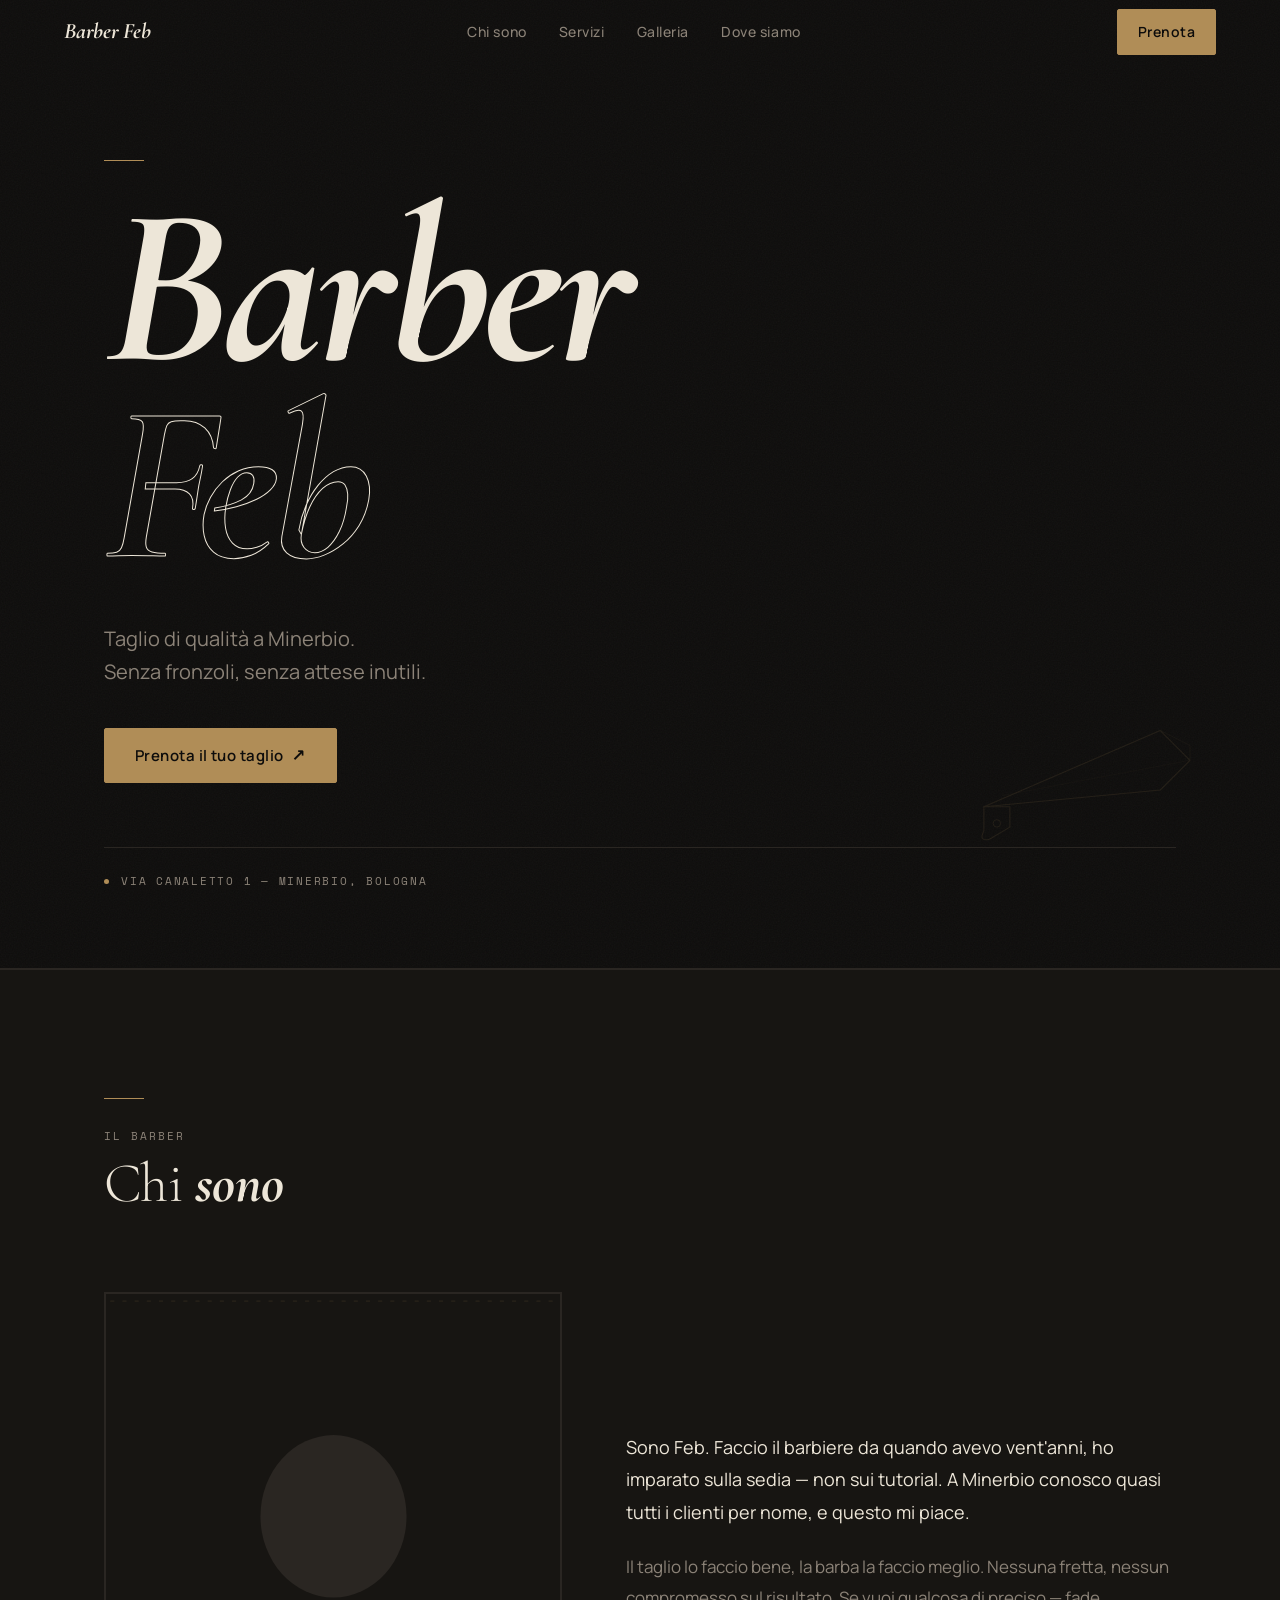
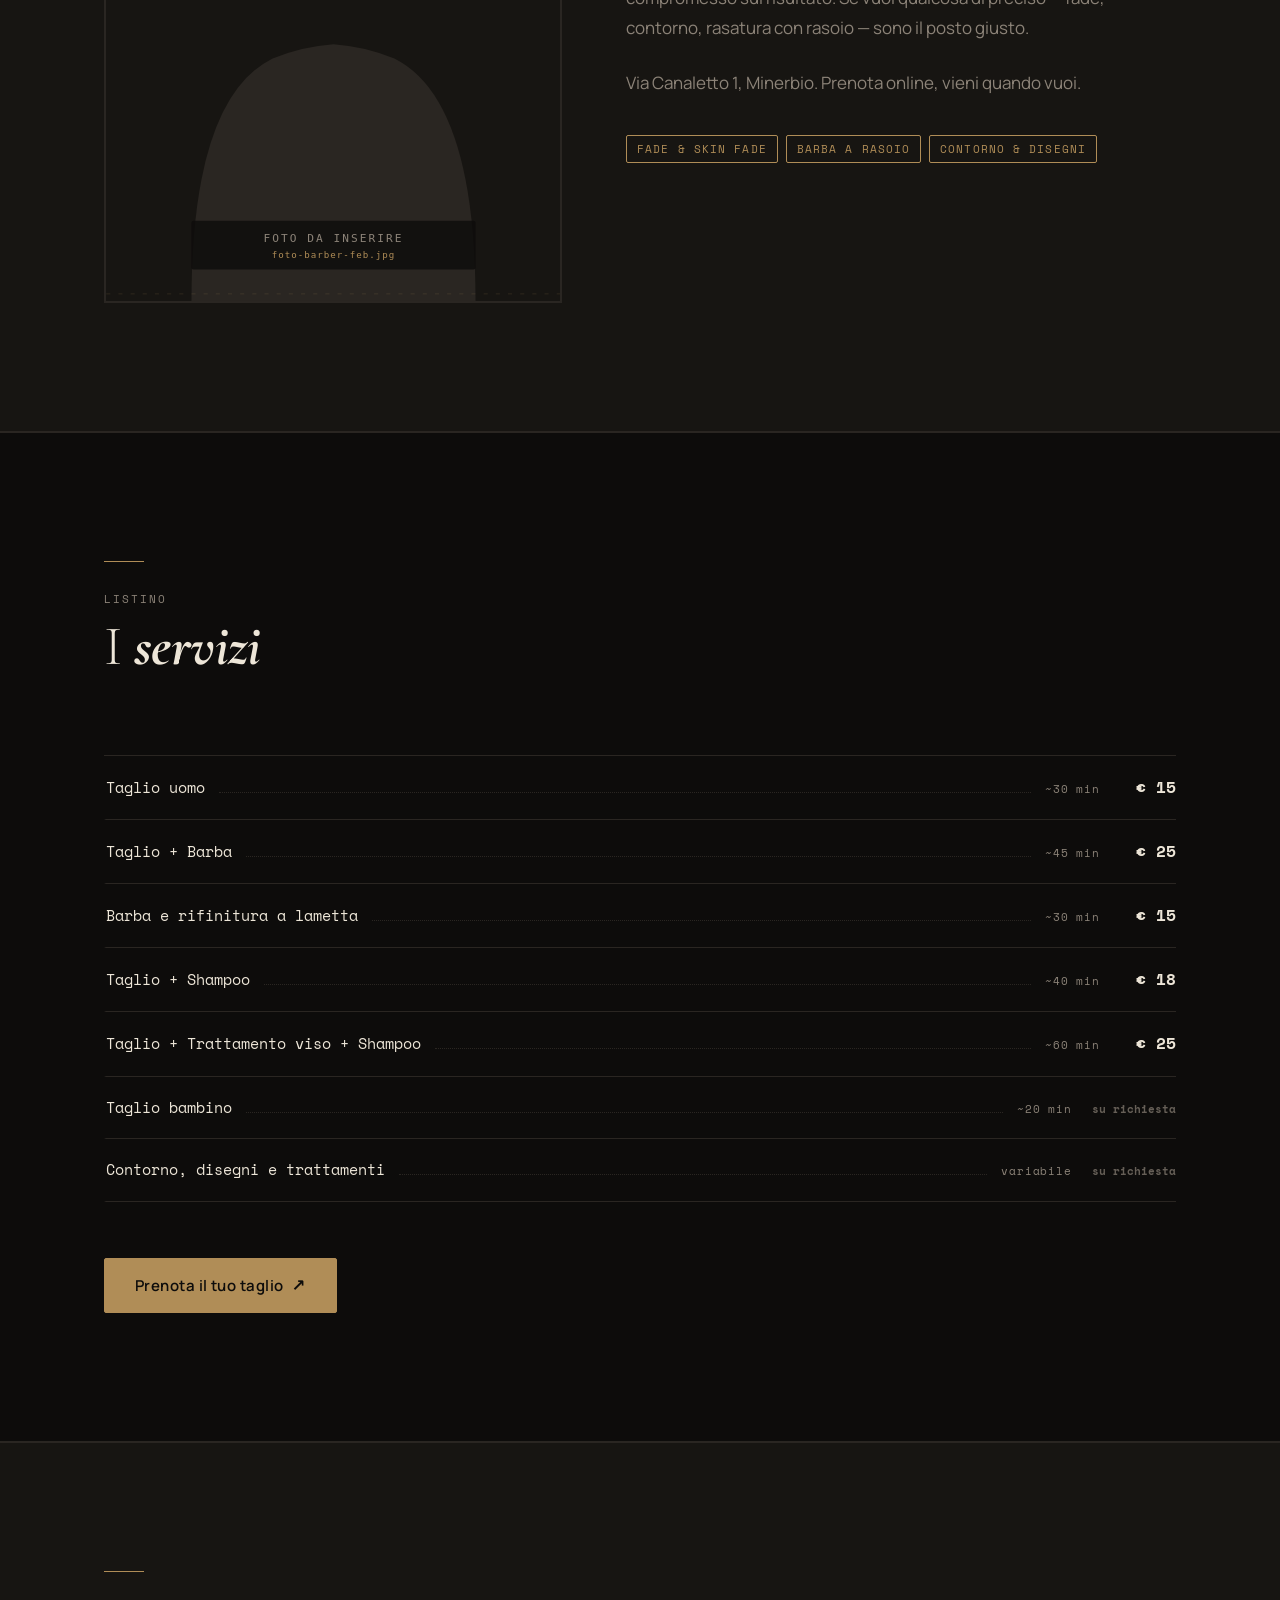
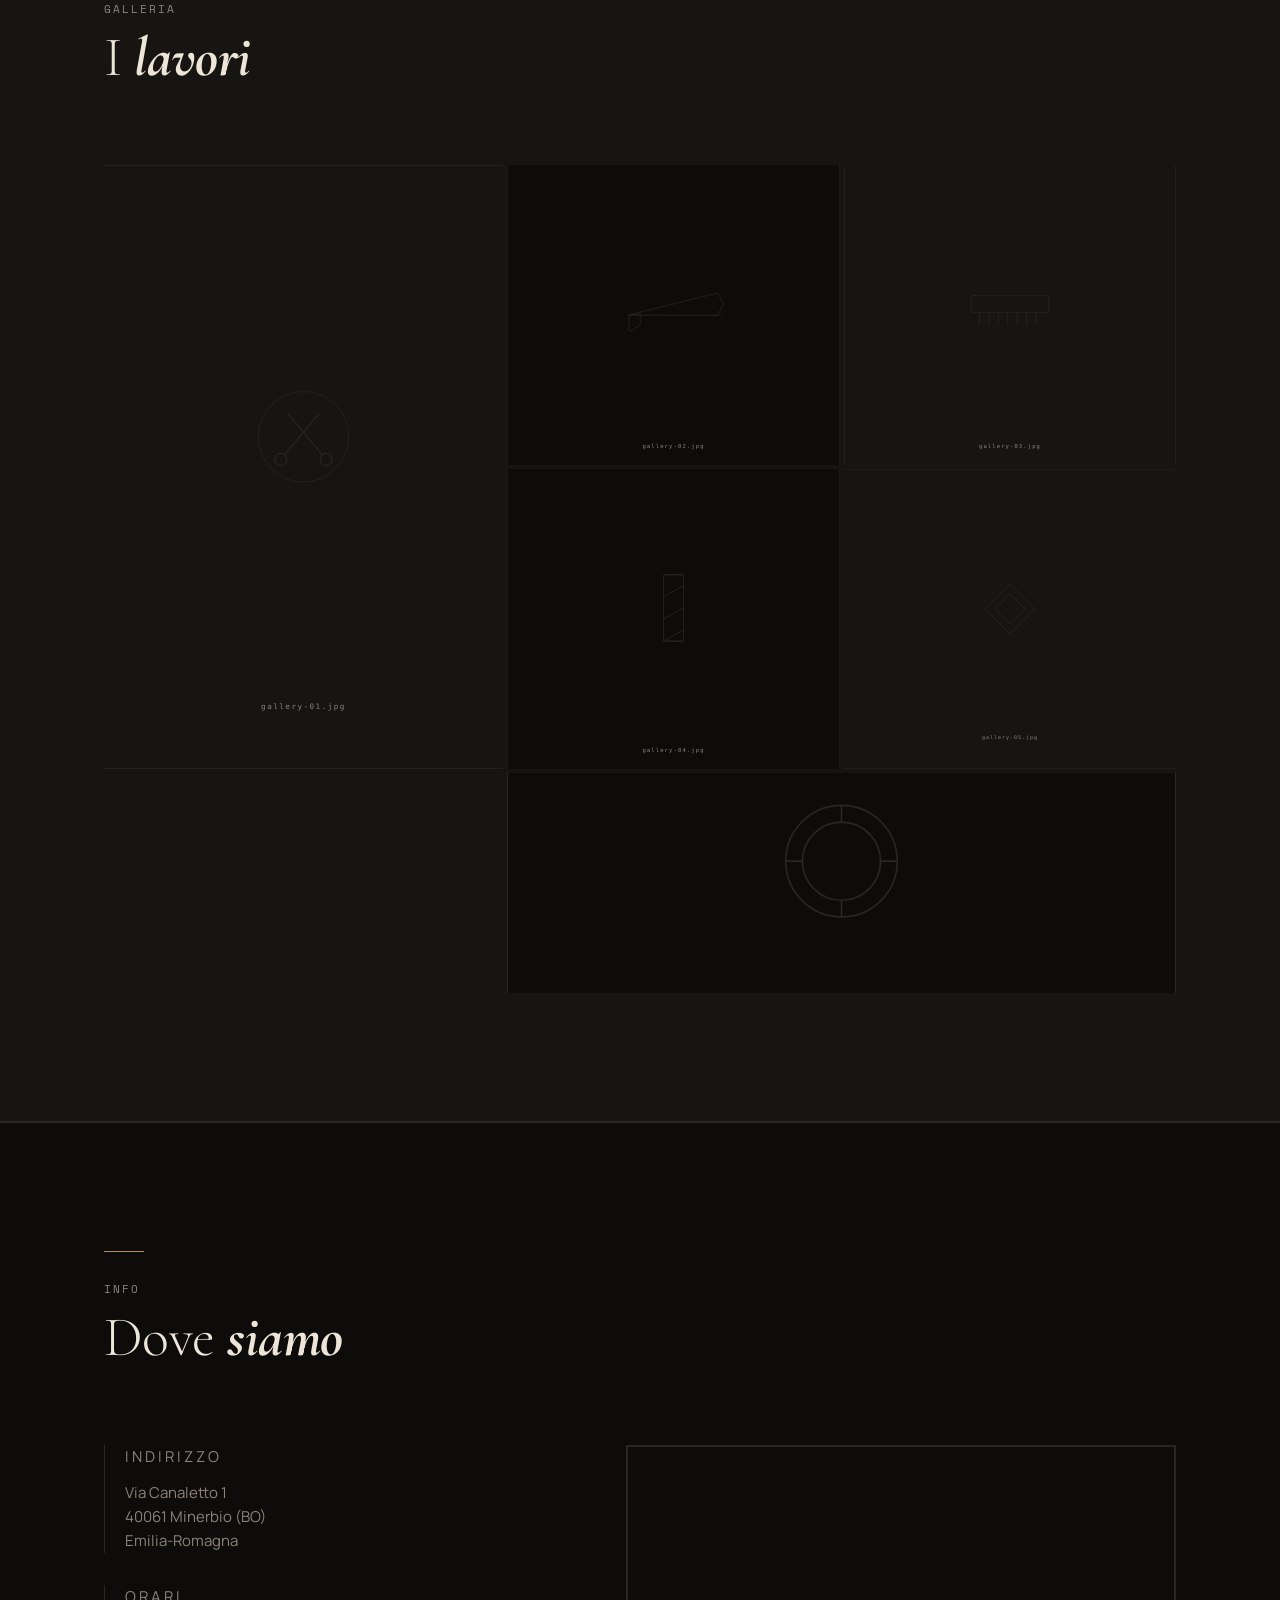
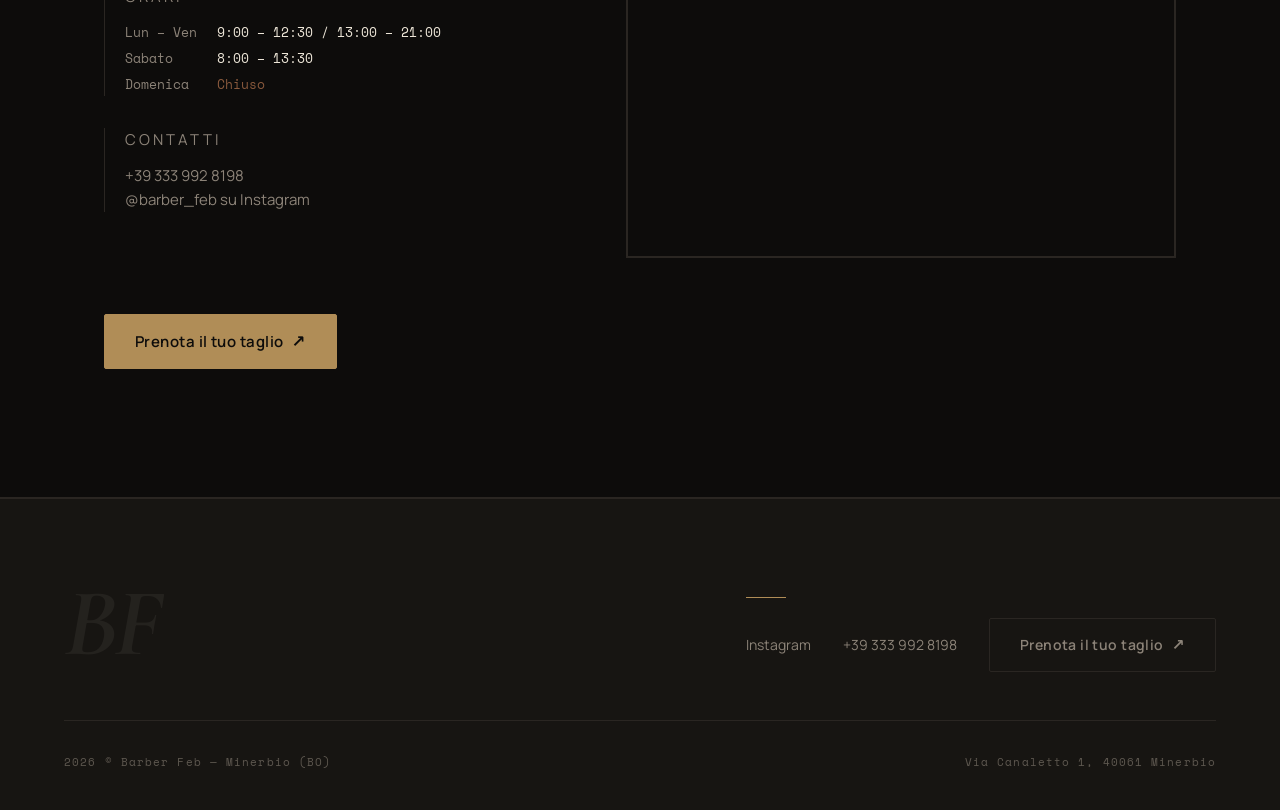
==== index.html @ a38d406e "feat: setup iniziale sito Barber Feb" ====
<!DOCTYPE html>
<html lang="it">
<head>
  <meta charset="UTF-8" />
  <meta name="viewport" content="width=device-width, initial-scale=1.0" />

  <!-- ============================================================
       SEO — Meta tag base
       ============================================================ -->
  <title>Barber Feb — Barbiere a Minerbio (BO)</title>
  <meta name="description" content="Barber Feb è il barbiere di riferimento a Minerbio, in provincia di Bologna. Taglio uomo, barba, rasatura a rasoio. Via Canaletto 1. Prenota online." />
  <meta name="keywords" content="barbiere Minerbio, barber Minerbio, taglio uomo Bologna, Barber Feb, barbiere San Giorgio di Piano, barbiere Baricella" />
  <meta name="author" content="Barber Feb" />

  <!-- Open Graph -->
  <meta property="og:type" content="website" />
  <meta property="og:title" content="Barber Feb — Barbiere a Minerbio (BO)" />
  <meta property="og:description" content="Taglio di qualità a Minerbio. Senza fronzoli, senza attese inutili. Prenota il tuo taglio online." />
  <meta property="og:locale" content="it_IT" />

  <!-- Favicon -->
  <link rel="icon" type="image/svg+xml" href="favicon.svg" />

  <!-- ============================================================
       GOOGLE FONTS — font-display: swap per performance
       ============================================================ -->
  <link rel="preconnect" href="https://fonts.googleapis.com" />
  <link rel="preconnect" href="https://fonts.gstatic.com" crossorigin />
  <link
    href="https://fonts.googleapis.com/css2?family=Cormorant:ital,wght@0,300;0,600;0,700;1,300;1,600;1,700&family=Manrope:wght@400;500;600;700&family=Space+Mono:wght@400;700&display=swap"
    rel="stylesheet"
  />

  <!-- CSS -->
  <link rel="stylesheet" href="style.css" />
</head>
<body>

  <!-- ============================================================
       NAVIGATION
       ============================================================ -->
  <nav id="nav" role="navigation" aria-label="Navigazione principale">
    <div class="nav-inner">
      <a href="#hero" class="nav-brand" aria-label="Barber Feb — torna in cima">Barber Feb</a>

      <ul class="nav-links" role="list">
        <li><a href="#chi-siamo">Chi sono</a></li>
        <li><a href="#servizi">Servizi</a></li>
        <li><a href="#galleria">Galleria</a></li>
        <li><a href="#dove-siamo">Dove siamo</a></li>
      </ul>

      <a
        href="#"
        class="btn-primary nav-cta"
        data-booking
        target="_blank"
        rel="noopener noreferrer"
        aria-label="Prenota il tuo taglio — apre app prenotazioni"
      >Prenota</a>

      <button
        id="nav-hamburger"
        class="nav-hamburger"
        aria-label="Apri menu di navigazione"
        aria-expanded="false"
        aria-controls="mobile-menu"
      >
        <span></span>
        <span></span>
        <span></span>
      </button>
    </div>
  </nav>

  <!-- ============================================================
       MOBILE MENU OVERLAY
       ============================================================ -->
  <div id="mobile-menu" role="dialog" aria-modal="true" aria-label="Menu di navigazione">
    <ul class="mobile-menu-links" role="list">
      <li><a href="#chi-siamo">Chi sono</a></li>
      <li><a href="#servizi">Servizi</a></li>
      <li><a href="#galleria">Galleria</a></li>
      <li><a href="#dove-siamo">Dove siamo</a></li>
    </ul>
    <a
      href="#"
      class="btn-primary"
      data-booking
      target="_blank"
      rel="noopener noreferrer"
    >Prenota il tuo taglio <span class="btn-arrow">↗</span></a>
  </div>


  <!-- ============================================================
       SEZIONE 1 — HERO
       ============================================================ -->
  <section id="hero" aria-label="Hero — Barber Feb">

    <!-- SVG Rasoio a mano libera — elemento decorativo -->
    <svg
      class="hero-razor"
      viewBox="0 0 280 200"
      fill="none"
      xmlns="http://www.w3.org/2000/svg"
      aria-hidden="true"
      focusable="false"
    >
      <!-- Lama del rasoio -->
      <path
        d="M 30 130 L 220 48 L 252 80 L 220 112 Z"
        stroke="#B08D57"
        stroke-width="1.2"
        fill="none"
        stroke-linejoin="round"
      />
      <!-- Taglio/filo della lama -->
      <line
        x1="50" y1="118"
        x2="252" y2="80"
        stroke="#B08D57"
        stroke-width="0.6"
        opacity="0.5"
      />
      <!-- Manico del rasoio -->
      <path
        d="M 30 130 L 30 156 Q 24 168 36 165 L 58 152 L 58 130 Z"
        stroke="#B08D57"
        stroke-width="1.2"
        fill="none"
        stroke-linejoin="round"
      />
      <!-- Perno del manico -->
      <circle cx="44" cy="148" r="4" stroke="#B08D57" stroke-width="1" fill="none" />
      <!-- Rifinitura punta lama -->
      <path
        d="M 220 48 L 252 64 L 252 80"
        stroke="#B08D57"
        stroke-width="0.8"
        fill="none"
        stroke-linejoin="round"
        opacity="0.6"
      />
    </svg>

    <div class="hero-inner">
      <div class="hero-content">
        <!-- Signature line — si traccia via CSS animation al caricamento -->
        <div class="sig-line" aria-hidden="true"></div>

        <h1 class="hero-title">
          <span class="word-barber">Barber</span>
          <span class="word-feb">Feb</span>
        </h1>

        <p class="hero-tagline">
          Taglio di qualità a Minerbio.<br />
          Senza fronzoli, senza attese inutili.
        </p>

        <div class="hero-cta">
          <a
            href="#"
            class="btn-primary"
            data-booking
            target="_blank"
            rel="noopener noreferrer"
            id="hero-cta-btn"
          >
            Prenota il tuo taglio <span class="btn-arrow">↗</span>
          </a>
        </div>
      </div>

      <div class="hero-location" aria-label="Indirizzo">
        <div class="hero-location-dot" aria-hidden="true"></div>
        <span class="hero-location-text">Via Canaletto 1 — Minerbio, Bologna</span>
      </div>
    </div>
  </section>

  <div class="section-divider" role="separator" aria-hidden="true"></div>


  <!-- ============================================================
       SEZIONE 2 — CHI SIAMO
       ============================================================ -->
  <section id="chi-siamo" aria-label="Chi siamo — Il Barber">
    <div class="section-wrap">

      <div class="section-header reveal">
        <div class="sig-line" aria-hidden="true"></div>
        <p class="section-label">Il Barber</p>
        <h2 class="section-title">Chi <em>sono</em></h2>
      </div>

      <div class="chi-siamo-grid">

        <!-- Foto ritratto -->
        <!-- DA SOSTITUIRE: rimpiazza il tag <img> con
             <img src="assets/foto-barber-feb.jpg" alt="Foto di [Nome Barber]" ...>
             oppure sostituisci direttamente il file foto-barber-feb.svg
             con foto-barber-feb.jpg nella cartella assets/ -->
        <div class="chi-siamo-photo-wrap reveal">
          <img
            src="assets/foto-barber-feb.svg"
            alt="Foto del barbiere — da sostituire con foto reale"
            width="480"
            height="640"
            loading="lazy"
          />
        </div>

        <!-- Testo -->
        <div class="chi-siamo-text-wrap">
          <p class="reveal">
            Sono Feb. Faccio il barbiere da quando avevo vent'anni, ho imparato
            sulla sedia — non sui tutorial. A Minerbio conosco quasi tutti i
            clienti per nome, e questo mi piace.
          </p>
          <!-- DA CONFERMARE: testo biografico reale -->
          <p class="reveal">
            Il taglio lo faccio bene, la barba la faccio meglio. Nessuna fretta,
            nessun compromesso sul risultato. Se vuoi qualcosa di preciso — fade,
            contorno, rasatura con rasoio — sono il posto giusto.
          </p>
          <!-- DA CONFERMARE: testo biografico reale -->
          <p class="reveal">
            Via Canaletto 1, Minerbio. Prenota online, vieni quando vuoi.
          </p>

          <!-- Badge specializzazioni — DA CONFERMARE con il barber -->
          <!-- Rimuovi o personalizza questi badge in base alle specializzazioni reali -->
          <div class="badge-row reveal">
            <!-- DA CONFERMARE: specializzazioni reali -->
            <span class="badge">Fade &amp; Skin Fade</span>
            <span class="badge">Barba a rasoio</span>
            <span class="badge">Contorno &amp; Disegni</span>
          </div>
        </div>

      </div><!-- /chi-siamo-grid -->
    </div>
  </section>

  <div class="section-divider" role="separator" aria-hidden="true"></div>


  <!-- ============================================================
       SEZIONE 3 — SERVIZI E PREZZI
       ============================================================ -->
  <section id="servizi" aria-label="Servizi e listino prezzi">
    <div class="section-wrap">

      <div class="section-header reveal">
        <div class="sig-line" aria-hidden="true"></div>
        <p class="section-label">Listino</p>
        <h2 class="section-title">I <em>servizi</em></h2>
      </div>

      <!-- Listino "scheda tecnica" con leader dots -->
      <ul class="service-list" role="list" aria-label="Listino prezzi Barber Feb">

        <li class="service-item reveal">
          <span class="service-name">Taglio uomo</span>
          <span class="service-dots" aria-hidden="true"></span>
          <div class="service-meta">
            <span class="service-duration">~30 min</span><!-- DA CONFERMARE: durata -->
            <span class="service-price">€ 15</span>
          </div>
        </li>

        <li class="service-item reveal">
          <span class="service-name">Taglio + Barba</span>
          <span class="service-dots" aria-hidden="true"></span>
          <div class="service-meta">
            <span class="service-duration">~45 min</span><!-- DA CONFERMARE: durata -->
            <span class="service-price">€ 25</span>
          </div>
        </li>

        <li class="service-item reveal">
          <span class="service-name">Barba e rifinitura a lametta</span>
          <span class="service-dots" aria-hidden="true"></span>
          <div class="service-meta">
            <span class="service-duration">~30 min</span><!-- DA CONFERMARE: durata -->
            <span class="service-price">€ 15</span>
          </div>
        </li>

        <li class="service-item reveal">
          <span class="service-name">Taglio + Shampoo</span>
          <span class="service-dots" aria-hidden="true"></span>
          <div class="service-meta">
            <span class="service-duration">~40 min</span><!-- DA CONFERMARE: durata -->
            <span class="service-price">€ 18</span>
          </div>
        </li>

        <li class="service-item reveal">
          <span class="service-name">Taglio + Trattamento viso + Shampoo</span>
          <span class="service-dots" aria-hidden="true"></span>
          <div class="service-meta">
            <span class="service-duration">~60 min</span><!-- DA CONFERMARE: durata -->
            <span class="service-price">€ 25</span>
          </div>
        </li>

        <!-- DA CONFERMARE: prezzo e durata taglio bambino -->
        <li class="service-item reveal">
          <span class="service-name">Taglio bambino</span>
          <span class="service-dots" aria-hidden="true"></span>
          <div class="service-meta">
            <span class="service-duration">~20 min</span><!-- DA CONFERMARE: durata -->
            <span class="service-price service-note">su richiesta</span><!-- DA CONFERMARE: prezzo -->
          </div>
        </li>

        <!-- DA CONFERMARE: trattamenti specifici e relativi prezzi -->
        <li class="service-item reveal">
          <span class="service-name">Contorno, disegni e trattamenti</span>
          <span class="service-dots" aria-hidden="true"></span>
          <div class="service-meta">
            <span class="service-duration">variabile</span><!-- DA CONFERMARE -->
            <span class="service-price service-note">su richiesta</span><!-- DA CONFERMARE: prezzo -->
          </div>
        </li>

      </ul><!-- /service-list -->

      <div class="servizi-cta reveal">
        <a
          href="#"
          class="btn-primary"
          data-booking
          target="_blank"
          rel="noopener noreferrer"
          id="servizi-cta-btn"
        >
          Prenota il tuo taglio <span class="btn-arrow">↗</span>
        </a>
      </div>

    </div>
  </section>

  <div class="section-divider" role="separator" aria-hidden="true"></div>


  <!-- ============================================================
       SEZIONE 4 — GALLERIA LAVORI
       ============================================================ -->
  <section id="galleria" aria-label="Galleria dei lavori">
    <div class="section-wrap">

      <div class="section-header reveal">
        <div class="sig-line" aria-hidden="true"></div>
        <p class="section-label">Galleria</p>
        <h2 class="section-title">I <em>lavori</em></h2>
      </div>

      <!-- Griglia asimmetrica:
           Col sinistra (1.2fr): item 1 occupa 2 righe (portrait)
           Col centro (1fr):    item 2 + item 4
           Col destra (1fr):    item 3 + item 5
           Riga 3 (implicita):  item 6 occupa colonne 2-3 (landscape)
           
           DA SOSTITUIRE: rimpiazza gli src degli <img> con le foto reali.
           I file SVG placeholder si trovano in assets/gallery/
           Usa formato .jpg per le foto reali (es. gallery-01.jpg).
      -->
      <div class="gallery-grid" role="list" aria-label="Galleria fotografica dei lavori">

        <figure class="gallery-item reveal" role="listitem">
          <!-- DA SOSTITUIRE: gallery-01.jpg — foto verticale (portrait) -->
          <img
            src="assets/gallery/gallery-01.svg"
            alt="Lavoro 1 — taglio uomo"
            width="600"
            height="800"
            loading="lazy"
          />
          <div class="gallery-item-overlay" aria-hidden="true">
            <span>Vedi ↗</span>
          </div>
        </figure>

        <figure class="gallery-item reveal" role="listitem">
          <!-- DA SOSTITUIRE: gallery-02.jpg — foto quadrata -->
          <img
            src="assets/gallery/gallery-02.svg"
            alt="Lavoro 2 — taglio e barba"
            width="600"
            height="600"
            loading="lazy"
          />
          <div class="gallery-item-overlay" aria-hidden="true">
            <span>Vedi ↗</span>
          </div>
        </figure>

        <figure class="gallery-item reveal" role="listitem">
          <!-- DA SOSTITUIRE: gallery-03.jpg — foto quadrata -->
          <img
            src="assets/gallery/gallery-03.svg"
            alt="Lavoro 3 — fade"
            width="600"
            height="600"
            loading="lazy"
          />
          <div class="gallery-item-overlay" aria-hidden="true">
            <span>Vedi ↗</span>
          </div>
        </figure>

        <figure class="gallery-item reveal" role="listitem">
          <!-- DA SOSTITUIRE: gallery-04.jpg — foto quadrata -->
          <img
            src="assets/gallery/gallery-04.svg"
            alt="Lavoro 4 — barba rasatura"
            width="600"
            height="600"
            loading="lazy"
          />
          <div class="gallery-item-overlay" aria-hidden="true">
            <span>Vedi ↗</span>
          </div>
        </figure>

        <figure class="gallery-item reveal" role="listitem">
          <!-- DA SOSTITUIRE: gallery-05.jpg — foto quadrata -->
          <img
            src="assets/gallery/gallery-05.svg"
            alt="Lavoro 5 — contorno e disegni"
            width="600"
            height="600"
            loading="lazy"
          />
          <div class="gallery-item-overlay" aria-hidden="true">
            <span>Vedi ↗</span>
          </div>
        </figure>

        <figure class="gallery-item reveal" role="listitem">
          <!-- DA SOSTITUIRE: gallery-06.jpg — foto orizzontale (landscape) -->
          <img
            src="assets/gallery/gallery-06.svg"
            alt="Lavoro 6 — trattamento completo"
            width="900"
            height="600"
            loading="lazy"
          />
          <div class="gallery-item-overlay" aria-hidden="true">
            <span>Vedi ↗</span>
          </div>
        </figure>

      </div><!-- /gallery-grid -->
    </div>
  </section>

  <div class="section-divider" role="separator" aria-hidden="true"></div>


  <!-- ============================================================
       SEZIONE 5 — DOVE SIAMO / ORARI
       ============================================================ -->
  <section id="dove-siamo" aria-label="Dove siamo e orari">
    <div class="section-wrap">

      <div class="section-header reveal">
        <div class="sig-line" aria-hidden="true"></div>
        <p class="section-label">Info</p>
        <h2 class="section-title">Dove <em>siamo</em></h2>
      </div>

      <div class="location-grid">

        <!-- Colonna sinistra: info -->
        <div class="location-info">

          <!-- Indirizzo -->
          <div class="location-info-block reveal">
            <p class="location-info-block-label">Indirizzo</p>
            <p>
              Via Canaletto 1<br />
              40061 Minerbio (BO)<br />
              Emilia-Romagna
            </p>
          </div>

          <!-- Orari -->
          <!-- DA CONFERMARE: orari verificati con il barber -->
          <div class="location-info-block reveal">
            <p class="location-info-block-label">Orari</p><!-- DA CONFERMARE: orario reale -->
            <div class="orari-table" role="table" aria-label="Orari di apertura">
              <span class="orari-day" role="cell">Lun – Ven</span>
              <span class="orari-time" role="cell">9:00 – 12:30 / 13:00 – 21:00</span><!-- DA CONFERMARE -->
              <span class="orari-day" role="cell">Sabato</span>
              <span class="orari-time" role="cell">8:00 – 13:30</span><!-- DA CONFERMARE -->
              <span class="orari-day" role="cell">Domenica</span>
              <span class="orari-time orari-closed" role="cell">Chiuso</span>
            </div>
          </div>

          <!-- Contatti -->
          <div class="location-info-block reveal">
            <p class="location-info-block-label">Contatti</p>
            <!-- DA CONFERMARE: numero di telefono confermato -->
            <a href="tel:+393339928198" aria-label="Chiama Barber Feb">+39 333 992 8198</a>
            <a
              href="#"
              data-instagram
              target="_blank"
              rel="noopener noreferrer"
              aria-label="Profilo Instagram Barber Feb"
            >@barber_feb su Instagram</a>
          </div>

        </div><!-- /location-info -->

        <!-- Colonna destra: mappa -->
        <div class="location-map reveal" aria-label="Mappa Google Maps — Via Canaletto 1, Minerbio">
          <!-- Google Maps embed — Via Canaletto 1, 40061 Minerbio BO -->
          <iframe
            src="https://maps.google.com/maps?q=Via+Canaletto+1,+40061+Minerbio+BO,+Italy&output=embed&hl=it&z=16"
            width="600"
            height="450"
            style="border:0;"
            allowfullscreen=""
            loading="lazy"
            referrerpolicy="no-referrer-when-downgrade"
            title="Posizione Barber Feb — Via Canaletto 1, Minerbio"
          ></iframe>
        </div>

      </div><!-- /location-grid -->

      <div class="location-cta reveal">
        <a
          href="#"
          class="btn-primary"
          data-booking
          target="_blank"
          rel="noopener noreferrer"
          id="location-cta-btn"
        >
          Prenota il tuo taglio <span class="btn-arrow">↗</span>
        </a>
      </div>

    </div>
  </section>

  <div class="section-divider" role="separator" aria-hidden="true"></div>


  <!-- ============================================================
       SEZIONE 6 — FOOTER
       ============================================================ -->
  <footer id="footer" aria-label="Footer Barber Feb">
    <div class="footer-inner">

      <div class="footer-top">
        <!-- Monogramma BF — firma del brand -->
        <div class="footer-monogram" aria-hidden="true">BF</div>

        <div>
          <div class="sig-line" style="margin-bottom: 1.25rem;" aria-hidden="true"></div>
          <div class="footer-links-row">
            <a
              href="#"
              data-instagram
              target="_blank"
              rel="noopener noreferrer"
              aria-label="Instagram Barber Feb"
            >Instagram</a>
            <a href="tel:+393339928198" aria-label="Telefono Barber Feb">+39 333 992 8198</a><!-- DA CONFERMARE -->
            <a
              href="#"
              data-booking
              target="_blank"
              rel="noopener noreferrer"
              class="btn-ghost"
              id="footer-cta-btn"
            >
              Prenota il tuo taglio <span class="btn-arrow">↗</span>
            </a>
          </div>
        </div>
      </div>

      <div class="footer-bottom">
        <p class="footer-copyright">
          <span id="footer-year"></span> © Barber Feb — Minerbio (BO)
        </p>
        <p class="footer-copyright">
          Via Canaletto 1, 40061 Minerbio
        </p>
      </div>

    </div>
  </footer>


  <!-- ============================================================
       LIGHTBOX
       ============================================================ -->
  <div
    id="lightbox"
    role="dialog"
    aria-modal="true"
    aria-label="Visualizzatore galleria"
  >
    <button
      id="lightbox-close"
      class="lightbox-close"
      aria-label="Chiudi galleria"
    >✕</button>

    <button
      id="lightbox-prev"
      class="lightbox-nav lightbox-prev"
      aria-label="Foto precedente"
    >←</button>

    <button
      id="lightbox-next"
      class="lightbox-nav lightbox-next"
      aria-label="Foto successiva"
    >→</button>

    <img
      id="lightbox-img"
      class="lightbox-media"
      src=""
      alt=""
    />

    <div id="lightbox-counter" class="lightbox-counter" aria-live="polite"></div>
  </div>


  <!-- JS -->
  <script src="script.js"></script>

</body>
</html>
---- style.css ----
/* ============================================================
   BARBER FEB — style.css
   Designed by Antigravity Digital Studio
   ============================================================ */

/* ============================================================
   0. GOOGLE FONTS IMPORT
   ============================================================ */
@import url('https://fonts.googleapis.com/css2?family=Cormorant:ital,wght@0,300;0,400;0,600;0,700;1,300;1,400;1,600;1,700&family=Manrope:wght@400;500;600;700&family=Space+Mono:wght@400;700&display=swap');

/* ============================================================
   1. CSS CUSTOM PROPERTIES
   ============================================================ */
:root {
  /* Palette */
  --bg-primary:    #0D0C0B;
  --bg-secondary:  #171512;
  --text-primary:  #EDE6D8;
  --text-muted:    #8C8378;
  --accent-gold:   #B08D57;
  --accent-copper: #8A5A3D;
  --divider:       #2A2622;
  --overlay:       rgba(13, 12, 11, 0.94);

  /* Typography */
  --font-display: 'Cormorant', Georgia, serif;
  --font-body:    'Manrope', system-ui, -apple-system, sans-serif;
  --font-mono:    'Space Mono', 'Courier New', monospace;

  /* Easing */
  --ease:         cubic-bezier(0.25, 0, 0, 1);
  --ease-out:     cubic-bezier(0, 0, 0.25, 1);

  /* Transitions */
  --t-fast:  200ms var(--ease);
  --t-base:  400ms var(--ease);
  --t-slow:  600ms var(--ease);

  /* Layout */
  --max-w:       1200px;
  --section-px:  clamp(1.25rem, 5vw, 4rem);
  --section-py:  clamp(5rem, 10vw, 9rem);
}

/* ============================================================
   2. RESET & BASE
   ============================================================ */
*, *::before, *::after {
  box-sizing: border-box;
  margin: 0;
  padding: 0;
}

html {
  font-size: 16px;
  scroll-behavior: smooth;
  -webkit-font-smoothing: antialiased;
  -moz-osx-font-smoothing: grayscale;
}

body {
  background-color: var(--bg-primary);
  color: var(--text-primary);
  font-family: var(--font-body);
  font-weight: 400;
  line-height: 1.7;
  overflow-x: hidden;
}

img, svg {
  display: block;
  max-width: 100%;
}

a {
  color: inherit;
  text-decoration: none;
}

ul, ol {
  list-style: none;
}

button {
  cursor: pointer;
  background: none;
  border: none;
  font-family: inherit;
  color: inherit;
}

/* ============================================================
   3. SIGNATURE LINE — Elemento firma del brand
   Una linea sottile in ottone che si "traccia" da sx a dx.
   Appare prima di ogni titolo di sezione.
   ============================================================ */
.sig-line {
  display: block;
  width: 0;
  height: 1px;
  background-color: var(--accent-gold);
  margin-bottom: 1.75rem;
  transition: width var(--t-slow);
  transition-delay: 100ms;
}

/* Attivata da JS tramite IntersectionObserver o classe .is-visible */
.sig-line.drawn,
.hero .sig-line {
  width: 40px;
}

/* Hero: la linea si traccia subito (senza attendere lo scroll) */
.hero .sig-line {
  animation: drawLine 700ms var(--ease) 400ms both;
}

@keyframes drawLine {
  from { width: 0; }
  to   { width: 40px; }
}

/* ============================================================
   4. SCROLL REVEAL
   ============================================================ */
.reveal {
  opacity: 0;
  transform: translateY(24px);
  transition: opacity var(--t-base), transform var(--t-base);
  transition-delay: var(--reveal-delay, 0ms);
}

.reveal.is-visible {
  opacity: 1;
  transform: translateY(0);
}

/* ============================================================
   5. UTILITY — Sezione container
   ============================================================ */
.section-wrap {
  width: 100%;
  max-width: var(--max-w);
  margin: 0 auto;
  padding: var(--section-py) var(--section-px);
}

.section-label {
  font-family: var(--font-mono);
  font-size: 0.6875rem;
  letter-spacing: 0.18em;
  text-transform: uppercase;
  color: var(--text-muted);
  margin-bottom: 0.5rem;
}

.section-title {
  font-family: var(--font-display);
  font-weight: 300;
  font-size: clamp(2.25rem, 5vw, 3.5rem);
  letter-spacing: -0.01em;
  line-height: 1.1;
  color: var(--text-primary);
}

.section-title em {
  font-style: italic;
  font-weight: 700;
}

.section-header {
  margin-bottom: clamp(3rem, 6vw, 5rem);
}

/* Divider riga orizzontale */
.section-divider {
  width: 100%;
  height: 1px;
  background-color: var(--divider);
  margin: 0;
}

/* ============================================================
   6. BUTTONS
   ============================================================ */
.btn-primary {
  display: inline-flex;
  align-items: center;
  gap: 0.5rem;
  font-family: var(--font-body);
  font-weight: 600;
  font-size: 0.9375rem;
  letter-spacing: 0.03em;
  color: var(--bg-primary);
  background-color: var(--accent-gold);
  padding: 0.875rem 1.875rem;
  border: 1px solid var(--accent-gold);
  border-radius: 2px;
  transition: background-color var(--t-fast), color var(--t-fast), border-color var(--t-fast);
  white-space: nowrap;
}

.btn-primary:hover,
.btn-primary:focus-visible {
  background-color: transparent;
  color: var(--accent-gold);
}

.btn-primary:focus-visible {
  outline: 2px solid var(--accent-gold);
  outline-offset: 3px;
}

.btn-ghost {
  display: inline-flex;
  align-items: center;
  gap: 0.5rem;
  font-family: var(--font-body);
  font-weight: 600;
  font-size: 0.9375rem;
  letter-spacing: 0.03em;
  color: var(--text-primary);
  background-color: transparent;
  padding: 0.875rem 1.875rem;
  border: 1px solid var(--divider);
  border-radius: 2px;
  transition: border-color var(--t-fast), color var(--t-fast);
}

.btn-ghost:hover,
.btn-ghost:focus-visible {
  border-color: var(--accent-gold);
  color: var(--accent-gold);
}

.btn-ghost:focus-visible {
  outline: 2px solid var(--accent-gold);
  outline-offset: 3px;
}

.btn-arrow {
  font-size: 1.1em;
  line-height: 1;
  transition: transform var(--t-fast);
}

.btn-primary:hover .btn-arrow,
.btn-ghost:hover .btn-arrow {
  transform: translate(3px, -3px);
}

/* ============================================================
   7. NAVIGATION
   ============================================================ */
#nav {
  position: fixed;
  top: 0;
  left: 0;
  right: 0;
  z-index: 100;
  padding: 0 var(--section-px);
  transition: background-color var(--t-base), border-color var(--t-base), backdrop-filter var(--t-base);
  border-bottom: 1px solid transparent;
}

#nav.scrolled {
  background-color: rgba(13, 12, 11, 0.96);
  border-bottom-color: var(--divider);
  backdrop-filter: blur(12px);
  -webkit-backdrop-filter: blur(12px);
}

.nav-inner {
  display: flex;
  align-items: center;
  justify-content: space-between;
  height: 4rem;
  max-width: var(--max-w);
  margin: 0 auto;
  gap: 1.5rem;
}

.nav-brand {
  font-family: var(--font-display);
  font-weight: 700;
  font-style: italic;
  font-size: 1.375rem;
  letter-spacing: -0.01em;
  color: var(--text-primary);
  flex-shrink: 0;
}

.nav-links {
  display: none;
  gap: 2rem;
  align-items: center;
}

.nav-links a {
  font-family: var(--font-body);
  font-size: 0.875rem;
  font-weight: 500;
  letter-spacing: 0.04em;
  color: var(--text-muted);
  transition: color var(--t-fast);
  position: relative;
}

.nav-links a::after {
  content: '';
  position: absolute;
  bottom: -2px;
  left: 0;
  width: 0;
  height: 1px;
  background-color: var(--accent-gold);
  transition: width var(--t-fast);
}

.nav-links a:hover,
.nav-links a:focus-visible {
  color: var(--text-primary);
}

.nav-links a:hover::after {
  width: 100%;
}

.nav-links a:focus-visible {
  outline: 2px solid var(--accent-gold);
  outline-offset: 4px;
  border-radius: 1px;
}

.nav-cta {
  flex-shrink: 0;
  display: none;
}

/* Hamburger */
.nav-hamburger {
  display: flex;
  flex-direction: column;
  justify-content: center;
  gap: 5px;
  width: 2.5rem;
  height: 2.5rem;
  padding: 0.5rem;
  flex-shrink: 0;
}

.nav-hamburger span {
  display: block;
  width: 100%;
  height: 1px;
  background-color: var(--text-primary);
  transition: transform var(--t-fast), opacity var(--t-fast);
  transform-origin: center;
}

.nav-hamburger[aria-expanded="true"] span:nth-child(1) {
  transform: translateY(6px) rotate(45deg);
}
.nav-hamburger[aria-expanded="true"] span:nth-child(2) {
  opacity: 0;
}
.nav-hamburger[aria-expanded="true"] span:nth-child(3) {
  transform: translateY(-6px) rotate(-45deg);
}

.nav-hamburger:focus-visible {
  outline: 2px solid var(--accent-gold);
  outline-offset: 3px;
  border-radius: 2px;
}

/* Mobile menu overlay */
#mobile-menu {
  position: fixed;
  inset: 0;
  z-index: 90;
  background-color: var(--bg-primary);
  display: flex;
  flex-direction: column;
  align-items: center;
  justify-content: center;
  gap: 0.5rem;
  opacity: 0;
  pointer-events: none;
  transition: opacity var(--t-base);
}

#mobile-menu.open {
  opacity: 1;
  pointer-events: all;
}

.mobile-menu-links {
  display: flex;
  flex-direction: column;
  align-items: center;
  gap: 2.5rem;
  margin-bottom: 3rem;
}

.mobile-menu-links a {
  font-family: var(--font-display);
  font-size: clamp(2rem, 7vw, 3rem);
  font-weight: 300;
  color: var(--text-primary);
  transition: color var(--t-fast);
}

.mobile-menu-links a:hover {
  color: var(--accent-gold);
}

/* ============================================================
   8. HERO SECTION
   ============================================================ */
#hero {
  position: relative;
  min-height: 100svh;
  display: flex;
  align-items: flex-end;
  padding-top: 4rem; /* nav height */
  background-color: var(--bg-primary);
  overflow: hidden;
}

/* Grain texture sottile */
#hero::before {
  content: '';
  position: absolute;
  inset: 0;
  background-image: url("data:image/svg+xml,%3Csvg xmlns='http://www.w3.org/2000/svg' width='300' height='300'%3E%3Cfilter id='n'%3E%3CfeTurbulence type='fractalNoise' baseFrequency='0.75' numOctaves='4' stitchTiles='stitch'/%3E%3C/filter%3E%3Crect width='300' height='300' filter='url(%23n)' opacity='0.04'/%3E%3C/svg%3E");
  opacity: 1;
  pointer-events: none;
  z-index: 0;
}

.hero-inner {
  position: relative;
  z-index: 1;
  width: 100%;
  max-width: var(--max-w);
  margin: 0 auto;
  padding: clamp(3rem, 8vw, 6rem) var(--section-px) clamp(3rem, 6vw, 5rem);
  display: grid;
  grid-template-rows: 1fr auto;
  min-height: calc(100svh - 4rem);
}

.hero-content {
  align-self: end;
  padding-bottom: clamp(2rem, 5vw, 4rem);
}

.hero-title {
  font-family: var(--font-display);
  font-weight: 700;
  font-style: italic;
  font-size: clamp(5rem, 20vw, 14rem);
  line-height: 0.88;
  letter-spacing: -0.03em;
  color: var(--text-primary);
  margin-bottom: clamp(1.5rem, 3vw, 2.5rem);
  /* Animation */
  opacity: 0;
  transform: translateY(30px);
  animation: heroTitleIn 900ms var(--ease) 200ms both;
}

@keyframes heroTitleIn {
  to { opacity: 1; transform: translateY(0); }
}

.hero-title .word-barber {
  display: block;
}

.hero-title .word-feb {
  display: block;
  /* Leggero contrasto visivo tramite stroke */
  -webkit-text-stroke: 1px var(--text-primary);
  color: transparent;
}

.hero-tagline {
  font-family: var(--font-body);
  font-size: clamp(1rem, 2.5vw, 1.25rem);
  font-weight: 400;
  color: var(--text-muted);
  max-width: 38ch;
  margin-bottom: clamp(2rem, 4vw, 2.5rem);
  line-height: 1.65;
  opacity: 0;
  animation: fadeUp 700ms var(--ease) 700ms both;
}

@keyframes fadeUp {
  from { opacity: 0; transform: translateY(16px); }
  to   { opacity: 1; transform: translateY(0); }
}

.hero-cta {
  opacity: 0;
  animation: fadeUp 700ms var(--ease) 900ms both;
}

/* SVG rasoio nell'hero */
.hero-razor {
  position: absolute;
  right: var(--section-px);
  bottom: clamp(2rem, 8vw, 6rem);
  width: clamp(120px, 25vw, 260px);
  opacity: 0.12;
  pointer-events: none;
  animation: razorIn 1200ms var(--ease) 600ms both;
}

@keyframes razorIn {
  from { opacity: 0; transform: translateX(20px) rotate(-5deg); }
  to   { opacity: 0.12; transform: translateX(0) rotate(0deg); }
}

/* Location tag in basso */
.hero-location {
  display: flex;
  align-items: center;
  gap: 0.75rem;
  padding-top: 1.5rem;
  border-top: 1px solid var(--divider);
  opacity: 0;
  animation: fadeUp 600ms var(--ease) 1100ms both;
}

.hero-location-dot {
  width: 5px;
  height: 5px;
  background-color: var(--accent-gold);
  border-radius: 50%;
  flex-shrink: 0;
}

.hero-location-text {
  font-family: var(--font-mono);
  font-size: 0.6875rem;
  letter-spacing: 0.16em;
  text-transform: uppercase;
  color: var(--text-muted);
}

/* ============================================================
   9. CHI SIAMO SECTION
   ============================================================ */
#chi-siamo {
  background-color: var(--bg-secondary);
  border-top: 1px solid var(--divider);
}

.chi-siamo-grid {
  display: grid;
  grid-template-columns: 1fr;
  gap: clamp(2.5rem, 6vw, 4rem);
  align-items: start;
}

.chi-siamo-photo-wrap {
  position: relative;
  aspect-ratio: 3/4;
  border: 1px solid var(--divider);
  overflow: hidden;
  /* Ombra interna sottile */
  box-shadow: inset 0 0 0 1px rgba(255,255,255,0.02);
}

.chi-siamo-photo-wrap img,
.chi-siamo-photo-wrap .photo-placeholder {
  width: 100%;
  height: 100%;
  object-fit: cover;
}

.photo-placeholder {
  background-color: var(--divider);
  display: flex;
  align-items: center;
  justify-content: center;
}

/* Bordo dorato al photo wrap */
.chi-siamo-photo-wrap::after {
  content: '';
  position: absolute;
  inset: 0;
  border: 1px solid var(--divider);
  pointer-events: none;
}

.chi-siamo-text-wrap {
  display: flex;
  flex-direction: column;
  gap: 1.5rem;
}

.chi-siamo-text-wrap p {
  font-size: clamp(0.9375rem, 2vw, 1.0625rem);
  line-height: 1.8;
  color: var(--text-muted);
  max-width: 58ch;
}

.chi-siamo-text-wrap p:first-of-type {
  color: var(--text-primary);
  font-size: clamp(1rem, 2vw, 1.125rem);
}

/* Badge specializzazioni */
.badge-row {
  display: flex;
  flex-wrap: wrap;
  gap: 0.5rem;
  margin-top: 0.75rem;
}

.badge {
  display: inline-block;
  font-family: var(--font-mono);
  font-size: 0.6875rem;
  letter-spacing: 0.1em;
  text-transform: uppercase;
  color: var(--accent-gold);
  border: 1px solid var(--accent-gold);
  padding: 0.25rem 0.625rem;
  border-radius: 2px;
}

/* ============================================================
   10. SERVIZI SECTION
   ============================================================ */
#servizi {
  background-color: var(--bg-primary);
  border-top: 1px solid var(--divider);
}

.service-list {
  width: 100%;
  border-top: 1px solid var(--divider);
}

.service-item {
  display: flex;
  align-items: baseline;
  gap: 0;
  padding: 1.125rem 0;
  border-bottom: 1px solid var(--divider);
  cursor: default;
  transition: border-left-color var(--t-fast), padding-left var(--t-fast);
  border-left: 2px solid transparent;
  position: relative;
}

.service-item:hover {
  border-left-color: var(--accent-gold);
  padding-left: 1rem;
}

.service-name {
  font-family: var(--font-mono);
  font-size: clamp(0.8125rem, 1.8vw, 0.9375rem);
  font-weight: 400;
  color: var(--text-primary);
  flex-shrink: 0;
  white-space: nowrap;
  transition: color var(--t-fast);
}

.service-item:hover .service-name {
  color: var(--accent-gold);
}

/* Leader dots */
.service-dots {
  flex: 1;
  min-width: 1rem;
  height: 1px;
  border-bottom: 1px dotted var(--divider);
  margin: 0 0.875rem 0.25rem;
  transition: border-color var(--t-fast);
}

.service-item:hover .service-dots {
  border-color: var(--accent-copper);
}

.service-meta {
  display: flex;
  align-items: baseline;
  gap: 1.25rem;
  flex-shrink: 0;
}

.service-duration {
  font-family: var(--font-mono);
  font-size: 0.6875rem;
  letter-spacing: 0.08em;
  color: var(--text-muted);
  white-space: nowrap;
}

.service-price {
  font-family: var(--font-mono);
  font-size: clamp(0.875rem, 1.8vw, 1rem);
  font-weight: 700;
  color: var(--text-primary);
  white-space: nowrap;
  min-width: 3.5rem;
  text-align: right;
  transition: color var(--t-fast);
}

.service-item:hover .service-price {
  color: var(--accent-gold);
}

.service-note {
  font-family: var(--font-mono);
  font-size: 0.6875rem;
  color: var(--text-muted);
  opacity: 0.7;
  white-space: nowrap;
}

.servizi-cta {
  margin-top: clamp(2.5rem, 5vw, 3.5rem);
  display: flex;
  justify-content: flex-start;
}

/* ============================================================
   11. GALLERIA SECTION
   ============================================================ */
#galleria {
  background-color: var(--bg-secondary);
  border-top: 1px solid var(--divider);
}

/* Layout asimmetrico:
   Col 1 (1.2fr): item 1 (tall, spans 2 rows)
   Col 2 (1fr):   item 2 (top), item 4 (bottom)
   Col 3 (1fr):   item 3 (top), item 5 (bottom)
   Row 3 (full width): item 5 spans 2 cols → no, diverso:
   
   Layout scelto:
   [  1  tall  ] [  2  ] [  3  ]
   [  1  tall  ] [  4  ] [  5  ]
*/
.gallery-grid {
  display: grid;
  grid-template-columns: 1.2fr 1fr 1fr;
  grid-template-rows: 260px 260px;
  gap: 4px;
}

.gallery-item {
  position: relative;
  overflow: hidden;
  cursor: pointer;
  background-color: var(--bg-primary);
}

/* Item 1 occupa tutta la colonna sinistra (2 righe) */
.gallery-item:nth-child(1) {
  grid-row: span 2;
}

/* Item 6: extra row, largo — solo se presente */
.gallery-item:nth-child(6) {
  grid-column: 2 / 4;
  /* Aggiungiamo una terza riga implicita di altezza 200px */
  grid-row: 3;
}

.gallery-item img {
  width: 100%;
  height: 100%;
  object-fit: cover;
  transition: transform 500ms var(--ease);
  filter: grayscale(20%);
}

.gallery-item:hover img {
  transform: scale(1.04);
  filter: grayscale(0%);
}

/* Overlay con numero */
.gallery-item-overlay {
  position: absolute;
  inset: 0;
  background: linear-gradient(to top, rgba(13,12,11,0.6) 0%, transparent 50%);
  opacity: 0;
  transition: opacity var(--t-fast);
  display: flex;
  align-items: flex-end;
  padding: 1rem;
}

.gallery-item:hover .gallery-item-overlay {
  opacity: 1;
}

.gallery-item-overlay span {
  font-family: var(--font-mono);
  font-size: 0.6875rem;
  letter-spacing: 0.12em;
  color: var(--accent-gold);
  text-transform: uppercase;
}

.gallery-item:focus-visible {
  outline: 2px solid var(--accent-gold);
  outline-offset: 2px;
}

/* ============================================================
   12. DOVE SIAMO SECTION
   ============================================================ */
#dove-siamo {
  background-color: var(--bg-primary);
  border-top: 1px solid var(--divider);
}

.location-grid {
  display: grid;
  grid-template-columns: 1fr;
  gap: clamp(2.5rem, 6vw, 4rem);
  margin-bottom: clamp(2.5rem, 5vw, 3.5rem);
}

.location-info {
  display: flex;
  flex-direction: column;
  gap: 2rem;
}

.location-info-block {
  border-left: 1px solid var(--divider);
  padding-left: 1.25rem;
}

.location-info-block-label {
  font-family: var(--font-mono);
  font-size: 0.625rem;
  letter-spacing: 0.2em;
  text-transform: uppercase;
  color: var(--accent-gold);
  margin-bottom: 0.75rem;
}

.location-info-block p,
.location-info-block a {
  font-family: var(--font-body);
  font-size: 0.9375rem;
  color: var(--text-muted);
  line-height: 1.6;
  display: block;
}

.location-info-block a:hover {
  color: var(--text-primary);
}

/* Tabella orari */
.orari-table {
  display: grid;
  grid-template-columns: auto 1fr;
  gap: 0.25rem 1.25rem;
}

.orari-day {
  font-family: var(--font-mono);
  font-size: 0.8125rem;
  color: var(--text-muted);
}

.orari-time {
  font-family: var(--font-mono);
  font-size: 0.8125rem;
  color: var(--text-primary);
}

.orari-closed {
  color: var(--accent-copper);
}

/* Map */
.location-map {
  position: relative;
  aspect-ratio: 16/10;
  border: 1px solid var(--divider);
  overflow: hidden;
}

.location-map iframe {
  width: 100%;
  height: 100%;
  border: 0;
  display: block;
  filter: grayscale(100%) contrast(1.05) brightness(0.85);
}

.location-map:hover iframe {
  filter: grayscale(60%) contrast(1.05) brightness(0.9);
  transition: filter 400ms var(--ease);
}

/* Map border overlay (per palette coherence) */
.location-map::after {
  content: '';
  position: absolute;
  inset: 0;
  border: 1px solid var(--divider);
  pointer-events: none;
}

.location-cta {
  display: flex;
  justify-content: flex-start;
}

/* ============================================================
   13. FOOTER
   ============================================================ */
#footer {
  background-color: var(--bg-secondary);
  border-top: 1px solid var(--divider);
  padding: clamp(3rem, 6vw, 5rem) var(--section-px) clamp(1.5rem, 3vw, 2.5rem);
}

.footer-inner {
  max-width: var(--max-w);
  margin: 0 auto;
}

.footer-top {
  display: flex;
  flex-direction: column;
  gap: 2rem;
  padding-bottom: clamp(2rem, 4vw, 3rem);
  border-bottom: 1px solid var(--divider);
  margin-bottom: 2rem;
}

.footer-monogram {
  font-family: var(--font-display);
  font-weight: 700;
  font-style: italic;
  font-size: clamp(3.5rem, 10vw, 6rem);
  line-height: 1;
  color: var(--text-primary);
  opacity: 0.06;
  letter-spacing: -0.04em;
  user-select: none;
  pointer-events: none;
}

.footer-links-row {
  display: flex;
  flex-wrap: wrap;
  gap: 0.75rem 2rem;
  align-items: center;
}

.footer-links-row a {
  font-family: var(--font-body);
  font-size: 0.875rem;
  color: var(--text-muted);
  transition: color var(--t-fast);
  position: relative;
}

.footer-links-row a::after {
  content: '';
  position: absolute;
  bottom: -2px;
  left: 0;
  width: 0;
  height: 1px;
  background-color: var(--accent-gold);
  transition: width var(--t-fast);
}

.footer-links-row a:hover {
  color: var(--accent-gold);
}

.footer-links-row a:hover::after {
  width: 100%;
}

.footer-links-row a:focus-visible {
  outline: 2px solid var(--accent-gold);
  outline-offset: 3px;
  border-radius: 1px;
}

.footer-bottom {
  display: flex;
  flex-wrap: wrap;
  align-items: center;
  justify-content: space-between;
  gap: 1rem;
}

.footer-copyright {
  font-family: var(--font-mono);
  font-size: 0.6875rem;
  letter-spacing: 0.1em;
  color: var(--text-muted);
  opacity: 0.6;
}

/* ============================================================
   14. LIGHTBOX
   ============================================================ */
#lightbox {
  position: fixed;
  inset: 0;
  z-index: 200;
  background-color: var(--overlay);
  display: flex;
  align-items: center;
  justify-content: center;
  opacity: 0;
  pointer-events: none;
  transition: opacity 250ms var(--ease);
  padding: 1rem;
}

#lightbox.open {
  opacity: 1;
  pointer-events: all;
}

.lightbox-media {
  max-width: 90vw;
  max-height: 90vh;
  object-fit: contain;
  border: 1px solid var(--divider);
  transition: transform 250ms var(--ease);
}

.lightbox-close {
  position: absolute;
  top: 1.25rem;
  right: 1.25rem;
  font-size: 1.25rem;
  color: var(--text-muted);
  width: 2.5rem;
  height: 2.5rem;
  display: flex;
  align-items: center;
  justify-content: center;
  border: 1px solid var(--divider);
  border-radius: 2px;
  transition: color var(--t-fast), border-color var(--t-fast);
}

.lightbox-close:hover,
.lightbox-close:focus-visible {
  color: var(--text-primary);
  border-color: var(--accent-gold);
}

.lightbox-close:focus-visible {
  outline: 2px solid var(--accent-gold);
  outline-offset: 2px;
}

.lightbox-nav {
  position: absolute;
  top: 50%;
  transform: translateY(-50%);
  font-size: 1.5rem;
  color: var(--text-muted);
  width: 3rem;
  height: 3rem;
  display: flex;
  align-items: center;
  justify-content: center;
  border: 1px solid var(--divider);
  border-radius: 2px;
  transition: color var(--t-fast), border-color var(--t-fast);
}

.lightbox-nav:hover,
.lightbox-nav:focus-visible {
  color: var(--text-primary);
  border-color: var(--accent-gold);
}

.lightbox-nav:focus-visible {
  outline: 2px solid var(--accent-gold);
  outline-offset: 2px;
}

.lightbox-prev { left: 1rem; }
.lightbox-next { right: 1rem; }

.lightbox-counter {
  position: absolute;
  bottom: 1.25rem;
  left: 50%;
  transform: translateX(-50%);
  font-family: var(--font-mono);
  font-size: 0.75rem;
  letter-spacing: 0.12em;
  color: var(--text-muted);
}

/* ============================================================
   15. RESPONSIVE — 768px (tablet)
   ============================================================ */
@media (min-width: 768px) {
  .nav-links {
    display: flex;
  }

  .nav-cta {
    display: inline-flex;
    font-size: 0.875rem;
    padding: 0.625rem 1.25rem;
  }

  .nav-hamburger {
    display: none;
  }

  /* Hero: razor più prominente */
  .hero-title {
    max-width: 80vw;
  }

  /* Chi siamo: 2 colonne */
  .chi-siamo-grid {
    grid-template-columns: 1fr 1.2fr;
    align-items: center;
  }

  /* Inverte l'ordine: foto a sinistra, testo a destra */
  .chi-siamo-photo-wrap {
    order: -1;
  }

  /* Location: 2 colonne */
  .location-grid {
    grid-template-columns: 1fr 1.2fr;
    align-items: start;
  }

  .location-map {
    aspect-ratio: 4/3;
  }

  /* Footer: top row orizzontale */
  .footer-top {
    flex-direction: row;
    align-items: flex-end;
    justify-content: space-between;
  }
}

/* ============================================================
   16. RESPONSIVE — 1024px (desktop)
   ============================================================ */
@media (min-width: 1024px) {
  /* Gallery: terza riga automatica per item 6 */
  .gallery-grid {
    grid-template-rows: 300px 300px 220px;
  }

  .hero-title {
    max-width: none;
  }
}

/* ============================================================
   17. RESPONSIVE — Mobile fine-tuning (max 480px)
   ============================================================ */
@media (max-width: 480px) {
  :root {
    --section-px: 1.125rem;
  }

  .gallery-grid {
    grid-template-columns: 1fr;
    grid-template-rows: 280px 220px 220px 220px 220px 220px;
  }

  .gallery-item:nth-child(1) {
    grid-row: span 1;
  }

  .gallery-item:nth-child(6) {
    grid-column: 1;
    grid-row: auto;
  }

  .service-duration {
    display: none;
  }
}

/* ============================================================
   18. PREFERS-REDUCED-MOTION
   ============================================================ */
@media (prefers-reduced-motion: reduce) {
  *, *::before, *::after {
    animation-duration: 0.01ms !important;
    animation-iteration-count: 1 !important;
    transition-duration: 0.01ms !important;
  }

  .hero-title,
  .hero-tagline,
  .hero-cta,
  .hero-location,
  .hero-razor {
    opacity: 1;
    transform: none;
    animation: none;
  }

  .sig-line,
  .hero .sig-line {
    width: 40px;
    animation: none;
  }

  .reveal {
    opacity: 1;
    transform: none;
  }
}
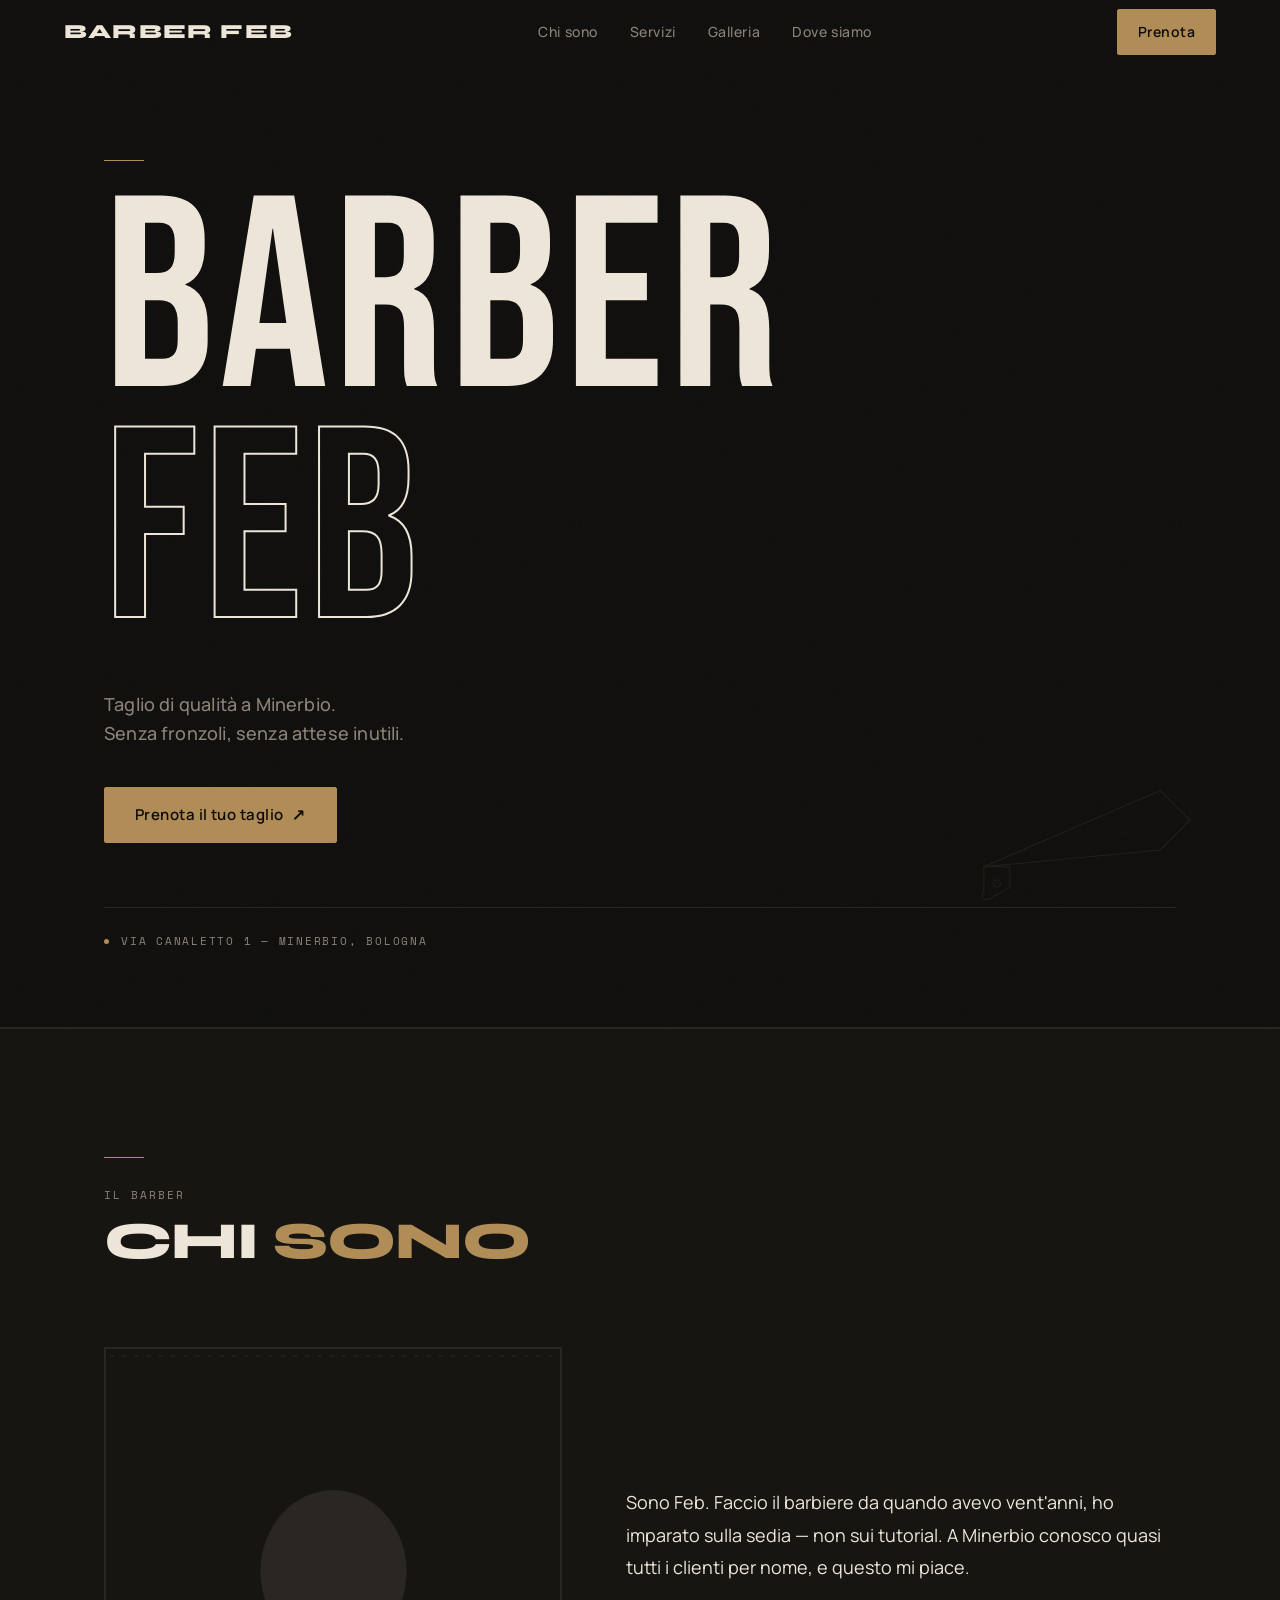
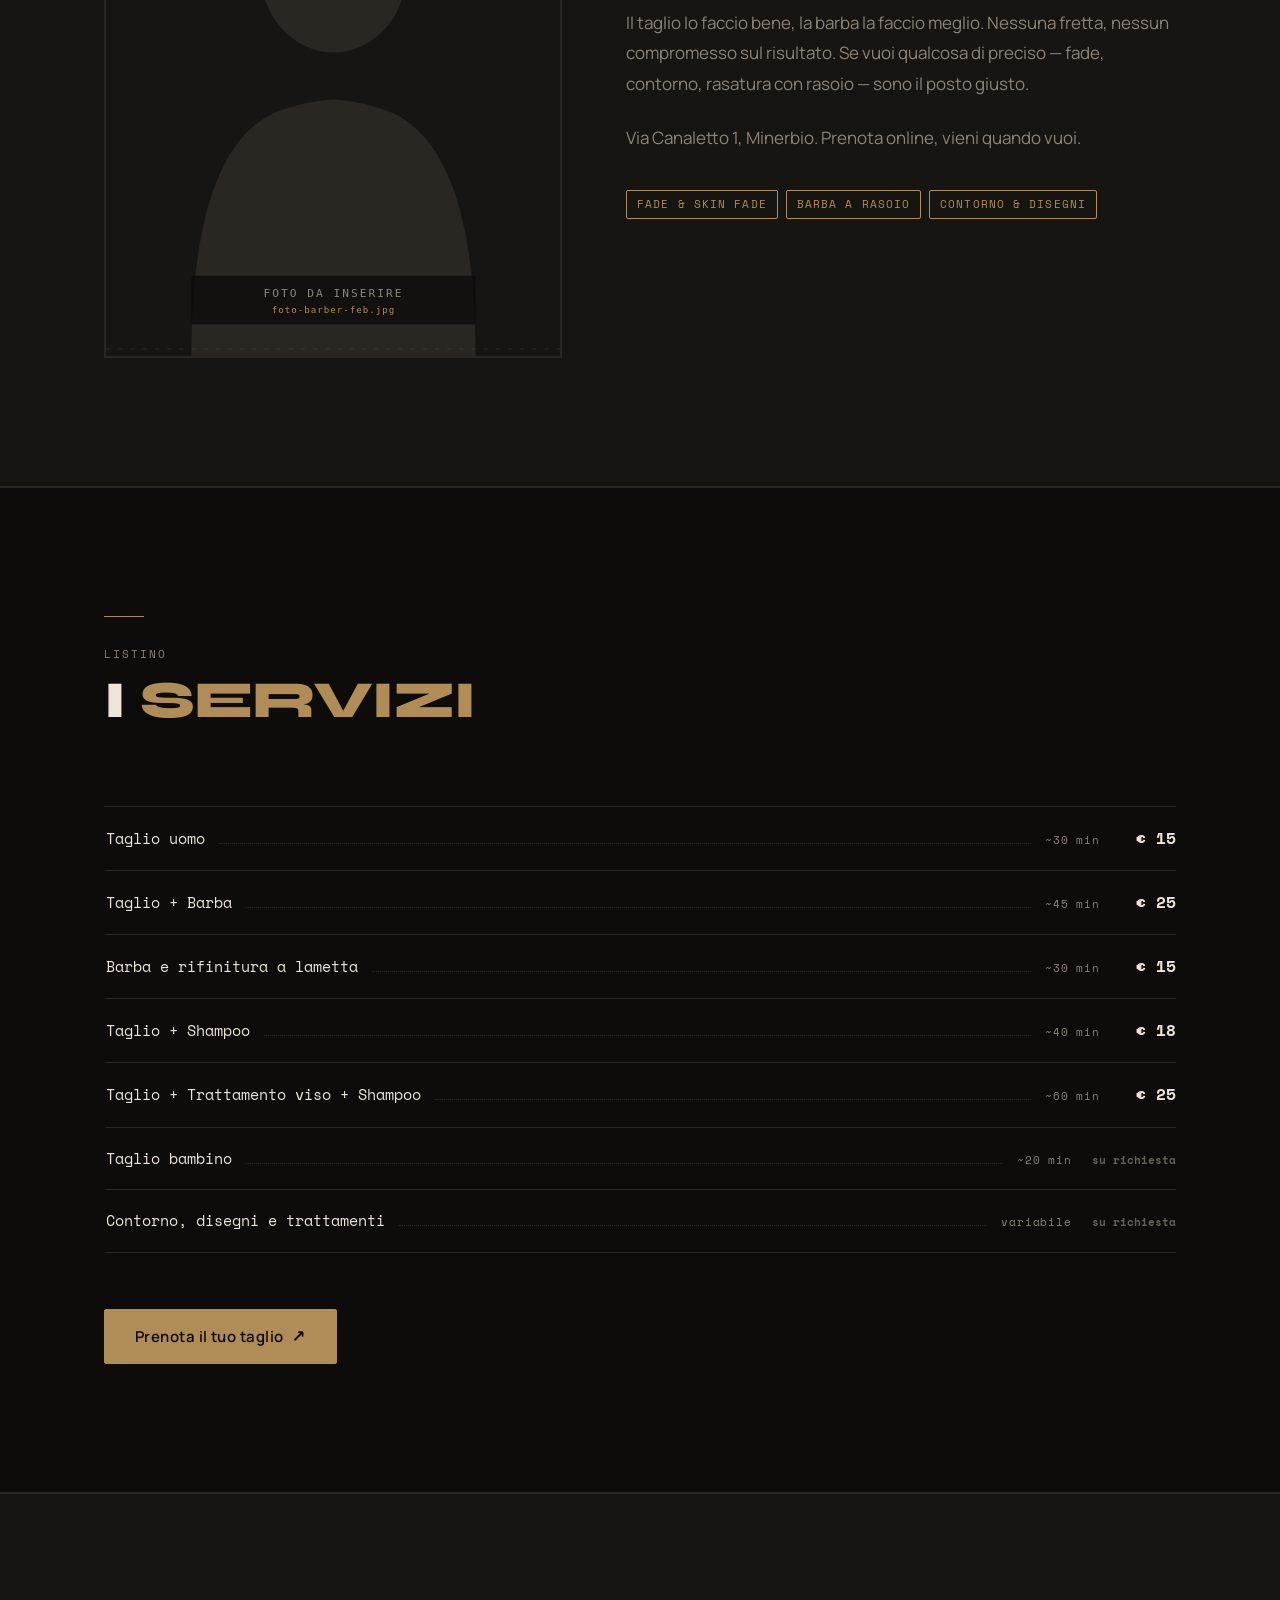
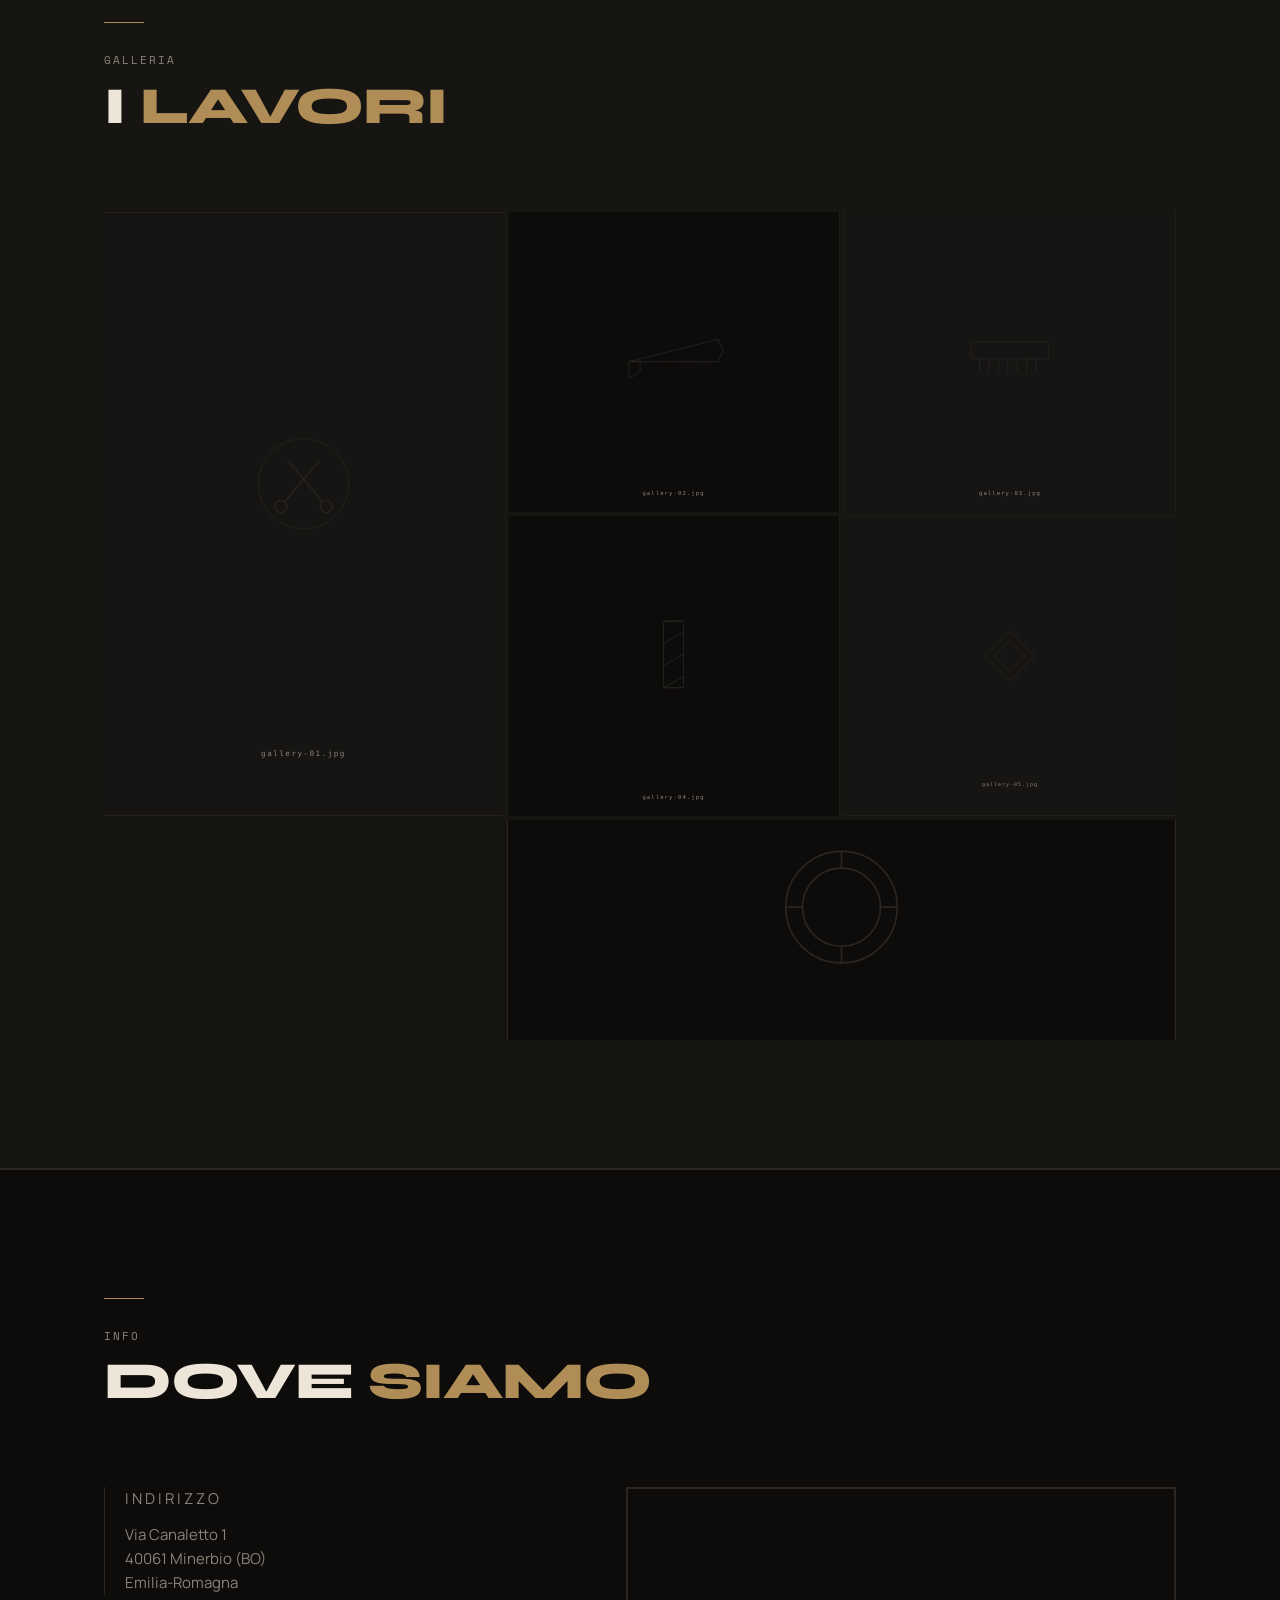
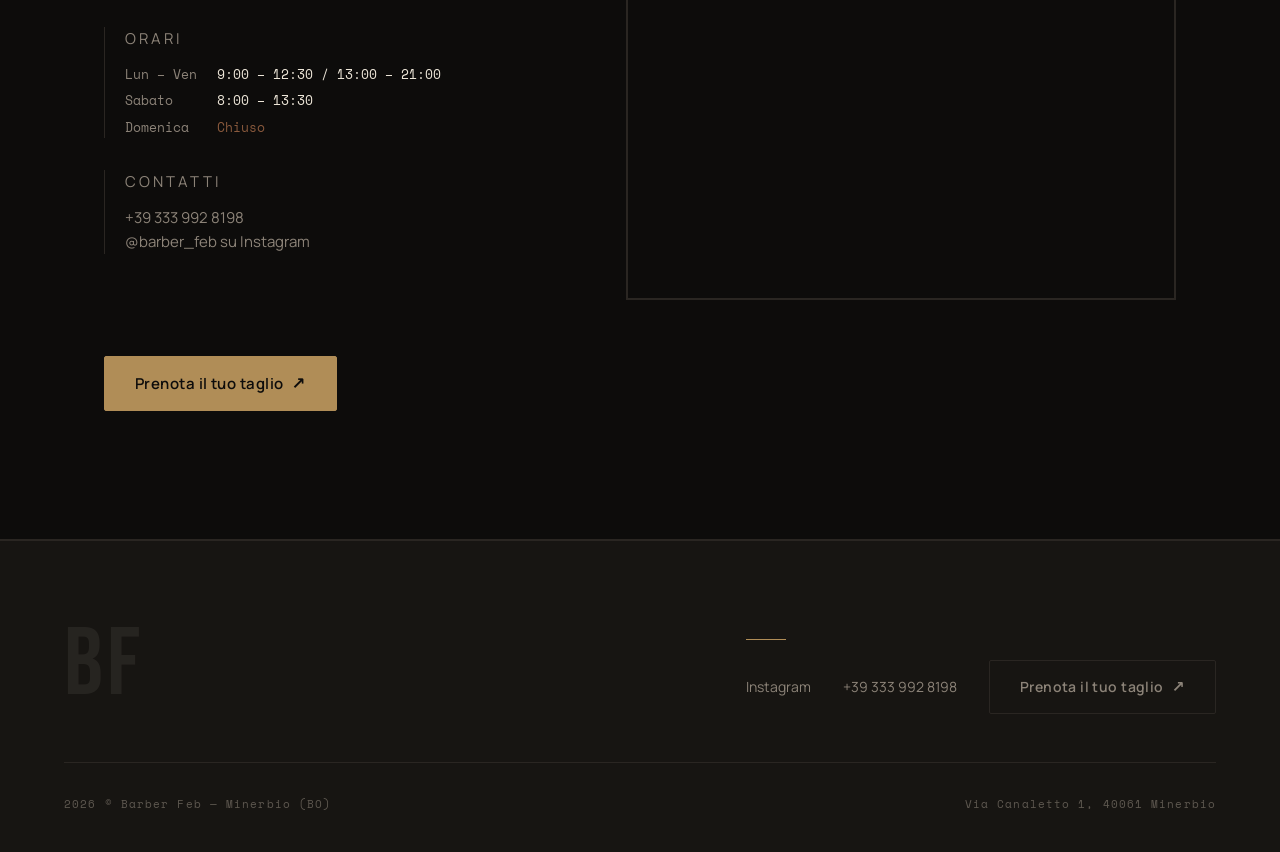
==== commit d59e6ee9: "style: restyling tipografico — Bebas Neue + Syne, look moderno urbano" ====
--- a/index.html
+++ b/index.html
@@ -27,7 +27,7 @@
   <link rel="preconnect" href="https://fonts.googleapis.com" />
   <link rel="preconnect" href="https://fonts.gstatic.com" crossorigin />
   <link
-    href="https://fonts.googleapis.com/css2?family=Cormorant:ital,wght@0,300;0,600;0,700;1,300;1,600;1,700&family=Manrope:wght@400;500;600;700&family=Space+Mono:wght@400;700&display=swap"
+    href="https://fonts.googleapis.com/css2?family=Bebas+Neue&family=Syne:wght@600;700;800&family=Manrope:wght@400;500;600;700&family=Space+Mono:wght@400;700&display=swap"
     rel="stylesheet"
   />
 
--- a/style.css
+++ b/style.css
@@ -6,7 +6,7 @@
 /* ============================================================
    0. GOOGLE FONTS IMPORT
    ============================================================ */
-@import url('https://fonts.googleapis.com/css2?family=Cormorant:ital,wght@0,300;0,400;0,600;0,700;1,300;1,400;1,600;1,700&family=Manrope:wght@400;500;600;700&family=Space+Mono:wght@400;700&display=swap');
+@import url('https://fonts.googleapis.com/css2?family=Bebas+Neue&family=Syne:wght@600;700;800&family=Manrope:wght@400;500;600;700&family=Space+Mono:wght@400;700&display=swap');
 
 /* ============================================================
    1. CSS CUSTOM PROPERTIES
@@ -23,7 +23,8 @@
   --overlay:       rgba(13, 12, 11, 0.94);
 
   /* Typography */
-  --font-display: 'Cormorant', Georgia, serif;
+  --font-display: 'Bebas Neue', Impact, sans-serif;
+  --font-heading: 'Syne', system-ui, sans-serif;
   --font-body:    'Manrope', system-ui, -apple-system, sans-serif;
   --font-mono:    'Space Mono', 'Courier New', monospace;
 
@@ -155,17 +156,18 @@
 }
 
 .section-title {
-  font-family: var(--font-display);
-  font-weight: 300;
-  font-size: clamp(2.25rem, 5vw, 3.5rem);
-  letter-spacing: -0.01em;
+  font-family: var(--font-heading);
+  font-weight: 800;
+  font-size: clamp(2rem, 5vw, 3.25rem);
+  letter-spacing: -0.02em;
   line-height: 1.1;
   color: var(--text-primary);
+  text-transform: uppercase;
 }
 
 .section-title em {
-  font-style: italic;
-  font-weight: 700;
+  font-style: normal;
+  color: var(--accent-gold);
 }
 
 .section-header {
@@ -281,11 +283,12 @@
 }
 
 .nav-brand {
-  font-family: var(--font-display);
-  font-weight: 700;
-  font-style: italic;
-  font-size: 1.375rem;
-  letter-spacing: -0.01em;
+  font-family: var(--font-heading);
+  font-weight: 800;
+  font-style: normal;
+  font-size: 1.25rem;
+  letter-spacing: 0.06em;
+  text-transform: uppercase;
   color: var(--text-primary);
   flex-shrink: 0;
 }
@@ -404,9 +407,11 @@
 }
 
 .mobile-menu-links a {
-  font-family: var(--font-display);
+  font-family: var(--font-heading);
   font-size: clamp(2rem, 7vw, 3rem);
-  font-weight: 300;
+  font-weight: 800;
+  text-transform: uppercase;
+  letter-spacing: 0.04em;
   color: var(--text-primary);
   transition: color var(--t-fast);
 }
@@ -458,11 +463,12 @@
 
 .hero-title {
   font-family: var(--font-display);
-  font-weight: 700;
-  font-style: italic;
-  font-size: clamp(5rem, 20vw, 14rem);
-  line-height: 0.88;
-  letter-spacing: -0.03em;
+  font-weight: 400; /* Bebas Neue ha un solo peso, sempre impactful */
+  font-style: normal;
+  font-size: clamp(6rem, 24vw, 17rem);
+  line-height: 0.85;
+  letter-spacing: 0.02em;
+  text-transform: uppercase;
   color: var(--text-primary);
   margin-bottom: clamp(1.5rem, 3vw, 2.5rem);
   /* Animation */
@@ -481,19 +487,20 @@
 
 .hero-title .word-feb {
   display: block;
-  /* Leggero contrasto visivo tramite stroke */
-  -webkit-text-stroke: 1px var(--text-primary);
+  /* Testo outlined — effetto grafico moderno */
+  -webkit-text-stroke: 2px var(--text-primary);
   color: transparent;
 }
 
 .hero-tagline {
   font-family: var(--font-body);
-  font-size: clamp(1rem, 2.5vw, 1.25rem);
-  font-weight: 400;
-  color: var(--text-muted);
-  max-width: 38ch;
+  font-size: clamp(1rem, 2.5vw, 1.125rem);
+  font-weight: 500;
+  color: var(--text-muted);
+  max-width: 40ch;
   margin-bottom: clamp(2rem, 4vw, 2.5rem);
-  line-height: 1.65;
+  line-height: 1.6;
+  letter-spacing: 0.01em;
   opacity: 0;
   animation: fadeUp 700ms var(--ease) 700ms both;
 }
@@ -955,13 +962,14 @@
 
 .footer-monogram {
   font-family: var(--font-display);
-  font-weight: 700;
-  font-style: italic;
+  font-weight: 400;
+  font-style: normal;
+  text-transform: uppercase;
+  letter-spacing: 0.04em;
   font-size: clamp(3.5rem, 10vw, 6rem);
   line-height: 1;
   color: var(--text-primary);
-  opacity: 0.06;
-  letter-spacing: -0.04em;
+  opacity: 0.07;
   user-select: none;
   pointer-events: none;
 }
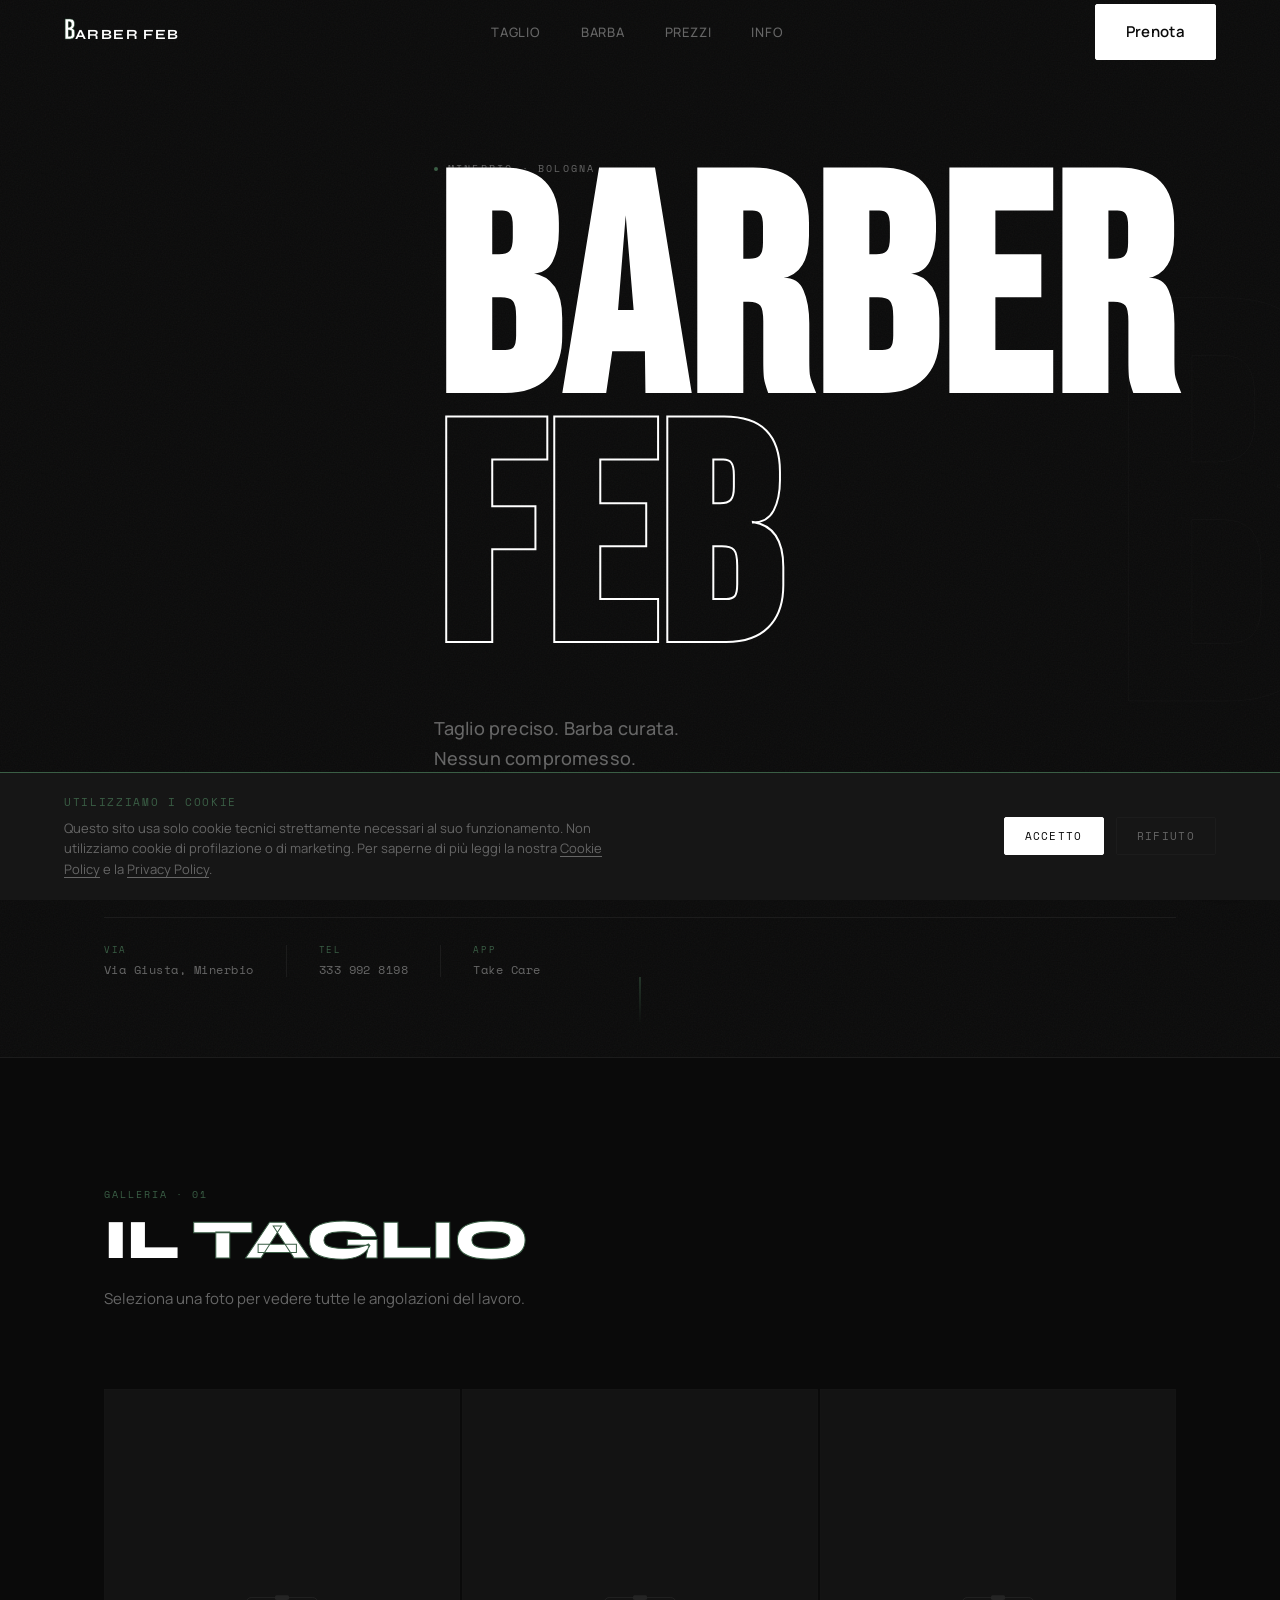
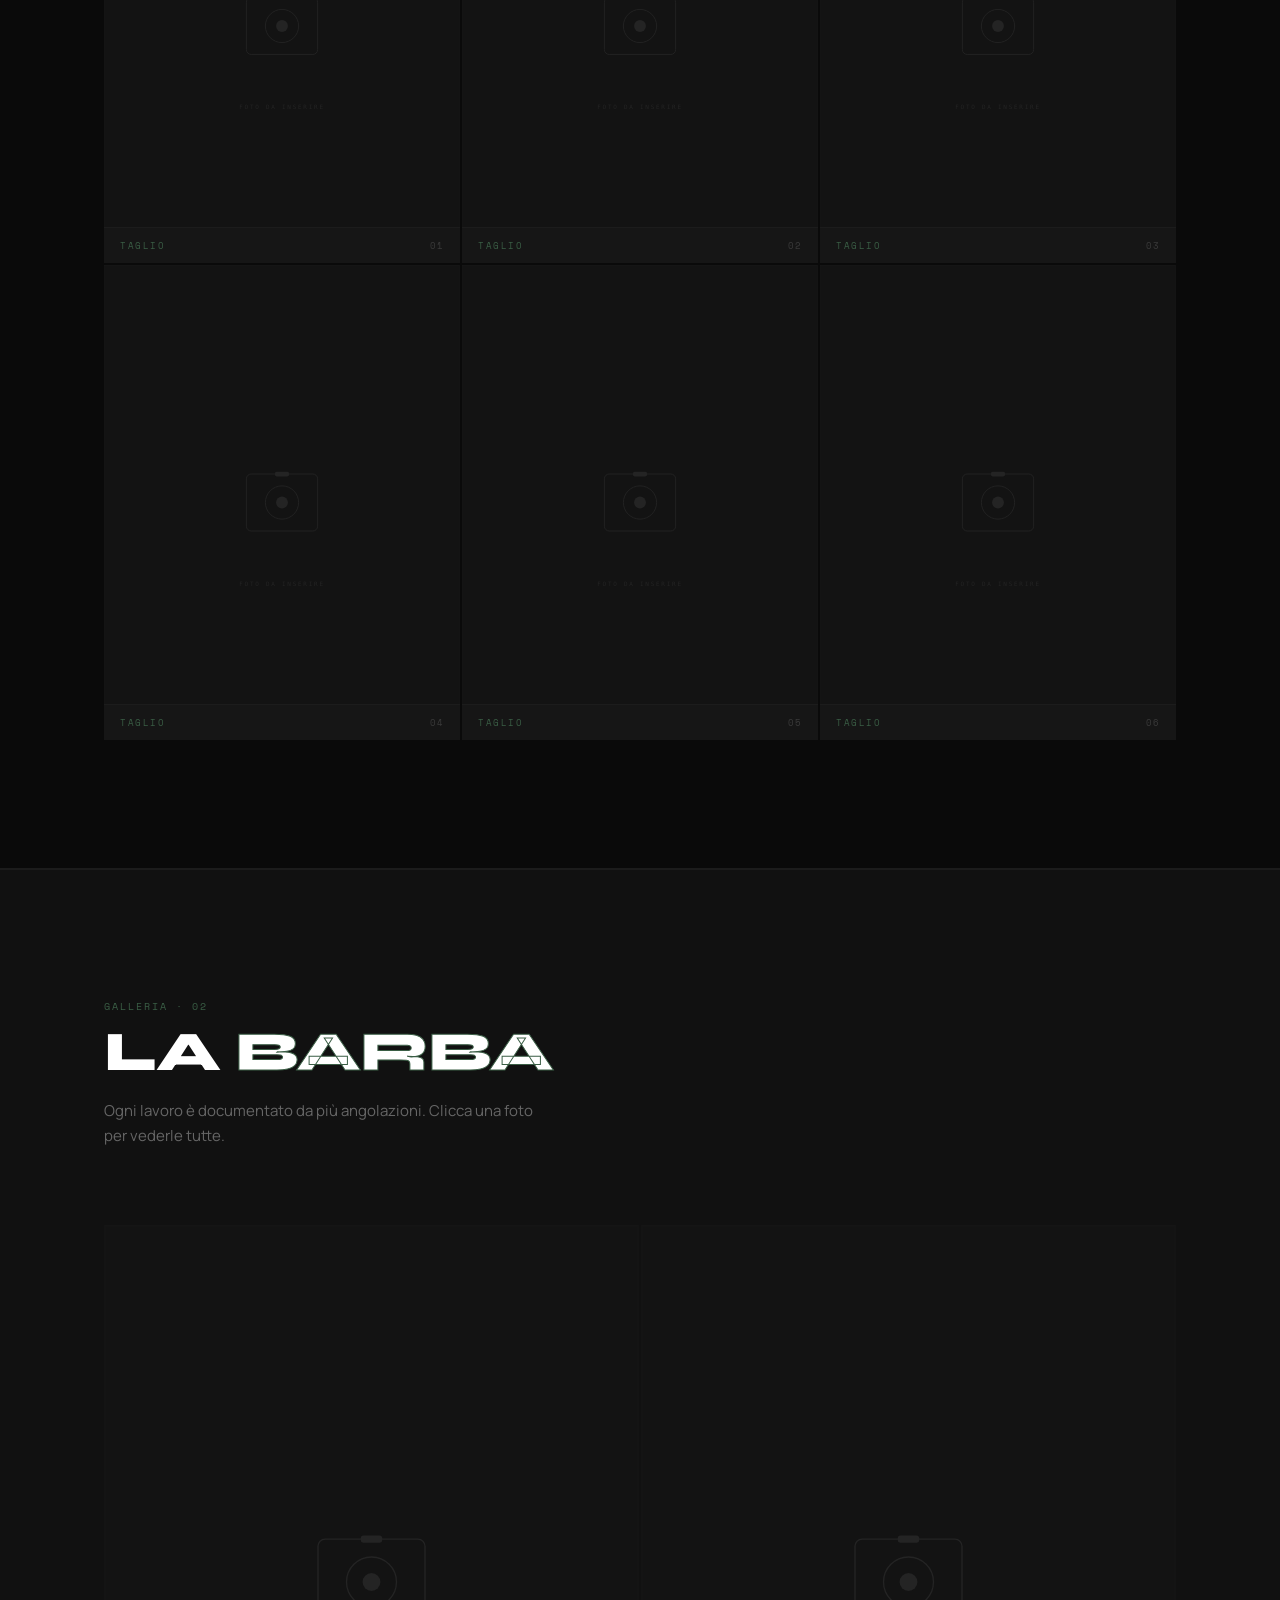
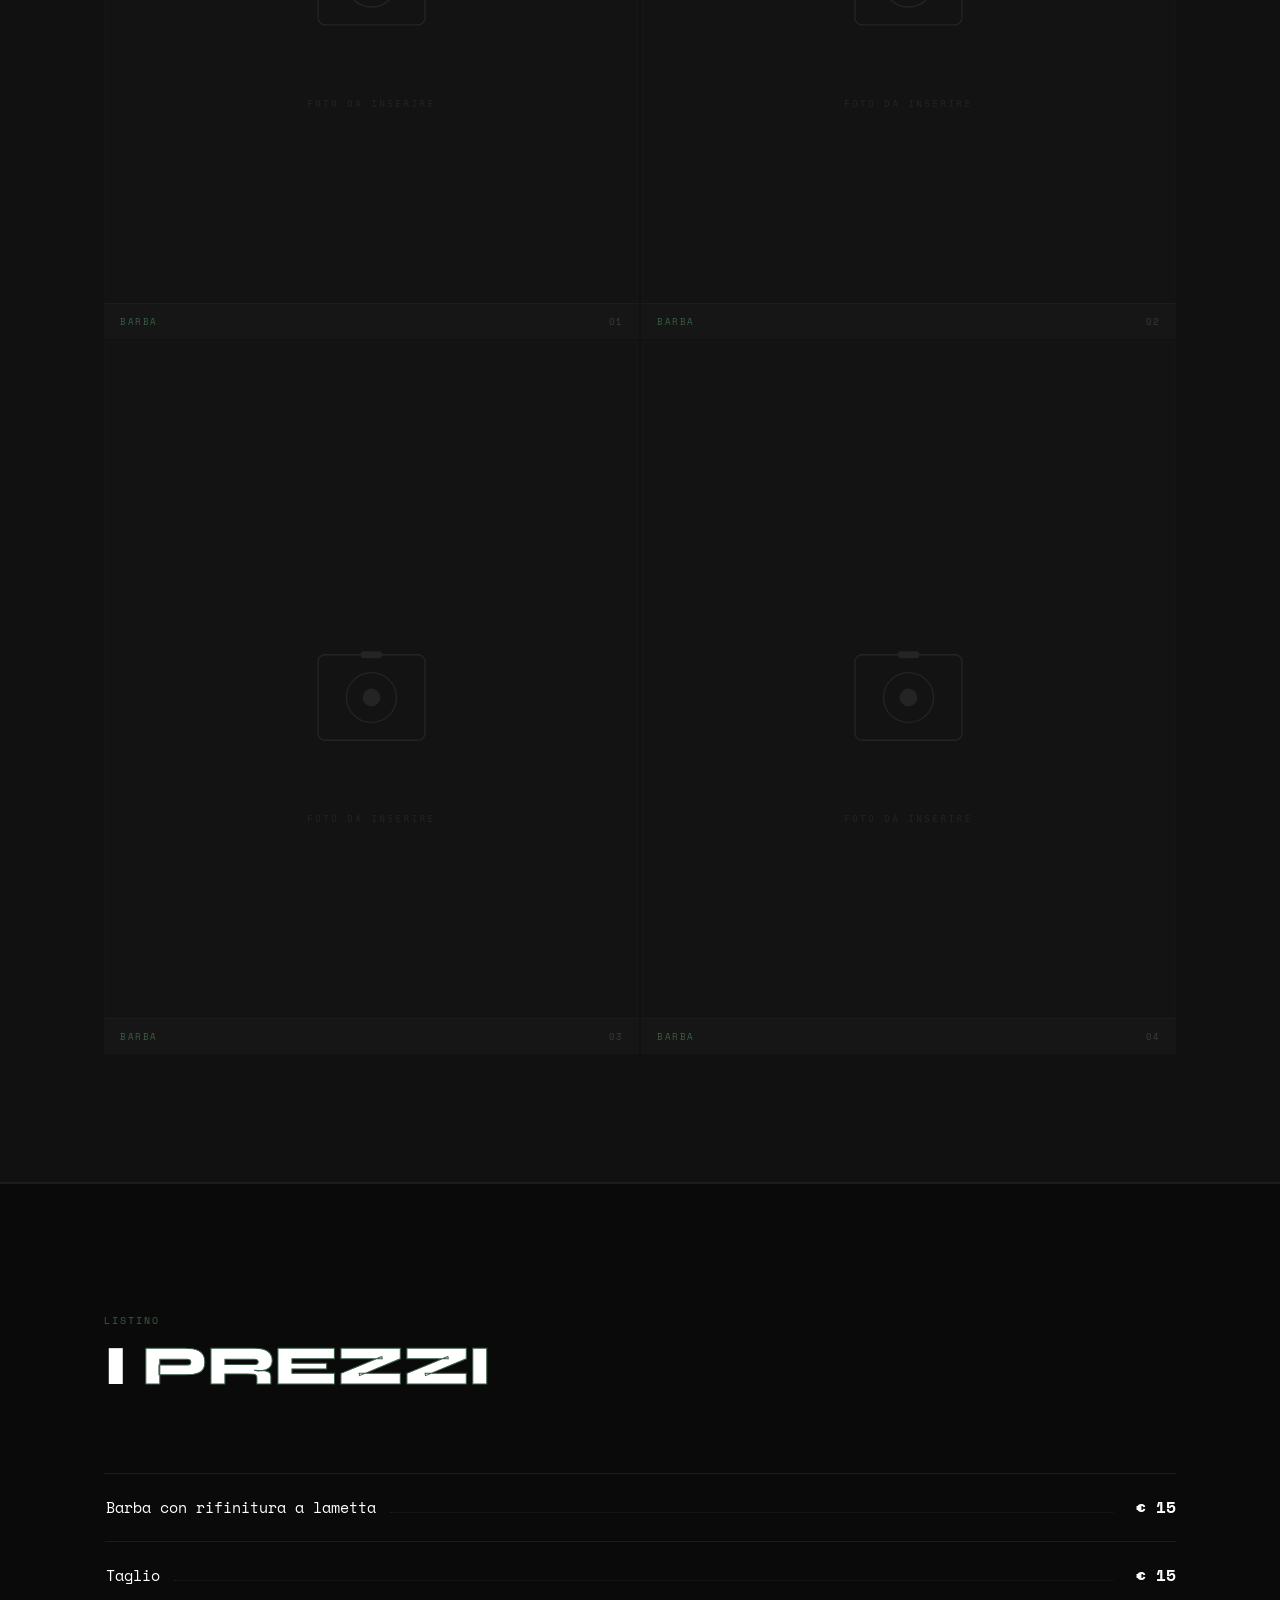
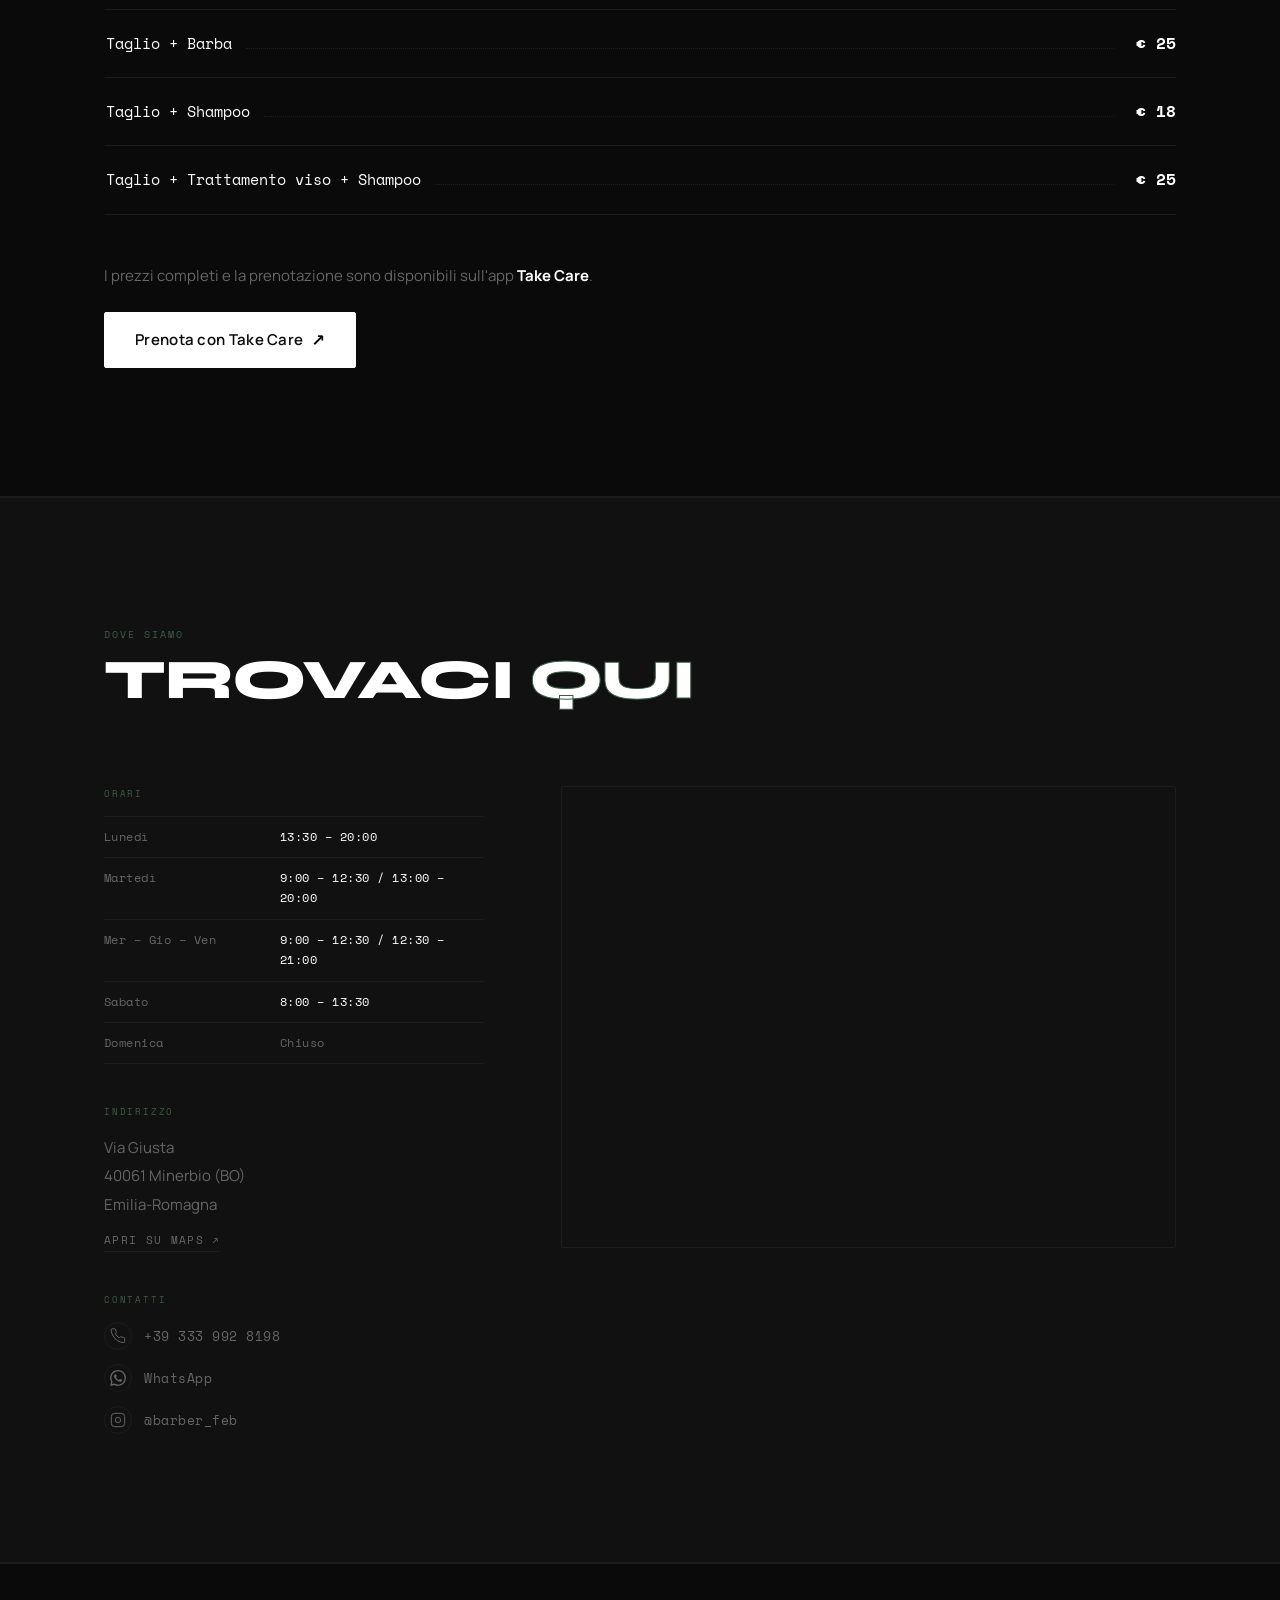
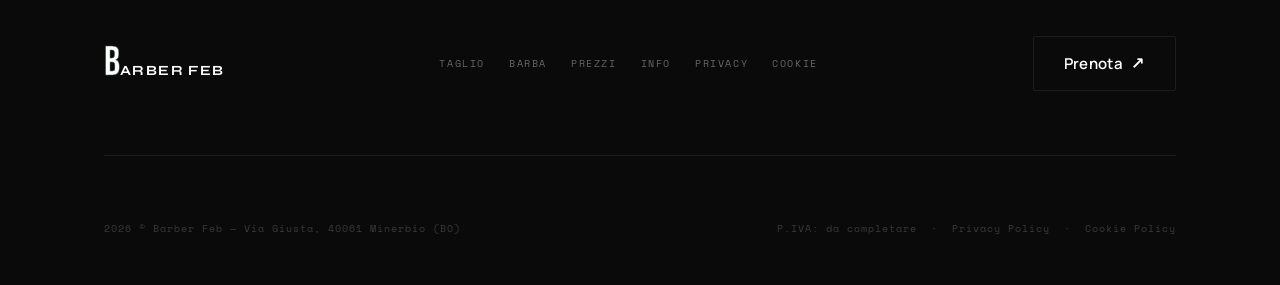
==== commit ad73ddff: "v2.0 — Nuovo design: galleria per categoria, lightbox multi-angolazione, cookie GDPR, WhatsApp FAB, " ====
--- a/index.html
+++ b/index.html
@@ -4,59 +4,94 @@
   <meta charset="UTF-8" />
   <meta name="viewport" content="width=device-width, initial-scale=1.0" />
 
-  <!-- ============================================================
-       SEO — Meta tag base
-       ============================================================ -->
+  <!-- SEO -->
   <title>Barber Feb — Barbiere a Minerbio (BO)</title>
-  <meta name="description" content="Barber Feb è il barbiere di riferimento a Minerbio, in provincia di Bologna. Taglio uomo, barba, rasatura a rasoio. Via Canaletto 1. Prenota online." />
-  <meta name="keywords" content="barbiere Minerbio, barber Minerbio, taglio uomo Bologna, Barber Feb, barbiere San Giorgio di Piano, barbiere Baricella" />
+  <meta name="description" content="Barber Feb è il barbiere di riferimento a Minerbio, in provincia di Bologna. Taglio uomo, barba, rasatura a rasoio. Via Giusta, Minerbio. Prenota online con Take Care." />
+  <meta name="keywords" content="barbiere Minerbio, barber Minerbio, taglio uomo Bologna, Barber Feb, barba rasoio Bologna" />
   <meta name="author" content="Barber Feb" />
+  <link rel="canonical" href="https://lorenzoregazzi2007-bit.github.io/barber-feb/" />
 
   <!-- Open Graph -->
   <meta property="og:type" content="website" />
   <meta property="og:title" content="Barber Feb — Barbiere a Minerbio (BO)" />
-  <meta property="og:description" content="Taglio di qualità a Minerbio. Senza fronzoli, senza attese inutili. Prenota il tuo taglio online." />
+  <meta property="og:description" content="Taglio e barba di qualità a Minerbio. Prenota online con Take Care." />
   <meta property="og:locale" content="it_IT" />
 
   <!-- Favicon -->
   <link rel="icon" type="image/svg+xml" href="favicon.svg" />
 
-  <!-- ============================================================
-       GOOGLE FONTS — font-display: swap per performance
-       ============================================================ -->
+  <!-- Google Fonts -->
   <link rel="preconnect" href="https://fonts.googleapis.com" />
   <link rel="preconnect" href="https://fonts.gstatic.com" crossorigin />
-  <link
-    href="https://fonts.googleapis.com/css2?family=Bebas+Neue&family=Syne:wght@600;700;800&family=Manrope:wght@400;500;600;700&family=Space+Mono:wght@400;700&display=swap"
-    rel="stylesheet"
-  />
-
-  <!-- CSS -->
+  <link href="https://fonts.googleapis.com/css2?family=Bebas+Neue&family=Syne:wght@600;700;800&family=Manrope:wght@400;500;600;700&family=Space+Mono:wght@400;700&display=swap" rel="stylesheet" />
+
   <link rel="stylesheet" href="style.css" />
 </head>
 <body>
 
   <!-- ============================================================
+       COOKIE BANNER — GDPR / D.Lgs. 196/2003 e Reg. UE 2016/679
+       ============================================================ -->
+  <div id="cookie-banner" class="cookie-banner" role="dialog" aria-modal="false" aria-label="Informativa sui cookie" aria-live="polite">
+    <div class="cookie-banner-inner">
+      <div class="cookie-text">
+        <p class="cookie-title">Utilizziamo i cookie</p>
+        <p class="cookie-body">
+          Questo sito usa solo cookie tecnici strettamente necessari al suo funzionamento. Non utilizziamo cookie di profilazione o di marketing. Per saperne di più leggi la nostra
+          <a href="cookie.html" target="_blank" rel="noopener" class="cookie-link">Cookie Policy</a>
+          e la
+          <a href="privacy.html" target="_blank" rel="noopener" class="cookie-link">Privacy Policy</a>.
+        </p>
+      </div>
+      <div class="cookie-actions">
+        <button id="cookie-accept" class="cookie-btn cookie-btn-accept" aria-label="Accetta cookie tecnici">Accetto</button>
+        <button id="cookie-reject" class="cookie-btn cookie-btn-reject" aria-label="Rifiuta cookie facoltativi">Rifiuto</button>
+      </div>
+    </div>
+  </div>
+
+  <!-- ============================================================
+       WHATSAPP FLOATING BUTTON
+       ============================================================ -->
+  <a
+    href="https://wa.me/393339928198"
+    id="whatsapp-fab"
+    class="whatsapp-fab"
+    target="_blank"
+    rel="noopener noreferrer"
+    aria-label="Contattaci su WhatsApp"
+    title="Scrivici su WhatsApp"
+  >
+    <svg viewBox="0 0 24 24" fill="currentColor" width="28" height="28" aria-hidden="true">
+      <path d="M17.472 14.382c-.297-.149-1.758-.867-2.03-.967-.273-.099-.471-.148-.67.15-.197.297-.767.966-.94 1.164-.173.199-.347.223-.644.075-.297-.15-1.255-.463-2.39-1.475-.883-.788-1.48-1.761-1.653-2.059-.173-.297-.018-.458.13-.606.134-.133.298-.347.446-.52.149-.174.198-.298.298-.497.099-.198.05-.371-.025-.52-.075-.149-.669-1.612-.916-2.207-.242-.579-.487-.5-.669-.51-.173-.008-.371-.01-.57-.01-.198 0-.52.074-.792.372-.272.297-1.04 1.016-1.04 2.479 0 1.462 1.065 2.875 1.213 3.074.149.198 2.096 3.2 5.077 4.487.709.306 1.262.489 1.694.625.712.227 1.36.195 1.871.118.571-.085 1.758-.719 2.006-1.413.248-.694.248-1.289.173-1.413-.074-.124-.272-.198-.57-.347m-5.421 7.403h-.004a9.87 9.87 0 01-5.031-1.378l-.361-.214-3.741.982.998-3.648-.235-.374a9.86 9.86 0 01-1.51-5.26c.001-5.45 4.436-9.884 9.888-9.884 2.64 0 5.122 1.03 6.988 2.898a9.825 9.825 0 012.893 6.994c-.003 5.45-4.437 9.884-9.885 9.884m8.413-18.297A11.815 11.815 0 0012.05 0C5.495 0 .16 5.335.157 11.892c0 2.096.547 4.142 1.588 5.945L.057 24l6.305-1.654a11.882 11.882 0 005.683 1.448h.005c6.554 0 11.89-5.335 11.893-11.893a11.821 11.821 0 00-3.48-8.413z"/>
+    </svg>
+  </a>
+
+  <!-- ============================================================
        NAVIGATION
        ============================================================ -->
   <nav id="nav" role="navigation" aria-label="Navigazione principale">
     <div class="nav-inner">
-      <a href="#hero" class="nav-brand" aria-label="Barber Feb — torna in cima">Barber Feb</a>
+
+      <a href="#hero" class="nav-brand" aria-label="Barber Feb — torna in cima">
+        <span class="nav-logo-b" aria-hidden="true">B</span>
+        <span class="nav-logo-text">arber Feb</span>
+      </a>
 
       <ul class="nav-links" role="list">
-        <li><a href="#chi-siamo">Chi sono</a></li>
-        <li><a href="#servizi">Servizi</a></li>
-        <li><a href="#galleria">Galleria</a></li>
-        <li><a href="#dove-siamo">Dove siamo</a></li>
+        <li><a href="#taglio">Taglio</a></li>
+        <li><a href="#barba">Barba</a></li>
+        <li><a href="#prezzi">Prezzi</a></li>
+        <li><a href="#info">Info</a></li>
       </ul>
 
       <a
-        href="#"
+        href="https://panel.takecareproject.it/go/s/cmqspx6b5000o0wmcbdl5d5um"
         class="btn-primary nav-cta"
-        data-booking
         target="_blank"
         rel="noopener noreferrer"
-        aria-label="Prenota il tuo taglio — apre app prenotazioni"
+        aria-label="Prenota il tuo taglio — apre app Take Care"
+        id="nav-prenota-btn"
       >Prenota</a>
 
       <button
@@ -77,18 +112,19 @@
        MOBILE MENU OVERLAY
        ============================================================ -->
   <div id="mobile-menu" role="dialog" aria-modal="true" aria-label="Menu di navigazione">
+    <button id="mobile-menu-close" class="mobile-menu-close" aria-label="Chiudi menu">✕</button>
     <ul class="mobile-menu-links" role="list">
-      <li><a href="#chi-siamo">Chi sono</a></li>
-      <li><a href="#servizi">Servizi</a></li>
-      <li><a href="#galleria">Galleria</a></li>
-      <li><a href="#dove-siamo">Dove siamo</a></li>
+      <li><a href="#taglio">Taglio</a></li>
+      <li><a href="#barba">Barba</a></li>
+      <li><a href="#prezzi">Prezzi</a></li>
+      <li><a href="#info">Info</a></li>
     </ul>
     <a
-      href="#"
+      href="https://panel.takecareproject.it/go/s/cmqspx6b5000o0wmcbdl5d5um"
       class="btn-primary"
-      data-booking
       target="_blank"
       rel="noopener noreferrer"
+      id="mobile-prenota-btn"
     >Prenota il tuo taglio <span class="btn-arrow">↗</span></a>
   </div>
 
@@ -97,150 +133,328 @@
        SEZIONE 1 — HERO
        ============================================================ -->
   <section id="hero" aria-label="Hero — Barber Feb">
-
-    <!-- SVG Rasoio a mano libera — elemento decorativo -->
-    <svg
-      class="hero-razor"
-      viewBox="0 0 280 200"
-      fill="none"
-      xmlns="http://www.w3.org/2000/svg"
-      aria-hidden="true"
-      focusable="false"
-    >
-      <!-- Lama del rasoio -->
-      <path
-        d="M 30 130 L 220 48 L 252 80 L 220 112 Z"
-        stroke="#B08D57"
-        stroke-width="1.2"
-        fill="none"
-        stroke-linejoin="round"
-      />
-      <!-- Taglio/filo della lama -->
-      <line
-        x1="50" y1="118"
-        x2="252" y2="80"
-        stroke="#B08D57"
-        stroke-width="0.6"
-        opacity="0.5"
-      />
-      <!-- Manico del rasoio -->
-      <path
-        d="M 30 130 L 30 156 Q 24 168 36 165 L 58 152 L 58 130 Z"
-        stroke="#B08D57"
-        stroke-width="1.2"
-        fill="none"
-        stroke-linejoin="round"
-      />
-      <!-- Perno del manico -->
-      <circle cx="44" cy="148" r="4" stroke="#B08D57" stroke-width="1" fill="none" />
-      <!-- Rifinitura punta lama -->
-      <path
-        d="M 220 48 L 252 64 L 252 80"
-        stroke="#B08D57"
-        stroke-width="0.8"
-        fill="none"
-        stroke-linejoin="round"
-        opacity="0.6"
-      />
-    </svg>
+    <!-- Grain texture -->
+    <div class="hero-grain" aria-hidden="true"></div>
+
+    <!-- Decorative large B -->
+    <div class="hero-bg-letter" aria-hidden="true">B</div>
 
     <div class="hero-inner">
       <div class="hero-content">
-        <!-- Signature line — si traccia via CSS animation al caricamento -->
-        <div class="sig-line" aria-hidden="true"></div>
+        <div class="hero-eyebrow reveal-hero">
+          <span class="hero-dot" aria-hidden="true"></span>
+          <span>Minerbio · Bologna</span>
+        </div>
 
         <h1 class="hero-title">
-          <span class="word-barber">Barber</span>
-          <span class="word-feb">Feb</span>
+          <span class="word-barber reveal-hero">Barber</span>
+          <span class="word-feb reveal-hero">Feb</span>
         </h1>
 
-        <p class="hero-tagline">
-          Taglio di qualità a Minerbio.<br />
-          Senza fronzoli, senza attese inutili.
+        <p class="hero-tagline reveal-hero">
+          Taglio preciso. Barba curata.<br />
+          Nessun compromesso.
         </p>
 
-        <div class="hero-cta">
+        <div class="hero-cta reveal-hero">
           <a
-            href="#"
+            href="https://panel.takecareproject.it/go/s/cmqspx6b5000o0wmcbdl5d5um"
             class="btn-primary"
-            data-booking
             target="_blank"
             rel="noopener noreferrer"
             id="hero-cta-btn"
           >
-            Prenota il tuo taglio <span class="btn-arrow">↗</span>
+            Prenota ora <span class="btn-arrow">↗</span>
           </a>
-        </div>
-      </div>
-
-      <div class="hero-location" aria-label="Indirizzo">
-        <div class="hero-location-dot" aria-hidden="true"></div>
-        <span class="hero-location-text">Via Canaletto 1 — Minerbio, Bologna</span>
-      </div>
+          <a href="#taglio" class="btn-ghost">Scopri i lavori</a>
+        </div>
+      </div>
+
+      <div class="hero-meta reveal-hero" aria-label="Informazioni rapide">
+        <div class="hero-meta-item">
+          <span class="hero-meta-label">Via</span>
+          <span class="hero-meta-value">Via Giusta, Minerbio</span>
+        </div>
+        <div class="hero-meta-sep" aria-hidden="true"></div>
+        <div class="hero-meta-item">
+          <span class="hero-meta-label">Tel</span>
+          <a href="tel:+393339928198" class="hero-meta-value hero-meta-link">333 992 8198</a>
+        </div>
+        <div class="hero-meta-sep" aria-hidden="true"></div>
+        <div class="hero-meta-item">
+          <span class="hero-meta-label">App</span>
+          <a
+            href="https://panel.takecareproject.it/go/s/cmqspx6b5000o0wmcbdl5d5um"
+            class="hero-meta-value hero-meta-link"
+            target="_blank"
+            rel="noopener noreferrer"
+          >Take Care</a>
+        </div>
+      </div>
+    </div>
+
+    <!-- Scroll indicator -->
+    <div class="hero-scroll" aria-hidden="true">
+      <div class="hero-scroll-line"></div>
     </div>
   </section>
 
+
+  <!-- ============================================================
+       SEZIONE 2 — GALLERIA TAGLIO
+       ============================================================ -->
+  <section id="taglio" aria-label="Galleria Taglio">
+    <div class="section-wrap">
+
+      <div class="section-header reveal">
+        <p class="section-label">Galleria · 01</p>
+        <h2 class="section-title">Il <em>Taglio</em></h2>
+        <p class="section-subtitle reveal">Seleziona una foto per vedere tutte le angolazioni del lavoro.</p>
+      </div>
+
+      <!--
+        ISTRUZIONI PER AGGIUNGERE FOTO REALI:
+        Ogni .work-card corrisponde a un "lavoro" (es. una persona).
+        Dentro data-angles metti i path alle foto delle angolazioni:
+          data-angles='["assets/taglio/t1-front.jpg","assets/taglio/t1-side.jpg","assets/taglio/t1-back.jpg"]'
+        L'src dell'<img> è la foto principale (thumbnail).
+      -->
+      <div class="works-grid" role="list" aria-label="Lavori di taglio">
+
+        <!-- Lavoro 1 -->
+        <div class="work-card reveal" role="listitem" tabindex="0"
+             data-category="taglio" data-index="0"
+             data-angles='["assets/placeholder.svg","assets/placeholder.svg","assets/placeholder.svg"]'
+             data-labels='["Frontale","Laterale","Posteriore"]'
+             aria-label="Lavoro taglio 1 — clicca per vedere tutte le angolazioni">
+          <div class="work-card-img-wrap">
+            <img src="assets/placeholder.svg" alt="Taglio 1 — frontale" loading="lazy" />
+            <div class="work-card-overlay" aria-hidden="true">
+              <span class="work-card-icon">
+                <svg viewBox="0 0 24 24" fill="none" stroke="currentColor" stroke-width="1.5" width="22" height="22"><path d="M21 15a2 2 0 0 1-2 2H7l-4 4V5a2 2 0 0 1 2-2h14a2 2 0 0 1 2 2z"/></svg>
+              </span>
+              <span class="work-card-label">3 angolazioni</span>
+            </div>
+          </div>
+          <div class="work-card-info">
+            <span class="work-card-tag">Taglio</span>
+            <span class="work-card-num">01</span>
+          </div>
+        </div>
+
+        <!-- Lavoro 2 -->
+        <div class="work-card reveal" role="listitem" tabindex="0"
+             data-category="taglio" data-index="1"
+             data-angles='["assets/placeholder.svg","assets/placeholder.svg","assets/placeholder.svg","assets/placeholder.svg"]'
+             data-labels='["Frontale","Laterale sx","Laterale dx","Posteriore"]'
+             aria-label="Lavoro taglio 2 — clicca per vedere tutte le angolazioni">
+          <div class="work-card-img-wrap">
+            <img src="assets/placeholder.svg" alt="Taglio 2 — frontale" loading="lazy" />
+            <div class="work-card-overlay" aria-hidden="true">
+              <span class="work-card-icon">
+                <svg viewBox="0 0 24 24" fill="none" stroke="currentColor" stroke-width="1.5" width="22" height="22"><path d="M21 15a2 2 0 0 1-2 2H7l-4 4V5a2 2 0 0 1 2-2h14a2 2 0 0 1 2 2z"/></svg>
+              </span>
+              <span class="work-card-label">4 angolazioni</span>
+            </div>
+          </div>
+          <div class="work-card-info">
+            <span class="work-card-tag">Taglio</span>
+            <span class="work-card-num">02</span>
+          </div>
+        </div>
+
+        <!-- Lavoro 3 -->
+        <div class="work-card reveal" role="listitem" tabindex="0"
+             data-category="taglio" data-index="2"
+             data-angles='["assets/placeholder.svg","assets/placeholder.svg","assets/placeholder.svg"]'
+             data-labels='["Frontale","Laterale","Posteriore"]'
+             aria-label="Lavoro taglio 3 — clicca per vedere tutte le angolazioni">
+          <div class="work-card-img-wrap">
+            <img src="assets/placeholder.svg" alt="Taglio 3 — frontale" loading="lazy" />
+            <div class="work-card-overlay" aria-hidden="true">
+              <span class="work-card-icon">
+                <svg viewBox="0 0 24 24" fill="none" stroke="currentColor" stroke-width="1.5" width="22" height="22"><path d="M21 15a2 2 0 0 1-2 2H7l-4 4V5a2 2 0 0 1 2-2h14a2 2 0 0 1 2 2z"/></svg>
+              </span>
+              <span class="work-card-label">3 angolazioni</span>
+            </div>
+          </div>
+          <div class="work-card-info">
+            <span class="work-card-tag">Taglio</span>
+            <span class="work-card-num">03</span>
+          </div>
+        </div>
+
+        <!-- Lavoro 4 -->
+        <div class="work-card reveal" role="listitem" tabindex="0"
+             data-category="taglio" data-index="3"
+             data-angles='["assets/placeholder.svg","assets/placeholder.svg","assets/placeholder.svg"]'
+             data-labels='["Frontale","Laterale","Posteriore"]'
+             aria-label="Lavoro taglio 4 — clicca per vedere tutte le angolazioni">
+          <div class="work-card-img-wrap">
+            <img src="assets/placeholder.svg" alt="Taglio 4 — frontale" loading="lazy" />
+            <div class="work-card-overlay" aria-hidden="true">
+              <span class="work-card-icon">
+                <svg viewBox="0 0 24 24" fill="none" stroke="currentColor" stroke-width="1.5" width="22" height="22"><path d="M21 15a2 2 0 0 1-2 2H7l-4 4V5a2 2 0 0 1 2-2h14a2 2 0 0 1 2 2z"/></svg>
+              </span>
+              <span class="work-card-label">3 angolazioni</span>
+            </div>
+          </div>
+          <div class="work-card-info">
+            <span class="work-card-tag">Taglio</span>
+            <span class="work-card-num">04</span>
+          </div>
+        </div>
+
+        <!-- Lavoro 5 -->
+        <div class="work-card reveal" role="listitem" tabindex="0"
+             data-category="taglio" data-index="4"
+             data-angles='["assets/placeholder.svg","assets/placeholder.svg","assets/placeholder.svg"]'
+             data-labels='["Frontale","Laterale","Posteriore"]'
+             aria-label="Lavoro taglio 5 — clicca per vedere tutte le angolazioni">
+          <div class="work-card-img-wrap">
+            <img src="assets/placeholder.svg" alt="Taglio 5 — frontale" loading="lazy" />
+            <div class="work-card-overlay" aria-hidden="true">
+              <span class="work-card-icon">
+                <svg viewBox="0 0 24 24" fill="none" stroke="currentColor" stroke-width="1.5" width="22" height="22"><path d="M21 15a2 2 0 0 1-2 2H7l-4 4V5a2 2 0 0 1 2-2h14a2 2 0 0 1 2 2z"/></svg>
+              </span>
+              <span class="work-card-label">3 angolazioni</span>
+            </div>
+          </div>
+          <div class="work-card-info">
+            <span class="work-card-tag">Taglio</span>
+            <span class="work-card-num">05</span>
+          </div>
+        </div>
+
+        <!-- Lavoro 6 -->
+        <div class="work-card reveal" role="listitem" tabindex="0"
+             data-category="taglio" data-index="5"
+             data-angles='["assets/placeholder.svg","assets/placeholder.svg","assets/placeholder.svg"]'
+             data-labels='["Frontale","Laterale","Posteriore"]'
+             aria-label="Lavoro taglio 6 — clicca per vedere tutte le angolazioni">
+          <div class="work-card-img-wrap">
+            <img src="assets/placeholder.svg" alt="Taglio 6 — frontale" loading="lazy" />
+            <div class="work-card-overlay" aria-hidden="true">
+              <span class="work-card-icon">
+                <svg viewBox="0 0 24 24" fill="none" stroke="currentColor" stroke-width="1.5" width="22" height="22"><path d="M21 15a2 2 0 0 1-2 2H7l-4 4V5a2 2 0 0 1 2-2h14a2 2 0 0 1 2 2z"/></svg>
+              </span>
+              <span class="work-card-label">3 angolazioni</span>
+            </div>
+          </div>
+          <div class="work-card-info">
+            <span class="work-card-tag">Taglio</span>
+            <span class="work-card-num">06</span>
+          </div>
+        </div>
+
+      </div><!-- /works-grid -->
+
+    </div>
+  </section>
+
   <div class="section-divider" role="separator" aria-hidden="true"></div>
 
 
   <!-- ============================================================
-       SEZIONE 2 — CHI SIAMO
-       ============================================================ -->
-  <section id="chi-siamo" aria-label="Chi siamo — Il Barber">
+       SEZIONE 3 — GALLERIA BARBA
+       ============================================================ -->
+  <section id="barba" aria-label="Galleria Barba">
     <div class="section-wrap">
 
       <div class="section-header reveal">
-        <div class="sig-line" aria-hidden="true"></div>
-        <p class="section-label">Il Barber</p>
-        <h2 class="section-title">Chi <em>sono</em></h2>
-      </div>
-
-      <div class="chi-siamo-grid">
-
-        <!-- Foto ritratto -->
-        <!-- DA SOSTITUIRE: rimpiazza il tag <img> con
-             <img src="assets/foto-barber-feb.jpg" alt="Foto di [Nome Barber]" ...>
-             oppure sostituisci direttamente il file foto-barber-feb.svg
-             con foto-barber-feb.jpg nella cartella assets/ -->
-        <div class="chi-siamo-photo-wrap reveal">
-          <img
-            src="assets/foto-barber-feb.svg"
-            alt="Foto del barbiere — da sostituire con foto reale"
-            width="480"
-            height="640"
-            loading="lazy"
-          />
-        </div>
-
-        <!-- Testo -->
-        <div class="chi-siamo-text-wrap">
-          <p class="reveal">
-            Sono Feb. Faccio il barbiere da quando avevo vent'anni, ho imparato
-            sulla sedia — non sui tutorial. A Minerbio conosco quasi tutti i
-            clienti per nome, e questo mi piace.
-          </p>
-          <!-- DA CONFERMARE: testo biografico reale -->
-          <p class="reveal">
-            Il taglio lo faccio bene, la barba la faccio meglio. Nessuna fretta,
-            nessun compromesso sul risultato. Se vuoi qualcosa di preciso — fade,
-            contorno, rasatura con rasoio — sono il posto giusto.
-          </p>
-          <!-- DA CONFERMARE: testo biografico reale -->
-          <p class="reveal">
-            Via Canaletto 1, Minerbio. Prenota online, vieni quando vuoi.
-          </p>
-
-          <!-- Badge specializzazioni — DA CONFERMARE con il barber -->
-          <!-- Rimuovi o personalizza questi badge in base alle specializzazioni reali -->
-          <div class="badge-row reveal">
-            <!-- DA CONFERMARE: specializzazioni reali -->
-            <span class="badge">Fade &amp; Skin Fade</span>
-            <span class="badge">Barba a rasoio</span>
-            <span class="badge">Contorno &amp; Disegni</span>
-          </div>
-        </div>
-
-      </div><!-- /chi-siamo-grid -->
+        <p class="section-label">Galleria · 02</p>
+        <h2 class="section-title">La <em>Barba</em></h2>
+        <p class="section-subtitle reveal">Ogni lavoro è documentato da più angolazioni. Clicca una foto per vederle tutte.</p>
+      </div>
+
+      <div class="works-grid" role="list" aria-label="Lavori di barba">
+
+        <!-- Barba 1 -->
+        <div class="work-card reveal" role="listitem" tabindex="0"
+             data-category="barba" data-index="0"
+             data-angles='["assets/placeholder.svg","assets/placeholder.svg","assets/placeholder.svg"]'
+             data-labels='["Frontale","Laterale sx","Laterale dx"]'
+             aria-label="Lavoro barba 1 — clicca per vedere tutte le angolazioni">
+          <div class="work-card-img-wrap">
+            <img src="assets/placeholder.svg" alt="Barba 1 — frontale" loading="lazy" />
+            <div class="work-card-overlay" aria-hidden="true">
+              <span class="work-card-icon">
+                <svg viewBox="0 0 24 24" fill="none" stroke="currentColor" stroke-width="1.5" width="22" height="22"><path d="M21 15a2 2 0 0 1-2 2H7l-4 4V5a2 2 0 0 1 2-2h14a2 2 0 0 1 2 2z"/></svg>
+              </span>
+              <span class="work-card-label">3 angolazioni</span>
+            </div>
+          </div>
+          <div class="work-card-info">
+            <span class="work-card-tag">Barba</span>
+            <span class="work-card-num">01</span>
+          </div>
+        </div>
+
+        <!-- Barba 2 -->
+        <div class="work-card reveal" role="listitem" tabindex="0"
+             data-category="barba" data-index="1"
+             data-angles='["assets/placeholder.svg","assets/placeholder.svg","assets/placeholder.svg"]'
+             data-labels='["Frontale","Laterale sx","Laterale dx"]'
+             aria-label="Lavoro barba 2 — clicca per vedere tutte le angolazioni">
+          <div class="work-card-img-wrap">
+            <img src="assets/placeholder.svg" alt="Barba 2 — frontale" loading="lazy" />
+            <div class="work-card-overlay" aria-hidden="true">
+              <span class="work-card-icon">
+                <svg viewBox="0 0 24 24" fill="none" stroke="currentColor" stroke-width="1.5" width="22" height="22"><path d="M21 15a2 2 0 0 1-2 2H7l-4 4V5a2 2 0 0 1 2-2h14a2 2 0 0 1 2 2z"/></svg>
+              </span>
+              <span class="work-card-label">3 angolazioni</span>
+            </div>
+          </div>
+          <div class="work-card-info">
+            <span class="work-card-tag">Barba</span>
+            <span class="work-card-num">02</span>
+          </div>
+        </div>
+
+        <!-- Barba 3 -->
+        <div class="work-card reveal" role="listitem" tabindex="0"
+             data-category="barba" data-index="2"
+             data-angles='["assets/placeholder.svg","assets/placeholder.svg","assets/placeholder.svg"]'
+             data-labels='["Frontale","Laterale sx","Laterale dx"]'
+             aria-label="Lavoro barba 3 — clicca per vedere tutte le angolazioni">
+          <div class="work-card-img-wrap">
+            <img src="assets/placeholder.svg" alt="Barba 3 — frontale" loading="lazy" />
+            <div class="work-card-overlay" aria-hidden="true">
+              <span class="work-card-icon">
+                <svg viewBox="0 0 24 24" fill="none" stroke="currentColor" stroke-width="1.5" width="22" height="22"><path d="M21 15a2 2 0 0 1-2 2H7l-4 4V5a2 2 0 0 1 2-2h14a2 2 0 0 1 2 2z"/></svg>
+              </span>
+              <span class="work-card-label">3 angolazioni</span>
+            </div>
+          </div>
+          <div class="work-card-info">
+            <span class="work-card-tag">Barba</span>
+            <span class="work-card-num">03</span>
+          </div>
+        </div>
+
+        <!-- Barba 4 -->
+        <div class="work-card reveal" role="listitem" tabindex="0"
+             data-category="barba" data-index="3"
+             data-angles='["assets/placeholder.svg","assets/placeholder.svg","assets/placeholder.svg"]'
+             data-labels='["Frontale","Laterale sx","Laterale dx"]'
+             aria-label="Lavoro barba 4 — clicca per vedere tutte le angolazioni">
+          <div class="work-card-img-wrap">
+            <img src="assets/placeholder.svg" alt="Barba 4 — frontale" loading="lazy" />
+            <div class="work-card-overlay" aria-hidden="true">
+              <span class="work-card-icon">
+                <svg viewBox="0 0 24 24" fill="none" stroke="currentColor" stroke-width="1.5" width="22" height="22"><path d="M21 15a2 2 0 0 1-2 2H7l-4 4V5a2 2 0 0 1 2-2h14a2 2 0 0 1 2 2z"/></svg>
+              </span>
+              <span class="work-card-label">3 angolazioni</span>
+            </div>
+          </div>
+          <div class="work-card-info">
+            <span class="work-card-tag">Barba</span>
+            <span class="work-card-num">04</span>
+          </div>
+        </div>
+
+      </div><!-- /works-grid -->
+
     </div>
   </section>
 
@@ -248,97 +462,61 @@
 
 
   <!-- ============================================================
-       SEZIONE 3 — SERVIZI E PREZZI
-       ============================================================ -->
-  <section id="servizi" aria-label="Servizi e listino prezzi">
+       SEZIONE 4 — PREZZI
+       ============================================================ -->
+  <section id="prezzi" aria-label="Listino prezzi">
     <div class="section-wrap">
 
       <div class="section-header reveal">
-        <div class="sig-line" aria-hidden="true"></div>
         <p class="section-label">Listino</p>
-        <h2 class="section-title">I <em>servizi</em></h2>
-      </div>
-
-      <!-- Listino "scheda tecnica" con leader dots -->
+        <h2 class="section-title">I <em>Prezzi</em></h2>
+      </div>
+
       <ul class="service-list" role="list" aria-label="Listino prezzi Barber Feb">
 
         <li class="service-item reveal">
-          <span class="service-name">Taglio uomo</span>
+          <span class="service-name">Barba con rifinitura a lametta</span>
           <span class="service-dots" aria-hidden="true"></span>
-          <div class="service-meta">
-            <span class="service-duration">~30 min</span><!-- DA CONFERMARE: durata -->
-            <span class="service-price">€ 15</span>
-          </div>
+          <span class="service-price">€ 15</span>
+        </li>
+
+        <li class="service-item reveal">
+          <span class="service-name">Taglio</span>
+          <span class="service-dots" aria-hidden="true"></span>
+          <span class="service-price">€ 15</span>
         </li>
 
         <li class="service-item reveal">
           <span class="service-name">Taglio + Barba</span>
           <span class="service-dots" aria-hidden="true"></span>
-          <div class="service-meta">
-            <span class="service-duration">~45 min</span><!-- DA CONFERMARE: durata -->
-            <span class="service-price">€ 25</span>
-          </div>
-        </li>
-
-        <li class="service-item reveal">
-          <span class="service-name">Barba e rifinitura a lametta</span>
-          <span class="service-dots" aria-hidden="true"></span>
-          <div class="service-meta">
-            <span class="service-duration">~30 min</span><!-- DA CONFERMARE: durata -->
-            <span class="service-price">€ 15</span>
-          </div>
+          <span class="service-price">€ 25</span>
         </li>
 
         <li class="service-item reveal">
           <span class="service-name">Taglio + Shampoo</span>
           <span class="service-dots" aria-hidden="true"></span>
-          <div class="service-meta">
-            <span class="service-duration">~40 min</span><!-- DA CONFERMARE: durata -->
-            <span class="service-price">€ 18</span>
-          </div>
+          <span class="service-price">€ 18</span>
         </li>
 
         <li class="service-item reveal">
           <span class="service-name">Taglio + Trattamento viso + Shampoo</span>
           <span class="service-dots" aria-hidden="true"></span>
-          <div class="service-meta">
-            <span class="service-duration">~60 min</span><!-- DA CONFERMARE: durata -->
-            <span class="service-price">€ 25</span>
-          </div>
+          <span class="service-price">€ 25</span>
         </li>
 
-        <!-- DA CONFERMARE: prezzo e durata taglio bambino -->
-        <li class="service-item reveal">
-          <span class="service-name">Taglio bambino</span>
-          <span class="service-dots" aria-hidden="true"></span>
-          <div class="service-meta">
-            <span class="service-duration">~20 min</span><!-- DA CONFERMARE: durata -->
-            <span class="service-price service-note">su richiesta</span><!-- DA CONFERMARE: prezzo -->
-          </div>
-        </li>
-
-        <!-- DA CONFERMARE: trattamenti specifici e relativi prezzi -->
-        <li class="service-item reveal">
-          <span class="service-name">Contorno, disegni e trattamenti</span>
-          <span class="service-dots" aria-hidden="true"></span>
-          <div class="service-meta">
-            <span class="service-duration">variabile</span><!-- DA CONFERMARE -->
-            <span class="service-price service-note">su richiesta</span><!-- DA CONFERMARE: prezzo -->
-          </div>
-        </li>
-
-      </ul><!-- /service-list -->
-
-      <div class="servizi-cta reveal">
+      </ul>
+
+      <div class="servizi-note reveal">
+        <p>I prezzi completi e la prenotazione sono disponibili sull'app <strong>Take Care</strong>.</p>
         <a
-          href="#"
+          href="https://panel.takecareproject.it/go/s/cmqspx6b5000o0wmcbdl5d5um"
           class="btn-primary"
-          data-booking
           target="_blank"
           rel="noopener noreferrer"
-          id="servizi-cta-btn"
+          id="prezzi-cta-btn"
+          style="margin-top:1.5rem"
         >
-          Prenota il tuo taglio <span class="btn-arrow">↗</span>
+          Prenota con Take Care <span class="btn-arrow">↗</span>
         </a>
       </div>
 
@@ -349,254 +527,156 @@
 
 
   <!-- ============================================================
-       SEZIONE 4 — GALLERIA LAVORI
-       ============================================================ -->
-  <section id="galleria" aria-label="Galleria dei lavori">
+       SEZIONE 5 — INFO (Orari, Mappa, Contatti)
+       ============================================================ -->
+  <section id="info" aria-label="Informazioni — orari, dove siamo, contatti">
     <div class="section-wrap">
 
       <div class="section-header reveal">
-        <div class="sig-line" aria-hidden="true"></div>
-        <p class="section-label">Galleria</p>
-        <h2 class="section-title">I <em>lavori</em></h2>
-      </div>
-
-      <!-- Griglia asimmetrica:
-           Col sinistra (1.2fr): item 1 occupa 2 righe (portrait)
-           Col centro (1fr):    item 2 + item 4
-           Col destra (1fr):    item 3 + item 5
-           Riga 3 (implicita):  item 6 occupa colonne 2-3 (landscape)
-           
-           DA SOSTITUIRE: rimpiazza gli src degli <img> con le foto reali.
-           I file SVG placeholder si trovano in assets/gallery/
-           Usa formato .jpg per le foto reali (es. gallery-01.jpg).
-      -->
-      <div class="gallery-grid" role="list" aria-label="Galleria fotografica dei lavori">
-
-        <figure class="gallery-item reveal" role="listitem">
-          <!-- DA SOSTITUIRE: gallery-01.jpg — foto verticale (portrait) -->
-          <img
-            src="assets/gallery/gallery-01.svg"
-            alt="Lavoro 1 — taglio uomo"
-            width="600"
-            height="800"
-            loading="lazy"
-          />
-          <div class="gallery-item-overlay" aria-hidden="true">
-            <span>Vedi ↗</span>
-          </div>
-        </figure>
-
-        <figure class="gallery-item reveal" role="listitem">
-          <!-- DA SOSTITUIRE: gallery-02.jpg — foto quadrata -->
-          <img
-            src="assets/gallery/gallery-02.svg"
-            alt="Lavoro 2 — taglio e barba"
-            width="600"
-            height="600"
-            loading="lazy"
-          />
-          <div class="gallery-item-overlay" aria-hidden="true">
-            <span>Vedi ↗</span>
-          </div>
-        </figure>
-
-        <figure class="gallery-item reveal" role="listitem">
-          <!-- DA SOSTITUIRE: gallery-03.jpg — foto quadrata -->
-          <img
-            src="assets/gallery/gallery-03.svg"
-            alt="Lavoro 3 — fade"
-            width="600"
-            height="600"
-            loading="lazy"
-          />
-          <div class="gallery-item-overlay" aria-hidden="true">
-            <span>Vedi ↗</span>
-          </div>
-        </figure>
-
-        <figure class="gallery-item reveal" role="listitem">
-          <!-- DA SOSTITUIRE: gallery-04.jpg — foto quadrata -->
-          <img
-            src="assets/gallery/gallery-04.svg"
-            alt="Lavoro 4 — barba rasatura"
-            width="600"
-            height="600"
-            loading="lazy"
-          />
-          <div class="gallery-item-overlay" aria-hidden="true">
-            <span>Vedi ↗</span>
-          </div>
-        </figure>
-
-        <figure class="gallery-item reveal" role="listitem">
-          <!-- DA SOSTITUIRE: gallery-05.jpg — foto quadrata -->
-          <img
-            src="assets/gallery/gallery-05.svg"
-            alt="Lavoro 5 — contorno e disegni"
-            width="600"
-            height="600"
-            loading="lazy"
-          />
-          <div class="gallery-item-overlay" aria-hidden="true">
-            <span>Vedi ↗</span>
-          </div>
-        </figure>
-
-        <figure class="gallery-item reveal" role="listitem">
-          <!-- DA SOSTITUIRE: gallery-06.jpg — foto orizzontale (landscape) -->
-          <img
-            src="assets/gallery/gallery-06.svg"
-            alt="Lavoro 6 — trattamento completo"
-            width="900"
-            height="600"
-            loading="lazy"
-          />
-          <div class="gallery-item-overlay" aria-hidden="true">
-            <span>Vedi ↗</span>
-          </div>
-        </figure>
-
-      </div><!-- /gallery-grid -->
-    </div>
-  </section>
-
-  <div class="section-divider" role="separator" aria-hidden="true"></div>
-
-
-  <!-- ============================================================
-       SEZIONE 5 — DOVE SIAMO / ORARI
-       ============================================================ -->
-  <section id="dove-siamo" aria-label="Dove siamo e orari">
-    <div class="section-wrap">
-
-      <div class="section-header reveal">
-        <div class="sig-line" aria-hidden="true"></div>
-        <p class="section-label">Info</p>
-        <h2 class="section-title">Dove <em>siamo</em></h2>
-      </div>
-
-      <div class="location-grid">
-
-        <!-- Colonna sinistra: info -->
-        <div class="location-info">
+        <p class="section-label">Dove siamo</p>
+        <h2 class="section-title">Trovaci <em>qui</em></h2>
+      </div>
+
+      <div class="info-grid">
+
+        <!-- Colonna sinistra: orari + contatti -->
+        <div class="info-col">
+
+          <!-- Orari -->
+          <div class="info-block reveal">
+            <p class="info-block-label">Orari</p>
+            <div class="orari-table" role="table" aria-label="Orari di apertura Barber Feb">
+              <div class="orari-row" role="row">
+                <span class="orari-day" role="cell">Lunedì</span>
+                <span class="orari-time" role="cell">13:30 – 20:00</span>
+              </div>
+              <div class="orari-row" role="row">
+                <span class="orari-day" role="cell">Martedì</span>
+                <span class="orari-time" role="cell">9:00 – 12:30 / 13:00 – 20:00</span>
+              </div>
+              <div class="orari-row" role="row">
+                <span class="orari-day" role="cell">Mer – Gio – Ven</span>
+                <span class="orari-time" role="cell">9:00 – 12:30 / 12:30 – 21:00</span>
+              </div>
+              <div class="orari-row" role="row">
+                <span class="orari-day" role="cell">Sabato</span>
+                <span class="orari-time" role="cell">8:00 – 13:30</span>
+              </div>
+              <div class="orari-row" role="row">
+                <span class="orari-day" role="cell">Domenica</span>
+                <span class="orari-time orari-closed" role="cell">Chiuso</span>
+              </div>
+            </div>
+          </div>
 
           <!-- Indirizzo -->
-          <div class="location-info-block reveal">
-            <p class="location-info-block-label">Indirizzo</p>
-            <p>
-              Via Canaletto 1<br />
+          <div class="info-block reveal">
+            <p class="info-block-label">Indirizzo</p>
+            <p class="info-block-text">
+              Via Giusta<br />
               40061 Minerbio (BO)<br />
               Emilia-Romagna
             </p>
-          </div>
-
-          <!-- Orari -->
-          <!-- DA CONFERMARE: orari verificati con il barber -->
-          <div class="location-info-block reveal">
-            <p class="location-info-block-label">Orari</p><!-- DA CONFERMARE: orario reale -->
-            <div class="orari-table" role="table" aria-label="Orari di apertura">
-              <span class="orari-day" role="cell">Lun – Ven</span>
-              <span class="orari-time" role="cell">9:00 – 12:30 / 13:00 – 21:00</span><!-- DA CONFERMARE -->
-              <span class="orari-day" role="cell">Sabato</span>
-              <span class="orari-time" role="cell">8:00 – 13:30</span><!-- DA CONFERMARE -->
-              <span class="orari-day" role="cell">Domenica</span>
-              <span class="orari-time orari-closed" role="cell">Chiuso</span>
-            </div>
-          </div>
-
-          <!-- Contatti -->
-          <div class="location-info-block reveal">
-            <p class="location-info-block-label">Contatti</p>
-            <!-- DA CONFERMARE: numero di telefono confermato -->
-            <a href="tel:+393339928198" aria-label="Chiama Barber Feb">+39 333 992 8198</a>
             <a
-              href="#"
-              data-instagram
+              href="https://maps.google.com/?q=Via+Giusta,+40061+Minerbio+BO"
+              class="info-block-link"
               target="_blank"
               rel="noopener noreferrer"
-              aria-label="Profilo Instagram Barber Feb"
-            >@barber_feb su Instagram</a>
-          </div>
-
-        </div><!-- /location-info -->
-
-        <!-- Colonna destra: mappa -->
-        <div class="location-map reveal" aria-label="Mappa Google Maps — Via Canaletto 1, Minerbio">
-          <!-- Google Maps embed — Via Canaletto 1, 40061 Minerbio BO -->
+              aria-label="Apri su Google Maps"
+            >
+              Apri su Maps ↗
+            </a>
+          </div>
+
+          <!-- Contatti -->
+          <div class="info-block reveal">
+            <p class="info-block-label">Contatti</p>
+            <div class="contact-links">
+              <a href="tel:+393339928198" class="contact-link" aria-label="Chiama Barber Feb">
+                <span class="contact-link-icon" aria-hidden="true">
+                  <svg viewBox="0 0 24 24" fill="none" stroke="currentColor" stroke-width="1.5" width="16" height="16"><path d="M22 16.92v3a2 2 0 0 1-2.18 2 19.79 19.79 0 0 1-8.63-3.07A19.5 19.5 0 0 1 4.69 12 19.79 19.79 0 0 1 1.61 3.41 2 2 0 0 1 3.6 1.24h3a2 2 0 0 1 2 1.72c.127.96.361 1.903.7 2.81a2 2 0 0 1-.45 2.11L7.91 8.71a16 16 0 0 0 6 6l.91-.91a2 2 0 0 1 2.11-.45c.907.339 1.85.573 2.81.7A2 2 0 0 1 22 16.92z"/></svg>
+                </span>
+                +39 333 992 8198
+              </a>
+              <a href="https://wa.me/393339928198" class="contact-link" target="_blank" rel="noopener noreferrer" aria-label="Scrivici su WhatsApp">
+                <span class="contact-link-icon" aria-hidden="true">
+                  <svg viewBox="0 0 24 24" fill="currentColor" width="16" height="16"><path d="M17.472 14.382c-.297-.149-1.758-.867-2.03-.967-.273-.099-.471-.148-.67.15-.197.297-.767.966-.94 1.164-.173.199-.347.223-.644.075-.297-.15-1.255-.463-2.39-1.475-.883-.788-1.48-1.761-1.653-2.059-.173-.297-.018-.458.13-.606.134-.133.298-.347.446-.52.149-.174.198-.298.298-.497.099-.198.05-.371-.025-.52-.075-.149-.669-1.612-.916-2.207-.242-.579-.487-.5-.669-.51-.173-.008-.371-.01-.57-.01-.198 0-.52.074-.792.372-.272.297-1.04 1.016-1.04 2.479 0 1.462 1.065 2.875 1.213 3.074.149.198 2.096 3.2 5.077 4.487.709.306 1.262.489 1.694.625.712.227 1.36.195 1.871.118.571-.085 1.758-.719 2.006-1.413.248-.694.248-1.289.173-1.413-.074-.124-.272-.198-.57-.347m-5.421 7.403h-.004a9.87 9.87 0 01-5.031-1.378l-.361-.214-3.741.982.998-3.648-.235-.374a9.86 9.86 0 01-1.51-5.26c.001-5.45 4.436-9.884 9.888-9.884 2.64 0 5.122 1.03 6.988 2.898a9.825 9.825 0 012.893 6.994c-.003 5.45-4.437 9.884-9.885 9.884m8.413-18.297A11.815 11.815 0 0012.05 0C5.495 0 .16 5.335.157 11.892c0 2.096.547 4.142 1.588 5.945L.057 24l6.305-1.654a11.882 11.882 0 005.683 1.448h.005c6.554 0 11.89-5.335 11.893-11.893a11.821 11.821 0 00-3.48-8.413z"/></svg>
+                </span>
+                WhatsApp
+              </a>
+              <a href="https://instagram.com/barber_feb" class="contact-link" target="_blank" rel="noopener noreferrer" aria-label="Instagram Barber Feb">
+                <span class="contact-link-icon" aria-hidden="true">
+                  <svg viewBox="0 0 24 24" fill="none" stroke="currentColor" stroke-width="1.5" width="16" height="16"><rect x="2" y="2" width="20" height="20" rx="5" ry="5"/><path d="M16 11.37A4 4 0 1 1 12.63 8 4 4 0 0 1 16 11.37z"/><line x1="17.5" y1="6.5" x2="17.51" y2="6.5"/></svg>
+                </span>
+                @barber_feb
+              </a>
+            </div>
+          </div>
+
+        </div><!-- /info-col -->
+
+        <!-- Mappa -->
+        <div class="info-map reveal" aria-label="Mappa — Via Giusta, Minerbio">
           <iframe
-            src="https://maps.google.com/maps?q=Via+Canaletto+1,+40061+Minerbio+BO,+Italy&output=embed&hl=it&z=16"
+            src="https://maps.google.com/maps?q=Via+Giusta,+40061+Minerbio+BO,+Italy&output=embed&hl=it&z=16"
             width="600"
             height="450"
             style="border:0;"
             allowfullscreen=""
             loading="lazy"
             referrerpolicy="no-referrer-when-downgrade"
-            title="Posizione Barber Feb — Via Canaletto 1, Minerbio"
+            title="Posizione Barber Feb — Via Giusta, Minerbio (BO)"
           ></iframe>
         </div>
 
-      </div><!-- /location-grid -->
-
-      <div class="location-cta reveal">
+      </div><!-- /info-grid -->
+
+    </div>
+  </section>
+
+  <div class="section-divider" role="separator" aria-hidden="true"></div>
+
+
+  <!-- ============================================================
+       FOOTER
+       ============================================================ -->
+  <footer id="footer" aria-label="Footer Barber Feb">
+    <div class="footer-inner">
+
+      <div class="footer-top">
+        <div class="footer-brand">
+          <span class="footer-logo-b">B</span>
+          <span class="footer-logo-text">arber Feb</span>
+        </div>
+
+        <nav class="footer-nav" aria-label="Link utili footer">
+          <a href="#taglio">Taglio</a>
+          <a href="#barba">Barba</a>
+          <a href="#prezzi">Prezzi</a>
+          <a href="#info">Info</a>
+          <a href="privacy.html">Privacy</a>
+          <a href="cookie.html">Cookie</a>
+        </nav>
+
         <a
-          href="#"
-          class="btn-primary"
-          data-booking
+          href="https://panel.takecareproject.it/go/s/cmqspx6b5000o0wmcbdl5d5um"
+          class="btn-ghost footer-cta"
           target="_blank"
           rel="noopener noreferrer"
-          id="location-cta-btn"
+          id="footer-cta-btn"
         >
-          Prenota il tuo taglio <span class="btn-arrow">↗</span>
+          Prenota <span class="btn-arrow">↗</span>
         </a>
       </div>
 
-    </div>
-  </section>
-
-  <div class="section-divider" role="separator" aria-hidden="true"></div>
-
-
-  <!-- ============================================================
-       SEZIONE 6 — FOOTER
-       ============================================================ -->
-  <footer id="footer" aria-label="Footer Barber Feb">
-    <div class="footer-inner">
-
-      <div class="footer-top">
-        <!-- Monogramma BF — firma del brand -->
-        <div class="footer-monogram" aria-hidden="true">BF</div>
-
-        <div>
-          <div class="sig-line" style="margin-bottom: 1.25rem;" aria-hidden="true"></div>
-          <div class="footer-links-row">
-            <a
-              href="#"
-              data-instagram
-              target="_blank"
-              rel="noopener noreferrer"
-              aria-label="Instagram Barber Feb"
-            >Instagram</a>
-            <a href="tel:+393339928198" aria-label="Telefono Barber Feb">+39 333 992 8198</a><!-- DA CONFERMARE -->
-            <a
-              href="#"
-              data-booking
-              target="_blank"
-              rel="noopener noreferrer"
-              class="btn-ghost"
-              id="footer-cta-btn"
-            >
-              Prenota il tuo taglio <span class="btn-arrow">↗</span>
-            </a>
-          </div>
-        </div>
-      </div>
-
       <div class="footer-bottom">
-        <p class="footer-copyright">
-          <span id="footer-year"></span> © Barber Feb — Minerbio (BO)
+        <p class="footer-copy">
+          <span id="footer-year"></span> © Barber Feb — Via Giusta, 40061 Minerbio (BO)
         </p>
-        <p class="footer-copyright">
-          Via Canaletto 1, 40061 Minerbio
+        <p class="footer-copy footer-copy-small">
+          P.IVA: da completare &nbsp;·&nbsp;
+          <a href="privacy.html">Privacy Policy</a> &nbsp;·&nbsp;
+          <a href="cookie.html">Cookie Policy</a>
         </p>
       </div>
 
@@ -605,40 +685,59 @@
 
 
   <!-- ============================================================
-       LIGHTBOX
+       LIGHTBOX MULTI-ANGOLAZIONE
+       Due opzioni mostrate a confronto nella stessa modal.
        ============================================================ -->
   <div
-    id="lightbox"
+    id="work-modal"
+    class="work-modal"
     role="dialog"
     aria-modal="true"
-    aria-label="Visualizzatore galleria"
+    aria-label="Visualizzatore lavoro"
   >
-    <button
-      id="lightbox-close"
-      class="lightbox-close"
-      aria-label="Chiudi galleria"
-    >✕</button>
-
-    <button
-      id="lightbox-prev"
-      class="lightbox-nav lightbox-prev"
-      aria-label="Foto precedente"
-    >←</button>
-
-    <button
-      id="lightbox-next"
-      class="lightbox-nav lightbox-next"
-      aria-label="Foto successiva"
-    >→</button>
-
-    <img
-      id="lightbox-img"
-      class="lightbox-media"
-      src=""
-      alt=""
-    />
-
-    <div id="lightbox-counter" class="lightbox-counter" aria-live="polite"></div>
+    <div class="work-modal-inner">
+
+      <!-- Header modal -->
+      <div class="work-modal-header">
+        <div class="work-modal-meta">
+          <span id="modal-category" class="modal-category-badge"></span>
+          <span id="modal-title" class="modal-title"></span>
+        </div>
+        <button id="modal-close" class="modal-close" aria-label="Chiudi">
+          <svg viewBox="0 0 24 24" fill="none" stroke="currentColor" stroke-width="1.5" width="24" height="24"><line x1="18" y1="6" x2="6" y2="18"/><line x1="6" y1="6" x2="18" y2="18"/></svg>
+        </button>
+      </div>
+
+      <!-- Corpo modal -->
+      <div class="work-modal-body">
+
+        <!-- IMMAGINE PRINCIPALE -->
+        <div class="modal-main-img-wrap">
+          <img id="modal-main-img" src="" alt="" class="modal-main-img" />
+
+          <!-- Frecce navigazione angolazioni -->
+          <button id="modal-prev" class="modal-arrow modal-arrow-left" aria-label="Angolazione precedente">
+            <svg viewBox="0 0 24 24" fill="none" stroke="currentColor" stroke-width="1.5" width="24" height="24"><polyline points="15 18 9 12 15 6"/></svg>
+          </button>
+          <button id="modal-next" class="modal-arrow modal-arrow-right" aria-label="Angolazione successiva">
+            <svg viewBox="0 0 24 24" fill="none" stroke="currentColor" stroke-width="1.5" width="24" height="24"><polyline points="9 18 15 12 9 6"/></svg>
+          </button>
+
+          <!-- Label angolazione corrente -->
+          <div id="modal-angle-label" class="modal-angle-label" aria-live="polite"></div>
+        </div>
+
+        <!-- STRISCIA THUMBNAIL angolazioni -->
+        <div id="modal-thumbs" class="modal-thumbs" role="list" aria-label="Angolazioni disponibili">
+          <!-- populate by JS -->
+        </div>
+
+      </div><!-- /work-modal-body -->
+
+    </div><!-- /work-modal-inner -->
+
+    <!-- Sfondo overlay — click chiude -->
+    <div class="work-modal-backdrop" id="modal-backdrop" aria-hidden="true"></div>
   </div>
 
 
--- a/style.css
+++ b/style.css
@@ -1,10 +1,10 @@
 /* ============================================================
-   BARBER FEB — style.css
-   Designed by Antigravity Digital Studio
-   ============================================================ */
-
-/* ============================================================
-   0. GOOGLE FONTS IMPORT
+   BARBER FEB — style.css  v2.0
+   Palette: Nero #0a0a0a · Bianco #fff · Verde foresta #3a5e45 (dettagli minimi)
+   ============================================================ */
+
+/* ============================================================
+   0. GOOGLE FONTS
    ============================================================ */
 @import url('https://fonts.googleapis.com/css2?family=Bebas+Neue&family=Syne:wght@600;700;800&family=Manrope:wght@400;500;600;700&family=Space+Mono:wght@400;700&display=swap');
 
@@ -12,15 +12,18 @@
    1. CSS CUSTOM PROPERTIES
    ============================================================ */
 :root {
-  /* Palette */
-  --bg-primary:    #0D0C0B;
-  --bg-secondary:  #171512;
-  --text-primary:  #EDE6D8;
-  --text-muted:    #8C8378;
-  --accent-gold:   #B08D57;
-  --accent-copper: #8A5A3D;
-  --divider:       #2A2622;
-  --overlay:       rgba(13, 12, 11, 0.94);
+  /* Core palette */
+  --bg:           #0a0a0a;
+  --bg-2:         #111111;
+  --bg-3:         #161616;
+  --text:         #ffffff;
+  --text-muted:   #666666;
+  --text-subtle:  #3a3a3a;
+  --divider:      #1c1c1c;
+
+  /* Verde foresta — usato SOLO per micro-dettagli */
+  --green:        #3a5e45;
+  --green-faint:  rgba(58, 94, 69, 0.18);
 
   /* Typography */
   --font-display: 'Bebas Neue', Impact, sans-serif;
@@ -29,18 +32,21 @@
   --font-mono:    'Space Mono', 'Courier New', monospace;
 
   /* Easing */
-  --ease:         cubic-bezier(0.25, 0, 0, 1);
-  --ease-out:     cubic-bezier(0, 0, 0.25, 1);
+  --ease:     cubic-bezier(0.25, 0, 0, 1);
+  --ease-out: cubic-bezier(0, 0, 0.25, 1);
 
   /* Transitions */
-  --t-fast:  200ms var(--ease);
-  --t-base:  400ms var(--ease);
+  --t-fast:  180ms var(--ease);
+  --t-base:  380ms var(--ease);
   --t-slow:  600ms var(--ease);
 
   /* Layout */
-  --max-w:       1200px;
-  --section-px:  clamp(1.25rem, 5vw, 4rem);
-  --section-py:  clamp(5rem, 10vw, 9rem);
+  --max-w:      1200px;
+  --px:         clamp(1.25rem, 5vw, 4rem);
+  --py:         clamp(5rem, 10vw, 9rem);
+
+  /* Nav */
+  --nav-h:  64px;
 }
 
 /* ============================================================
@@ -60,130 +66,89 @@
 }
 
 body {
-  background-color: var(--bg-primary);
-  color: var(--text-primary);
+  background-color: var(--bg);
+  color: var(--text);
   font-family: var(--font-body);
   font-weight: 400;
   line-height: 1.7;
   overflow-x: hidden;
 }
 
-img, svg {
-  display: block;
-  max-width: 100%;
-}
-
-a {
-  color: inherit;
-  text-decoration: none;
-}
-
-ul, ol {
-  list-style: none;
-}
-
-button {
-  cursor: pointer;
-  background: none;
-  border: none;
-  font-family: inherit;
-  color: inherit;
-}
-
-/* ============================================================
-   3. SIGNATURE LINE — Elemento firma del brand
-   Una linea sottile in ottone che si "traccia" da sx a dx.
-   Appare prima di ogni titolo di sezione.
-   ============================================================ */
-.sig-line {
-  display: block;
-  width: 0;
-  height: 1px;
-  background-color: var(--accent-gold);
-  margin-bottom: 1.75rem;
-  transition: width var(--t-slow);
-  transition-delay: 100ms;
-}
-
-/* Attivata da JS tramite IntersectionObserver o classe .is-visible */
-.sig-line.drawn,
-.hero .sig-line {
-  width: 40px;
-}
-
-/* Hero: la linea si traccia subito (senza attendere lo scroll) */
-.hero .sig-line {
-  animation: drawLine 700ms var(--ease) 400ms both;
-}
-
-@keyframes drawLine {
-  from { width: 0; }
-  to   { width: 40px; }
-}
-
-/* ============================================================
-   4. SCROLL REVEAL
+img, svg { display: block; max-width: 100%; }
+a { color: inherit; text-decoration: none; }
+ul, ol { list-style: none; }
+button { cursor: pointer; background: none; border: none; font-family: inherit; color: inherit; }
+
+/* ============================================================
+   3. SCROLL REVEAL
    ============================================================ */
 .reveal {
   opacity: 0;
-  transform: translateY(24px);
+  transform: translateY(22px);
   transition: opacity var(--t-base), transform var(--t-base);
   transition-delay: var(--reveal-delay, 0ms);
 }
-
 .reveal.is-visible {
   opacity: 1;
   transform: translateY(0);
 }
 
 /* ============================================================
-   5. UTILITY — Sezione container
+   4. LAYOUT UTILITIES
    ============================================================ */
 .section-wrap {
   width: 100%;
   max-width: var(--max-w);
   margin: 0 auto;
-  padding: var(--section-py) var(--section-px);
+  padding: var(--py) var(--px);
 }
 
 .section-label {
   font-family: var(--font-mono);
-  font-size: 0.6875rem;
-  letter-spacing: 0.18em;
-  text-transform: uppercase;
-  color: var(--text-muted);
+  font-size: 0.625rem;
+  letter-spacing: 0.2em;
+  text-transform: uppercase;
+  color: var(--green);   /* Verde foresta — piccolo dettaglio */
   margin-bottom: 0.5rem;
 }
 
 .section-title {
   font-family: var(--font-heading);
   font-weight: 800;
-  font-size: clamp(2rem, 5vw, 3.25rem);
-  letter-spacing: -0.02em;
-  line-height: 1.1;
-  color: var(--text-primary);
-  text-transform: uppercase;
+  font-size: clamp(2.25rem, 5.5vw, 3.5rem);
+  letter-spacing: -0.025em;
+  line-height: 1.05;
+  text-transform: uppercase;
+  color: var(--text);
 }
 
 .section-title em {
   font-style: normal;
-  color: var(--accent-gold);
+  /* Verde foresta invisibile — solo un tocco di colore nel titolo */
+  color: var(--text);
+  -webkit-text-stroke: 1px var(--green);
+  /* Fallback: colore bianco normale su browser senza text-stroke */
+}
+
+.section-subtitle {
+  margin-top: 1rem;
+  font-size: 0.9375rem;
+  color: var(--text-muted);
+  max-width: 50ch;
 }
 
 .section-header {
   margin-bottom: clamp(3rem, 6vw, 5rem);
 }
 
-/* Divider riga orizzontale */
 .section-divider {
   width: 100%;
   height: 1px;
   background-color: var(--divider);
-  margin: 0;
-}
-
-/* ============================================================
-   6. BUTTONS
+}
+
+/* ============================================================
+   5. BUTTONS
    ============================================================ */
 .btn-primary {
   display: inline-flex;
@@ -192,24 +157,22 @@
   font-family: var(--font-body);
   font-weight: 600;
   font-size: 0.9375rem;
-  letter-spacing: 0.03em;
-  color: var(--bg-primary);
-  background-color: var(--accent-gold);
+  letter-spacing: 0.02em;
+  color: var(--bg);
+  background-color: var(--text);
   padding: 0.875rem 1.875rem;
-  border: 1px solid var(--accent-gold);
+  border: 1px solid var(--text);
   border-radius: 2px;
   transition: background-color var(--t-fast), color var(--t-fast), border-color var(--t-fast);
   white-space: nowrap;
 }
-
 .btn-primary:hover,
 .btn-primary:focus-visible {
   background-color: transparent;
-  color: var(--accent-gold);
-}
-
+  color: var(--text);
+}
 .btn-primary:focus-visible {
-  outline: 2px solid var(--accent-gold);
+  outline: 2px solid var(--green);
   outline-offset: 3px;
 }
 
@@ -220,23 +183,21 @@
   font-family: var(--font-body);
   font-weight: 600;
   font-size: 0.9375rem;
-  letter-spacing: 0.03em;
-  color: var(--text-primary);
+  letter-spacing: 0.02em;
+  color: var(--text);
   background-color: transparent;
   padding: 0.875rem 1.875rem;
   border: 1px solid var(--divider);
   border-radius: 2px;
   transition: border-color var(--t-fast), color var(--t-fast);
-}
-
+  white-space: nowrap;
+}
 .btn-ghost:hover,
 .btn-ghost:focus-visible {
-  border-color: var(--accent-gold);
-  color: var(--accent-gold);
-}
-
+  border-color: var(--text-muted);
+}
 .btn-ghost:focus-visible {
-  outline: 2px solid var(--accent-gold);
+  outline: 2px solid var(--green);
   outline-offset: 3px;
 }
 
@@ -245,100 +206,203 @@
   line-height: 1;
   transition: transform var(--t-fast);
 }
-
 .btn-primary:hover .btn-arrow,
 .btn-ghost:hover .btn-arrow {
   transform: translate(3px, -3px);
 }
 
 /* ============================================================
-   7. NAVIGATION
+   6. COOKIE BANNER
+   ============================================================ */
+.cookie-banner {
+  position: fixed;
+  bottom: 0;
+  left: 0;
+  right: 0;
+  z-index: 9999;
+  background-color: var(--bg-3);
+  border-top: 1px solid var(--green);   /* Verde: sottile linea superiore */
+  padding: 1.25rem var(--px);
+  transform: translateY(100%);
+  transition: transform 0.5s var(--ease);
+}
+.cookie-banner.visible {
+  transform: translateY(0);
+}
+.cookie-banner-inner {
+  max-width: var(--max-w);
+  margin: 0 auto;
+  display: flex;
+  align-items: center;
+  gap: 2rem;
+  flex-wrap: wrap;
+}
+.cookie-text { flex: 1; min-width: 200px; }
+.cookie-title {
+  font-family: var(--font-mono);
+  font-size: 0.6875rem;
+  letter-spacing: 0.15em;
+  text-transform: uppercase;
+  color: var(--green);
+  margin-bottom: 0.4rem;
+}
+.cookie-body {
+  font-size: 0.8125rem;
+  color: var(--text-muted);
+  line-height: 1.6;
+  max-width: 70ch;
+}
+.cookie-link {
+  color: var(--text-muted);
+  text-decoration: underline;
+  text-underline-offset: 3px;
+}
+.cookie-link:hover { color: var(--text); }
+.cookie-actions {
+  display: flex;
+  gap: 0.75rem;
+  flex-shrink: 0;
+}
+.cookie-btn {
+  font-family: var(--font-mono);
+  font-size: 0.6875rem;
+  letter-spacing: 0.12em;
+  text-transform: uppercase;
+  padding: 0.625rem 1.25rem;
+  border-radius: 2px;
+  transition: background-color var(--t-fast), color var(--t-fast), border-color var(--t-fast);
+  border: 1px solid transparent;
+}
+.cookie-btn-accept {
+  background-color: var(--text);
+  color: var(--bg);
+  border-color: var(--text);
+}
+.cookie-btn-accept:hover { background-color: transparent; color: var(--text); }
+.cookie-btn-reject {
+  background-color: transparent;
+  color: var(--text-muted);
+  border-color: var(--divider);
+}
+.cookie-btn-reject:hover { border-color: var(--text-muted); color: var(--text); }
+
+/* ============================================================
+   7. WHATSAPP FAB
+   ============================================================ */
+.whatsapp-fab {
+  position: fixed;
+  bottom: 1.75rem;
+  right: 1.75rem;
+  z-index: 500;
+  width: 56px;
+  height: 56px;
+  background-color: var(--bg-3);
+  border: 1px solid var(--green);    /* Verde: bordo sottile */
+  border-radius: 50%;
+  display: flex;
+  align-items: center;
+  justify-content: center;
+  color: var(--text);
+  transition: transform var(--t-fast), background-color var(--t-fast), border-color var(--t-fast);
+  box-shadow: 0 4px 24px rgba(0,0,0,0.5);
+}
+.whatsapp-fab:hover {
+  transform: scale(1.08);
+  background-color: var(--green);
+}
+.whatsapp-fab:focus-visible {
+  outline: 2px solid var(--green);
+  outline-offset: 3px;
+}
+
+/* ============================================================
+   8. NAVIGATION
    ============================================================ */
 #nav {
   position: fixed;
   top: 0;
   left: 0;
   right: 0;
-  z-index: 100;
-  padding: 0 var(--section-px);
+  z-index: 200;
+  padding: 0 var(--px);
   transition: background-color var(--t-base), border-color var(--t-base), backdrop-filter var(--t-base);
   border-bottom: 1px solid transparent;
 }
-
 #nav.scrolled {
-  background-color: rgba(13, 12, 11, 0.96);
+  background-color: rgba(10, 10, 10, 0.96);
   border-bottom-color: var(--divider);
-  backdrop-filter: blur(12px);
-  -webkit-backdrop-filter: blur(12px);
-}
-
+  backdrop-filter: blur(14px);
+  -webkit-backdrop-filter: blur(14px);
+}
 .nav-inner {
   display: flex;
   align-items: center;
   justify-content: space-between;
-  height: 4rem;
+  height: var(--nav-h);
   max-width: var(--max-w);
   margin: 0 auto;
   gap: 1.5rem;
 }
 
+/* Logo nav */
 .nav-brand {
+  display: flex;
+  align-items: baseline;
+  gap: 0;
+  flex-shrink: 0;
+}
+.nav-logo-b {
+  font-family: var(--font-display);
+  font-size: 1.75rem;
+  line-height: 1;
+  color: var(--text);
+  letter-spacing: 0;
+  /* Il verde è quasi invisibile — solo un sottilissimo text-stroke */
+  -webkit-text-stroke: 0.5px var(--green);
+}
+.nav-logo-text {
   font-family: var(--font-heading);
-  font-weight: 800;
-  font-style: normal;
-  font-size: 1.25rem;
-  letter-spacing: 0.06em;
-  text-transform: uppercase;
-  color: var(--text-primary);
-  flex-shrink: 0;
+  font-weight: 700;
+  font-size: 0.875rem;
+  letter-spacing: 0.1em;
+  text-transform: uppercase;
+  color: var(--text);
 }
 
 .nav-links {
   display: none;
-  gap: 2rem;
-  align-items: center;
-}
-
+  gap: 2.5rem;
+  align-items: center;
+}
 .nav-links a {
   font-family: var(--font-body);
-  font-size: 0.875rem;
+  font-size: 0.8125rem;
   font-weight: 500;
-  letter-spacing: 0.04em;
+  letter-spacing: 0.06em;
+  text-transform: uppercase;
   color: var(--text-muted);
   transition: color var(--t-fast);
   position: relative;
 }
-
 .nav-links a::after {
   content: '';
   position: absolute;
-  bottom: -2px;
+  bottom: -3px;
   left: 0;
   width: 0;
   height: 1px;
-  background-color: var(--accent-gold);
+  background-color: var(--green);   /* Verde: underline hover */
   transition: width var(--t-fast);
 }
-
-.nav-links a:hover,
+.nav-links a:hover { color: var(--text); }
+.nav-links a:hover::after { width: 100%; }
 .nav-links a:focus-visible {
-  color: var(--text-primary);
-}
-
-.nav-links a:hover::after {
-  width: 100%;
-}
-
-.nav-links a:focus-visible {
-  outline: 2px solid var(--accent-gold);
+  outline: 2px solid var(--green);
   outline-offset: 4px;
   border-radius: 1px;
 }
 
-.nav-cta {
-  flex-shrink: 0;
-  display: none;
-}
+.nav-cta { flex-shrink: 0; display: none; }
 
 /* Hamburger */
 .nav-hamburger {
@@ -351,38 +415,33 @@
   padding: 0.5rem;
   flex-shrink: 0;
 }
-
 .nav-hamburger span {
   display: block;
   width: 100%;
   height: 1px;
-  background-color: var(--text-primary);
+  background-color: var(--text);
   transition: transform var(--t-fast), opacity var(--t-fast);
   transform-origin: center;
 }
-
 .nav-hamburger[aria-expanded="true"] span:nth-child(1) {
   transform: translateY(6px) rotate(45deg);
 }
-.nav-hamburger[aria-expanded="true"] span:nth-child(2) {
-  opacity: 0;
-}
+.nav-hamburger[aria-expanded="true"] span:nth-child(2) { opacity: 0; }
 .nav-hamburger[aria-expanded="true"] span:nth-child(3) {
   transform: translateY(-6px) rotate(-45deg);
 }
-
 .nav-hamburger:focus-visible {
-  outline: 2px solid var(--accent-gold);
+  outline: 2px solid var(--green);
   outline-offset: 3px;
   border-radius: 2px;
 }
 
-/* Mobile menu overlay */
+/* Mobile menu */
 #mobile-menu {
   position: fixed;
   inset: 0;
-  z-index: 90;
-  background-color: var(--bg-primary);
+  z-index: 190;
+  background-color: var(--bg);
   display: flex;
   flex-direction: column;
   align-items: center;
@@ -392,12 +451,20 @@
   pointer-events: none;
   transition: opacity var(--t-base);
 }
-
 #mobile-menu.open {
   opacity: 1;
   pointer-events: all;
 }
-
+.mobile-menu-close {
+  position: absolute;
+  top: 1.25rem;
+  right: var(--px);
+  font-size: 1.25rem;
+  color: var(--text-muted);
+  padding: 0.5rem;
+  transition: color var(--t-fast);
+}
+.mobile-menu-close:hover { color: var(--text); }
 .mobile-menu-links {
   display: flex;
   flex-direction: column;
@@ -405,44 +472,63 @@
   gap: 2.5rem;
   margin-bottom: 3rem;
 }
-
 .mobile-menu-links a {
   font-family: var(--font-heading);
-  font-size: clamp(2rem, 7vw, 3rem);
+  font-size: clamp(2rem, 8vw, 3.25rem);
   font-weight: 800;
   text-transform: uppercase;
   letter-spacing: 0.04em;
-  color: var(--text-primary);
+  color: var(--text);
   transition: color var(--t-fast);
 }
-
-.mobile-menu-links a:hover {
-  color: var(--accent-gold);
-}
-
-/* ============================================================
-   8. HERO SECTION
+.mobile-menu-links a:hover { color: var(--text-muted); }
+
+/* ============================================================
+   9. HERO SECTION
    ============================================================ */
 #hero {
   position: relative;
   min-height: 100svh;
   display: flex;
-  align-items: flex-end;
-  padding-top: 4rem; /* nav height */
-  background-color: var(--bg-primary);
+  align-items: stretch;
+  padding-top: var(--nav-h);
+  background-color: var(--bg);
   overflow: hidden;
 }
 
-/* Grain texture sottile */
+/* Grain sottile */
 #hero::before {
   content: '';
   position: absolute;
   inset: 0;
   background-image: url("data:image/svg+xml,%3Csvg xmlns='http://www.w3.org/2000/svg' width='300' height='300'%3E%3Cfilter id='n'%3E%3CfeTurbulence type='fractalNoise' baseFrequency='0.75' numOctaves='4' stitchTiles='stitch'/%3E%3C/filter%3E%3Crect width='300' height='300' filter='url(%23n)' opacity='0.04'/%3E%3C/svg%3E");
-  opacity: 1;
   pointer-events: none;
   z-index: 0;
 }
+
+/* Grande B decorativa di sfondo */
+.hero-bg-letter {
+  position: absolute;
+  right: -0.1em;
+  top: 50%;
+  transform: translateY(-50%);
+  font-family: var(--font-display);
+  font-size: clamp(18rem, 45vw, 55rem);
+  line-height: 1;
+  color: transparent;
+  -webkit-text-stroke: 1px rgba(255,255,255,0.025);
+  pointer-events: none;
+  user-select: none;
+  z-index: 0;
+  animation: bgLetterIn 1.4s var(--ease) 0.3s both;
+}
+
+@keyframes bgLetterIn {
+  from { opacity: 0; transform: translateY(-50%) scale(1.04); }
+  to   { opacity: 1; transform: translateY(-50%) scale(1); }
+}
+
+.hero-grain { display: none; } /* handled by ::before */
 
 .hero-inner {
   position: relative;
@@ -450,59 +536,80 @@
   width: 100%;
   max-width: var(--max-w);
   margin: 0 auto;
-  padding: clamp(3rem, 8vw, 6rem) var(--section-px) clamp(3rem, 6vw, 5rem);
-  display: grid;
-  grid-template-rows: 1fr auto;
-  min-height: calc(100svh - 4rem);
-}
-
-.hero-content {
-  align-self: end;
-  padding-bottom: clamp(2rem, 5vw, 4rem);
-}
+  padding: clamp(3rem, 8vw, 6rem) var(--px) clamp(3rem, 6vw, 5rem);
+  display: flex;
+  flex-direction: column;
+  justify-content: space-between;
+  gap: 3rem;
+}
+
+.hero-eyebrow {
+  display: flex;
+  align-items: center;
+  gap: 0.625rem;
+  font-family: var(--font-mono);
+  font-size: 0.625rem;
+  letter-spacing: 0.22em;
+  text-transform: uppercase;
+  color: var(--text-muted);
+  opacity: 0;
+  animation: fadeUp 600ms var(--ease) 200ms both;
+}
+.hero-dot {
+  width: 4px;
+  height: 4px;
+  border-radius: 50%;
+  background-color: var(--green);   /* Verde: puntino */
+  flex-shrink: 0;
+}
+
+.hero-content { align-self: flex-end; }
 
 .hero-title {
   font-family: var(--font-display);
-  font-weight: 400; /* Bebas Neue ha un solo peso, sempre impactful */
-  font-style: normal;
-  font-size: clamp(6rem, 24vw, 17rem);
-  line-height: 0.85;
-  letter-spacing: 0.02em;
-  text-transform: uppercase;
-  color: var(--text-primary);
+  font-size: clamp(7rem, 26vw, 19rem);
+  line-height: 0.82;
+  letter-spacing: 0.01em;
+  text-transform: uppercase;
+  color: var(--text);
   margin-bottom: clamp(1.5rem, 3vw, 2.5rem);
-  /* Animation */
+}
+.word-barber {
+  display: block;
   opacity: 0;
-  transform: translateY(30px);
-  animation: heroTitleIn 900ms var(--ease) 200ms both;
-}
-
-@keyframes heroTitleIn {
-  to { opacity: 1; transform: translateY(0); }
-}
-
-.hero-title .word-barber {
+  animation: heroWordIn 900ms var(--ease) 300ms both;
+}
+.word-feb {
   display: block;
-}
-
-.hero-title .word-feb {
-  display: block;
-  /* Testo outlined — effetto grafico moderno */
-  -webkit-text-stroke: 2px var(--text-primary);
+  -webkit-text-stroke: 2px var(--text);
   color: transparent;
+  opacity: 0;
+  animation: heroWordIn 900ms var(--ease) 450ms both;
+}
+@keyframes heroWordIn {
+  from { opacity: 0; transform: translateY(40px); }
+  to   { opacity: 1; transform: translateY(0); }
 }
 
 .hero-tagline {
   font-family: var(--font-body);
-  font-size: clamp(1rem, 2.5vw, 1.125rem);
+  font-size: clamp(1rem, 2vw, 1.125rem);
   font-weight: 500;
   color: var(--text-muted);
-  max-width: 40ch;
+  max-width: 38ch;
+  line-height: 1.65;
+  letter-spacing: 0.01em;
   margin-bottom: clamp(2rem, 4vw, 2.5rem);
-  line-height: 1.6;
-  letter-spacing: 0.01em;
   opacity: 0;
   animation: fadeUp 700ms var(--ease) 700ms both;
+}
+.hero-cta {
+  display: flex;
+  align-items: center;
+  gap: 1rem;
+  flex-wrap: wrap;
+  opacity: 0;
+  animation: fadeUp 700ms var(--ease) 900ms both;
 }
 
 @keyframes fadeUp {
@@ -510,719 +617,688 @@
   to   { opacity: 1; transform: translateY(0); }
 }
 
-.hero-cta {
-  opacity: 0;
-  animation: fadeUp 700ms var(--ease) 900ms both;
-}
-
-/* SVG rasoio nell'hero */
-.hero-razor {
-  position: absolute;
-  right: var(--section-px);
-  bottom: clamp(2rem, 8vw, 6rem);
-  width: clamp(120px, 25vw, 260px);
-  opacity: 0.12;
-  pointer-events: none;
-  animation: razorIn 1200ms var(--ease) 600ms both;
-}
-
-@keyframes razorIn {
-  from { opacity: 0; transform: translateX(20px) rotate(-5deg); }
-  to   { opacity: 0.12; transform: translateX(0) rotate(0deg); }
-}
-
-/* Location tag in basso */
-.hero-location {
-  display: flex;
-  align-items: center;
-  gap: 0.75rem;
+/* Meta bar in basso */
+.hero-meta {
+  display: flex;
+  align-items: center;
+  gap: 0;
+  flex-wrap: wrap;
+  border-top: 1px solid var(--divider);
   padding-top: 1.5rem;
-  border-top: 1px solid var(--divider);
   opacity: 0;
   animation: fadeUp 600ms var(--ease) 1100ms both;
 }
-
-.hero-location-dot {
-  width: 5px;
-  height: 5px;
-  background-color: var(--accent-gold);
-  border-radius: 50%;
+.hero-meta-item {
+  display: flex;
+  flex-direction: column;
+  gap: 0.2rem;
+  padding: 0 2rem 0 0;
+}
+.hero-meta-item:first-child { padding-left: 0; }
+.hero-meta-label {
+  font-family: var(--font-mono);
+  font-size: 0.5625rem;
+  letter-spacing: 0.18em;
+  text-transform: uppercase;
+  color: var(--green);   /* Verde: etichetta micro */
+}
+.hero-meta-value {
+  font-family: var(--font-mono);
+  font-size: 0.75rem;
+  letter-spacing: 0.04em;
+  color: var(--text-muted);
+}
+.hero-meta-link:hover { color: var(--text); }
+.hero-meta-sep {
+  width: 1px;
+  height: 32px;
+  background-color: var(--divider);
+  margin: 0 2rem 0 0;
   flex-shrink: 0;
 }
 
-.hero-location-text {
-  font-family: var(--font-mono);
-  font-size: 0.6875rem;
-  letter-spacing: 0.16em;
-  text-transform: uppercase;
-  color: var(--text-muted);
-}
-
-/* ============================================================
-   9. CHI SIAMO SECTION
-   ============================================================ */
-#chi-siamo {
-  background-color: var(--bg-secondary);
+/* Scroll indicator */
+.hero-scroll {
+  position: absolute;
+  bottom: 2rem;
+  left: 50%;
+  transform: translateX(-50%);
+  display: flex;
+  flex-direction: column;
+  align-items: center;
+  z-index: 1;
+  animation: fadeIn 600ms var(--ease) 1.5s both;
+}
+.hero-scroll-line {
+  width: 1px;
+  height: 48px;
+  background: linear-gradient(to bottom, var(--green), transparent);
+  animation: scrollPulse 2s ease-in-out infinite;
+}
+@keyframes scrollPulse {
+  0%, 100% { opacity: 0.3; transform: scaleY(1); }
+  50%       { opacity: 0.8; transform: scaleY(1.15); }
+}
+@keyframes fadeIn {
+  from { opacity: 0; }
+  to   { opacity: 1; }
+}
+
+/* ============================================================
+   10. WORKS GRID (gallery cards)
+   ============================================================ */
+#taglio, #barba {
+  background-color: var(--bg);
   border-top: 1px solid var(--divider);
 }
-
-.chi-siamo-grid {
+#barba { background-color: var(--bg-2); }
+
+.works-grid {
   display: grid;
-  grid-template-columns: 1fr;
-  gap: clamp(2.5rem, 6vw, 4rem);
-  align-items: start;
-}
-
-.chi-siamo-photo-wrap {
+  grid-template-columns: repeat(auto-fill, minmax(280px, 1fr));
+  gap: 2px;
+}
+
+.work-card {
   position: relative;
   aspect-ratio: 3/4;
-  border: 1px solid var(--divider);
   overflow: hidden;
-  /* Ombra interna sottile */
-  box-shadow: inset 0 0 0 1px rgba(255,255,255,0.02);
-}
-
-.chi-siamo-photo-wrap img,
-.chi-siamo-photo-wrap .photo-placeholder {
+  cursor: pointer;
+  background-color: var(--bg-3);
+  outline: none;
+}
+.work-card:focus-visible {
+  outline: 2px solid var(--green);
+  outline-offset: -2px;
+}
+
+.work-card-img-wrap {
+  position: relative;
+  width: 100%;
+  height: 100%;
+}
+.work-card-img-wrap img {
   width: 100%;
   height: 100%;
   object-fit: cover;
-}
-
-.photo-placeholder {
-  background-color: var(--divider);
-  display: flex;
-  align-items: center;
-  justify-content: center;
-}
-
-/* Bordo dorato al photo wrap */
-.chi-siamo-photo-wrap::after {
-  content: '';
+  transition: transform 600ms var(--ease), filter 400ms var(--ease);
+  filter: grayscale(30%) brightness(0.85);
+}
+.work-card:hover .work-card-img-wrap img,
+.work-card:focus-visible .work-card-img-wrap img {
+  transform: scale(1.04);
+  filter: grayscale(0%) brightness(1);
+}
+
+/* Overlay on hover */
+.work-card-overlay {
   position: absolute;
   inset: 0;
-  border: 1px solid var(--divider);
-  pointer-events: none;
-}
-
-.chi-siamo-text-wrap {
+  background: linear-gradient(to top, rgba(0,0,0,0.75) 0%, transparent 60%);
   display: flex;
   flex-direction: column;
-  gap: 1.5rem;
-}
-
-.chi-siamo-text-wrap p {
-  font-size: clamp(0.9375rem, 2vw, 1.0625rem);
-  line-height: 1.8;
-  color: var(--text-muted);
-  max-width: 58ch;
-}
-
-.chi-siamo-text-wrap p:first-of-type {
-  color: var(--text-primary);
-  font-size: clamp(1rem, 2vw, 1.125rem);
-}
-
-/* Badge specializzazioni */
-.badge-row {
-  display: flex;
-  flex-wrap: wrap;
-  gap: 0.5rem;
-  margin-top: 0.75rem;
-}
-
-.badge {
-  display: inline-block;
-  font-family: var(--font-mono);
-  font-size: 0.6875rem;
-  letter-spacing: 0.1em;
-  text-transform: uppercase;
-  color: var(--accent-gold);
-  border: 1px solid var(--accent-gold);
-  padding: 0.25rem 0.625rem;
-  border-radius: 2px;
-}
-
-/* ============================================================
-   10. SERVIZI SECTION
-   ============================================================ */
-#servizi {
-  background-color: var(--bg-primary);
+  align-items: center;
+  justify-content: flex-end;
+  padding: 1.5rem;
+  opacity: 0;
+  transition: opacity var(--t-base);
+}
+.work-card:hover .work-card-overlay,
+.work-card:focus-visible .work-card-overlay {
+  opacity: 1;
+}
+.work-card-icon {
+  display: flex;
+  align-items: center;
+  justify-content: center;
+  width: 44px;
+  height: 44px;
+  border-radius: 50%;
+  border: 1px solid rgba(255,255,255,0.25);
+  margin-bottom: 0.5rem;
+  color: var(--text);
+  background-color: rgba(0,0,0,0.4);
+  backdrop-filter: blur(6px);
+}
+.work-card-label {
+  font-family: var(--font-mono);
+  font-size: 0.625rem;
+  letter-spacing: 0.15em;
+  text-transform: uppercase;
+  color: rgba(255,255,255,0.7);
+}
+
+/* Info strip below image */
+.work-card-info {
+  position: absolute;
+  bottom: 0;
+  left: 0;
+  right: 0;
+  display: flex;
+  align-items: center;
+  justify-content: space-between;
+  padding: 0.625rem 1rem;
+  background-color: var(--bg-3);
+  border-top: 1px solid var(--divider);
+}
+.work-card-tag {
+  font-family: var(--font-mono);
+  font-size: 0.5625rem;
+  letter-spacing: 0.18em;
+  text-transform: uppercase;
+  color: var(--green);   /* Verde: tag categoria */
+}
+.work-card-num {
+  font-family: var(--font-mono);
+  font-size: 0.5625rem;
+  letter-spacing: 0.12em;
+  color: var(--text-subtle);
+}
+
+/* ============================================================
+   11. PREZZI / SERVIZI
+   ============================================================ */
+#prezzi {
+  background-color: var(--bg);
   border-top: 1px solid var(--divider);
 }
 
 .service-list {
   width: 100%;
   border-top: 1px solid var(--divider);
-}
-
+  margin-bottom: 0.5rem;
+}
 .service-item {
   display: flex;
   align-items: baseline;
-  gap: 0;
-  padding: 1.125rem 0;
+  padding: 1.25rem 0;
   border-bottom: 1px solid var(--divider);
-  cursor: default;
   transition: border-left-color var(--t-fast), padding-left var(--t-fast);
   border-left: 2px solid transparent;
-  position: relative;
-}
-
+}
 .service-item:hover {
-  border-left-color: var(--accent-gold);
+  border-left-color: var(--green);   /* Verde: accent hover sul listino */
   padding-left: 1rem;
 }
-
 .service-name {
   font-family: var(--font-mono);
   font-size: clamp(0.8125rem, 1.8vw, 0.9375rem);
-  font-weight: 400;
-  color: var(--text-primary);
+  color: var(--text);
   flex-shrink: 0;
   white-space: nowrap;
   transition: color var(--t-fast);
 }
-
-.service-item:hover .service-name {
-  color: var(--accent-gold);
-}
-
-/* Leader dots */
 .service-dots {
   flex: 1;
   min-width: 1rem;
   height: 1px;
   border-bottom: 1px dotted var(--divider);
-  margin: 0 0.875rem 0.25rem;
-  transition: border-color var(--t-fast);
-}
-
-.service-item:hover .service-dots {
-  border-color: var(--accent-copper);
-}
-
-.service-meta {
-  display: flex;
-  align-items: baseline;
-  gap: 1.25rem;
-  flex-shrink: 0;
-}
-
-.service-duration {
-  font-family: var(--font-mono);
-  font-size: 0.6875rem;
-  letter-spacing: 0.08em;
-  color: var(--text-muted);
-  white-space: nowrap;
-}
-
+  margin: 0 0.875rem 0.3rem;
+}
 .service-price {
   font-family: var(--font-mono);
   font-size: clamp(0.875rem, 1.8vw, 1rem);
   font-weight: 700;
-  color: var(--text-primary);
+  color: var(--text);
   white-space: nowrap;
-  min-width: 3.5rem;
+  min-width: 3rem;
   text-align: right;
   transition: color var(--t-fast);
 }
-
-.service-item:hover .service-price {
-  color: var(--accent-gold);
-}
-
-.service-note {
+.service-item:hover .service-name,
+.service-item:hover .service-price { color: var(--text); }
+
+.servizi-note {
+  margin-top: clamp(2rem, 4vw, 3rem);
+  color: var(--text-muted);
+  font-size: 0.9375rem;
+}
+.servizi-note strong { color: var(--text); }
+
+/* ============================================================
+   12. INFO SECTION (Orari, Mappa, Contatti)
+   ============================================================ */
+#info {
+  background-color: var(--bg-2);
+  border-top: 1px solid var(--divider);
+}
+
+.info-grid {
+  display: grid;
+  grid-template-columns: 1fr;
+  gap: clamp(3rem, 6vw, 5rem);
+  align-items: start;
+}
+
+.info-col {
+  display: flex;
+  flex-direction: column;
+  gap: 2.5rem;
+}
+
+.info-block {}
+.info-block-label {
+  font-family: var(--font-mono);
+  font-size: 0.5625rem;
+  letter-spacing: 0.2em;
+  text-transform: uppercase;
+  color: var(--green);   /* Verde: micro label */
+  margin-bottom: 0.875rem;
+}
+.info-block-text {
+  font-size: 0.9375rem;
+  color: var(--text-muted);
+  line-height: 1.9;
+}
+.info-block-link {
+  display: inline-block;
+  margin-top: 0.75rem;
   font-family: var(--font-mono);
   font-size: 0.6875rem;
-  color: var(--text-muted);
-  opacity: 0.7;
-  white-space: nowrap;
-}
-
-.servizi-cta {
-  margin-top: clamp(2.5rem, 5vw, 3.5rem);
-  display: flex;
-  justify-content: flex-start;
-}
-
-/* ============================================================
-   11. GALLERIA SECTION
-   ============================================================ */
-#galleria {
-  background-color: var(--bg-secondary);
-  border-top: 1px solid var(--divider);
-}
-
-/* Layout asimmetrico:
-   Col 1 (1.2fr): item 1 (tall, spans 2 rows)
-   Col 2 (1fr):   item 2 (top), item 4 (bottom)
-   Col 3 (1fr):   item 3 (top), item 5 (bottom)
-   Row 3 (full width): item 5 spans 2 cols → no, diverso:
-   
-   Layout scelto:
-   [  1  tall  ] [  2  ] [  3  ]
-   [  1  tall  ] [  4  ] [  5  ]
-*/
-.gallery-grid {
+  letter-spacing: 0.12em;
+  text-transform: uppercase;
+  color: var(--text-muted);
+  border-bottom: 1px solid var(--divider);
+  padding-bottom: 1px;
+  transition: color var(--t-fast), border-color var(--t-fast);
+}
+.info-block-link:hover { color: var(--text); border-color: var(--text-muted); }
+
+/* Orari */
+.orari-table {
+  display: flex;
+  flex-direction: column;
+  gap: 0;
+}
+.orari-row {
   display: grid;
-  grid-template-columns: 1.2fr 1fr 1fr;
-  grid-template-rows: 260px 260px;
-  gap: 4px;
-}
-
-.gallery-item {
-  position: relative;
+  grid-template-columns: 160px 1fr;
+  gap: 1rem;
+  padding: 0.625rem 0;
+  border-bottom: 1px solid var(--divider);
+  align-items: baseline;
+}
+.orari-row:first-child { border-top: 1px solid var(--divider); }
+.orari-day {
+  font-family: var(--font-mono);
+  font-size: 0.75rem;
+  letter-spacing: 0.04em;
+  color: var(--text-muted);
+}
+.orari-time {
+  font-family: var(--font-mono);
+  font-size: 0.75rem;
+  letter-spacing: 0.04em;
+  color: var(--text);
+}
+.orari-closed { color: var(--text-muted); }
+
+/* Contact links */
+.contact-links {
+  display: flex;
+  flex-direction: column;
+  gap: 0.875rem;
+}
+.contact-link {
+  display: flex;
+  align-items: center;
+  gap: 0.75rem;
+  font-family: var(--font-mono);
+  font-size: 0.8125rem;
+  letter-spacing: 0.04em;
+  color: var(--text-muted);
+  transition: color var(--t-fast);
+}
+.contact-link:hover { color: var(--text); }
+.contact-link-icon {
+  display: flex;
+  align-items: center;
+  justify-content: center;
+  width: 28px;
+  height: 28px;
+  border: 1px solid var(--divider);
+  border-radius: 50%;
+  flex-shrink: 0;
+  transition: border-color var(--t-fast);
+}
+.contact-link:hover .contact-link-icon {
+  border-color: var(--green);    /* Verde: bordo icona al hover */
+}
+
+/* Map */
+.info-map {
+  border: 1px solid var(--divider);
   overflow: hidden;
-  cursor: pointer;
-  background-color: var(--bg-primary);
-}
-
-/* Item 1 occupa tutta la colonna sinistra (2 righe) */
-.gallery-item:nth-child(1) {
-  grid-row: span 2;
-}
-
-/* Item 6: extra row, largo — solo se presente */
-.gallery-item:nth-child(6) {
-  grid-column: 2 / 4;
-  /* Aggiungiamo una terza riga implicita di altezza 200px */
-  grid-row: 3;
-}
-
-.gallery-item img {
+  border-radius: 2px;
+  aspect-ratio: 4/3;
+}
+.info-map iframe {
   width: 100%;
   height: 100%;
   object-fit: cover;
-  transition: transform 500ms var(--ease);
-  filter: grayscale(20%);
-}
-
-.gallery-item:hover img {
-  transform: scale(1.04);
-  filter: grayscale(0%);
-}
-
-/* Overlay con numero */
-.gallery-item-overlay {
-  position: absolute;
-  inset: 0;
-  background: linear-gradient(to top, rgba(13,12,11,0.6) 0%, transparent 50%);
-  opacity: 0;
-  transition: opacity var(--t-fast);
-  display: flex;
-  align-items: flex-end;
-  padding: 1rem;
-}
-
-.gallery-item:hover .gallery-item-overlay {
-  opacity: 1;
-}
-
-.gallery-item-overlay span {
-  font-family: var(--font-mono);
-  font-size: 0.6875rem;
-  letter-spacing: 0.12em;
-  color: var(--accent-gold);
-  text-transform: uppercase;
-}
-
-.gallery-item:focus-visible {
-  outline: 2px solid var(--accent-gold);
-  outline-offset: 2px;
-}
-
-/* ============================================================
-   12. DOVE SIAMO SECTION
-   ============================================================ */
-#dove-siamo {
-  background-color: var(--bg-primary);
+  filter: grayscale(100%) invert(90%) contrast(0.85);
+}
+
+/* ============================================================
+   13. FOOTER
+   ============================================================ */
+#footer {
+  background-color: var(--bg);
   border-top: 1px solid var(--divider);
 }
-
-.location-grid {
-  display: grid;
-  grid-template-columns: 1fr;
-  gap: clamp(2.5rem, 6vw, 4rem);
-  margin-bottom: clamp(2.5rem, 5vw, 3.5rem);
-}
-
-.location-info {
-  display: flex;
-  flex-direction: column;
-  gap: 2rem;
-}
-
-.location-info-block {
-  border-left: 1px solid var(--divider);
-  padding-left: 1.25rem;
-}
-
-.location-info-block-label {
-  font-family: var(--font-mono);
-  font-size: 0.625rem;
-  letter-spacing: 0.2em;
-  text-transform: uppercase;
-  color: var(--accent-gold);
-  margin-bottom: 0.75rem;
-}
-
-.location-info-block p,
-.location-info-block a {
-  font-family: var(--font-body);
-  font-size: 0.9375rem;
-  color: var(--text-muted);
-  line-height: 1.6;
-  display: block;
-}
-
-.location-info-block a:hover {
-  color: var(--text-primary);
-}
-
-/* Tabella orari */
-.orari-table {
-  display: grid;
-  grid-template-columns: auto 1fr;
-  gap: 0.25rem 1.25rem;
-}
-
-.orari-day {
-  font-family: var(--font-mono);
-  font-size: 0.8125rem;
-  color: var(--text-muted);
-}
-
-.orari-time {
-  font-family: var(--font-mono);
-  font-size: 0.8125rem;
-  color: var(--text-primary);
-}
-
-.orari-closed {
-  color: var(--accent-copper);
-}
-
-/* Map */
-.location-map {
-  position: relative;
-  aspect-ratio: 16/10;
-  border: 1px solid var(--divider);
-  overflow: hidden;
-}
-
-.location-map iframe {
-  width: 100%;
-  height: 100%;
-  border: 0;
-  display: block;
-  filter: grayscale(100%) contrast(1.05) brightness(0.85);
-}
-
-.location-map:hover iframe {
-  filter: grayscale(60%) contrast(1.05) brightness(0.9);
-  transition: filter 400ms var(--ease);
-}
-
-/* Map border overlay (per palette coherence) */
-.location-map::after {
-  content: '';
-  position: absolute;
-  inset: 0;
-  border: 1px solid var(--divider);
-  pointer-events: none;
-}
-
-.location-cta {
-  display: flex;
-  justify-content: flex-start;
-}
-
-/* ============================================================
-   13. FOOTER
-   ============================================================ */
-#footer {
-  background-color: var(--bg-secondary);
-  border-top: 1px solid var(--divider);
-  padding: clamp(3rem, 6vw, 5rem) var(--section-px) clamp(1.5rem, 3vw, 2.5rem);
-}
-
 .footer-inner {
   max-width: var(--max-w);
   margin: 0 auto;
-}
-
+  padding: clamp(3rem, 6vw, 4.5rem) var(--px) clamp(2rem, 4vw, 3rem);
+}
 .footer-top {
   display: flex;
-  flex-direction: column;
+  align-items: center;
+  justify-content: space-between;
   gap: 2rem;
-  padding-bottom: clamp(2rem, 4vw, 3rem);
+  flex-wrap: wrap;
+  margin-bottom: clamp(2.5rem, 5vw, 4rem);
+  padding-bottom: clamp(2.5rem, 5vw, 4rem);
   border-bottom: 1px solid var(--divider);
-  margin-bottom: 2rem;
-}
-
-.footer-monogram {
+}
+.footer-brand {
+  display: flex;
+  align-items: baseline;
+}
+.footer-logo-b {
   font-family: var(--font-display);
-  font-weight: 400;
-  font-style: normal;
-  text-transform: uppercase;
-  letter-spacing: 0.04em;
-  font-size: clamp(3.5rem, 10vw, 6rem);
+  font-size: 2.5rem;
   line-height: 1;
-  color: var(--text-primary);
-  opacity: 0.07;
-  user-select: none;
-  pointer-events: none;
-}
-
-.footer-links-row {
-  display: flex;
+  color: var(--text);
+  -webkit-text-stroke: 0.5px var(--green);
+}
+.footer-logo-text {
+  font-family: var(--font-heading);
+  font-weight: 700;
+  font-size: 0.875rem;
+  letter-spacing: 0.1em;
+  text-transform: uppercase;
+  color: var(--text);
+}
+.footer-nav {
+  display: flex;
+  align-items: center;
+  gap: 1.5rem;
   flex-wrap: wrap;
-  gap: 0.75rem 2rem;
-  align-items: center;
-}
-
-.footer-links-row a {
-  font-family: var(--font-body);
-  font-size: 0.875rem;
+}
+.footer-nav a {
+  font-family: var(--font-mono);
+  font-size: 0.625rem;
+  letter-spacing: 0.16em;
+  text-transform: uppercase;
   color: var(--text-muted);
   transition: color var(--t-fast);
-  position: relative;
-}
-
-.footer-links-row a::after {
-  content: '';
-  position: absolute;
-  bottom: -2px;
-  left: 0;
-  width: 0;
-  height: 1px;
-  background-color: var(--accent-gold);
-  transition: width var(--t-fast);
-}
-
-.footer-links-row a:hover {
-  color: var(--accent-gold);
-}
-
-.footer-links-row a:hover::after {
-  width: 100%;
-}
-
-.footer-links-row a:focus-visible {
-  outline: 2px solid var(--accent-gold);
-  outline-offset: 3px;
-  border-radius: 1px;
-}
-
+}
+.footer-nav a:hover { color: var(--text); }
+.footer-cta { flex-shrink: 0; }
 .footer-bottom {
   display: flex;
-  flex-wrap: wrap;
   align-items: center;
   justify-content: space-between;
   gap: 1rem;
-}
-
-.footer-copyright {
-  font-family: var(--font-mono);
-  font-size: 0.6875rem;
+  flex-wrap: wrap;
+}
+.footer-copy {
+  font-family: var(--font-mono);
+  font-size: 0.625rem;
   letter-spacing: 0.1em;
-  color: var(--text-muted);
-  opacity: 0.6;
-}
-
-/* ============================================================
-   14. LIGHTBOX
-   ============================================================ */
-#lightbox {
+  color: var(--text-subtle);
+}
+.footer-copy-small a {
+  color: var(--text-subtle);
+  transition: color var(--t-fast);
+}
+.footer-copy-small a:hover { color: var(--text-muted); }
+
+/* ============================================================
+   14. WORK MODAL (lightbox multi-angolazione)
+   ============================================================ */
+.work-modal {
   position: fixed;
   inset: 0;
-  z-index: 200;
-  background-color: var(--overlay);
+  z-index: 800;
   display: flex;
   align-items: center;
   justify-content: center;
   opacity: 0;
   pointer-events: none;
-  transition: opacity 250ms var(--ease);
-  padding: 1rem;
-}
-
-#lightbox.open {
+  transition: opacity 300ms var(--ease);
+}
+.work-modal.open {
   opacity: 1;
   pointer-events: all;
 }
-
-.lightbox-media {
-  max-width: 90vw;
-  max-height: 90vh;
-  object-fit: contain;
-  border: 1px solid var(--divider);
-  transition: transform 250ms var(--ease);
-}
-
-.lightbox-close {
+.work-modal-backdrop {
   position: absolute;
-  top: 1.25rem;
-  right: 1.25rem;
-  font-size: 1.25rem;
-  color: var(--text-muted);
-  width: 2.5rem;
-  height: 2.5rem;
-  display: flex;
-  align-items: center;
-  justify-content: center;
+  inset: 0;
+  background-color: rgba(0,0,0,0.92);
+  backdrop-filter: blur(8px);
+  -webkit-backdrop-filter: blur(8px);
+  cursor: pointer;
+}
+.work-modal-inner {
+  position: relative;
+  z-index: 1;
+  background-color: var(--bg-3);
   border: 1px solid var(--divider);
   border-radius: 2px;
+  width: min(90vw, 960px);
+  max-height: 92vh;
+  display: flex;
+  flex-direction: column;
+  overflow: hidden;
+  transform: scale(0.97) translateY(10px);
+  transition: transform 300ms var(--ease);
+}
+.work-modal.open .work-modal-inner {
+  transform: scale(1) translateY(0);
+}
+
+/* Header */
+.work-modal-header {
+  display: flex;
+  align-items: center;
+  justify-content: space-between;
+  padding: 1rem 1.25rem;
+  border-bottom: 1px solid var(--divider);
+  flex-shrink: 0;
+}
+.work-modal-meta {
+  display: flex;
+  align-items: center;
+  gap: 0.875rem;
+}
+.modal-category-badge {
+  font-family: var(--font-mono);
+  font-size: 0.5625rem;
+  letter-spacing: 0.18em;
+  text-transform: uppercase;
+  color: var(--green);
+  border: 1px solid var(--green);
+  padding: 0.2rem 0.5rem;
+  border-radius: 1px;
+}
+.modal-title {
+  font-family: var(--font-mono);
+  font-size: 0.75rem;
+  letter-spacing: 0.1em;
+  text-transform: uppercase;
+  color: var(--text-muted);
+}
+.modal-close {
+  display: flex;
+  align-items: center;
+  justify-content: center;
+  width: 36px;
+  height: 36px;
+  color: var(--text-muted);
+  border: 1px solid var(--divider);
+  border-radius: 50%;
   transition: color var(--t-fast), border-color var(--t-fast);
-}
-
-.lightbox-close:hover,
-.lightbox-close:focus-visible {
-  color: var(--text-primary);
-  border-color: var(--accent-gold);
-}
-
-.lightbox-close:focus-visible {
-  outline: 2px solid var(--accent-gold);
-  outline-offset: 2px;
-}
-
-.lightbox-nav {
+  flex-shrink: 0;
+}
+.modal-close:hover { color: var(--text); border-color: var(--text-muted); }
+.modal-close:focus-visible { outline: 2px solid var(--green); outline-offset: 3px; }
+
+/* Body */
+.work-modal-body {
+  display: flex;
+  flex-direction: column;
+  flex: 1;
+  overflow: hidden;
+}
+
+/* Main image */
+.modal-main-img-wrap {
+  position: relative;
+  flex: 1;
+  min-height: 0;
+  background-color: var(--bg);
+  overflow: hidden;
+}
+.modal-main-img {
+  width: 100%;
+  height: 100%;
+  object-fit: contain;
+  transition: opacity 200ms ease;
+}
+
+/* Arrow buttons */
+.modal-arrow {
   position: absolute;
   top: 50%;
   transform: translateY(-50%);
-  font-size: 1.5rem;
-  color: var(--text-muted);
-  width: 3rem;
-  height: 3rem;
+  width: 44px;
+  height: 44px;
   display: flex;
   align-items: center;
   justify-content: center;
-  border: 1px solid var(--divider);
-  border-radius: 2px;
-  transition: color var(--t-fast), border-color var(--t-fast);
-}
-
-.lightbox-nav:hover,
-.lightbox-nav:focus-visible {
-  color: var(--text-primary);
-  border-color: var(--accent-gold);
-}
-
-.lightbox-nav:focus-visible {
-  outline: 2px solid var(--accent-gold);
-  outline-offset: 2px;
-}
-
-.lightbox-prev { left: 1rem; }
-.lightbox-next { right: 1rem; }
-
-.lightbox-counter {
+  border: 1px solid rgba(255,255,255,0.12);
+  border-radius: 50%;
+  background-color: rgba(0,0,0,0.5);
+  backdrop-filter: blur(6px);
+  color: var(--text);
+  transition: background-color var(--t-fast), border-color var(--t-fast);
+  z-index: 2;
+}
+.modal-arrow:hover { background-color: rgba(0,0,0,0.85); border-color: rgba(255,255,255,0.3); }
+.modal-arrow-left  { left: 1rem; }
+.modal-arrow-right { right: 1rem; }
+.modal-arrow:focus-visible { outline: 2px solid var(--green); outline-offset: 3px; }
+
+/* Angle label */
+.modal-angle-label {
   position: absolute;
-  bottom: 1.25rem;
+  bottom: 1rem;
   left: 50%;
   transform: translateX(-50%);
   font-family: var(--font-mono);
-  font-size: 0.75rem;
-  letter-spacing: 0.12em;
-  color: var(--text-muted);
-}
-
-/* ============================================================
-   15. RESPONSIVE — 768px (tablet)
+  font-size: 0.5625rem;
+  letter-spacing: 0.2em;
+  text-transform: uppercase;
+  color: rgba(255,255,255,0.6);
+  background-color: rgba(0,0,0,0.5);
+  padding: 0.3rem 0.75rem;
+  border-radius: 1px;
+  backdrop-filter: blur(6px);
+  pointer-events: none;
+  white-space: nowrap;
+}
+
+/* Thumbnails strip */
+.modal-thumbs {
+  display: flex;
+  gap: 4px;
+  padding: 0.75rem;
+  background-color: var(--bg-2);
+  border-top: 1px solid var(--divider);
+  overflow-x: auto;
+  flex-shrink: 0;
+  scrollbar-width: thin;
+  scrollbar-color: var(--divider) transparent;
+}
+.modal-thumbs::-webkit-scrollbar { height: 4px; }
+.modal-thumbs::-webkit-scrollbar-track { background: transparent; }
+.modal-thumbs::-webkit-scrollbar-thumb { background-color: var(--divider); border-radius: 2px; }
+
+.modal-thumb {
+  flex-shrink: 0;
+  width: 80px;
+  height: 80px;
+  position: relative;
+  cursor: pointer;
+  border: 1px solid transparent;
+  border-radius: 1px;
+  overflow: hidden;
+  transition: border-color var(--t-fast);
+  background-color: var(--bg);
+}
+.modal-thumb:hover { border-color: var(--text-muted); }
+.modal-thumb.active { border-color: var(--green); }   /* Verde: thumbnail attiva */
+.modal-thumb img {
+  width: 100%;
+  height: 100%;
+  object-fit: cover;
+  filter: brightness(0.7);
+  transition: filter var(--t-fast);
+}
+.modal-thumb:hover img,
+.modal-thumb.active img { filter: brightness(1); }
+.modal-thumb-label {
+  position: absolute;
+  bottom: 0;
+  left: 0;
+  right: 0;
+  font-family: var(--font-mono);
+  font-size: 0.4375rem;
+  letter-spacing: 0.1em;
+  text-transform: uppercase;
+  color: rgba(255,255,255,0.8);
+  background-color: rgba(0,0,0,0.6);
+  padding: 0.2rem 0.3rem;
+  text-align: center;
+}
+.modal-thumb:focus-visible {
+  outline: 2px solid var(--green);
+  outline-offset: 1px;
+}
+
+/* ============================================================
+   15. RESPONSIVE — Desktop
    ============================================================ */
 @media (min-width: 768px) {
-  .nav-links {
-    display: flex;
+  .nav-links { display: flex; }
+  .nav-cta { display: inline-flex; }
+  .nav-hamburger { display: none; }
+
+  .works-grid {
+    grid-template-columns: repeat(3, 1fr);
   }
-
-  .nav-cta {
-    display: inline-flex;
-    font-size: 0.875rem;
-    padding: 0.625rem 1.25rem;
+  #barba .works-grid {
+    grid-template-columns: repeat(2, 1fr);
   }
 
-  .nav-hamburger {
-    display: none;
+  .info-grid {
+    grid-template-columns: 380px 1fr;
   }
 
-  /* Hero: razor più prominente */
-  .hero-title {
-    max-width: 80vw;
-  }
-
-  /* Chi siamo: 2 colonne */
-  .chi-siamo-grid {
-    grid-template-columns: 1fr 1.2fr;
-    align-items: center;
-  }
-
-  /* Inverte l'ordine: foto a sinistra, testo a destra */
-  .chi-siamo-photo-wrap {
-    order: -1;
-  }
-
-  /* Location: 2 colonne */
-  .location-grid {
-    grid-template-columns: 1fr 1.2fr;
-    align-items: start;
-  }
-
-  .location-map {
-    aspect-ratio: 4/3;
-  }
-
-  /* Footer: top row orizzontale */
-  .footer-top {
-    flex-direction: row;
-    align-items: flex-end;
-    justify-content: space-between;
-  }
-}
-
-/* ============================================================
-   16. RESPONSIVE — 1024px (desktop)
-   ============================================================ */
+  .footer-top { flex-wrap: nowrap; }
+}
+
 @media (min-width: 1024px) {
-  /* Gallery: terza riga automatica per item 6 */
-  .gallery-grid {
-    grid-template-rows: 300px 300px 220px;
-  }
-
-  .hero-title {
-    max-width: none;
-  }
-}
-
-/* ============================================================
-   17. RESPONSIVE — Mobile fine-tuning (max 480px)
-   ============================================================ */
-@media (max-width: 480px) {
-  :root {
-    --section-px: 1.125rem;
-  }
-
-  .gallery-grid {
-    grid-template-columns: 1fr;
-    grid-template-rows: 280px 220px 220px 220px 220px 220px;
-  }
-
-  .gallery-item:nth-child(1) {
-    grid-row: span 1;
-  }
-
-  .gallery-item:nth-child(6) {
-    grid-column: 1;
-    grid-row: auto;
-  }
-
-  .service-duration {
-    display: none;
-  }
-}
-
-/* ============================================================
-   18. PREFERS-REDUCED-MOTION
+  .works-grid { grid-template-columns: repeat(3, 1fr); }
+
+  .modal-thumbs { padding: 1rem 1.25rem; }
+  .modal-thumb { width: 96px; height: 96px; }
+}
+
+/* ============================================================
+   16. ACCESSIBILITY — reduced motion
    ============================================================ */
 @media (prefers-reduced-motion: reduce) {
   *, *::before, *::after {
@@ -1230,25 +1306,5 @@
     animation-iteration-count: 1 !important;
     transition-duration: 0.01ms !important;
   }
-
-  .hero-title,
-  .hero-tagline,
-  .hero-cta,
-  .hero-location,
-  .hero-razor {
-    opacity: 1;
-    transform: none;
-    animation: none;
-  }
-
-  .sig-line,
-  .hero .sig-line {
-    width: 40px;
-    animation: none;
-  }
-
-  .reveal {
-    opacity: 1;
-    transform: none;
-  }
-}
+  html { scroll-behavior: auto; }
+}
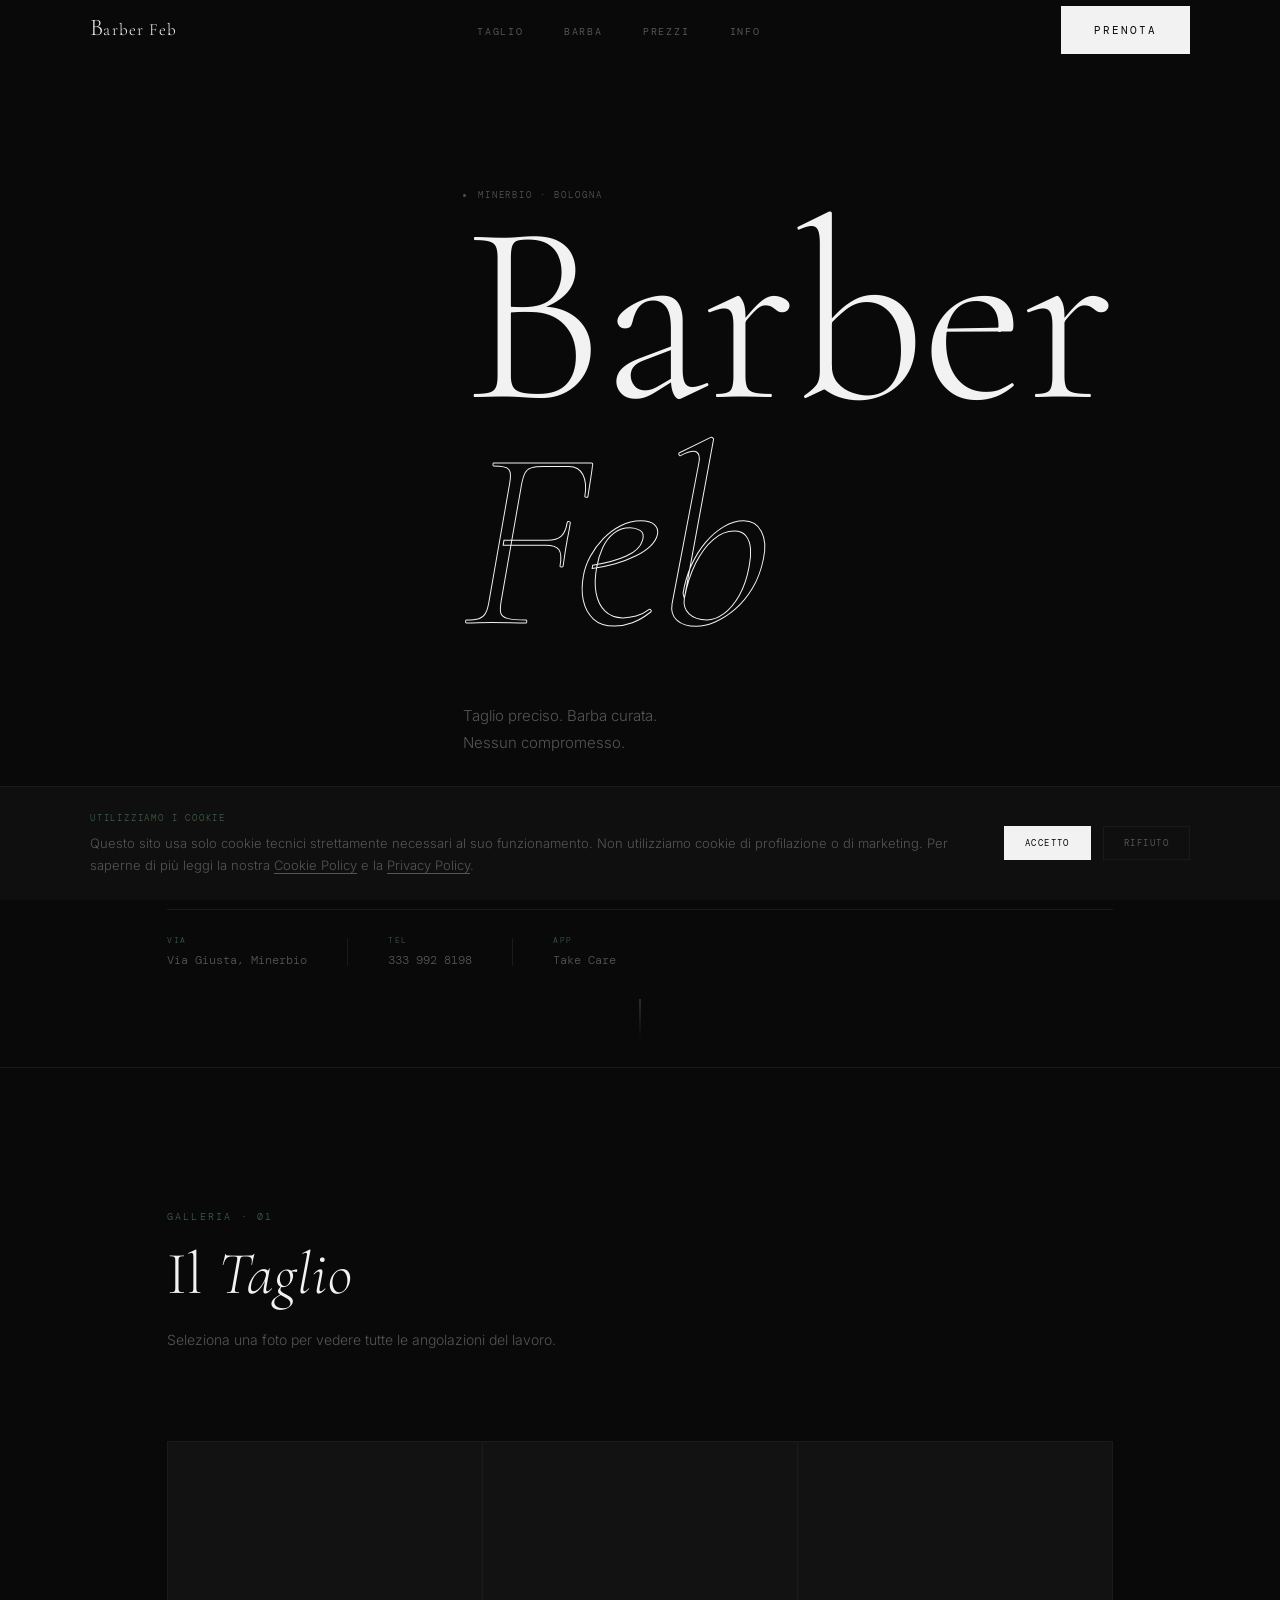
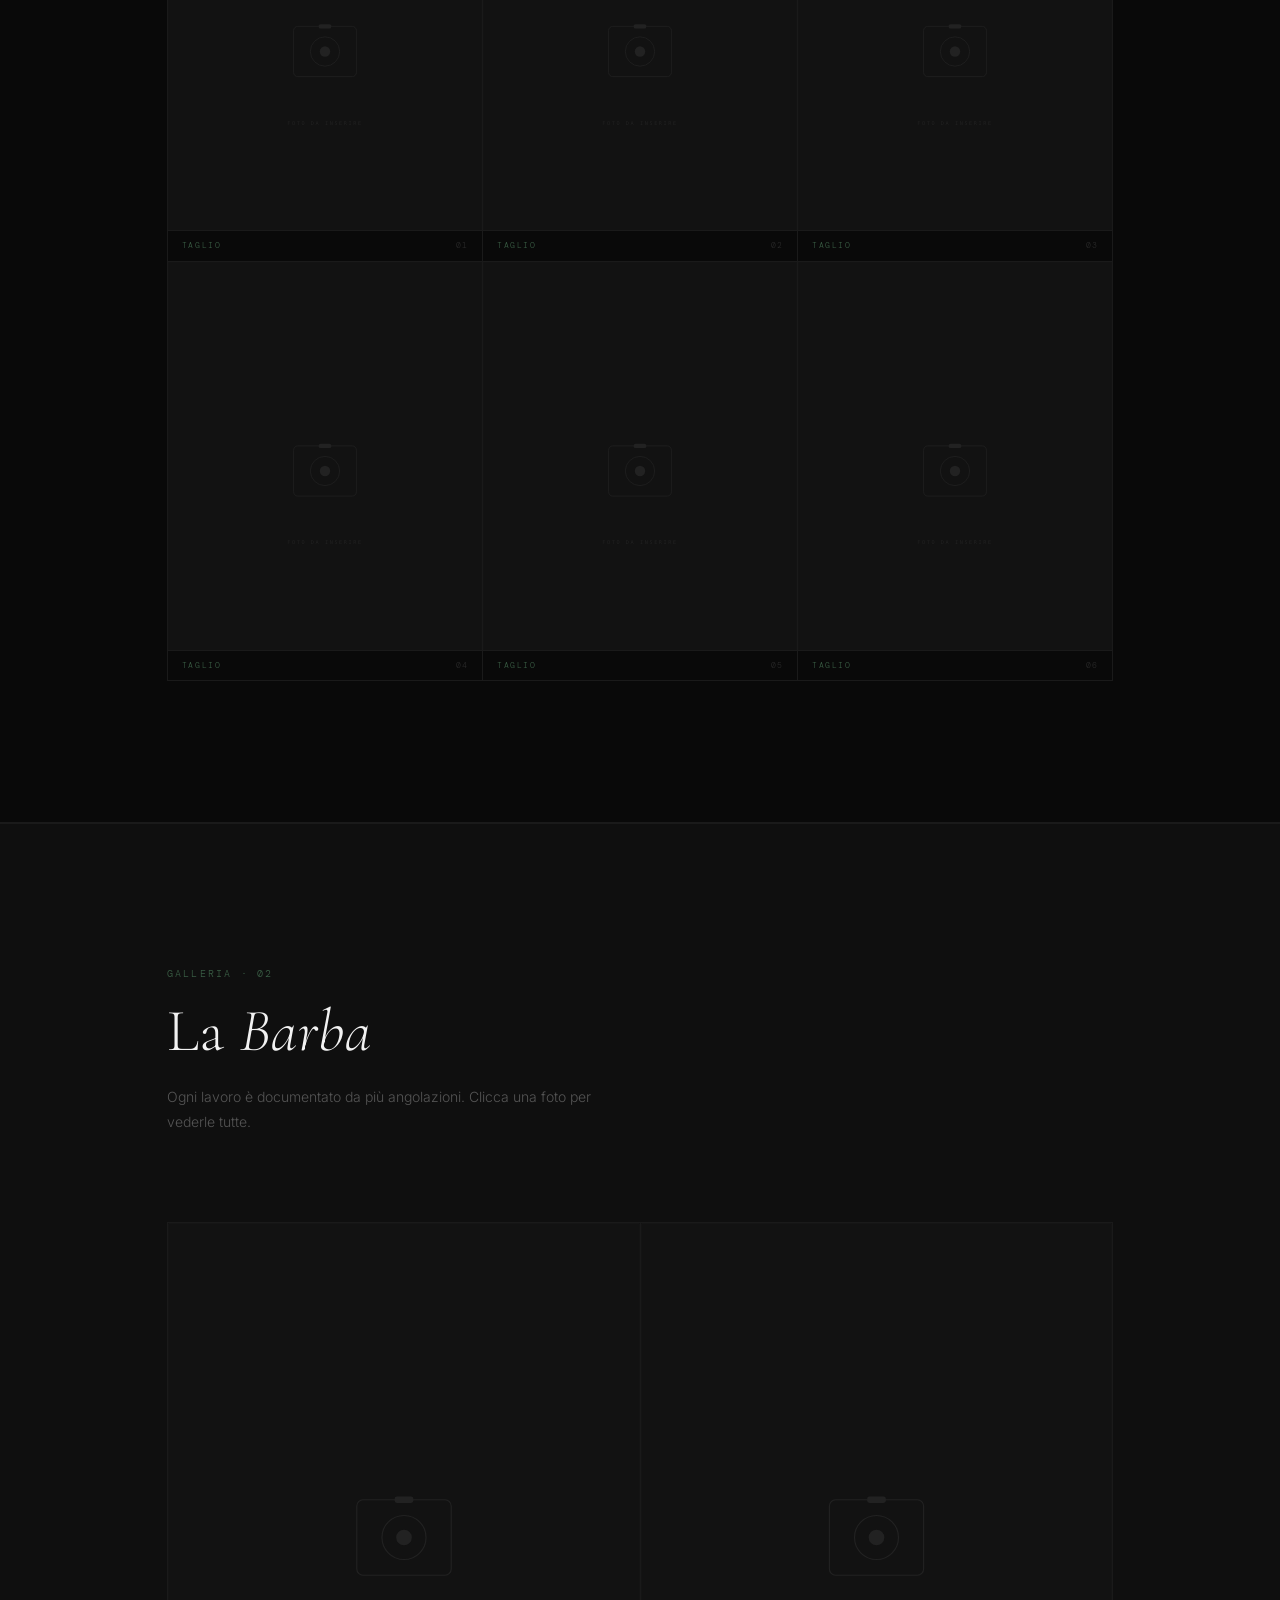
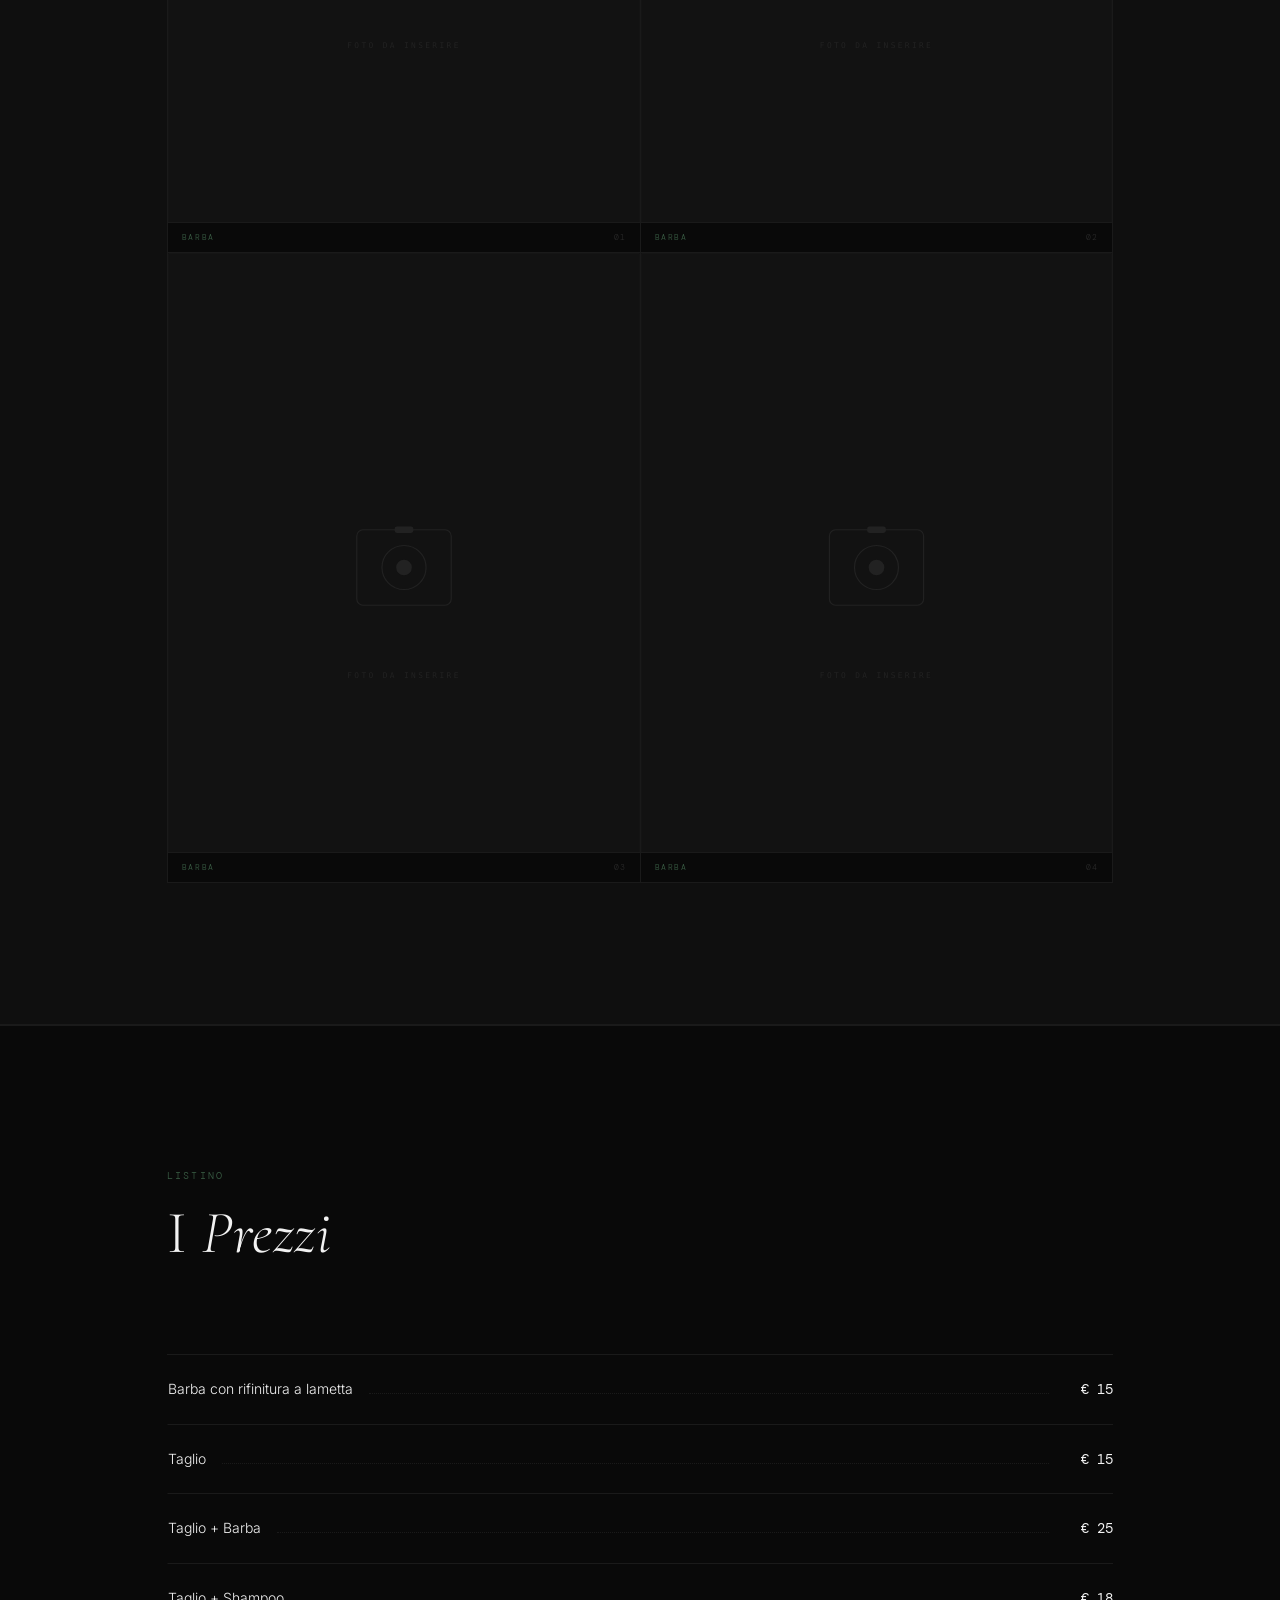
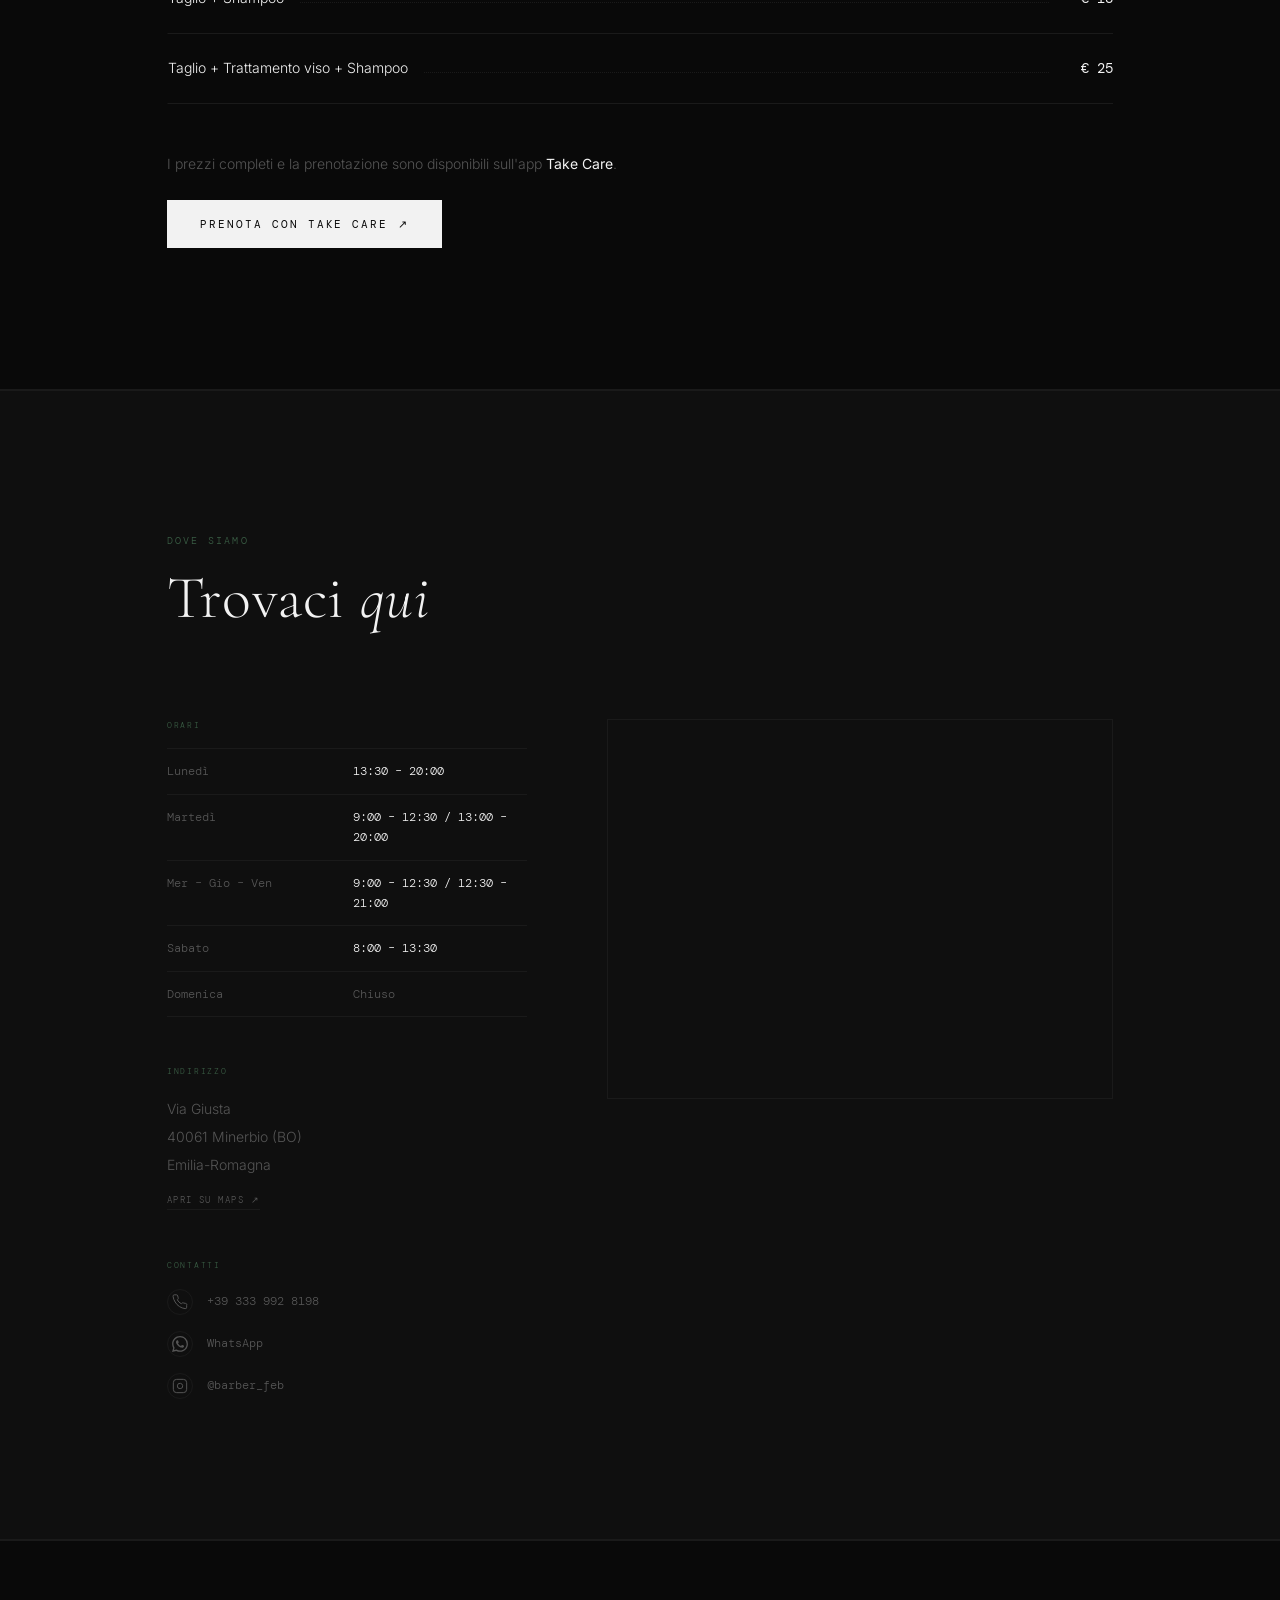
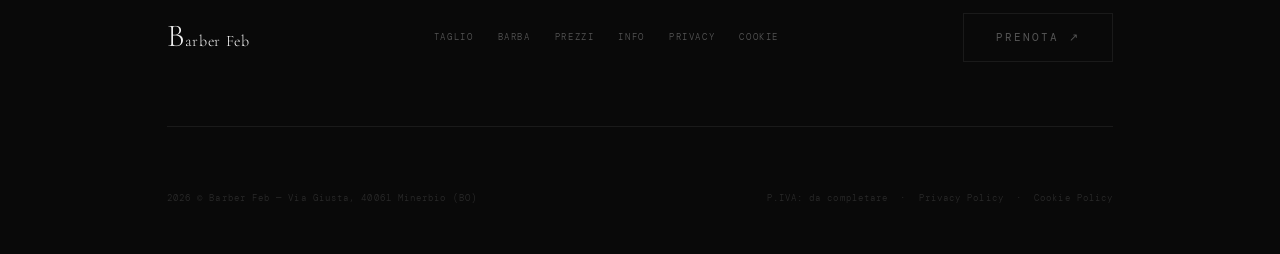
==== commit bc9755f6: "v3.0 — Design minimal elegante: Cormorant Garamond + Inter light, niente elementi decorativi" ====
--- a/index.html
+++ b/index.html
@@ -23,7 +23,7 @@
   <!-- Google Fonts -->
   <link rel="preconnect" href="https://fonts.googleapis.com" />
   <link rel="preconnect" href="https://fonts.gstatic.com" crossorigin />
-  <link href="https://fonts.googleapis.com/css2?family=Bebas+Neue&family=Syne:wght@600;700;800&family=Manrope:wght@400;500;600;700&family=Space+Mono:wght@400;700&display=swap" rel="stylesheet" />
+  <link href="https://fonts.googleapis.com/css2?family=Cormorant+Garamond:ital,wght@0,300;0,400;0,600;1,300;1,400&family=Inter:wght@300;400;500&family=DM+Mono:wght@300;400&display=swap" rel="stylesheet" />
 
   <link rel="stylesheet" href="style.css" />
 </head>
@@ -135,9 +135,6 @@
   <section id="hero" aria-label="Hero — Barber Feb">
     <!-- Grain texture -->
     <div class="hero-grain" aria-hidden="true"></div>
-
-    <!-- Decorative large B -->
-    <div class="hero-bg-letter" aria-hidden="true">B</div>
 
     <div class="hero-inner">
       <div class="hero-content">
--- a/style.css
+++ b/style.css
@@ -1,62 +1,43 @@
 /* ============================================================
-   BARBER FEB — style.css  v2.0
-   Palette: Nero #0a0a0a · Bianco #fff · Verde foresta #3a5e45 (dettagli minimi)
-   ============================================================ */
-
-/* ============================================================
-   0. GOOGLE FONTS
-   ============================================================ */
-@import url('https://fonts.googleapis.com/css2?family=Bebas+Neue&family=Syne:wght@600;700;800&family=Manrope:wght@400;500;600;700&family=Space+Mono:wght@400;700&display=swap');
-
-/* ============================================================
-   1. CSS CUSTOM PROPERTIES
+   BARBER FEB — style.css  v3.0  MINIMAL ELEGANCE
+   Nero · Bianco · Verde foresta (solo micro-dettagli)
+   ============================================================ */
+
+/* ============================================================
+   0. FONT
+   ============================================================ */
+@import url('https://fonts.googleapis.com/css2?family=Cormorant+Garamond:ital,wght@0,300;0,400;0,600;1,300;1,400&family=Inter:wght@300;400;500&family=DM+Mono:wght@300;400&display=swap');
+
+/* ============================================================
+   1. VARIABILI
    ============================================================ */
 :root {
-  /* Core palette */
-  --bg:           #0a0a0a;
-  --bg-2:         #111111;
-  --bg-3:         #161616;
-  --text:         #ffffff;
-  --text-muted:   #666666;
-  --text-subtle:  #3a3a3a;
-  --divider:      #1c1c1c;
-
-  /* Verde foresta — usato SOLO per micro-dettagli */
-  --green:        #3a5e45;
-  --green-faint:  rgba(58, 94, 69, 0.18);
-
-  /* Typography */
-  --font-display: 'Bebas Neue', Impact, sans-serif;
-  --font-heading: 'Syne', system-ui, sans-serif;
-  --font-body:    'Manrope', system-ui, -apple-system, sans-serif;
-  --font-mono:    'Space Mono', 'Courier New', monospace;
-
-  /* Easing */
-  --ease:     cubic-bezier(0.25, 0, 0, 1);
-  --ease-out: cubic-bezier(0, 0, 0.25, 1);
-
-  /* Transitions */
-  --t-fast:  180ms var(--ease);
-  --t-base:  380ms var(--ease);
-  --t-slow:  600ms var(--ease);
-
-  /* Layout */
-  --max-w:      1200px;
-  --px:         clamp(1.25rem, 5vw, 4rem);
-  --py:         clamp(5rem, 10vw, 9rem);
-
-  /* Nav */
-  --nav-h:  64px;
-}
-
-/* ============================================================
-   2. RESET & BASE
-   ============================================================ */
-*, *::before, *::after {
-  box-sizing: border-box;
-  margin: 0;
-  padding: 0;
-}
+  --bg:          #090909;
+  --bg-2:        #0f0f0f;
+  --text:        #f2f2f2;
+  --text-muted:  #555555;
+  --text-dim:    #2a2a2a;
+  --divider:     #1a1a1a;
+  --green:       #3a5e45;
+
+  --font-serif:  'Cormorant Garamond', Georgia, serif;
+  --font-sans:   'Inter', system-ui, -apple-system, sans-serif;
+  --font-mono:   'DM Mono', 'Courier New', monospace;
+
+  --ease:        cubic-bezier(0.25, 0, 0, 1);
+  --t:           320ms var(--ease);
+  --t-slow:      600ms var(--ease);
+
+  --max-w:       1100px;
+  --px:          clamp(1.5rem, 6vw, 5rem);
+  --py:          clamp(5rem, 11vw, 9rem);
+  --nav-h:       60px;
+}
+
+/* ============================================================
+   2. RESET
+   ============================================================ */
+*, *::before, *::after { box-sizing: border-box; margin: 0; padding: 0; }
 
 html {
   font-size: 16px;
@@ -66,17 +47,17 @@
 }
 
 body {
-  background-color: var(--bg);
+  background: var(--bg);
   color: var(--text);
-  font-family: var(--font-body);
-  font-weight: 400;
+  font-family: var(--font-sans);
+  font-weight: 300;
   line-height: 1.7;
   overflow-x: hidden;
 }
 
 img, svg { display: block; max-width: 100%; }
 a { color: inherit; text-decoration: none; }
-ul, ol { list-style: none; }
+ul { list-style: none; }
 button { cursor: pointer; background: none; border: none; font-family: inherit; color: inherit; }
 
 /* ============================================================
@@ -84,20 +65,16 @@
    ============================================================ */
 .reveal {
   opacity: 0;
-  transform: translateY(22px);
-  transition: opacity var(--t-base), transform var(--t-base);
+  transform: translateY(16px);
+  transition: opacity var(--t-slow), transform var(--t-slow);
   transition-delay: var(--reveal-delay, 0ms);
 }
-.reveal.is-visible {
-  opacity: 1;
-  transform: translateY(0);
-}
-
-/* ============================================================
-   4. LAYOUT UTILITIES
+.reveal.is-visible { opacity: 1; transform: none; }
+
+/* ============================================================
+   4. LAYOUT
    ============================================================ */
 .section-wrap {
-  width: 100%;
   max-width: var(--max-w);
   margin: 0 auto;
   padding: var(--py) var(--px);
@@ -106,184 +83,135 @@
 .section-label {
   font-family: var(--font-mono);
   font-size: 0.625rem;
-  letter-spacing: 0.2em;
+  letter-spacing: 0.22em;
   text-transform: uppercase;
-  color: var(--green);   /* Verde foresta — piccolo dettaglio */
-  margin-bottom: 0.5rem;
+  color: var(--green);
+  margin-bottom: 1rem;
 }
 
 .section-title {
-  font-family: var(--font-heading);
-  font-weight: 800;
-  font-size: clamp(2.25rem, 5.5vw, 3.5rem);
-  letter-spacing: -0.025em;
-  line-height: 1.05;
-  text-transform: uppercase;
+  font-family: var(--font-serif);
+  font-weight: 300;
+  font-size: clamp(2.25rem, 5vw, 3.75rem);
+  letter-spacing: 0.01em;
+  line-height: 1.1;
   color: var(--text);
 }
 
 .section-title em {
-  font-style: normal;
-  /* Verde foresta invisibile — solo un tocco di colore nel titolo */
-  color: var(--text);
-  -webkit-text-stroke: 1px var(--green);
-  /* Fallback: colore bianco normale su browser senza text-stroke */
+  font-style: italic;
+  font-weight: 300;
 }
 
 .section-subtitle {
-  margin-top: 1rem;
-  font-size: 0.9375rem;
+  margin-top: 1.25rem;
+  font-size: 0.875rem;
+  font-weight: 300;
   color: var(--text-muted);
-  max-width: 50ch;
-}
-
-.section-header {
-  margin-bottom: clamp(3rem, 6vw, 5rem);
-}
+  max-width: 48ch;
+  line-height: 1.8;
+}
+
+.section-header { margin-bottom: clamp(3rem, 7vw, 5.5rem); }
 
 .section-divider {
   width: 100%;
   height: 1px;
-  background-color: var(--divider);
-}
-
-/* ============================================================
-   5. BUTTONS
+  background: var(--divider);
+}
+
+/* ============================================================
+   5. BOTTONI
    ============================================================ */
 .btn-primary {
   display: inline-flex;
   align-items: center;
-  gap: 0.5rem;
-  font-family: var(--font-body);
-  font-weight: 600;
-  font-size: 0.9375rem;
-  letter-spacing: 0.02em;
+  gap: 0.625rem;
+  font-family: var(--font-mono);
+  font-weight: 400;
+  font-size: 0.6875rem;
+  letter-spacing: 0.18em;
+  text-transform: uppercase;
   color: var(--bg);
-  background-color: var(--text);
-  padding: 0.875rem 1.875rem;
+  background: var(--text);
+  padding: 0.875rem 2rem;
   border: 1px solid var(--text);
-  border-radius: 2px;
-  transition: background-color var(--t-fast), color var(--t-fast), border-color var(--t-fast);
+  transition: background var(--t), color var(--t);
   white-space: nowrap;
 }
-.btn-primary:hover,
-.btn-primary:focus-visible {
-  background-color: transparent;
-  color: var(--text);
-}
-.btn-primary:focus-visible {
-  outline: 2px solid var(--green);
-  outline-offset: 3px;
-}
+.btn-primary:hover { background: transparent; color: var(--text); }
+.btn-primary:focus-visible { outline: 1px solid var(--green); outline-offset: 4px; }
 
 .btn-ghost {
   display: inline-flex;
   align-items: center;
-  gap: 0.5rem;
-  font-family: var(--font-body);
-  font-weight: 600;
-  font-size: 0.9375rem;
-  letter-spacing: 0.02em;
-  color: var(--text);
-  background-color: transparent;
-  padding: 0.875rem 1.875rem;
+  gap: 0.625rem;
+  font-family: var(--font-mono);
+  font-weight: 400;
+  font-size: 0.6875rem;
+  letter-spacing: 0.18em;
+  text-transform: uppercase;
+  color: var(--text-muted);
+  background: transparent;
+  padding: 0.875rem 2rem;
   border: 1px solid var(--divider);
-  border-radius: 2px;
-  transition: border-color var(--t-fast), color var(--t-fast);
+  transition: border-color var(--t), color var(--t);
   white-space: nowrap;
 }
-.btn-ghost:hover,
-.btn-ghost:focus-visible {
-  border-color: var(--text-muted);
-}
-.btn-ghost:focus-visible {
-  outline: 2px solid var(--green);
-  outline-offset: 3px;
-}
-
-.btn-arrow {
-  font-size: 1.1em;
-  line-height: 1;
-  transition: transform var(--t-fast);
-}
+.btn-ghost:hover { border-color: var(--text-muted); color: var(--text); }
+.btn-ghost:focus-visible { outline: 1px solid var(--green); outline-offset: 4px; }
+
+.btn-arrow { transition: transform var(--t); }
 .btn-primary:hover .btn-arrow,
-.btn-ghost:hover .btn-arrow {
-  transform: translate(3px, -3px);
-}
+.btn-ghost:hover .btn-arrow { transform: translate(2px, -2px); }
 
 /* ============================================================
    6. COOKIE BANNER
    ============================================================ */
 .cookie-banner {
   position: fixed;
-  bottom: 0;
-  left: 0;
-  right: 0;
+  bottom: 0; left: 0; right: 0;
   z-index: 9999;
-  background-color: var(--bg-3);
-  border-top: 1px solid var(--green);   /* Verde: sottile linea superiore */
-  padding: 1.25rem var(--px);
+  background: var(--bg-2);
+  border-top: 1px solid var(--divider);
+  padding: 1.5rem var(--px);
   transform: translateY(100%);
   transition: transform 0.5s var(--ease);
 }
-.cookie-banner.visible {
-  transform: translateY(0);
-}
+.cookie-banner.visible { transform: translateY(0); }
 .cookie-banner-inner {
   max-width: var(--max-w);
   margin: 0 auto;
   display: flex;
   align-items: center;
-  gap: 2rem;
+  gap: 2.5rem;
   flex-wrap: wrap;
 }
 .cookie-text { flex: 1; min-width: 200px; }
 .cookie-title {
   font-family: var(--font-mono);
-  font-size: 0.6875rem;
-  letter-spacing: 0.15em;
+  font-size: 0.5625rem;
+  letter-spacing: 0.2em;
   text-transform: uppercase;
   color: var(--green);
-  margin-bottom: 0.4rem;
-}
-.cookie-body {
-  font-size: 0.8125rem;
-  color: var(--text-muted);
-  line-height: 1.6;
-  max-width: 70ch;
-}
-.cookie-link {
-  color: var(--text-muted);
-  text-decoration: underline;
-  text-underline-offset: 3px;
-}
+  margin-bottom: 0.375rem;
+}
+.cookie-body { font-size: 0.8125rem; font-weight: 300; color: var(--text-muted); line-height: 1.7; }
+.cookie-link { color: var(--text-muted); text-decoration: underline; text-underline-offset: 3px; }
 .cookie-link:hover { color: var(--text); }
-.cookie-actions {
-  display: flex;
-  gap: 0.75rem;
-  flex-shrink: 0;
-}
+.cookie-actions { display: flex; gap: 0.75rem; flex-shrink: 0; }
 .cookie-btn {
   font-family: var(--font-mono);
-  font-size: 0.6875rem;
-  letter-spacing: 0.12em;
+  font-size: 0.5625rem;
+  letter-spacing: 0.16em;
   text-transform: uppercase;
   padding: 0.625rem 1.25rem;
-  border-radius: 2px;
-  transition: background-color var(--t-fast), color var(--t-fast), border-color var(--t-fast);
   border: 1px solid transparent;
-}
-.cookie-btn-accept {
-  background-color: var(--text);
-  color: var(--bg);
-  border-color: var(--text);
-}
-.cookie-btn-accept:hover { background-color: transparent; color: var(--text); }
-.cookie-btn-reject {
-  background-color: transparent;
-  color: var(--text-muted);
-  border-color: var(--divider);
-}
+  transition: all var(--t);
+}
+.cookie-btn-accept { background: var(--text); color: var(--bg); border-color: var(--text); }
+.cookie-btn-accept:hover { background: transparent; color: var(--text); }
+.cookie-btn-reject { background: transparent; color: var(--text-muted); border-color: var(--divider); }
 .cookie-btn-reject:hover { border-color: var(--text-muted); color: var(--text); }
 
 /* ============================================================
@@ -291,48 +219,37 @@
    ============================================================ */
 .whatsapp-fab {
   position: fixed;
-  bottom: 1.75rem;
-  right: 1.75rem;
+  bottom: 2rem; right: 2rem;
   z-index: 500;
-  width: 56px;
-  height: 56px;
-  background-color: var(--bg-3);
-  border: 1px solid var(--green);    /* Verde: bordo sottile */
+  width: 48px; height: 48px;
+  background: var(--bg-2);
+  border: 1px solid var(--divider);
   border-radius: 50%;
   display: flex;
   align-items: center;
   justify-content: center;
-  color: var(--text);
-  transition: transform var(--t-fast), background-color var(--t-fast), border-color var(--t-fast);
-  box-shadow: 0 4px 24px rgba(0,0,0,0.5);
-}
-.whatsapp-fab:hover {
-  transform: scale(1.08);
-  background-color: var(--green);
-}
-.whatsapp-fab:focus-visible {
-  outline: 2px solid var(--green);
-  outline-offset: 3px;
-}
-
-/* ============================================================
-   8. NAVIGATION
+  color: var(--text-muted);
+  transition: color var(--t), border-color var(--t);
+}
+.whatsapp-fab:hover { color: var(--text); border-color: var(--text-muted); }
+.whatsapp-fab:focus-visible { outline: 1px solid var(--green); outline-offset: 4px; }
+
+/* ============================================================
+   8. NAVIGAZIONE
    ============================================================ */
 #nav {
   position: fixed;
-  top: 0;
-  left: 0;
-  right: 0;
+  top: 0; left: 0; right: 0;
   z-index: 200;
   padding: 0 var(--px);
-  transition: background-color var(--t-base), border-color var(--t-base), backdrop-filter var(--t-base);
   border-bottom: 1px solid transparent;
+  transition: background var(--t-slow), border-color var(--t-slow), backdrop-filter var(--t-slow);
 }
 #nav.scrolled {
-  background-color: rgba(10, 10, 10, 0.96);
+  background: rgba(9,9,9,0.97);
   border-bottom-color: var(--divider);
-  backdrop-filter: blur(14px);
-  -webkit-backdrop-filter: blur(14px);
+  backdrop-filter: blur(12px);
+  -webkit-backdrop-filter: blur(12px);
 }
 .nav-inner {
   display: flex;
@@ -341,649 +258,461 @@
   height: var(--nav-h);
   max-width: var(--max-w);
   margin: 0 auto;
-  gap: 1.5rem;
-}
-
-/* Logo nav */
-.nav-brand {
-  display: flex;
-  align-items: baseline;
-  gap: 0;
-  flex-shrink: 0;
-}
+  gap: 2rem;
+}
+
+/* Logo */
+.nav-brand { display: flex; align-items: baseline; gap: 0; flex-shrink: 0; }
 .nav-logo-b {
-  font-family: var(--font-display);
-  font-size: 1.75rem;
+  font-family: var(--font-serif);
+  font-weight: 300;
+  font-size: 1.5rem;
   line-height: 1;
   color: var(--text);
-  letter-spacing: 0;
-  /* Il verde è quasi invisibile — solo un sottilissimo text-stroke */
-  -webkit-text-stroke: 0.5px var(--green);
+  letter-spacing: 0.02em;
 }
 .nav-logo-text {
-  font-family: var(--font-heading);
-  font-weight: 700;
-  font-size: 0.875rem;
-  letter-spacing: 0.1em;
-  text-transform: uppercase;
+  font-family: var(--font-serif);
+  font-weight: 300;
+  font-size: 1.0625rem;
+  letter-spacing: 0.06em;
   color: var(--text);
 }
 
-.nav-links {
-  display: none;
-  gap: 2.5rem;
-  align-items: center;
-}
+.nav-links { display: none; gap: 2.5rem; align-items: center; }
 .nav-links a {
-  font-family: var(--font-body);
-  font-size: 0.8125rem;
-  font-weight: 500;
-  letter-spacing: 0.06em;
+  font-family: var(--font-mono);
+  font-size: 0.625rem;
+  font-weight: 400;
+  letter-spacing: 0.18em;
   text-transform: uppercase;
   color: var(--text-muted);
-  transition: color var(--t-fast);
+  transition: color var(--t);
   position: relative;
 }
 .nav-links a::after {
   content: '';
   position: absolute;
-  bottom: -3px;
-  left: 0;
-  width: 0;
-  height: 1px;
-  background-color: var(--green);   /* Verde: underline hover */
-  transition: width var(--t-fast);
+  bottom: -2px; left: 0;
+  width: 0; height: 1px;
+  background: var(--green);
+  transition: width var(--t);
 }
 .nav-links a:hover { color: var(--text); }
 .nav-links a:hover::after { width: 100%; }
-.nav-links a:focus-visible {
-  outline: 2px solid var(--green);
-  outline-offset: 4px;
-  border-radius: 1px;
-}
-
-.nav-cta { flex-shrink: 0; display: none; }
+
+.nav-cta { display: none; flex-shrink: 0; }
 
 /* Hamburger */
 .nav-hamburger {
-  display: flex;
-  flex-direction: column;
-  justify-content: center;
-  gap: 5px;
-  width: 2.5rem;
-  height: 2.5rem;
-  padding: 0.5rem;
-  flex-shrink: 0;
+  display: flex; flex-direction: column;
+  justify-content: center; gap: 5px;
+  width: 2rem; height: 2rem;
+  padding: 0.375rem; flex-shrink: 0;
 }
 .nav-hamburger span {
-  display: block;
-  width: 100%;
-  height: 1px;
-  background-color: var(--text);
-  transition: transform var(--t-fast), opacity var(--t-fast);
+  display: block; width: 100%; height: 1px;
+  background: var(--text);
+  transition: transform var(--t), opacity var(--t);
   transform-origin: center;
 }
-.nav-hamburger[aria-expanded="true"] span:nth-child(1) {
-  transform: translateY(6px) rotate(45deg);
-}
+.nav-hamburger[aria-expanded="true"] span:nth-child(1) { transform: translateY(6px) rotate(45deg); }
 .nav-hamburger[aria-expanded="true"] span:nth-child(2) { opacity: 0; }
-.nav-hamburger[aria-expanded="true"] span:nth-child(3) {
-  transform: translateY(-6px) rotate(-45deg);
-}
-.nav-hamburger:focus-visible {
-  outline: 2px solid var(--green);
-  outline-offset: 3px;
-  border-radius: 2px;
-}
+.nav-hamburger[aria-expanded="true"] span:nth-child(3) { transform: translateY(-6px) rotate(-45deg); }
+.nav-hamburger:focus-visible { outline: 1px solid var(--green); outline-offset: 4px; }
 
 /* Mobile menu */
 #mobile-menu {
-  position: fixed;
-  inset: 0;
-  z-index: 190;
-  background-color: var(--bg);
-  display: flex;
-  flex-direction: column;
-  align-items: center;
-  justify-content: center;
-  gap: 0.5rem;
-  opacity: 0;
-  pointer-events: none;
-  transition: opacity var(--t-base);
-}
-#mobile-menu.open {
-  opacity: 1;
-  pointer-events: all;
-}
+  position: fixed; inset: 0; z-index: 190;
+  background: var(--bg);
+  display: flex; flex-direction: column;
+  align-items: center; justify-content: center; gap: 0.5rem;
+  opacity: 0; pointer-events: none;
+  transition: opacity var(--t-slow);
+}
+#mobile-menu.open { opacity: 1; pointer-events: all; }
 .mobile-menu-close {
-  position: absolute;
-  top: 1.25rem;
-  right: var(--px);
-  font-size: 1.25rem;
-  color: var(--text-muted);
-  padding: 0.5rem;
-  transition: color var(--t-fast);
+  position: absolute; top: 1rem; right: var(--px);
+  font-size: 1.125rem; color: var(--text-muted);
+  padding: 0.5rem; transition: color var(--t);
 }
 .mobile-menu-close:hover { color: var(--text); }
 .mobile-menu-links {
-  display: flex;
-  flex-direction: column;
-  align-items: center;
-  gap: 2.5rem;
-  margin-bottom: 3rem;
+  display: flex; flex-direction: column;
+  align-items: center; gap: 2rem; margin-bottom: 3rem;
 }
 .mobile-menu-links a {
-  font-family: var(--font-heading);
-  font-size: clamp(2rem, 8vw, 3.25rem);
-  font-weight: 800;
-  text-transform: uppercase;
-  letter-spacing: 0.04em;
-  color: var(--text);
-  transition: color var(--t-fast);
+  font-family: var(--font-serif);
+  font-size: clamp(2rem, 8vw, 3rem);
+  font-weight: 300; letter-spacing: 0.04em;
+  color: var(--text); transition: color var(--t);
 }
 .mobile-menu-links a:hover { color: var(--text-muted); }
 
 /* ============================================================
-   9. HERO SECTION
+   9. HERO
    ============================================================ */
 #hero {
   position: relative;
   min-height: 100svh;
-  display: flex;
-  align-items: stretch;
+  display: flex; align-items: center;
   padding-top: var(--nav-h);
-  background-color: var(--bg);
+  background: var(--bg);
   overflow: hidden;
 }
 
-/* Grain sottile */
-#hero::before {
-  content: '';
-  position: absolute;
-  inset: 0;
-  background-image: url("data:image/svg+xml,%3Csvg xmlns='http://www.w3.org/2000/svg' width='300' height='300'%3E%3Cfilter id='n'%3E%3CfeTurbulence type='fractalNoise' baseFrequency='0.75' numOctaves='4' stitchTiles='stitch'/%3E%3C/filter%3E%3Crect width='300' height='300' filter='url(%23n)' opacity='0.04'/%3E%3C/svg%3E");
-  pointer-events: none;
-  z-index: 0;
-}
-
-/* Grande B decorativa di sfondo */
-.hero-bg-letter {
-  position: absolute;
-  right: -0.1em;
-  top: 50%;
-  transform: translateY(-50%);
-  font-family: var(--font-display);
-  font-size: clamp(18rem, 45vw, 55rem);
-  line-height: 1;
-  color: transparent;
-  -webkit-text-stroke: 1px rgba(255,255,255,0.025);
-  pointer-events: none;
-  user-select: none;
-  z-index: 0;
-  animation: bgLetterIn 1.4s var(--ease) 0.3s both;
-}
-
-@keyframes bgLetterIn {
-  from { opacity: 0; transform: translateY(-50%) scale(1.04); }
-  to   { opacity: 1; transform: translateY(-50%) scale(1); }
-}
-
-.hero-grain { display: none; } /* handled by ::before */
+.hero-bg-letter { display: none; } /* rimosso */
+.hero-grain { display: none; }
 
 .hero-inner {
-  position: relative;
-  z-index: 1;
-  width: 100%;
-  max-width: var(--max-w);
+  position: relative; z-index: 1;
+  width: 100%; max-width: var(--max-w);
   margin: 0 auto;
-  padding: clamp(3rem, 8vw, 6rem) var(--px) clamp(3rem, 6vw, 5rem);
-  display: flex;
-  flex-direction: column;
+  padding: clamp(4rem, 10vw, 8rem) var(--px) clamp(4rem, 8vw, 6rem);
+  display: flex; flex-direction: column;
   justify-content: space-between;
-  gap: 3rem;
+  min-height: calc(100svh - var(--nav-h));
+  gap: 4rem;
 }
 
 .hero-eyebrow {
-  display: flex;
-  align-items: center;
-  gap: 0.625rem;
-  font-family: var(--font-mono);
-  font-size: 0.625rem;
-  letter-spacing: 0.22em;
-  text-transform: uppercase;
-  color: var(--text-muted);
+  display: flex; align-items: center; gap: 0.75rem;
+  font-family: var(--font-mono);
+  font-size: 0.5625rem; letter-spacing: 0.22em;
+  text-transform: uppercase; color: var(--text-muted);
   opacity: 0;
-  animation: fadeUp 600ms var(--ease) 200ms both;
+  animation: fadeUp 800ms var(--ease) 200ms both;
 }
 .hero-dot {
-  width: 4px;
-  height: 4px;
+  width: 3px; height: 3px;
   border-radius: 50%;
-  background-color: var(--green);   /* Verde: puntino */
+  background: var(--green);
   flex-shrink: 0;
 }
 
 .hero-content { align-self: flex-end; }
 
 .hero-title {
-  font-family: var(--font-display);
-  font-size: clamp(7rem, 26vw, 19rem);
-  line-height: 0.82;
-  letter-spacing: 0.01em;
-  text-transform: uppercase;
+  font-family: var(--font-serif);
+  font-weight: 300;
+  font-style: normal;
+  font-size: clamp(5.5rem, 22vw, 16rem);
+  line-height: 0.88;
+  letter-spacing: -0.01em;
   color: var(--text);
-  margin-bottom: clamp(1.5rem, 3vw, 2.5rem);
+  margin-bottom: clamp(2rem, 4vw, 3rem);
 }
 .word-barber {
   display: block;
   opacity: 0;
-  animation: heroWordIn 900ms var(--ease) 300ms both;
+  animation: fadeUp 900ms var(--ease) 300ms both;
 }
 .word-feb {
   display: block;
-  -webkit-text-stroke: 2px var(--text);
+  font-style: italic;
   color: transparent;
+  -webkit-text-stroke: 1px var(--text);
   opacity: 0;
-  animation: heroWordIn 900ms var(--ease) 450ms both;
-}
-@keyframes heroWordIn {
-  from { opacity: 0; transform: translateY(40px); }
-  to   { opacity: 1; transform: translateY(0); }
+  animation: fadeUp 900ms var(--ease) 500ms both;
 }
 
 .hero-tagline {
-  font-family: var(--font-body);
-  font-size: clamp(1rem, 2vw, 1.125rem);
-  font-weight: 500;
+  font-family: var(--font-sans);
+  font-size: 0.9375rem;
+  font-weight: 300;
   color: var(--text-muted);
   max-width: 38ch;
-  line-height: 1.65;
-  letter-spacing: 0.01em;
+  line-height: 1.8;
   margin-bottom: clamp(2rem, 4vw, 2.5rem);
   opacity: 0;
   animation: fadeUp 700ms var(--ease) 700ms both;
 }
+
 .hero-cta {
-  display: flex;
-  align-items: center;
-  gap: 1rem;
-  flex-wrap: wrap;
+  display: flex; align-items: center; gap: 1rem; flex-wrap: wrap;
   opacity: 0;
   animation: fadeUp 700ms var(--ease) 900ms both;
 }
 
 @keyframes fadeUp {
-  from { opacity: 0; transform: translateY(16px); }
-  to   { opacity: 1; transform: translateY(0); }
-}
-
-/* Meta bar in basso */
+  from { opacity: 0; transform: translateY(14px); }
+  to   { opacity: 1; transform: none; }
+}
+
+/* Meta bar */
 .hero-meta {
-  display: flex;
-  align-items: center;
-  gap: 0;
-  flex-wrap: wrap;
+  display: flex; align-items: center; gap: 0; flex-wrap: wrap;
   border-top: 1px solid var(--divider);
   padding-top: 1.5rem;
   opacity: 0;
   animation: fadeUp 600ms var(--ease) 1100ms both;
 }
 .hero-meta-item {
-  display: flex;
-  flex-direction: column;
-  gap: 0.2rem;
-  padding: 0 2rem 0 0;
-}
-.hero-meta-item:first-child { padding-left: 0; }
+  display: flex; flex-direction: column; gap: 0.2rem;
+  padding: 0 2.5rem 0 0;
+}
 .hero-meta-label {
   font-family: var(--font-mono);
-  font-size: 0.5625rem;
-  letter-spacing: 0.18em;
-  text-transform: uppercase;
-  color: var(--green);   /* Verde: etichetta micro */
+  font-size: 0.5rem; letter-spacing: 0.22em;
+  text-transform: uppercase; color: var(--green);
 }
 .hero-meta-value {
   font-family: var(--font-mono);
-  font-size: 0.75rem;
-  letter-spacing: 0.04em;
-  color: var(--text-muted);
-}
+  font-size: 0.75rem; color: var(--text-muted);
+}
+.hero-meta-link { transition: color var(--t); }
 .hero-meta-link:hover { color: var(--text); }
 .hero-meta-sep {
-  width: 1px;
-  height: 32px;
-  background-color: var(--divider);
-  margin: 0 2rem 0 0;
-  flex-shrink: 0;
-}
-
-/* Scroll indicator */
+  width: 1px; height: 28px;
+  background: var(--divider);
+  margin: 0 2.5rem 0 0; flex-shrink: 0;
+}
+
+/* Scroll line */
 .hero-scroll {
-  position: absolute;
-  bottom: 2rem;
-  left: 50%;
+  position: absolute; bottom: 1.75rem; left: 50%;
   transform: translateX(-50%);
-  display: flex;
-  flex-direction: column;
-  align-items: center;
-  z-index: 1;
-  animation: fadeIn 600ms var(--ease) 1.5s both;
+  animation: fadeIn 1s var(--ease) 1.5s both;
 }
 .hero-scroll-line {
-  width: 1px;
-  height: 48px;
+  width: 1px; height: 40px;
   background: linear-gradient(to bottom, var(--green), transparent);
-  animation: scrollPulse 2s ease-in-out infinite;
+  animation: scrollPulse 2.5s ease-in-out infinite;
 }
 @keyframes scrollPulse {
-  0%, 100% { opacity: 0.3; transform: scaleY(1); }
-  50%       { opacity: 0.8; transform: scaleY(1.15); }
-}
-@keyframes fadeIn {
-  from { opacity: 0; }
-  to   { opacity: 1; }
-}
-
-/* ============================================================
-   10. WORKS GRID (gallery cards)
+  0%, 100% { opacity: 0.25; }
+  50%       { opacity: 0.6; }
+}
+@keyframes fadeIn { from { opacity: 0; } to { opacity: 1; } }
+
+/* ============================================================
+   10. GALLERIA — WORK CARDS
    ============================================================ */
 #taglio, #barba {
-  background-color: var(--bg);
+  background: var(--bg);
   border-top: 1px solid var(--divider);
 }
-#barba { background-color: var(--bg-2); }
-
+#barba { background: var(--bg-2); }
+
+/* Griglia: 3 colonne su desktop, 2 su tablet, 1 su mobile */
 .works-grid {
   display: grid;
-  grid-template-columns: repeat(auto-fill, minmax(280px, 1fr));
-  gap: 2px;
+  grid-template-columns: repeat(auto-fill, minmax(260px, 1fr));
+  gap: 1px;
+  background: var(--divider);
+  border: 1px solid var(--divider);
 }
 
 .work-card {
   position: relative;
-  aspect-ratio: 3/4;
+  aspect-ratio: 3 / 4;
   overflow: hidden;
   cursor: pointer;
-  background-color: var(--bg-3);
+  background: var(--bg);
   outline: none;
 }
-.work-card:focus-visible {
-  outline: 2px solid var(--green);
-  outline-offset: -2px;
-}
+.work-card:focus-visible { outline: 1px solid var(--green); outline-offset: -1px; }
 
 .work-card-img-wrap {
-  position: relative;
-  width: 100%;
-  height: 100%;
+  position: relative; width: 100%; height: 100%;
 }
 .work-card-img-wrap img {
-  width: 100%;
-  height: 100%;
+  width: 100%; height: 100%;
   object-fit: cover;
-  transition: transform 600ms var(--ease), filter 400ms var(--ease);
-  filter: grayscale(30%) brightness(0.85);
-}
-.work-card:hover .work-card-img-wrap img,
-.work-card:focus-visible .work-card-img-wrap img {
-  transform: scale(1.04);
+  transition: transform 700ms var(--ease), filter 500ms var(--ease);
+  filter: grayscale(20%) brightness(0.8);
+}
+.work-card:hover .work-card-img-wrap img {
+  transform: scale(1.03);
   filter: grayscale(0%) brightness(1);
 }
 
-/* Overlay on hover */
+/* Overlay — gradient scuro in basso */
 .work-card-overlay {
-  position: absolute;
-  inset: 0;
-  background: linear-gradient(to top, rgba(0,0,0,0.75) 0%, transparent 60%);
-  display: flex;
-  flex-direction: column;
-  align-items: center;
-  justify-content: flex-end;
-  padding: 1.5rem;
+  position: absolute; inset: 0;
+  background: linear-gradient(to top, rgba(0,0,0,0.6) 0%, transparent 55%);
+  display: flex; flex-direction: column;
+  align-items: center; justify-content: flex-end;
+  padding: 1.25rem;
   opacity: 0;
-  transition: opacity var(--t-base);
-}
-.work-card:hover .work-card-overlay,
-.work-card:focus-visible .work-card-overlay {
-  opacity: 1;
-}
+  transition: opacity var(--t-slow);
+}
+.work-card:hover .work-card-overlay { opacity: 1; }
+
 .work-card-icon {
-  display: flex;
-  align-items: center;
-  justify-content: center;
-  width: 44px;
-  height: 44px;
+  display: flex; align-items: center; justify-content: center;
+  width: 38px; height: 38px;
+  border: 1px solid rgba(255,255,255,0.2);
   border-radius: 50%;
-  border: 1px solid rgba(255,255,255,0.25);
   margin-bottom: 0.5rem;
-  color: var(--text);
-  background-color: rgba(0,0,0,0.4);
-  backdrop-filter: blur(6px);
+  color: rgba(255,255,255,0.8);
+  backdrop-filter: blur(4px);
 }
 .work-card-label {
   font-family: var(--font-mono);
-  font-size: 0.625rem;
-  letter-spacing: 0.15em;
+  font-size: 0.5rem; letter-spacing: 0.18em;
   text-transform: uppercase;
-  color: rgba(255,255,255,0.7);
-}
-
-/* Info strip below image */
+  color: rgba(255,255,255,0.6);
+}
+
+/* Strip bassa */
 .work-card-info {
-  position: absolute;
-  bottom: 0;
-  left: 0;
-  right: 0;
-  display: flex;
-  align-items: center;
+  position: absolute; bottom: 0; left: 0; right: 0;
+  display: flex; align-items: center;
   justify-content: space-between;
-  padding: 0.625rem 1rem;
-  background-color: var(--bg-3);
+  padding: 0.5rem 0.875rem;
+  background: var(--bg);
   border-top: 1px solid var(--divider);
 }
 .work-card-tag {
   font-family: var(--font-mono);
-  font-size: 0.5625rem;
-  letter-spacing: 0.18em;
-  text-transform: uppercase;
-  color: var(--green);   /* Verde: tag categoria */
+  font-size: 0.5rem; letter-spacing: 0.2em;
+  text-transform: uppercase; color: var(--green);
 }
 .work-card-num {
   font-family: var(--font-mono);
-  font-size: 0.5625rem;
-  letter-spacing: 0.12em;
-  color: var(--text-subtle);
-}
-
-/* ============================================================
-   11. PREZZI / SERVIZI
+  font-size: 0.5rem; letter-spacing: 0.12em;
+  color: var(--text-dim);
+}
+
+/* ============================================================
+   11. PREZZI
    ============================================================ */
 #prezzi {
-  background-color: var(--bg);
+  background: var(--bg);
   border-top: 1px solid var(--divider);
 }
 
-.service-list {
-  width: 100%;
-  border-top: 1px solid var(--divider);
-  margin-bottom: 0.5rem;
-}
+.service-list { width: 100%; border-top: 1px solid var(--divider); }
 .service-item {
-  display: flex;
-  align-items: baseline;
-  padding: 1.25rem 0;
+  display: flex; align-items: baseline;
+  padding: 1.375rem 0;
   border-bottom: 1px solid var(--divider);
-  transition: border-left-color var(--t-fast), padding-left var(--t-fast);
-  border-left: 2px solid transparent;
+  border-left: 1px solid transparent;
+  transition: border-left-color var(--t), padding-left var(--t);
 }
 .service-item:hover {
-  border-left-color: var(--green);   /* Verde: accent hover sul listino */
+  border-left-color: var(--green);
   padding-left: 1rem;
 }
 .service-name {
-  font-family: var(--font-mono);
-  font-size: clamp(0.8125rem, 1.8vw, 0.9375rem);
+  font-family: var(--font-sans);
+  font-size: 0.875rem;
+  font-weight: 300;
   color: var(--text);
   flex-shrink: 0;
   white-space: nowrap;
-  transition: color var(--t-fast);
 }
 .service-dots {
-  flex: 1;
-  min-width: 1rem;
-  height: 1px;
+  flex: 1; min-width: 1rem;
   border-bottom: 1px dotted var(--divider);
-  margin: 0 0.875rem 0.3rem;
+  margin: 0 1rem 0.25rem;
 }
 .service-price {
   font-family: var(--font-mono);
-  font-size: clamp(0.875rem, 1.8vw, 1rem);
-  font-weight: 700;
-  color: var(--text);
-  white-space: nowrap;
-  min-width: 3rem;
-  text-align: right;
-  transition: color var(--t-fast);
-}
-.service-item:hover .service-name,
-.service-item:hover .service-price { color: var(--text); }
+  font-size: 0.875rem; font-weight: 400;
+  color: var(--text); white-space: nowrap;
+  min-width: 3rem; text-align: right;
+}
 
 .servizi-note {
-  margin-top: clamp(2rem, 4vw, 3rem);
+  margin-top: 3rem;
+  font-size: 0.875rem; font-weight: 300;
   color: var(--text-muted);
-  font-size: 0.9375rem;
-}
-.servizi-note strong { color: var(--text); }
-
-/* ============================================================
-   12. INFO SECTION (Orari, Mappa, Contatti)
+}
+.servizi-note strong { color: var(--text); font-weight: 400; }
+
+/* ============================================================
+   12. INFO (orari, mappa, contatti)
    ============================================================ */
 #info {
-  background-color: var(--bg-2);
+  background: var(--bg-2);
   border-top: 1px solid var(--divider);
 }
-
 .info-grid {
   display: grid;
   grid-template-columns: 1fr;
-  gap: clamp(3rem, 6vw, 5rem);
+  gap: clamp(3rem, 7vw, 5rem);
   align-items: start;
 }
-
-.info-col {
-  display: flex;
-  flex-direction: column;
-  gap: 2.5rem;
-}
-
-.info-block {}
+.info-col { display: flex; flex-direction: column; gap: 3rem; }
+
 .info-block-label {
   font-family: var(--font-mono);
-  font-size: 0.5625rem;
-  letter-spacing: 0.2em;
-  text-transform: uppercase;
-  color: var(--green);   /* Verde: micro label */
-  margin-bottom: 0.875rem;
-}
+  font-size: 0.5rem; letter-spacing: 0.22em;
+  text-transform: uppercase; color: var(--green);
+  margin-bottom: 1rem;
+}
+
+/* Orari */
+.orari-table { display: flex; flex-direction: column; gap: 0; }
+.orari-row {
+  display: grid;
+  grid-template-columns: 170px 1fr;
+  gap: 1rem;
+  padding: 0.75rem 0;
+  border-bottom: 1px solid var(--divider);
+  align-items: baseline;
+}
+.orari-row:first-child { border-top: 1px solid var(--divider); }
+.orari-day {
+  font-family: var(--font-mono);
+  font-size: 0.75rem; color: var(--text-muted);
+}
+.orari-time {
+  font-family: var(--font-mono);
+  font-size: 0.75rem; color: var(--text);
+}
+.orari-closed { color: var(--text-muted); }
+
 .info-block-text {
-  font-size: 0.9375rem;
-  color: var(--text-muted);
-  line-height: 1.9;
+  font-size: 0.875rem; font-weight: 300;
+  color: var(--text-muted); line-height: 2;
 }
 .info-block-link {
-  display: inline-block;
-  margin-top: 0.75rem;
-  font-family: var(--font-mono);
-  font-size: 0.6875rem;
-  letter-spacing: 0.12em;
-  text-transform: uppercase;
-  color: var(--text-muted);
+  display: inline-block; margin-top: 0.875rem;
+  font-family: var(--font-mono);
+  font-size: 0.5625rem; letter-spacing: 0.16em;
+  text-transform: uppercase; color: var(--text-muted);
   border-bottom: 1px solid var(--divider);
   padding-bottom: 1px;
-  transition: color var(--t-fast), border-color var(--t-fast);
+  transition: color var(--t), border-color var(--t);
 }
 .info-block-link:hover { color: var(--text); border-color: var(--text-muted); }
 
-/* Orari */
-.orari-table {
-  display: flex;
-  flex-direction: column;
-  gap: 0;
-}
-.orari-row {
-  display: grid;
-  grid-template-columns: 160px 1fr;
-  gap: 1rem;
-  padding: 0.625rem 0;
-  border-bottom: 1px solid var(--divider);
-  align-items: baseline;
-}
-.orari-row:first-child { border-top: 1px solid var(--divider); }
-.orari-day {
-  font-family: var(--font-mono);
-  font-size: 0.75rem;
-  letter-spacing: 0.04em;
-  color: var(--text-muted);
-}
-.orari-time {
-  font-family: var(--font-mono);
-  font-size: 0.75rem;
-  letter-spacing: 0.04em;
-  color: var(--text);
-}
-.orari-closed { color: var(--text-muted); }
-
-/* Contact links */
-.contact-links {
-  display: flex;
-  flex-direction: column;
-  gap: 0.875rem;
-}
+/* Contatti */
+.contact-links { display: flex; flex-direction: column; gap: 1rem; }
 .contact-link {
-  display: flex;
-  align-items: center;
-  gap: 0.75rem;
-  font-family: var(--font-mono);
-  font-size: 0.8125rem;
-  letter-spacing: 0.04em;
-  color: var(--text-muted);
-  transition: color var(--t-fast);
+  display: flex; align-items: center; gap: 0.875rem;
+  font-family: var(--font-mono);
+  font-size: 0.75rem; color: var(--text-muted);
+  transition: color var(--t);
 }
 .contact-link:hover { color: var(--text); }
 .contact-link-icon {
-  display: flex;
-  align-items: center;
-  justify-content: center;
-  width: 28px;
-  height: 28px;
-  border: 1px solid var(--divider);
-  border-radius: 50%;
-  flex-shrink: 0;
-  transition: border-color var(--t-fast);
-}
-.contact-link:hover .contact-link-icon {
-  border-color: var(--green);    /* Verde: bordo icona al hover */
-}
-
-/* Map */
+  display: flex; align-items: center; justify-content: center;
+  width: 26px; height: 26px;
+  border: 1px solid var(--divider); border-radius: 50%;
+  flex-shrink: 0; transition: border-color var(--t);
+}
+.contact-link:hover .contact-link-icon { border-color: var(--green); }
+
+/* Mappa */
 .info-map {
   border: 1px solid var(--divider);
   overflow: hidden;
-  border-radius: 2px;
   aspect-ratio: 4/3;
 }
 .info-map iframe {
-  width: 100%;
-  height: 100%;
-  object-fit: cover;
-  filter: grayscale(100%) invert(90%) contrast(0.85);
+  width: 100%; height: 100%;
+  filter: grayscale(100%) contrast(0.85) invert(88%);
 }
 
 /* ============================================================
    13. FOOTER
    ============================================================ */
 #footer {
-  background-color: var(--bg);
+  background: var(--bg);
   border-top: 1px solid var(--divider);
 }
 .footer-inner {
@@ -992,318 +721,215 @@
   padding: clamp(3rem, 6vw, 4.5rem) var(--px) clamp(2rem, 4vw, 3rem);
 }
 .footer-top {
-  display: flex;
-  align-items: center;
+  display: flex; align-items: center;
   justify-content: space-between;
-  gap: 2rem;
-  flex-wrap: wrap;
+  gap: 2rem; flex-wrap: wrap;
   margin-bottom: clamp(2.5rem, 5vw, 4rem);
   padding-bottom: clamp(2.5rem, 5vw, 4rem);
   border-bottom: 1px solid var(--divider);
 }
-.footer-brand {
-  display: flex;
-  align-items: baseline;
-}
+.footer-brand { display: flex; align-items: baseline; }
 .footer-logo-b {
-  font-family: var(--font-display);
-  font-size: 2.5rem;
-  line-height: 1;
-  color: var(--text);
-  -webkit-text-stroke: 0.5px var(--green);
+  font-family: var(--font-serif);
+  font-weight: 300; font-size: 2rem;
+  line-height: 1; color: var(--text);
 }
 .footer-logo-text {
-  font-family: var(--font-heading);
-  font-weight: 700;
-  font-size: 0.875rem;
-  letter-spacing: 0.1em;
-  text-transform: uppercase;
-  color: var(--text);
+  font-family: var(--font-serif);
+  font-weight: 300; font-size: 1rem;
+  letter-spacing: 0.04em; color: var(--text);
 }
 .footer-nav {
-  display: flex;
-  align-items: center;
-  gap: 1.5rem;
-  flex-wrap: wrap;
+  display: flex; align-items: center; gap: 1.5rem; flex-wrap: wrap;
 }
 .footer-nav a {
   font-family: var(--font-mono);
-  font-size: 0.625rem;
-  letter-spacing: 0.16em;
-  text-transform: uppercase;
-  color: var(--text-muted);
-  transition: color var(--t-fast);
+  font-size: 0.5625rem; letter-spacing: 0.18em;
+  text-transform: uppercase; color: var(--text-muted);
+  transition: color var(--t);
 }
 .footer-nav a:hover { color: var(--text); }
 .footer-cta { flex-shrink: 0; }
 .footer-bottom {
-  display: flex;
-  align-items: center;
+  display: flex; align-items: center;
   justify-content: space-between;
-  gap: 1rem;
-  flex-wrap: wrap;
+  gap: 1rem; flex-wrap: wrap;
 }
 .footer-copy {
   font-family: var(--font-mono);
-  font-size: 0.625rem;
-  letter-spacing: 0.1em;
-  color: var(--text-subtle);
-}
-.footer-copy-small a {
-  color: var(--text-subtle);
-  transition: color var(--t-fast);
-}
+  font-size: 0.5625rem; letter-spacing: 0.12em;
+  color: var(--text-dim);
+}
+.footer-copy-small a { color: var(--text-dim); transition: color var(--t); }
 .footer-copy-small a:hover { color: var(--text-muted); }
 
 /* ============================================================
-   14. WORK MODAL (lightbox multi-angolazione)
+   14. MODAL MULTI-ANGOLAZIONE
    ============================================================ */
 .work-modal {
-  position: fixed;
-  inset: 0;
-  z-index: 800;
-  display: flex;
-  align-items: center;
-  justify-content: center;
-  opacity: 0;
-  pointer-events: none;
-  transition: opacity 300ms var(--ease);
-}
-.work-modal.open {
-  opacity: 1;
-  pointer-events: all;
-}
+  position: fixed; inset: 0; z-index: 800;
+  display: flex; align-items: center; justify-content: center;
+  opacity: 0; pointer-events: none;
+  transition: opacity 280ms var(--ease);
+}
+.work-modal.open { opacity: 1; pointer-events: all; }
 .work-modal-backdrop {
-  position: absolute;
-  inset: 0;
-  background-color: rgba(0,0,0,0.92);
-  backdrop-filter: blur(8px);
-  -webkit-backdrop-filter: blur(8px);
+  position: absolute; inset: 0;
+  background: rgba(0,0,0,0.94);
+  backdrop-filter: blur(6px);
+  -webkit-backdrop-filter: blur(6px);
   cursor: pointer;
 }
 .work-modal-inner {
-  position: relative;
-  z-index: 1;
-  background-color: var(--bg-3);
+  position: relative; z-index: 1;
+  background: var(--bg-2);
   border: 1px solid var(--divider);
-  border-radius: 2px;
-  width: min(90vw, 960px);
-  max-height: 92vh;
-  display: flex;
-  flex-direction: column;
+  width: min(88vw, 880px);
+  max-height: 90vh;
+  display: flex; flex-direction: column;
   overflow: hidden;
-  transform: scale(0.97) translateY(10px);
-  transition: transform 300ms var(--ease);
-}
-.work-modal.open .work-modal-inner {
-  transform: scale(1) translateY(0);
-}
+  transform: scale(0.98) translateY(8px);
+  transition: transform 280ms var(--ease);
+}
+.work-modal.open .work-modal-inner { transform: scale(1) translateY(0); }
 
 /* Header */
 .work-modal-header {
-  display: flex;
-  align-items: center;
+  display: flex; align-items: center;
   justify-content: space-between;
-  padding: 1rem 1.25rem;
+  padding: 0.875rem 1.125rem;
   border-bottom: 1px solid var(--divider);
   flex-shrink: 0;
 }
-.work-modal-meta {
-  display: flex;
-  align-items: center;
-  gap: 0.875rem;
-}
+.work-modal-meta { display: flex; align-items: center; gap: 0.875rem; }
 .modal-category-badge {
   font-family: var(--font-mono);
-  font-size: 0.5625rem;
-  letter-spacing: 0.18em;
+  font-size: 0.5rem; letter-spacing: 0.2em;
   text-transform: uppercase;
   color: var(--green);
   border: 1px solid var(--green);
   padding: 0.2rem 0.5rem;
-  border-radius: 1px;
 }
 .modal-title {
   font-family: var(--font-mono);
-  font-size: 0.75rem;
-  letter-spacing: 0.1em;
-  text-transform: uppercase;
+  font-size: 0.625rem; letter-spacing: 0.12em;
+  text-transform: uppercase; color: var(--text-muted);
+}
+.modal-close {
+  display: flex; align-items: center; justify-content: center;
+  width: 32px; height: 32px;
   color: var(--text-muted);
-}
-.modal-close {
-  display: flex;
-  align-items: center;
-  justify-content: center;
-  width: 36px;
-  height: 36px;
-  color: var(--text-muted);
-  border: 1px solid var(--divider);
-  border-radius: 50%;
-  transition: color var(--t-fast), border-color var(--t-fast);
-  flex-shrink: 0;
+  border: 1px solid var(--divider); border-radius: 50%;
+  transition: color var(--t), border-color var(--t); flex-shrink: 0;
 }
 .modal-close:hover { color: var(--text); border-color: var(--text-muted); }
-.modal-close:focus-visible { outline: 2px solid var(--green); outline-offset: 3px; }
 
 /* Body */
 .work-modal-body {
-  display: flex;
-  flex-direction: column;
-  flex: 1;
-  overflow: hidden;
-}
-
-/* Main image */
+  display: flex; flex-direction: column;
+  flex: 1; overflow: hidden;
+}
 .modal-main-img-wrap {
-  position: relative;
-  flex: 1;
-  min-height: 0;
-  background-color: var(--bg);
-  overflow: hidden;
+  position: relative; flex: 1; min-height: 0;
+  background: var(--bg); overflow: hidden;
 }
 .modal-main-img {
-  width: 100%;
-  height: 100%;
-  object-fit: contain;
-  transition: opacity 200ms ease;
-}
-
-/* Arrow buttons */
+  width: 100%; height: 100%; object-fit: contain;
+  transition: opacity 180ms ease;
+}
+
+/* Frecce */
 .modal-arrow {
-  position: absolute;
-  top: 50%;
+  position: absolute; top: 50%;
   transform: translateY(-50%);
-  width: 44px;
-  height: 44px;
-  display: flex;
-  align-items: center;
-  justify-content: center;
-  border: 1px solid rgba(255,255,255,0.12);
+  width: 40px; height: 40px;
+  display: flex; align-items: center; justify-content: center;
+  border: 1px solid rgba(255,255,255,0.1);
   border-radius: 50%;
-  background-color: rgba(0,0,0,0.5);
-  backdrop-filter: blur(6px);
+  background: rgba(0,0,0,0.5);
+  backdrop-filter: blur(4px);
   color: var(--text);
-  transition: background-color var(--t-fast), border-color var(--t-fast);
+  transition: background var(--t), border-color var(--t);
   z-index: 2;
 }
-.modal-arrow:hover { background-color: rgba(0,0,0,0.85); border-color: rgba(255,255,255,0.3); }
-.modal-arrow-left  { left: 1rem; }
-.modal-arrow-right { right: 1rem; }
-.modal-arrow:focus-visible { outline: 2px solid var(--green); outline-offset: 3px; }
-
-/* Angle label */
+.modal-arrow:hover { background: rgba(0,0,0,0.85); border-color: rgba(255,255,255,0.25); }
+.modal-arrow-left  { left: 0.875rem; }
+.modal-arrow-right { right: 0.875rem; }
+.modal-arrow:focus-visible { outline: 1px solid var(--green); outline-offset: 3px; }
+
+/* Label angolazione */
 .modal-angle-label {
-  position: absolute;
-  bottom: 1rem;
-  left: 50%;
+  position: absolute; bottom: 0.875rem; left: 50%;
   transform: translateX(-50%);
   font-family: var(--font-mono);
-  font-size: 0.5625rem;
-  letter-spacing: 0.2em;
+  font-size: 0.5rem; letter-spacing: 0.2em;
   text-transform: uppercase;
-  color: rgba(255,255,255,0.6);
-  background-color: rgba(0,0,0,0.5);
-  padding: 0.3rem 0.75rem;
-  border-radius: 1px;
-  backdrop-filter: blur(6px);
-  pointer-events: none;
-  white-space: nowrap;
-}
-
-/* Thumbnails strip */
+  color: rgba(255,255,255,0.5);
+  background: rgba(0,0,0,0.5);
+  padding: 0.25rem 0.75rem;
+  backdrop-filter: blur(4px);
+  pointer-events: none; white-space: nowrap;
+}
+
+/* Thumbnails */
 .modal-thumbs {
-  display: flex;
-  gap: 4px;
-  padding: 0.75rem;
-  background-color: var(--bg-2);
+  display: flex; gap: 3px;
+  padding: 0.625rem;
+  background: var(--bg);
   border-top: 1px solid var(--divider);
-  overflow-x: auto;
-  flex-shrink: 0;
+  overflow-x: auto; flex-shrink: 0;
   scrollbar-width: thin;
   scrollbar-color: var(--divider) transparent;
 }
-.modal-thumbs::-webkit-scrollbar { height: 4px; }
-.modal-thumbs::-webkit-scrollbar-track { background: transparent; }
-.modal-thumbs::-webkit-scrollbar-thumb { background-color: var(--divider); border-radius: 2px; }
-
 .modal-thumb {
   flex-shrink: 0;
-  width: 80px;
-  height: 80px;
-  position: relative;
-  cursor: pointer;
-  border: 1px solid transparent;
-  border-radius: 1px;
-  overflow: hidden;
-  transition: border-color var(--t-fast);
-  background-color: var(--bg);
+  width: 72px; height: 72px;
+  position: relative; cursor: pointer;
+  border: 1px solid transparent; overflow: hidden;
+  transition: border-color var(--t);
+  background: var(--bg-2);
 }
 .modal-thumb:hover { border-color: var(--text-muted); }
-.modal-thumb.active { border-color: var(--green); }   /* Verde: thumbnail attiva */
+.modal-thumb.active { border-color: var(--green); }
 .modal-thumb img {
-  width: 100%;
-  height: 100%;
-  object-fit: cover;
-  filter: brightness(0.7);
-  transition: filter var(--t-fast);
+  width: 100%; height: 100%; object-fit: cover;
+  filter: brightness(0.65); transition: filter var(--t);
 }
 .modal-thumb:hover img,
 .modal-thumb.active img { filter: brightness(1); }
 .modal-thumb-label {
-  position: absolute;
-  bottom: 0;
-  left: 0;
-  right: 0;
-  font-family: var(--font-mono);
-  font-size: 0.4375rem;
-  letter-spacing: 0.1em;
-  text-transform: uppercase;
-  color: rgba(255,255,255,0.8);
-  background-color: rgba(0,0,0,0.6);
-  padding: 0.2rem 0.3rem;
+  position: absolute; bottom: 0; left: 0; right: 0;
+  font-family: var(--font-mono);
+  font-size: 0.4rem; letter-spacing: 0.1em;
+  text-transform: uppercase; color: rgba(255,255,255,0.7);
+  background: rgba(0,0,0,0.65); padding: 0.2rem 0.3rem;
   text-align: center;
 }
-.modal-thumb:focus-visible {
-  outline: 2px solid var(--green);
-  outline-offset: 1px;
-}
-
-/* ============================================================
-   15. RESPONSIVE — Desktop
+.modal-thumb:focus-visible { outline: 1px solid var(--green); outline-offset: 1px; }
+
+/* ============================================================
+   15. RESPONSIVE
    ============================================================ */
 @media (min-width: 768px) {
   .nav-links { display: flex; }
   .nav-cta { display: inline-flex; }
   .nav-hamburger { display: none; }
-
-  .works-grid {
-    grid-template-columns: repeat(3, 1fr);
-  }
-  #barba .works-grid {
-    grid-template-columns: repeat(2, 1fr);
-  }
-
-  .info-grid {
-    grid-template-columns: 380px 1fr;
-  }
-
-  .footer-top { flex-wrap: nowrap; }
+  .works-grid { grid-template-columns: repeat(3, 1fr); }
+  #barba .works-grid { grid-template-columns: repeat(2, 1fr); }
+  .info-grid { grid-template-columns: 360px 1fr; }
 }
 
 @media (min-width: 1024px) {
   .works-grid { grid-template-columns: repeat(3, 1fr); }
-
-  .modal-thumbs { padding: 1rem 1.25rem; }
-  .modal-thumb { width: 96px; height: 96px; }
-}
-
-/* ============================================================
-   16. ACCESSIBILITY — reduced motion
+  .modal-thumb { width: 88px; height: 88px; }
+}
+
+/* ============================================================
+   16. REDUCED MOTION
    ============================================================ */
 @media (prefers-reduced-motion: reduce) {
   *, *::before, *::after {
     animation-duration: 0.01ms !important;
-    animation-iteration-count: 1 !important;
     transition-duration: 0.01ms !important;
   }
   html { scroll-behavior: auto; }
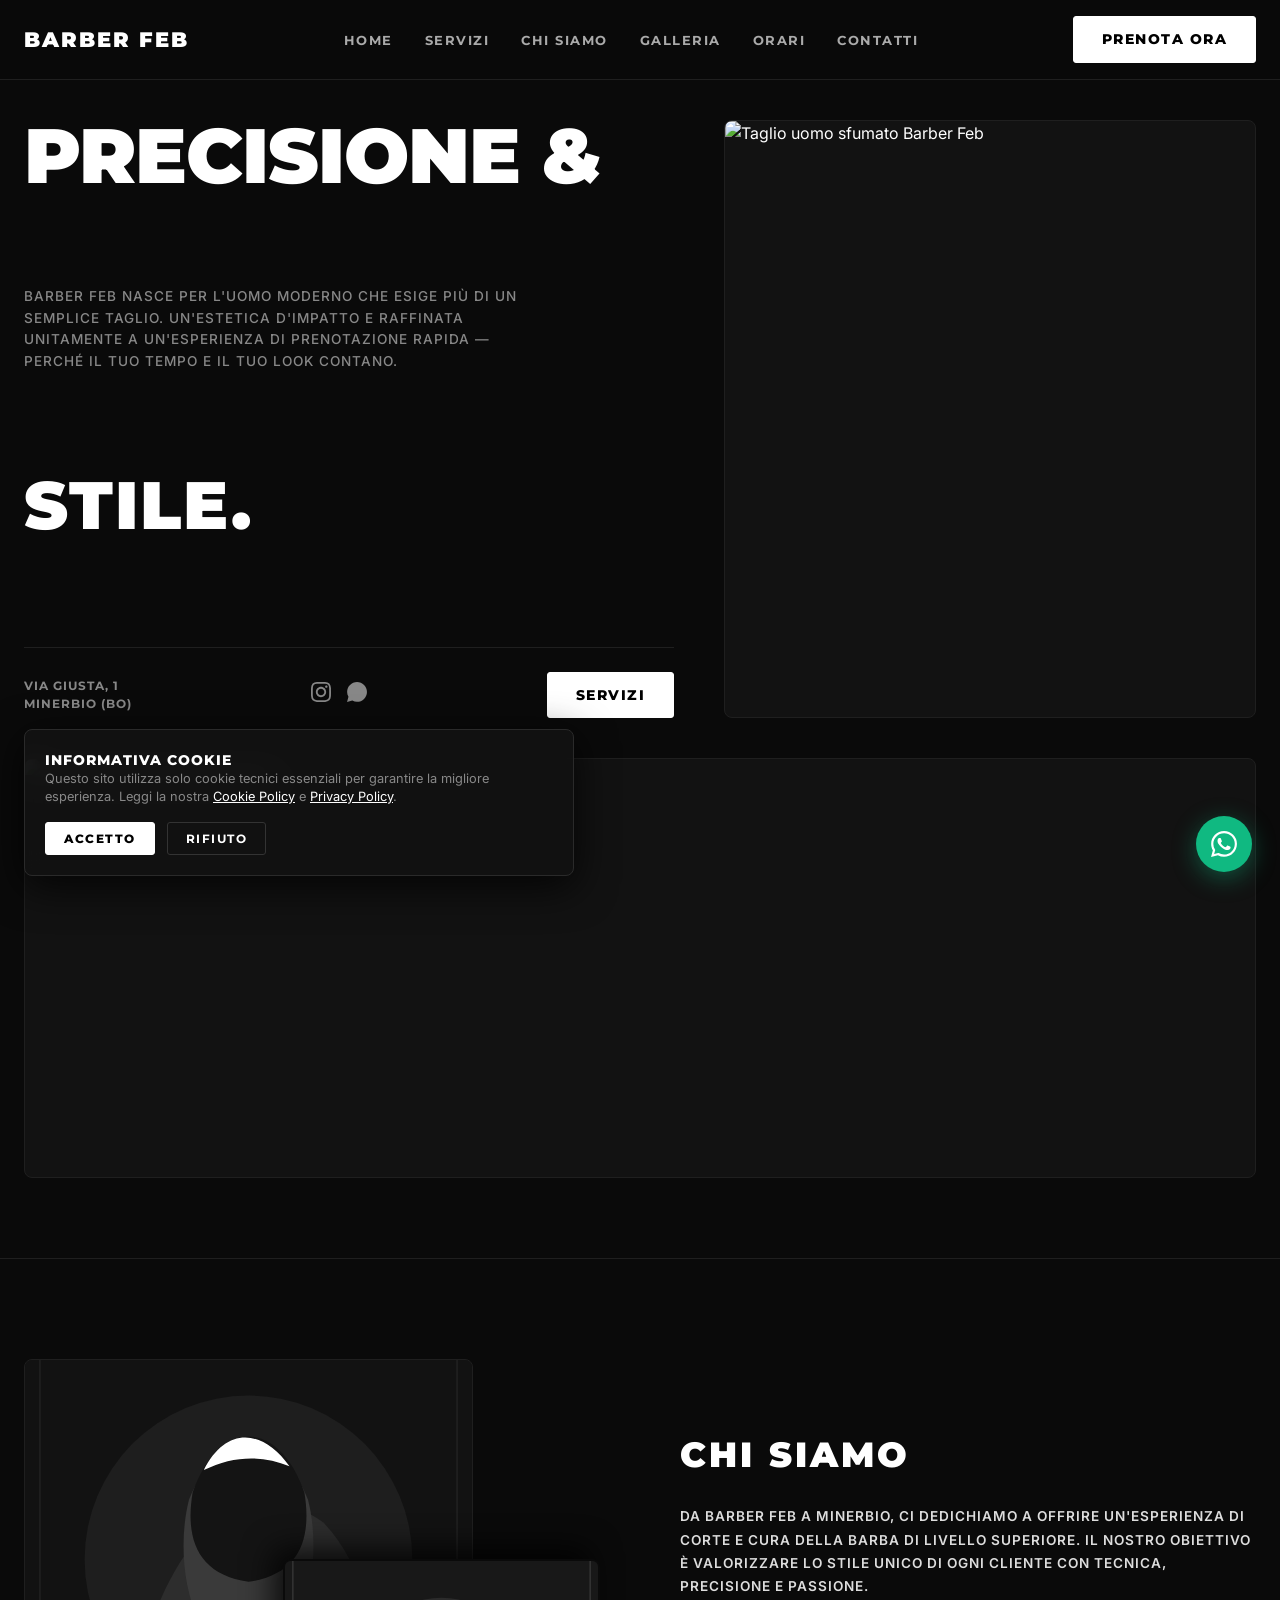
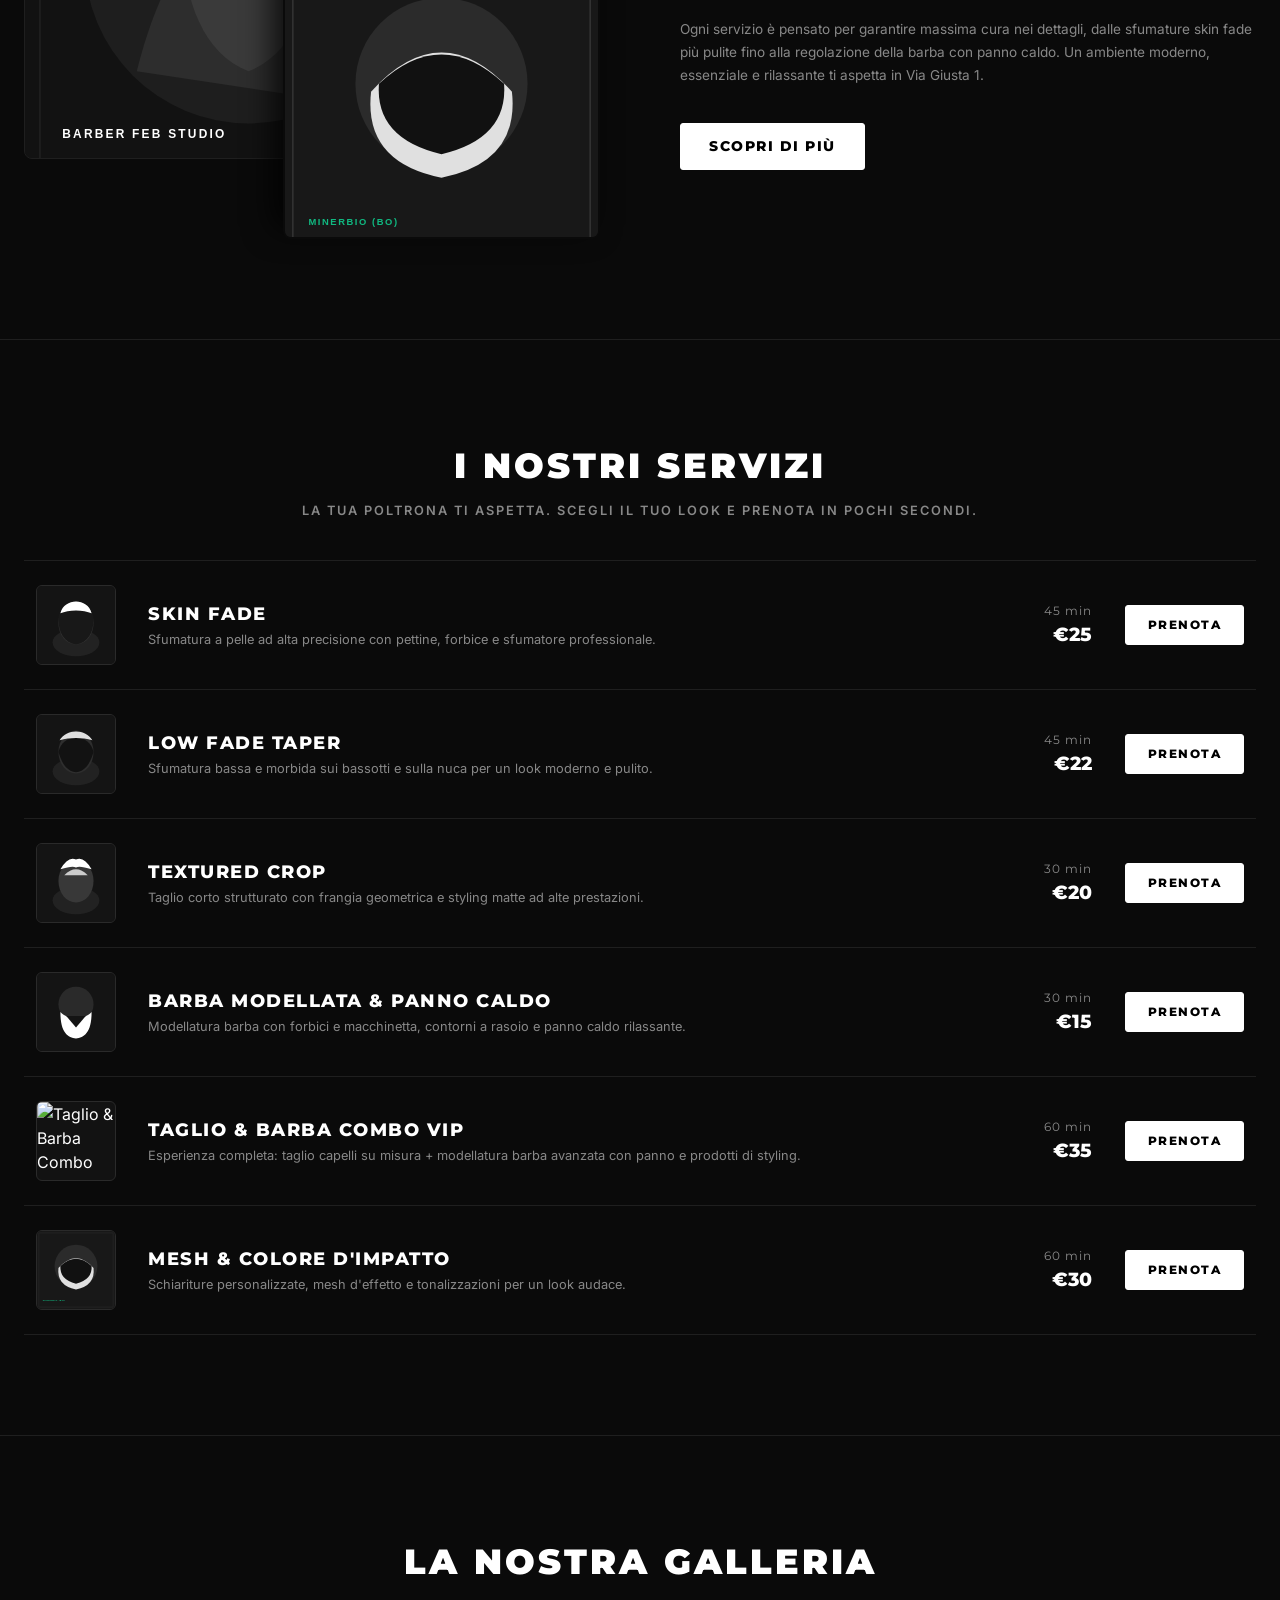
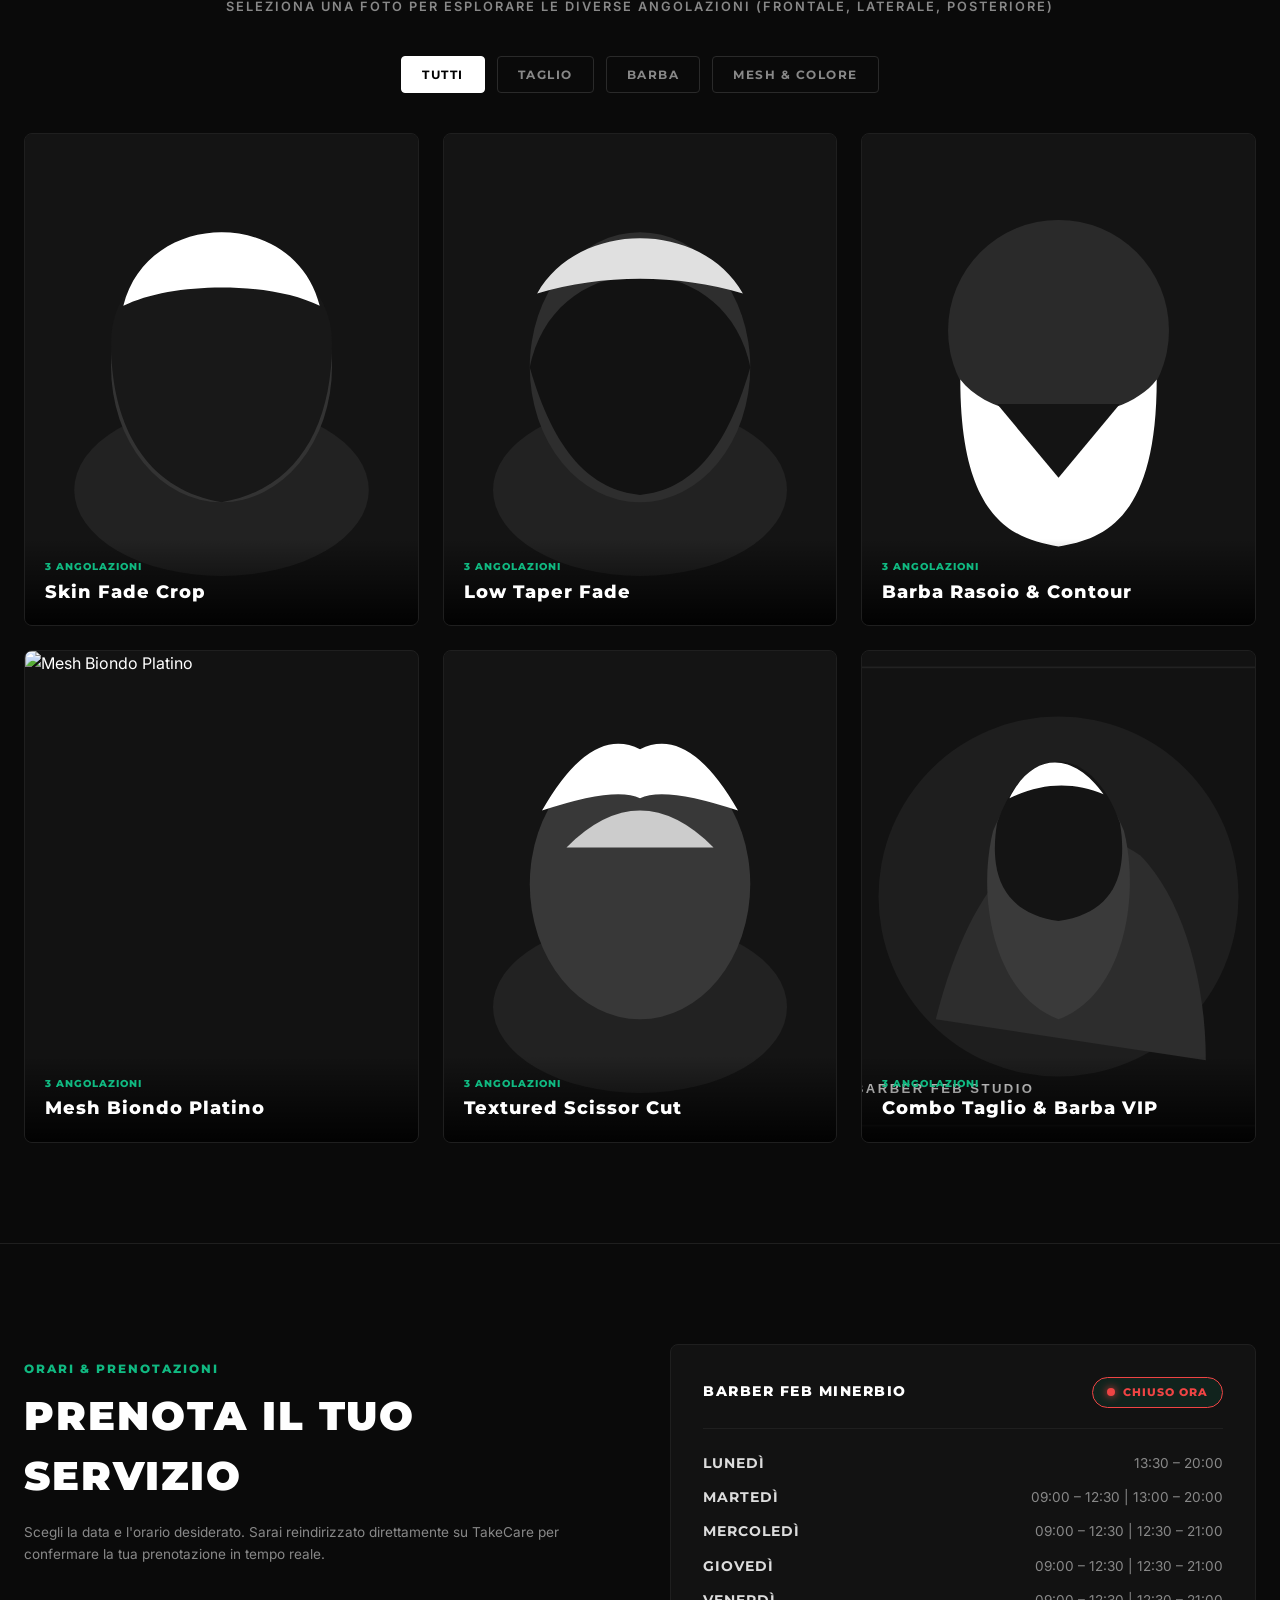
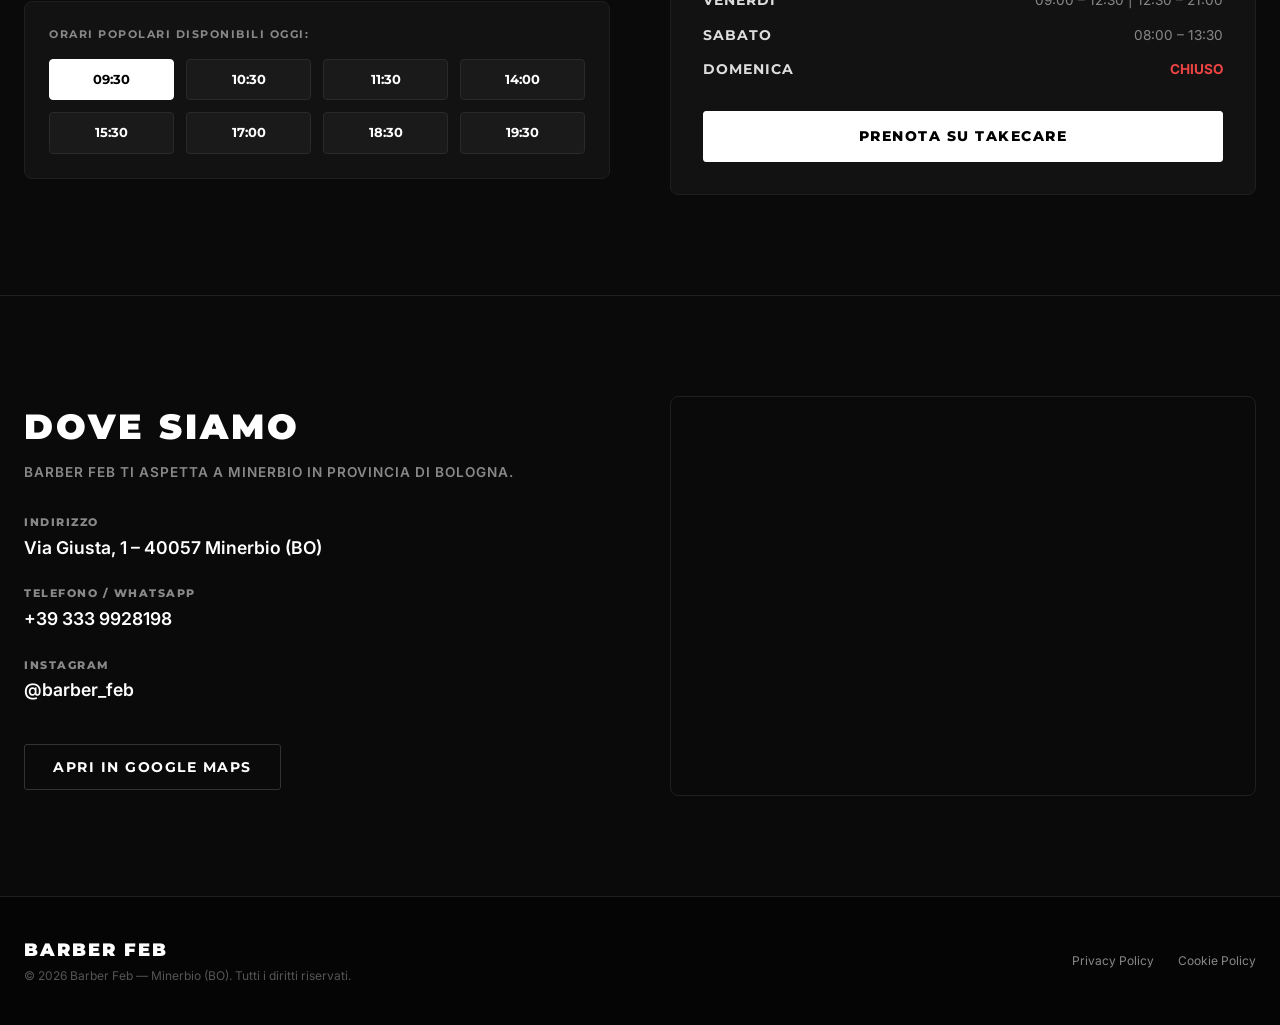
==== commit 2a8b62b2: "v4.0 — Onyx Barbers layout redesign: Montserrat bold typography, services table list, collage about " ====
--- a/index.html
+++ b/index.html
@@ -4,54 +4,52 @@
   <meta charset="UTF-8" />
   <meta name="viewport" content="width=device-width, initial-scale=1.0" />
 
-  <!-- SEO -->
+  <!-- SEO Meta Tags -->
   <title>Barber Feb — Barbiere a Minerbio (BO)</title>
-  <meta name="description" content="Barber Feb è il barbiere di riferimento a Minerbio, in provincia di Bologna. Taglio uomo, barba, rasatura a rasoio. Via Giusta, Minerbio. Prenota online con Take Care." />
-  <meta name="keywords" content="barbiere Minerbio, barber Minerbio, taglio uomo Bologna, Barber Feb, barba rasoio Bologna" />
+  <meta name="description" content="Barber Feb è il salon barbiere di riferimento a Minerbio (Bologna). Taglio uomofade, regolazione barba e trattamenti su misura. Prenota subito su TakeCare." />
+  <meta name="keywords" content="barbiere Minerbio, barber Feb, taglio uomo Bologna, sfumatura skin fade, barba Minerbio" />
   <meta name="author" content="Barber Feb" />
   <link rel="canonical" href="https://lorenzoregazzi2007-bit.github.io/barber-feb/" />
 
   <!-- Open Graph -->
   <meta property="og:type" content="website" />
   <meta property="og:title" content="Barber Feb — Barbiere a Minerbio (BO)" />
-  <meta property="og:description" content="Taglio e barba di qualità a Minerbio. Prenota online con Take Care." />
+  <meta property="og:description" content="Precisione & Stile a Minerbio. Prenota online su TakeCare." />
   <meta property="og:locale" content="it_IT" />
 
   <!-- Favicon -->
   <link rel="icon" type="image/svg+xml" href="favicon.svg" />
 
-  <!-- Google Fonts -->
+  <!-- Google Fonts: Montserrat (Bold Sans) & Inter (Clean Sans) -->
   <link rel="preconnect" href="https://fonts.googleapis.com" />
   <link rel="preconnect" href="https://fonts.gstatic.com" crossorigin />
-  <link href="https://fonts.googleapis.com/css2?family=Cormorant+Garamond:ital,wght@0,300;0,400;0,600;1,300;1,400&family=Inter:wght@300;400;500&family=DM+Mono:wght@300;400&display=swap" rel="stylesheet" />
+  <link href="https://fonts.googleapis.com/css2?family=Inter:wght@300;400;500;600&family=Montserrat:wght@600;700;800;900&display=swap" rel="stylesheet" />
 
   <link rel="stylesheet" href="style.css" />
 </head>
 <body>
 
   <!-- ============================================================
-       COOKIE BANNER — GDPR / D.Lgs. 196/2003 e Reg. UE 2016/679
-       ============================================================ -->
-  <div id="cookie-banner" class="cookie-banner" role="dialog" aria-modal="false" aria-label="Informativa sui cookie" aria-live="polite">
+       COOKIE BANNER (GDPR)
+       ============================================================ -->
+  <div id="cookie-banner" class="cookie-banner" role="dialog" aria-label="Informativa sui cookie">
     <div class="cookie-banner-inner">
       <div class="cookie-text">
-        <p class="cookie-title">Utilizziamo i cookie</p>
+        <p class="cookie-title">INFORMATIVA COOKIE</p>
         <p class="cookie-body">
-          Questo sito usa solo cookie tecnici strettamente necessari al suo funzionamento. Non utilizziamo cookie di profilazione o di marketing. Per saperne di più leggi la nostra
-          <a href="cookie.html" target="_blank" rel="noopener" class="cookie-link">Cookie Policy</a>
-          e la
-          <a href="privacy.html" target="_blank" rel="noopener" class="cookie-link">Privacy Policy</a>.
+          Questo sito utilizza solo cookie tecnici essenziali per garantire la migliore esperienza. Leggi la nostra
+          <a href="cookie.html" target="_blank" rel="noopener">Cookie Policy</a> e <a href="privacy.html" target="_blank" rel="noopener">Privacy Policy</a>.
         </p>
       </div>
       <div class="cookie-actions">
-        <button id="cookie-accept" class="cookie-btn cookie-btn-accept" aria-label="Accetta cookie tecnici">Accetto</button>
-        <button id="cookie-reject" class="cookie-btn cookie-btn-reject" aria-label="Rifiuta cookie facoltativi">Rifiuto</button>
+        <button id="cookie-accept" class="btn-solid-white btn-sm">Accetto</button>
+        <button id="cookie-reject" class="btn-outline-white btn-sm">Rifiuto</button>
       </div>
     </div>
   </div>
 
   <!-- ============================================================
-       WHATSAPP FLOATING BUTTON
+       WHATSAPP FLOATING BUTTON (Dettaglio Verde Pianta)
        ============================================================ -->
   <a
     href="https://wa.me/393339928198"
@@ -60,686 +58,553 @@
     target="_blank"
     rel="noopener noreferrer"
     aria-label="Contattaci su WhatsApp"
-    title="Scrivici su WhatsApp"
+    title="Scrivici su WhatsApp: 333 9928198"
   >
-    <svg viewBox="0 0 24 24" fill="currentColor" width="28" height="28" aria-hidden="true">
+    <svg viewBox="0 0 24 24" fill="currentColor" width="26" height="26">
       <path d="M17.472 14.382c-.297-.149-1.758-.867-2.03-.967-.273-.099-.471-.148-.67.15-.197.297-.767.966-.94 1.164-.173.199-.347.223-.644.075-.297-.15-1.255-.463-2.39-1.475-.883-.788-1.48-1.761-1.653-2.059-.173-.297-.018-.458.13-.606.134-.133.298-.347.446-.52.149-.174.198-.298.298-.497.099-.198.05-.371-.025-.52-.075-.149-.669-1.612-.916-2.207-.242-.579-.487-.5-.669-.51-.173-.008-.371-.01-.57-.01-.198 0-.52.074-.792.372-.272.297-1.04 1.016-1.04 2.479 0 1.462 1.065 2.875 1.213 3.074.149.198 2.096 3.2 5.077 4.487.709.306 1.262.489 1.694.625.712.227 1.36.195 1.871.118.571-.085 1.758-.719 2.006-1.413.248-.694.248-1.289.173-1.413-.074-.124-.272-.198-.57-.347m-5.421 7.403h-.004a9.87 9.87 0 01-5.031-1.378l-.361-.214-3.741.982.998-3.648-.235-.374a9.86 9.86 0 01-1.51-5.26c.001-5.45 4.436-9.884 9.888-9.884 2.64 0 5.122 1.03 6.988 2.898a9.825 9.825 0 012.893 6.994c-.003 5.45-4.437 9.884-9.885 9.884m8.413-18.297A11.815 11.815 0 0012.05 0C5.495 0 .16 5.335.157 11.892c0 2.096.547 4.142 1.588 5.945L.057 24l6.305-1.654a11.882 11.882 0 005.683 1.448h.005c6.554 0 11.89-5.335 11.893-11.893a11.821 11.821 0 00-3.48-8.413z"/>
     </svg>
   </a>
 
   <!-- ============================================================
-       NAVIGATION
-       ============================================================ -->
-  <nav id="nav" role="navigation" aria-label="Navigazione principale">
-    <div class="nav-inner">
-
-      <a href="#hero" class="nav-brand" aria-label="Barber Feb — torna in cima">
-        <span class="nav-logo-b" aria-hidden="true">B</span>
-        <span class="nav-logo-text">arber Feb</span>
-      </a>
-
-      <ul class="nav-links" role="list">
-        <li><a href="#taglio">Taglio</a></li>
-        <li><a href="#barba">Barba</a></li>
-        <li><a href="#prezzi">Prezzi</a></li>
-        <li><a href="#info">Info</a></li>
-      </ul>
+       NAVIGATION HEADER (Layout Onyx Barbers)
+       ============================================================ -->
+  <header id="header" class="site-header">
+    <div class="header-container">
+      <a href="#hero" class="brand-logo">BARBER FEB</a>
+
+      <nav id="navbar" class="main-nav">
+        <ul class="nav-menu">
+          <li><a href="#hero">HOME</a></li>
+          <li><a href="#servizi">SERVIZI</a></li>
+          <li><a href="#chi-siamo">CHI SIAMO</a></li>
+          <li><a href="#galleria">GALLERIA</a></li>
+          <li><a href="#orari">ORARI</a></li>
+          <li><a href="#contatti">CONTATTI</a></li>
+        </ul>
+      </nav>
 
       <a
         href="https://panel.takecareproject.it/go/s/cmqspx6b5000o0wmcbdl5d5um"
-        class="btn-primary nav-cta"
+        class="btn-solid-white header-cta"
         target="_blank"
         rel="noopener noreferrer"
-        aria-label="Prenota il tuo taglio — apre app Take Care"
-        id="nav-prenota-btn"
-      >Prenota</a>
-
-      <button
-        id="nav-hamburger"
-        class="nav-hamburger"
-        aria-label="Apri menu di navigazione"
-        aria-expanded="false"
-        aria-controls="mobile-menu"
-      >
+      >PRENOTA ORA</a>
+
+      <button id="hamburger-toggle" class="hamburger-btn" aria-label="Apri menu">
         <span></span>
         <span></span>
         <span></span>
       </button>
     </div>
-  </nav>
-
-  <!-- ============================================================
-       MOBILE MENU OVERLAY
-       ============================================================ -->
-  <div id="mobile-menu" role="dialog" aria-modal="true" aria-label="Menu di navigazione">
-    <button id="mobile-menu-close" class="mobile-menu-close" aria-label="Chiudi menu">✕</button>
-    <ul class="mobile-menu-links" role="list">
-      <li><a href="#taglio">Taglio</a></li>
-      <li><a href="#barba">Barba</a></li>
-      <li><a href="#prezzi">Prezzi</a></li>
-      <li><a href="#info">Info</a></li>
-    </ul>
-    <a
-      href="https://panel.takecareproject.it/go/s/cmqspx6b5000o0wmcbdl5d5um"
-      class="btn-primary"
-      target="_blank"
-      rel="noopener noreferrer"
-      id="mobile-prenota-btn"
-    >Prenota il tuo taglio <span class="btn-arrow">↗</span></a>
-  </div>
-
-
-  <!-- ============================================================
-       SEZIONE 1 — HERO
-       ============================================================ -->
-  <section id="hero" aria-label="Hero — Barber Feb">
-    <!-- Grain texture -->
-    <div class="hero-grain" aria-hidden="true"></div>
-
-    <div class="hero-inner">
-      <div class="hero-content">
-        <div class="hero-eyebrow reveal-hero">
-          <span class="hero-dot" aria-hidden="true"></span>
-          <span>Minerbio · Bologna</span>
-        </div>
-
-        <h1 class="hero-title">
-          <span class="word-barber reveal-hero">Barber</span>
-          <span class="word-feb reveal-hero">Feb</span>
-        </h1>
-
-        <p class="hero-tagline reveal-hero">
-          Taglio preciso. Barba curata.<br />
-          Nessun compromesso.
-        </p>
-
-        <div class="hero-cta reveal-hero">
-          <a
-            href="https://panel.takecareproject.it/go/s/cmqspx6b5000o0wmcbdl5d5um"
-            class="btn-primary"
-            target="_blank"
-            rel="noopener noreferrer"
-            id="hero-cta-btn"
-          >
-            Prenota ora <span class="btn-arrow">↗</span>
-          </a>
-          <a href="#taglio" class="btn-ghost">Scopri i lavori</a>
-        </div>
-      </div>
-
-      <div class="hero-meta reveal-hero" aria-label="Informazioni rapide">
-        <div class="hero-meta-item">
-          <span class="hero-meta-label">Via</span>
-          <span class="hero-meta-value">Via Giusta, Minerbio</span>
-        </div>
-        <div class="hero-meta-sep" aria-hidden="true"></div>
-        <div class="hero-meta-item">
-          <span class="hero-meta-label">Tel</span>
-          <a href="tel:+393339928198" class="hero-meta-value hero-meta-link">333 992 8198</a>
-        </div>
-        <div class="hero-meta-sep" aria-hidden="true"></div>
-        <div class="hero-meta-item">
-          <span class="hero-meta-label">App</span>
-          <a
-            href="https://panel.takecareproject.it/go/s/cmqspx6b5000o0wmcbdl5d5um"
-            class="hero-meta-value hero-meta-link"
-            target="_blank"
-            rel="noopener noreferrer"
-          >Take Care</a>
-        </div>
-      </div>
-    </div>
-
-    <!-- Scroll indicator -->
-    <div class="hero-scroll" aria-hidden="true">
-      <div class="hero-scroll-line"></div>
+  </header>
+
+  <!-- ============================================================
+       HERO SECTION (Exact Onyx Barbers Hero Layout)
+       ============================================================ -->
+  <section id="hero" class="hero-section">
+    <div class="section-container">
+      
+      <!-- Top 2-Column Grid -->
+      <div class="hero-top-grid">
+        
+        <!-- Left Content -->
+        <div class="hero-left-content">
+          <h1 class="hero-title-main">PRECISIONE &amp;</h1>
+          <p class="hero-description">
+            BARBER FEB NASCE PER L'UOMO MODERNO CHE ESIGE PIÙ DI UN SEMPLICE TAGLIO. UN'ESTETICA D'IMPATTO E RAFFINATA UNITAMENTE A UN'ESPERIENZA DI PRENOTAZIONE RAPIDA — PERCHÉ IL TUO TEMPO E IL TUO LOOK CONTANO.
+          </p>
+
+          <h2 class="hero-title-sub">STILE.</h2>
+
+          <div class="hero-footer-row">
+            <div class="hero-location-info">
+              <span class="location-address">VIA GIUSTA, 1</span>
+              <span class="location-city">MINERBIO (BO)</span>
+            </div>
+
+            <div class="hero-social-links">
+              <a href="https://instagram.com/barber_feb" target="_blank" rel="noopener" aria-label="Instagram">
+                <svg width="20" height="20" fill="currentColor" viewBox="0 0 24 24"><path d="M12 2.163c3.204 0 3.584.012 4.85.07 3.252.148 4.771 1.691 4.919 4.919.058 1.265.069 1.645.069 4.849 0 3.205-.012 3.584-.069 4.849-.149 3.225-1.664 4.771-4.919 4.919-1.266.058-1.644.07-4.85.07-3.204 0-3.584-.012-4.849-.07-3.26-.149-4.771-1.699-4.919-4.92-.058-1.265-.07-1.644-.07-4.849 0-3.204.013-3.583.07-4.849.149-3.227 1.664-4.771 4.919-4.919 1.266-.057 1.645-.069 4.849-.069zm0-2.163c-3.259 0-3.667.014-4.947.072-4.358.2-6.78 2.618-6.98 6.98-.059 1.281-.073 1.689-.073 4.948 0 3.259.014 3.668.072 4.948.2 4.358 2.618 6.78 6.98 6.98 1.281.058 1.689.072 4.948.072 3.259 0 3.668-.014 4.948-.072 4.354-.2 6.782-2.618 6.979-6.98.059-1.28.073-1.689.073-4.948 0-3.259-.014-3.667-.072-4.947-.196-4.354-2.617-6.78-6.979-6.98-1.281-.059-1.69-.073-4.949-.073zm0 5.838c-3.403 0-6.162 2.759-6.162 6.162s2.759 6.163 6.162 6.163 6.162-2.759 6.162-6.163c0-3.403-2.759-6.162-6.162-6.162zm0 10.162c-2.209 0-4-1.79-4-4 0-2.209 1.791-4 4-4s4 1.791 4 4c0 2.21-1.791 4-4 4zm6.406-11.845c-.796 0-1.441.645-1.441 1.44s.645 1.44 1.441 1.44c.795 0 1.439-.645 1.439-1.44s-.644-1.44-1.439-1.44z"/></svg>
+              </a>
+              <a href="https://wa.me/393339928198" target="_blank" rel="noopener" aria-label="WhatsApp">
+                <svg width="20" height="20" fill="currentColor" viewBox="0 0 24 24"><path d="M.057 24l1.687-6.163c-1.041-1.804-1.588-3.849-1.587-5.946.003-6.556 5.338-11.891 11.893-11.891 3.181.001 6.167 1.24 8.413 3.488 2.245 2.248 3.481 5.236 3.48 8.414-.003 6.557-5.338 11.892-11.893 11.892-1.99-.001-3.951-.5-5.688-1.448l-6.305 1.654z"/></svg>
+              </a>
+            </div>
+
+            <a href="#servizi" class="btn-solid-white hero-btn-services">SERVIZI</a>
+          </div>
+        </div>
+
+        <!-- Right Model Image Frame -->
+        <div class="hero-right-image">
+          <img src="assets/images/hero-model.svg" alt="Taglio uomo sfumato Barber Feb" width="800" height="900" loading="eager" />
+        </div>
+      </div>
+
+      <!-- Bottom Wide Barber Action Banner Image -->
+      <div class="hero-bottom-banner">
+        <img src="assets/images/hero-banner.svg" alt="Barber Feb al lavoro a Minerbio" width="1200" height="450" loading="lazy" />
+      </div>
+
     </div>
   </section>
 
-
-  <!-- ============================================================
-       SEZIONE 2 — GALLERIA TAGLIO
-       ============================================================ -->
-  <section id="taglio" aria-label="Galleria Taglio">
-    <div class="section-wrap">
-
-      <div class="section-header reveal">
-        <p class="section-label">Galleria · 01</p>
-        <h2 class="section-title">Il <em>Taglio</em></h2>
-        <p class="section-subtitle reveal">Seleziona una foto per vedere tutte le angolazioni del lavoro.</p>
-      </div>
-
-      <!--
-        ISTRUZIONI PER AGGIUNGERE FOTO REALI:
-        Ogni .work-card corrisponde a un "lavoro" (es. una persona).
-        Dentro data-angles metti i path alle foto delle angolazioni:
-          data-angles='["assets/taglio/t1-front.jpg","assets/taglio/t1-side.jpg","assets/taglio/t1-back.jpg"]'
-        L'src dell'<img> è la foto principale (thumbnail).
-      -->
-      <div class="works-grid" role="list" aria-label="Lavori di taglio">
-
-        <!-- Lavoro 1 -->
-        <div class="work-card reveal" role="listitem" tabindex="0"
-             data-category="taglio" data-index="0"
-             data-angles='["assets/placeholder.svg","assets/placeholder.svg","assets/placeholder.svg"]'
-             data-labels='["Frontale","Laterale","Posteriore"]'
-             aria-label="Lavoro taglio 1 — clicca per vedere tutte le angolazioni">
-          <div class="work-card-img-wrap">
-            <img src="assets/placeholder.svg" alt="Taglio 1 — frontale" loading="lazy" />
-            <div class="work-card-overlay" aria-hidden="true">
-              <span class="work-card-icon">
-                <svg viewBox="0 0 24 24" fill="none" stroke="currentColor" stroke-width="1.5" width="22" height="22"><path d="M21 15a2 2 0 0 1-2 2H7l-4 4V5a2 2 0 0 1 2-2h14a2 2 0 0 1 2 2z"/></svg>
-              </span>
-              <span class="work-card-label">3 angolazioni</span>
-            </div>
-          </div>
-          <div class="work-card-info">
-            <span class="work-card-tag">Taglio</span>
-            <span class="work-card-num">01</span>
-          </div>
-        </div>
-
-        <!-- Lavoro 2 -->
-        <div class="work-card reveal" role="listitem" tabindex="0"
-             data-category="taglio" data-index="1"
-             data-angles='["assets/placeholder.svg","assets/placeholder.svg","assets/placeholder.svg","assets/placeholder.svg"]'
-             data-labels='["Frontale","Laterale sx","Laterale dx","Posteriore"]'
-             aria-label="Lavoro taglio 2 — clicca per vedere tutte le angolazioni">
-          <div class="work-card-img-wrap">
-            <img src="assets/placeholder.svg" alt="Taglio 2 — frontale" loading="lazy" />
-            <div class="work-card-overlay" aria-hidden="true">
-              <span class="work-card-icon">
-                <svg viewBox="0 0 24 24" fill="none" stroke="currentColor" stroke-width="1.5" width="22" height="22"><path d="M21 15a2 2 0 0 1-2 2H7l-4 4V5a2 2 0 0 1 2-2h14a2 2 0 0 1 2 2z"/></svg>
-              </span>
-              <span class="work-card-label">4 angolazioni</span>
-            </div>
-          </div>
-          <div class="work-card-info">
-            <span class="work-card-tag">Taglio</span>
-            <span class="work-card-num">02</span>
-          </div>
-        </div>
-
-        <!-- Lavoro 3 -->
-        <div class="work-card reveal" role="listitem" tabindex="0"
-             data-category="taglio" data-index="2"
-             data-angles='["assets/placeholder.svg","assets/placeholder.svg","assets/placeholder.svg"]'
-             data-labels='["Frontale","Laterale","Posteriore"]'
-             aria-label="Lavoro taglio 3 — clicca per vedere tutte le angolazioni">
-          <div class="work-card-img-wrap">
-            <img src="assets/placeholder.svg" alt="Taglio 3 — frontale" loading="lazy" />
-            <div class="work-card-overlay" aria-hidden="true">
-              <span class="work-card-icon">
-                <svg viewBox="0 0 24 24" fill="none" stroke="currentColor" stroke-width="1.5" width="22" height="22"><path d="M21 15a2 2 0 0 1-2 2H7l-4 4V5a2 2 0 0 1 2-2h14a2 2 0 0 1 2 2z"/></svg>
-              </span>
-              <span class="work-card-label">3 angolazioni</span>
-            </div>
-          </div>
-          <div class="work-card-info">
-            <span class="work-card-tag">Taglio</span>
-            <span class="work-card-num">03</span>
-          </div>
-        </div>
-
-        <!-- Lavoro 4 -->
-        <div class="work-card reveal" role="listitem" tabindex="0"
-             data-category="taglio" data-index="3"
-             data-angles='["assets/placeholder.svg","assets/placeholder.svg","assets/placeholder.svg"]'
-             data-labels='["Frontale","Laterale","Posteriore"]'
-             aria-label="Lavoro taglio 4 — clicca per vedere tutte le angolazioni">
-          <div class="work-card-img-wrap">
-            <img src="assets/placeholder.svg" alt="Taglio 4 — frontale" loading="lazy" />
-            <div class="work-card-overlay" aria-hidden="true">
-              <span class="work-card-icon">
-                <svg viewBox="0 0 24 24" fill="none" stroke="currentColor" stroke-width="1.5" width="22" height="22"><path d="M21 15a2 2 0 0 1-2 2H7l-4 4V5a2 2 0 0 1 2-2h14a2 2 0 0 1 2 2z"/></svg>
-              </span>
-              <span class="work-card-label">3 angolazioni</span>
-            </div>
-          </div>
-          <div class="work-card-info">
-            <span class="work-card-tag">Taglio</span>
-            <span class="work-card-num">04</span>
-          </div>
-        </div>
-
-        <!-- Lavoro 5 -->
-        <div class="work-card reveal" role="listitem" tabindex="0"
-             data-category="taglio" data-index="4"
-             data-angles='["assets/placeholder.svg","assets/placeholder.svg","assets/placeholder.svg"]'
-             data-labels='["Frontale","Laterale","Posteriore"]'
-             aria-label="Lavoro taglio 5 — clicca per vedere tutte le angolazioni">
-          <div class="work-card-img-wrap">
-            <img src="assets/placeholder.svg" alt="Taglio 5 — frontale" loading="lazy" />
-            <div class="work-card-overlay" aria-hidden="true">
-              <span class="work-card-icon">
-                <svg viewBox="0 0 24 24" fill="none" stroke="currentColor" stroke-width="1.5" width="22" height="22"><path d="M21 15a2 2 0 0 1-2 2H7l-4 4V5a2 2 0 0 1 2-2h14a2 2 0 0 1 2 2z"/></svg>
-              </span>
-              <span class="work-card-label">3 angolazioni</span>
-            </div>
-          </div>
-          <div class="work-card-info">
-            <span class="work-card-tag">Taglio</span>
-            <span class="work-card-num">05</span>
-          </div>
-        </div>
-
-        <!-- Lavoro 6 -->
-        <div class="work-card reveal" role="listitem" tabindex="0"
-             data-category="taglio" data-index="5"
-             data-angles='["assets/placeholder.svg","assets/placeholder.svg","assets/placeholder.svg"]'
-             data-labels='["Frontale","Laterale","Posteriore"]'
-             aria-label="Lavoro taglio 6 — clicca per vedere tutte le angolazioni">
-          <div class="work-card-img-wrap">
-            <img src="assets/placeholder.svg" alt="Taglio 6 — frontale" loading="lazy" />
-            <div class="work-card-overlay" aria-hidden="true">
-              <span class="work-card-icon">
-                <svg viewBox="0 0 24 24" fill="none" stroke="currentColor" stroke-width="1.5" width="22" height="22"><path d="M21 15a2 2 0 0 1-2 2H7l-4 4V5a2 2 0 0 1 2-2h14a2 2 0 0 1 2 2z"/></svg>
-              </span>
-              <span class="work-card-label">3 angolazioni</span>
-            </div>
-          </div>
-          <div class="work-card-info">
-            <span class="work-card-tag">Taglio</span>
-            <span class="work-card-num">06</span>
-          </div>
-        </div>
-
-      </div><!-- /works-grid -->
-
+  <!-- ============================================================
+       ABOUT US SECTION (Exact Onyx Barbers Collage Layout)
+       ============================================================ -->
+  <section id="chi-siamo" class="about-section">
+    <div class="section-container">
+      <div class="about-grid">
+        
+        <!-- Left Collaged Images -->
+        <div class="about-images-collage">
+          <div class="collage-bg-card">
+            <img src="assets/images/about-1.svg" alt="Barber Feb Salone" width="600" height="600" loading="lazy" />
+          </div>
+          <div class="collage-overlay-card">
+            <img src="assets/images/about-2.svg" alt="Dettaglio Sfumatura" width="400" height="400" loading="lazy" />
+          </div>
+        </div>
+
+        <!-- Right Content -->
+        <div class="about-text-content">
+          <h2 class="section-title">CHI SIAMO</h2>
+          <p class="about-lead">
+            DA BARBER FEB A MINERBIO, CI DEDICHIAMO A OFFRIRE UN'ESPERIENZA DI CORTE E CURA DELLA BARBA DI LIVELLO SUPERIORE. IL NOSTRO OBIETTIVO È VALORIZZARE LO STILE UNICO DI OGNI CLIENTE CON TECNICA, PRECISIONE E PASSIONE.
+          </p>
+          <p class="about-body">
+            Ogni servizio è pensato per garantire massima cura nei dettagli, dalle sfumature skin fade più pulite fino alla regolazione della barba con panno caldo. Un ambiente moderno, essenziale e rilassante ti aspetta in Via Giusta 1.
+          </p>
+          <a href="https://panel.takecareproject.it/go/s/cmqspx6b5000o0wmcbdl5d5um" target="_blank" rel="noopener" class="btn-solid-white about-btn">SCOPRI DI PIÙ</a>
+        </div>
+
+      </div>
     </div>
   </section>
 
-  <div class="section-divider" role="separator" aria-hidden="true"></div>
-
-
-  <!-- ============================================================
-       SEZIONE 3 — GALLERIA BARBA
-       ============================================================ -->
-  <section id="barba" aria-label="Galleria Barba">
-    <div class="section-wrap">
-
-      <div class="section-header reveal">
-        <p class="section-label">Galleria · 02</p>
-        <h2 class="section-title">La <em>Barba</em></h2>
-        <p class="section-subtitle reveal">Ogni lavoro è documentato da più angolazioni. Clicca una foto per vederle tutte.</p>
-      </div>
-
-      <div class="works-grid" role="list" aria-label="Lavori di barba">
-
-        <!-- Barba 1 -->
-        <div class="work-card reveal" role="listitem" tabindex="0"
-             data-category="barba" data-index="0"
-             data-angles='["assets/placeholder.svg","assets/placeholder.svg","assets/placeholder.svg"]'
-             data-labels='["Frontale","Laterale sx","Laterale dx"]'
-             aria-label="Lavoro barba 1 — clicca per vedere tutte le angolazioni">
-          <div class="work-card-img-wrap">
-            <img src="assets/placeholder.svg" alt="Barba 1 — frontale" loading="lazy" />
-            <div class="work-card-overlay" aria-hidden="true">
-              <span class="work-card-icon">
-                <svg viewBox="0 0 24 24" fill="none" stroke="currentColor" stroke-width="1.5" width="22" height="22"><path d="M21 15a2 2 0 0 1-2 2H7l-4 4V5a2 2 0 0 1 2-2h14a2 2 0 0 1 2 2z"/></svg>
-              </span>
-              <span class="work-card-label">3 angolazioni</span>
-            </div>
-          </div>
-          <div class="work-card-info">
-            <span class="work-card-tag">Barba</span>
-            <span class="work-card-num">01</span>
-          </div>
-        </div>
-
-        <!-- Barba 2 -->
-        <div class="work-card reveal" role="listitem" tabindex="0"
-             data-category="barba" data-index="1"
-             data-angles='["assets/placeholder.svg","assets/placeholder.svg","assets/placeholder.svg"]'
-             data-labels='["Frontale","Laterale sx","Laterale dx"]'
-             aria-label="Lavoro barba 2 — clicca per vedere tutte le angolazioni">
-          <div class="work-card-img-wrap">
-            <img src="assets/placeholder.svg" alt="Barba 2 — frontale" loading="lazy" />
-            <div class="work-card-overlay" aria-hidden="true">
-              <span class="work-card-icon">
-                <svg viewBox="0 0 24 24" fill="none" stroke="currentColor" stroke-width="1.5" width="22" height="22"><path d="M21 15a2 2 0 0 1-2 2H7l-4 4V5a2 2 0 0 1 2-2h14a2 2 0 0 1 2 2z"/></svg>
-              </span>
-              <span class="work-card-label">3 angolazioni</span>
-            </div>
-          </div>
-          <div class="work-card-info">
-            <span class="work-card-tag">Barba</span>
-            <span class="work-card-num">02</span>
-          </div>
-        </div>
-
-        <!-- Barba 3 -->
-        <div class="work-card reveal" role="listitem" tabindex="0"
-             data-category="barba" data-index="2"
-             data-angles='["assets/placeholder.svg","assets/placeholder.svg","assets/placeholder.svg"]'
-             data-labels='["Frontale","Laterale sx","Laterale dx"]'
-             aria-label="Lavoro barba 3 — clicca per vedere tutte le angolazioni">
-          <div class="work-card-img-wrap">
-            <img src="assets/placeholder.svg" alt="Barba 3 — frontale" loading="lazy" />
-            <div class="work-card-overlay" aria-hidden="true">
-              <span class="work-card-icon">
-                <svg viewBox="0 0 24 24" fill="none" stroke="currentColor" stroke-width="1.5" width="22" height="22"><path d="M21 15a2 2 0 0 1-2 2H7l-4 4V5a2 2 0 0 1 2-2h14a2 2 0 0 1 2 2z"/></svg>
-              </span>
-              <span class="work-card-label">3 angolazioni</span>
-            </div>
-          </div>
-          <div class="work-card-info">
-            <span class="work-card-tag">Barba</span>
-            <span class="work-card-num">03</span>
-          </div>
-        </div>
-
-        <!-- Barba 4 -->
-        <div class="work-card reveal" role="listitem" tabindex="0"
-             data-category="barba" data-index="3"
-             data-angles='["assets/placeholder.svg","assets/placeholder.svg","assets/placeholder.svg"]'
-             data-labels='["Frontale","Laterale sx","Laterale dx"]'
-             aria-label="Lavoro barba 4 — clicca per vedere tutte le angolazioni">
-          <div class="work-card-img-wrap">
-            <img src="assets/placeholder.svg" alt="Barba 4 — frontale" loading="lazy" />
-            <div class="work-card-overlay" aria-hidden="true">
-              <span class="work-card-icon">
-                <svg viewBox="0 0 24 24" fill="none" stroke="currentColor" stroke-width="1.5" width="22" height="22"><path d="M21 15a2 2 0 0 1-2 2H7l-4 4V5a2 2 0 0 1 2-2h14a2 2 0 0 1 2 2z"/></svg>
-              </span>
-              <span class="work-card-label">3 angolazioni</span>
-            </div>
-          </div>
-          <div class="work-card-info">
-            <span class="work-card-tag">Barba</span>
-            <span class="work-card-num">04</span>
-          </div>
-        </div>
-
-      </div><!-- /works-grid -->
+  <!-- ============================================================
+       OUR SERVICES SECTION (Exact Onyx Barbers List Layout)
+       ============================================================ -->
+  <section id="servizi" class="services-section">
+    <div class="section-container">
+      
+      <div class="services-header">
+        <h2 class="section-title text-center">I NOSTRI SERVIZI</h2>
+        <p class="section-subtitle text-center">LA TUA POLTRONA TI ASPETTA. SCEGLI IL TUO LOOK E PRENOTA IN POCHI SECONDI.</p>
+      </div>
+
+      <!-- Services List Table -->
+      <div class="services-list-container">
+        
+        <!-- Item 1 -->
+        <div class="service-row-item">
+          <div class="service-thumb">
+            <img src="assets/images/skin-fade.svg" alt="Skin Fade" width="80" height="80" loading="lazy" />
+          </div>
+          <div class="service-info">
+            <h3 class="service-name">SKIN FADE</h3>
+            <p class="service-desc">Sfumatura a pelle ad alta precisione con pettine, forbice e sfumatore professionale.</p>
+          </div>
+          <div class="service-meta">
+            <span class="service-duration">45 min</span>
+            <span class="service-price">€25</span>
+          </div>
+          <div class="service-action">
+            <a href="https://panel.takecareproject.it/go/s/cmqspx6b5000o0wmcbdl5d5um" target="_blank" rel="noopener" class="btn-solid-white btn-service-book">Prenota</a>
+          </div>
+        </div>
+
+        <!-- Item 2 -->
+        <div class="service-row-item">
+          <div class="service-thumb">
+            <img src="assets/images/low-taper.svg" alt="Low Fade Taper" width="80" height="80" loading="lazy" />
+          </div>
+          <div class="service-info">
+            <h3 class="service-name">LOW FADE TAPER</h3>
+            <p class="service-desc">Sfumatura bassa e morbida sui bassotti e sulla nuca per un look moderno e pulito.</p>
+          </div>
+          <div class="service-meta">
+            <span class="service-duration">45 min</span>
+            <span class="service-price">€22</span>
+          </div>
+          <div class="service-action">
+            <a href="https://panel.takecareproject.it/go/s/cmqspx6b5000o0wmcbdl5d5um" target="_blank" rel="noopener" class="btn-solid-white btn-service-book">Prenota</a>
+          </div>
+        </div>
+
+        <!-- Item 3 -->
+        <div class="service-row-item">
+          <div class="service-thumb">
+            <img src="assets/images/textured-crop.svg" alt="Textured Crop" width="80" height="80" loading="lazy" />
+          </div>
+          <div class="service-info">
+            <h3 class="service-name">TEXTURED CROP</h3>
+            <p class="service-desc">Taglio corto strutturato con frangia geometrica e styling matte ad alte prestazioni.</p>
+          </div>
+          <div class="service-meta">
+            <span class="service-duration">30 min</span>
+            <span class="service-price">€20</span>
+          </div>
+          <div class="service-action">
+            <a href="https://panel.takecareproject.it/go/s/cmqspx6b5000o0wmcbdl5d5um" target="_blank" rel="noopener" class="btn-solid-white btn-service-book">Prenota</a>
+          </div>
+        </div>
+
+        <!-- Item 4 -->
+        <div class="service-row-item">
+          <div class="service-thumb">
+            <img src="assets/images/beard-trim.svg" alt="Barba Modellata & Rasoio" width="80" height="80" loading="lazy" />
+          </div>
+          <div class="service-info">
+            <h3 class="service-name">BARBA MODELLATA &amp; PANNO CALDO</h3>
+            <p class="service-desc">Modellatura barba con forbici e macchinetta, contorni a rasoio e panno caldo rilassante.</p>
+          </div>
+          <div class="service-meta">
+            <span class="service-duration">30 min</span>
+            <span class="service-price">€15</span>
+          </div>
+          <div class="service-action">
+            <a href="https://panel.takecareproject.it/go/s/cmqspx6b5000o0wmcbdl5d5um" target="_blank" rel="noopener" class="btn-solid-white btn-service-book">Prenota</a>
+          </div>
+        </div>
+
+        <!-- Item 5 -->
+        <div class="service-row-item">
+          <div class="service-thumb">
+            <img src="assets/images/hero-model.svg" alt="Taglio & Barba Combo" width="80" height="80" loading="lazy" />
+          </div>
+          <div class="service-info">
+            <h3 class="service-name">TAGLIO &amp; BARBA COMBO VIP</h3>
+            <p class="service-desc">Esperienza completa: taglio capelli su misura + modellatura barba avanzata con panno e prodotti di styling.</p>
+          </div>
+          <div class="service-meta">
+            <span class="service-duration">60 min</span>
+            <span class="service-price">€35</span>
+          </div>
+          <div class="service-action">
+            <a href="https://panel.takecareproject.it/go/s/cmqspx6b5000o0wmcbdl5d5um" target="_blank" rel="noopener" class="btn-solid-white btn-service-book">Prenota</a>
+          </div>
+        </div>
+
+        <!-- Item 6 -->
+        <div class="service-row-item">
+          <div class="service-thumb">
+            <img src="assets/images/about-2.svg" alt="Mesh & Colore" width="80" height="80" loading="lazy" />
+          </div>
+          <div class="service-info">
+            <h3 class="service-name">MESH &amp; COLORE D'IMPATTO</h3>
+            <p class="service-desc">Schiariture personalizzate, mesh d'effetto e tonalizzazioni per un look audace.</p>
+          </div>
+          <div class="service-meta">
+            <span class="service-duration">60 min</span>
+            <span class="service-price">€30</span>
+          </div>
+          <div class="service-action">
+            <a href="https://panel.takecareproject.it/go/s/cmqspx6b5000o0wmcbdl5d5um" target="_blank" rel="noopener" class="btn-solid-white btn-service-book">Prenota</a>
+          </div>
+        </div>
+
+      </div>
 
     </div>
   </section>
 
-  <div class="section-divider" role="separator" aria-hidden="true"></div>
-
-
-  <!-- ============================================================
-       SEZIONE 4 — PREZZI
-       ============================================================ -->
-  <section id="prezzi" aria-label="Listino prezzi">
-    <div class="section-wrap">
-
-      <div class="section-header reveal">
-        <p class="section-label">Listino</p>
-        <h2 class="section-title">I <em>Prezzi</em></h2>
-      </div>
-
-      <ul class="service-list" role="list" aria-label="Listino prezzi Barber Feb">
-
-        <li class="service-item reveal">
-          <span class="service-name">Barba con rifinitura a lametta</span>
-          <span class="service-dots" aria-hidden="true"></span>
-          <span class="service-price">€ 15</span>
-        </li>
-
-        <li class="service-item reveal">
-          <span class="service-name">Taglio</span>
-          <span class="service-dots" aria-hidden="true"></span>
-          <span class="service-price">€ 15</span>
-        </li>
-
-        <li class="service-item reveal">
-          <span class="service-name">Taglio + Barba</span>
-          <span class="service-dots" aria-hidden="true"></span>
-          <span class="service-price">€ 25</span>
-        </li>
-
-        <li class="service-item reveal">
-          <span class="service-name">Taglio + Shampoo</span>
-          <span class="service-dots" aria-hidden="true"></span>
-          <span class="service-price">€ 18</span>
-        </li>
-
-        <li class="service-item reveal">
-          <span class="service-name">Taglio + Trattamento viso + Shampoo</span>
-          <span class="service-dots" aria-hidden="true"></span>
-          <span class="service-price">€ 25</span>
-        </li>
-
-      </ul>
-
-      <div class="servizi-note reveal">
-        <p>I prezzi completi e la prenotazione sono disponibili sull'app <strong>Take Care</strong>.</p>
-        <a
-          href="https://panel.takecareproject.it/go/s/cmqspx6b5000o0wmcbdl5d5um"
-          class="btn-primary"
-          target="_blank"
-          rel="noopener noreferrer"
-          id="prezzi-cta-btn"
-          style="margin-top:1.5rem"
-        >
-          Prenota con Take Care <span class="btn-arrow">↗</span>
-        </a>
+  <!-- ============================================================
+       GALLERY & MULTI-ANGLE LIGHTBOX SECTION (User Request)
+       ============================================================ -->
+  <section id="galleria" class="gallery-section">
+    <div class="section-container">
+      
+      <div class="gallery-header">
+        <h2 class="section-title text-center">LA NOSTRA GALLERIA</h2>
+        <p class="section-subtitle text-center">SELEZIONA UNA FOTO PER ESPLORARE LE DIVERSE ANGOLAZIONI (FRONTALE, LATERALE, POSTERIORE)</p>
+        
+        <!-- Category Filters -->
+        <div class="filter-tabs">
+          <button class="filter-btn active" data-filter="all">TUTTI</button>
+          <button class="filter-btn" data-filter="taglio">TAGLIO</button>
+          <button class="filter-btn" data-filter="barba">BARBA</button>
+          <button class="filter-btn" data-filter="colore">MESH &amp; COLORE</button>
+        </div>
+      </div>
+
+      <!-- Gallery Grid -->
+      <div class="gallery-grid" id="gallery-grid">
+        
+        <!-- Card 1 -->
+        <div class="gallery-card" data-category="taglio"
+             data-title="Skin Fade Crop"
+             data-angles='["assets/images/skin-fade.svg","assets/images/hero-model.svg","assets/images/about-1.svg"]'
+             data-labels='["Frontale","Laterale","Posteriore"]'>
+          <div class="card-image-wrap">
+            <img src="assets/images/skin-fade.svg" alt="Skin Fade Crop" loading="lazy" />
+            <div class="card-overlay">
+              <span class="card-badge">3 Angolazioni</span>
+              <span class="card-title">Skin Fade Crop</span>
+            </div>
+          </div>
+        </div>
+
+        <!-- Card 2 -->
+        <div class="gallery-card" data-category="taglio"
+             data-title="Low Taper Fade"
+             data-angles='["assets/images/low-taper.svg","assets/images/hero-model.svg","assets/images/about-2.svg"]'
+             data-labels='["Frontale","Laterale","Posteriore"]'>
+          <div class="card-image-wrap">
+            <img src="assets/images/low-taper.svg" alt="Low Taper Fade" loading="lazy" />
+            <div class="card-overlay">
+              <span class="card-badge">3 Angolazioni</span>
+              <span class="card-title">Low Taper Fade</span>
+            </div>
+          </div>
+        </div>
+
+        <!-- Card 3 -->
+        <div class="gallery-card" data-category="barba"
+             data-title="Barba Rasoio & Contour"
+             data-angles='["assets/images/beard-trim.svg","assets/images/hero-banner.svg","assets/images/about-1.svg"]'
+             data-labels='["Frontale","Profilo Destro","Profilo Sinistro"]'>
+          <div class="card-image-wrap">
+            <img src="assets/images/beard-trim.svg" alt="Barba Rasoio & Contour" loading="lazy" />
+            <div class="card-overlay">
+              <span class="card-badge">3 Angolazioni</span>
+              <span class="card-title">Barba Rasoio &amp; Contour</span>
+            </div>
+          </div>
+        </div>
+
+        <!-- Card 4 -->
+        <div class="gallery-card" data-category="colore"
+             data-title="Mesh Biondo Platino"
+             data-angles='["assets/images/hero-model.svg","assets/images/about-2.svg","assets/images/textured-crop.svg"]'
+             data-labels='["Frontale","Laterale","Posteriore"]'>
+          <div class="card-image-wrap">
+            <img src="assets/images/hero-model.svg" alt="Mesh Biondo Platino" loading="lazy" />
+            <div class="card-overlay">
+              <span class="card-badge">3 Angolazioni</span>
+              <span class="card-title">Mesh Biondo Platino</span>
+            </div>
+          </div>
+        </div>
+
+        <!-- Card 5 -->
+        <div class="gallery-card" data-category="taglio"
+             data-title="Textured Scissor Cut"
+             data-angles='["assets/images/textured-crop.svg","assets/images/skin-fade.svg","assets/images/hero-banner.svg"]'
+             data-labels='["Frontale","Profilo","Retro"]'>
+          <div class="card-image-wrap">
+            <img src="assets/images/textured-crop.svg" alt="Textured Scissor Cut" loading="lazy" />
+            <div class="card-overlay">
+              <span class="card-badge">3 Angolazioni</span>
+              <span class="card-title">Textured Scissor Cut</span>
+            </div>
+          </div>
+        </div>
+
+        <!-- Card 6 -->
+        <div class="gallery-card" data-category="barba"
+             data-title="Combo Taglio & Barba VIP"
+             data-angles='["assets/images/about-1.svg","assets/images/beard-trim.svg","assets/images/hero-model.svg"]'
+             data-labels='["Frontale","Laterale","Posteriore"]'>
+          <div class="card-image-wrap">
+            <img src="assets/images/about-1.svg" alt="Combo Taglio & Barba VIP" loading="lazy" />
+            <div class="card-overlay">
+              <span class="card-badge">3 Angolazioni</span>
+              <span class="card-title">Combo Taglio &amp; Barba VIP</span>
+            </div>
+          </div>
+        </div>
+
       </div>
 
     </div>
   </section>
 
-  <div class="section-divider" role="separator" aria-hidden="true"></div>
-
-
-  <!-- ============================================================
-       SEZIONE 5 — INFO (Orari, Mappa, Contatti)
-       ============================================================ -->
-  <section id="info" aria-label="Informazioni — orari, dove siamo, contatti">
-    <div class="section-wrap">
-
-      <div class="section-header reveal">
-        <p class="section-label">Dove siamo</p>
-        <h2 class="section-title">Trovaci <em>qui</em></h2>
-      </div>
-
-      <div class="info-grid">
-
-        <!-- Colonna sinistra: orari + contatti -->
-        <div class="info-col">
-
-          <!-- Orari -->
-          <div class="info-block reveal">
-            <p class="info-block-label">Orari</p>
-            <div class="orari-table" role="table" aria-label="Orari di apertura Barber Feb">
-              <div class="orari-row" role="row">
-                <span class="orari-day" role="cell">Lunedì</span>
-                <span class="orari-time" role="cell">13:30 – 20:00</span>
+  <!-- ============================================================
+       SCHEDULE / BOOK YOUR SERVICE SECTION (Exact Onyx Barbers UI)
+       ============================================================ -->
+  <section id="orari" class="schedule-section">
+    <div class="section-container">
+      
+      <div class="schedule-grid">
+        
+        <!-- Left Calendar Preview & Slot Simulator -->
+        <div class="schedule-left-panel">
+          <h3 class="panel-subtitle">ORARI &amp; PRENOTAZIONI</h3>
+          <h2 class="panel-title">PRENOTA IL TUO SERVIZIO</h2>
+          <p class="panel-desc">Scegli la data e l'orario desiderato. Sarai reindirizzato direttamente su TakeCare per confermare la tua prenotazione in tempo reale.</p>
+
+          <!-- Time slots preview grid -->
+          <div class="time-slots-wrapper">
+            <p class="slots-label">ORARI POPOLARI DISPONIBILI OGGI:</p>
+            <div class="slots-grid">
+              <span class="time-slot active">09:30</span>
+              <span class="time-slot">10:30</span>
+              <span class="time-slot">11:30</span>
+              <span class="time-slot">14:00</span>
+              <span class="time-slot">15:30</span>
+              <span class="time-slot">17:00</span>
+              <span class="time-slot">18:30</span>
+              <span class="time-slot">19:30</span>
+            </div>
+          </div>
+        </div>
+
+        <!-- Right Timetable & TakeCare Card -->
+        <div class="schedule-right-panel">
+          <div class="hours-card">
+            
+            <div class="hours-header">
+              <span class="hours-card-title">BARBER FEB MINERBIO</span>
+              <div id="live-status" class="status-badge status-open">
+                <span class="status-dot"></span>
+                <span id="status-text">APERTO ORA</span>
               </div>
-              <div class="orari-row" role="row">
-                <span class="orari-day" role="cell">Martedì</span>
-                <span class="orari-time" role="cell">9:00 – 12:30 / 13:00 – 20:00</span>
-              </div>
-              <div class="orari-row" role="row">
-                <span class="orari-day" role="cell">Mer – Gio – Ven</span>
-                <span class="orari-time" role="cell">9:00 – 12:30 / 12:30 – 21:00</span>
-              </div>
-              <div class="orari-row" role="row">
-                <span class="orari-day" role="cell">Sabato</span>
-                <span class="orari-time" role="cell">8:00 – 13:30</span>
-              </div>
-              <div class="orari-row" role="row">
-                <span class="orari-day" role="cell">Domenica</span>
-                <span class="orari-time orari-closed" role="cell">Chiuso</span>
-              </div>
-            </div>
-          </div>
-
-          <!-- Indirizzo -->
-          <div class="info-block reveal">
-            <p class="info-block-label">Indirizzo</p>
-            <p class="info-block-text">
-              Via Giusta<br />
-              40061 Minerbio (BO)<br />
-              Emilia-Romagna
-            </p>
-            <a
-              href="https://maps.google.com/?q=Via+Giusta,+40061+Minerbio+BO"
-              class="info-block-link"
-              target="_blank"
-              rel="noopener noreferrer"
-              aria-label="Apri su Google Maps"
-            >
-              Apri su Maps ↗
-            </a>
-          </div>
-
-          <!-- Contatti -->
-          <div class="info-block reveal">
-            <p class="info-block-label">Contatti</p>
-            <div class="contact-links">
-              <a href="tel:+393339928198" class="contact-link" aria-label="Chiama Barber Feb">
-                <span class="contact-link-icon" aria-hidden="true">
-                  <svg viewBox="0 0 24 24" fill="none" stroke="currentColor" stroke-width="1.5" width="16" height="16"><path d="M22 16.92v3a2 2 0 0 1-2.18 2 19.79 19.79 0 0 1-8.63-3.07A19.5 19.5 0 0 1 4.69 12 19.79 19.79 0 0 1 1.61 3.41 2 2 0 0 1 3.6 1.24h3a2 2 0 0 1 2 1.72c.127.96.361 1.903.7 2.81a2 2 0 0 1-.45 2.11L7.91 8.71a16 16 0 0 0 6 6l.91-.91a2 2 0 0 1 2.11-.45c.907.339 1.85.573 2.81.7A2 2 0 0 1 22 16.92z"/></svg>
-                </span>
-                +39 333 992 8198
-              </a>
-              <a href="https://wa.me/393339928198" class="contact-link" target="_blank" rel="noopener noreferrer" aria-label="Scrivici su WhatsApp">
-                <span class="contact-link-icon" aria-hidden="true">
-                  <svg viewBox="0 0 24 24" fill="currentColor" width="16" height="16"><path d="M17.472 14.382c-.297-.149-1.758-.867-2.03-.967-.273-.099-.471-.148-.67.15-.197.297-.767.966-.94 1.164-.173.199-.347.223-.644.075-.297-.15-1.255-.463-2.39-1.475-.883-.788-1.48-1.761-1.653-2.059-.173-.297-.018-.458.13-.606.134-.133.298-.347.446-.52.149-.174.198-.298.298-.497.099-.198.05-.371-.025-.52-.075-.149-.669-1.612-.916-2.207-.242-.579-.487-.5-.669-.51-.173-.008-.371-.01-.57-.01-.198 0-.52.074-.792.372-.272.297-1.04 1.016-1.04 2.479 0 1.462 1.065 2.875 1.213 3.074.149.198 2.096 3.2 5.077 4.487.709.306 1.262.489 1.694.625.712.227 1.36.195 1.871.118.571-.085 1.758-.719 2.006-1.413.248-.694.248-1.289.173-1.413-.074-.124-.272-.198-.57-.347m-5.421 7.403h-.004a9.87 9.87 0 01-5.031-1.378l-.361-.214-3.741.982.998-3.648-.235-.374a9.86 9.86 0 01-1.51-5.26c.001-5.45 4.436-9.884 9.888-9.884 2.64 0 5.122 1.03 6.988 2.898a9.825 9.825 0 012.893 6.994c-.003 5.45-4.437 9.884-9.885 9.884m8.413-18.297A11.815 11.815 0 0012.05 0C5.495 0 .16 5.335.157 11.892c0 2.096.547 4.142 1.588 5.945L.057 24l6.305-1.654a11.882 11.882 0 005.683 1.448h.005c6.554 0 11.89-5.335 11.893-11.893a11.821 11.821 0 00-3.48-8.413z"/></svg>
-                </span>
-                WhatsApp
-              </a>
-              <a href="https://instagram.com/barber_feb" class="contact-link" target="_blank" rel="noopener noreferrer" aria-label="Instagram Barber Feb">
-                <span class="contact-link-icon" aria-hidden="true">
-                  <svg viewBox="0 0 24 24" fill="none" stroke="currentColor" stroke-width="1.5" width="16" height="16"><rect x="2" y="2" width="20" height="20" rx="5" ry="5"/><path d="M16 11.37A4 4 0 1 1 12.63 8 4 4 0 0 1 16 11.37z"/><line x1="17.5" y1="6.5" x2="17.51" y2="6.5"/></svg>
-                </span>
-                @barber_feb
-              </a>
-            </div>
-          </div>
-
-        </div><!-- /info-col -->
-
-        <!-- Mappa -->
-        <div class="info-map reveal" aria-label="Mappa — Via Giusta, Minerbio">
+            </div>
+
+            <!-- Official Hours Table -->
+            <ul class="hours-list">
+              <li>
+                <span class="day-name">LUNEDÌ</span>
+                <span class="day-hours">13:30 – 20:00</span>
+              </li>
+              <li>
+                <span class="day-name">MARTEDÌ</span>
+                <span class="day-hours">09:00 – 12:30 | 13:00 – 20:00</span>
+              </li>
+              <li>
+                <span class="day-name">MERCOLEDÌ</span>
+                <span class="day-hours">09:00 – 12:30 | 12:30 – 21:00</span>
+              </li>
+              <li>
+                <span class="day-name">GIOVEDÌ</span>
+                <span class="day-hours">09:00 – 12:30 | 12:30 – 21:00</span>
+              </li>
+              <li>
+                <span class="day-name">VENERDÌ</span>
+                <span class="day-hours">09:00 – 12:30 | 12:30 – 21:00</span>
+              </li>
+              <li>
+                <span class="day-name">SABATO</span>
+                <span class="day-hours">08:00 – 13:30</span>
+              </li>
+              <li>
+                <span class="day-name">DOMENICA</span>
+                <span class="day-hours closed-text">CHIUSO</span>
+              </li>
+            </ul>
+
+            <div class="hours-footer">
+              <a
+                href="https://panel.takecareproject.it/go/s/cmqspx6b5000o0wmcbdl5d5um"
+                target="_blank"
+                rel="noopener"
+                class="btn-solid-white full-width-btn"
+              >PRENOTA SU TAKECARE</a>
+            </div>
+
+          </div>
+        </div>
+
+      </div>
+
+    </div>
+  </section>
+
+  <!-- ============================================================
+       CONTACTS & MAP SECTION
+       ============================================================ -->
+  <section id="contatti" class="contact-section">
+    <div class="section-container">
+      
+      <div class="contact-grid">
+        
+        <!-- Info Column -->
+        <div class="contact-info-col">
+          <h2 class="section-title">DOVE SIAMO</h2>
+          <p class="contact-lead">BARBER FEB TI ASPETTA A MINERBIO IN PROVINCIA DI BOLOGNA.</p>
+
+          <div class="contact-details-list">
+            <div class="contact-item">
+              <span class="contact-label">INDIRIZZO</span>
+              <p class="contact-val">Via Giusta, 1 – 40057 Minerbio (BO)</p>
+            </div>
+            <div class="contact-item">
+              <span class="contact-label">TELEFONO / WHATSAPP</span>
+              <p class="contact-val"><a href="tel:+393339928198">+39 333 9928198</a></p>
+            </div>
+            <div class="contact-item">
+              <span class="contact-label">INSTAGRAM</span>
+              <p class="contact-val"><a href="https://instagram.com/barber_feb" target="_blank" rel="noopener">@barber_feb</a></p>
+            </div>
+          </div>
+
+          <a href="https://maps.google.com/?q=Via+Giusta+1+Minerbio+BO" target="_blank" rel="noopener" class="btn-outline-white">APRI IN GOOGLE MAPS</a>
+        </div>
+
+        <!-- Google Maps Frame -->
+        <div class="contact-map-col">
           <iframe
-            src="https://maps.google.com/maps?q=Via+Giusta,+40061+Minerbio+BO,+Italy&output=embed&hl=it&z=16"
-            width="600"
-            height="450"
+            title="Mappa Barber Feb Minerbio"
+            src="https://www.google.com/maps/embed?pb=!1m18!1m12!1m3!1d2840.485292415174!2d11.4782928!3d44.6200216!2m3!1f00!f0d3f0!3f0!3m2!1i1024!2i768!4f13.1!3m3!1m2!1s0x477fd254e2621c17%3A0x6fb878b17a14e912!2sVia%20Giusta%2C%201%2C%2040057%20Minerbio%20BO!5e0!3m2!1sit!2sit!4v1700000000000!5m2!1sit!2sit"
+            width="100%"
+            height="400"
             style="border:0;"
             allowfullscreen=""
             loading="lazy"
             referrerpolicy="no-referrer-when-downgrade"
-            title="Posizione Barber Feb — Via Giusta, Minerbio (BO)"
           ></iframe>
         </div>
 
-      </div><!-- /info-grid -->
+      </div>
 
     </div>
   </section>
 
-  <div class="section-divider" role="separator" aria-hidden="true"></div>
-
-
   <!-- ============================================================
        FOOTER
        ============================================================ -->
-  <footer id="footer" aria-label="Footer Barber Feb">
-    <div class="footer-inner">
-
-      <div class="footer-top">
-        <div class="footer-brand">
-          <span class="footer-logo-b">B</span>
-          <span class="footer-logo-text">arber Feb</span>
-        </div>
-
-        <nav class="footer-nav" aria-label="Link utili footer">
-          <a href="#taglio">Taglio</a>
-          <a href="#barba">Barba</a>
-          <a href="#prezzi">Prezzi</a>
-          <a href="#info">Info</a>
-          <a href="privacy.html">Privacy</a>
-          <a href="cookie.html">Cookie</a>
-        </nav>
-
-        <a
-          href="https://panel.takecareproject.it/go/s/cmqspx6b5000o0wmcbdl5d5um"
-          class="btn-ghost footer-cta"
-          target="_blank"
-          rel="noopener noreferrer"
-          id="footer-cta-btn"
-        >
-          Prenota <span class="btn-arrow">↗</span>
-        </a>
-      </div>
-
-      <div class="footer-bottom">
-        <p class="footer-copy">
-          <span id="footer-year"></span> © Barber Feb — Via Giusta, 40061 Minerbio (BO)
-        </p>
-        <p class="footer-copy footer-copy-small">
-          P.IVA: da completare &nbsp;·&nbsp;
-          <a href="privacy.html">Privacy Policy</a> &nbsp;·&nbsp;
-          <a href="cookie.html">Cookie Policy</a>
-        </p>
-      </div>
-
+  <footer class="site-footer">
+    <div class="section-container footer-inner">
+      <div class="footer-left">
+        <span class="footer-logo">BARBER FEB</span>
+        <p class="footer-copy">© 2026 Barber Feb — Minerbio (BO). Tutti i diritti riservati.</p>
+      </div>
+
+      <div class="footer-links">
+        <a href="privacy.html" target="_blank" rel="noopener">Privacy Policy</a>
+        <a href="cookie.html" target="_blank" rel="noopener">Cookie Policy</a>
+      </div>
     </div>
   </footer>
 
-
-  <!-- ============================================================
-       LIGHTBOX MULTI-ANGOLAZIONE
-       Due opzioni mostrate a confronto nella stessa modal.
-       ============================================================ -->
-  <div
-    id="work-modal"
-    class="work-modal"
-    role="dialog"
-    aria-modal="true"
-    aria-label="Visualizzatore lavoro"
-  >
-    <div class="work-modal-inner">
-
-      <!-- Header modal -->
-      <div class="work-modal-header">
-        <div class="work-modal-meta">
-          <span id="modal-category" class="modal-category-badge"></span>
-          <span id="modal-title" class="modal-title"></span>
-        </div>
-        <button id="modal-close" class="modal-close" aria-label="Chiudi">
-          <svg viewBox="0 0 24 24" fill="none" stroke="currentColor" stroke-width="1.5" width="24" height="24"><line x1="18" y1="6" x2="6" y2="18"/><line x1="6" y1="6" x2="18" y2="18"/></svg>
-        </button>
-      </div>
-
-      <!-- Corpo modal -->
-      <div class="work-modal-body">
-
-        <!-- IMMAGINE PRINCIPALE -->
-        <div class="modal-main-img-wrap">
-          <img id="modal-main-img" src="" alt="" class="modal-main-img" />
-
-          <!-- Frecce navigazione angolazioni -->
-          <button id="modal-prev" class="modal-arrow modal-arrow-left" aria-label="Angolazione precedente">
-            <svg viewBox="0 0 24 24" fill="none" stroke="currentColor" stroke-width="1.5" width="24" height="24"><polyline points="15 18 9 12 15 6"/></svg>
-          </button>
-          <button id="modal-next" class="modal-arrow modal-arrow-right" aria-label="Angolazione successiva">
-            <svg viewBox="0 0 24 24" fill="none" stroke="currentColor" stroke-width="1.5" width="24" height="24"><polyline points="9 18 15 12 9 6"/></svg>
-          </button>
-
-          <!-- Label angolazione corrente -->
-          <div id="modal-angle-label" class="modal-angle-label" aria-live="polite"></div>
-        </div>
-
-        <!-- STRISCIA THUMBNAIL angolazioni -->
-        <div id="modal-thumbs" class="modal-thumbs" role="list" aria-label="Angolazioni disponibili">
-          <!-- populate by JS -->
-        </div>
-
-      </div><!-- /work-modal-body -->
-
-    </div><!-- /work-modal-inner -->
-
-    <!-- Sfondo overlay — click chiude -->
-    <div class="work-modal-backdrop" id="modal-backdrop" aria-hidden="true"></div>
+  <!-- ============================================================
+       LIGHTBOX MODAL FOR MULTI-ANGLE GALLERY
+       ============================================================ -->
+  <div id="lightbox-modal" class="lightbox-modal" role="dialog" aria-modal="true" aria-hidden="true">
+    <div class="lightbox-content">
+      
+      <button id="lightbox-close" class="lightbox-close-btn" aria-label="Chiudi modal">&times;</button>
+      
+      <h3 id="lightbox-title" class="lightbox-item-title">Skin Fade Crop</h3>
+
+      <!-- Angle Tabs -->
+      <div id="lightbox-angle-tabs" class="angle-tabs">
+        <button class="angle-btn active" data-index="0">Frontale</button>
+        <button class="angle-btn" data-index="1">Laterale</button>
+        <button class="angle-btn" data-index="2">Posteriore</button>
+      </div>
+
+      <!-- Image Display -->
+      <div class="lightbox-image-box">
+        <img id="lightbox-img" src="" alt="Dettaglio angolazione taglio" />
+      </div>
+
+      <a href="https://panel.takecareproject.it/go/s/cmqspx6b5000o0wmcbdl5d5um" target="_blank" rel="noopener" class="btn-solid-white modal-cta-btn">PRENOTA QUESTO LOOK</a>
+
+    </div>
   </div>
 
-
-  <!-- JS -->
   <script src="script.js"></script>
-
 </body>
 </html>
--- a/style.css
+++ b/style.css
@@ -1,936 +1,1099 @@
 /* ============================================================
-   BARBER FEB — style.css  v3.0  MINIMAL ELEGANCE
-   Nero · Bianco · Verde foresta (solo micro-dettagli)
-   ============================================================ */
-
-/* ============================================================
-   0. FONT
-   ============================================================ */
-@import url('https://fonts.googleapis.com/css2?family=Cormorant+Garamond:ital,wght@0,300;0,400;0,600;1,300;1,400&family=Inter:wght@300;400;500&family=DM+Mono:wght@300;400&display=swap');
-
-/* ============================================================
-   1. VARIABILI
-   ============================================================ */
+   BARBER FEB — style.css (ONYX BARBERS LUXURY AESTHETIC v4.0)
+   Monochrome Pitch Black · White · Plant Green Accents
+   ============================================================ */
+
+/* RESET & CORE VARIABLES */
 :root {
-  --bg:          #090909;
-  --bg-2:        #0f0f0f;
-  --text:        #f2f2f2;
-  --text-muted:  #555555;
-  --text-dim:    #2a2a2a;
-  --divider:     #1a1a1a;
-  --green:       #3a5e45;
-
-  --font-serif:  'Cormorant Garamond', Georgia, serif;
-  --font-sans:   'Inter', system-ui, -apple-system, sans-serif;
-  --font-mono:   'DM Mono', 'Courier New', monospace;
-
-  --ease:        cubic-bezier(0.25, 0, 0, 1);
-  --t:           320ms var(--ease);
-  --t-slow:      600ms var(--ease);
-
-  --max-w:       1100px;
-  --px:          clamp(1.5rem, 6vw, 5rem);
-  --py:          clamp(5rem, 11vw, 9rem);
-  --nav-h:       60px;
-}
-
-/* ============================================================
-   2. RESET
-   ============================================================ */
-*, *::before, *::after { box-sizing: border-box; margin: 0; padding: 0; }
+  --bg-dark: #0a0a0a;
+  --bg-card: #121212;
+  --bg-card-hover: #181818;
+  --text-main: #ffffff;
+  --text-muted: #888888;
+  --text-dim: #555555;
+  --border-color: #1f1f1f;
+  --border-light: #2a2a2a;
+  
+  /* Dettagli Verde Pianta */
+  --accent-green: #10b981;
+  --accent-green-hover: #059669;
+  --accent-green-glow: rgba(16, 185, 129, 0.15);
+
+  --font-heading: 'Montserrat', sans-serif;
+  --font-body: 'Inter', sans-serif;
+  
+  --transition: all 0.25s cubic-bezier(0.16, 1, 0.3, 1);
+  --header-height: 80px;
+}
+
+*, *::before, *::after {
+  box-sizing: border-box;
+  margin: 0;
+  padding: 0;
+}
 
 html {
+  scroll-behavior: smooth;
   font-size: 16px;
-  scroll-behavior: smooth;
+  background-color: var(--bg-dark);
+  color: var(--text-main);
+  font-family: var(--font-body);
   -webkit-font-smoothing: antialiased;
   -moz-osx-font-smoothing: grayscale;
 }
 
 body {
-  background: var(--bg);
-  color: var(--text);
-  font-family: var(--font-sans);
-  font-weight: 300;
-  line-height: 1.7;
   overflow-x: hidden;
-}
-
-img, svg { display: block; max-width: 100%; }
-a { color: inherit; text-decoration: none; }
-ul { list-style: none; }
-button { cursor: pointer; background: none; border: none; font-family: inherit; color: inherit; }
-
-/* ============================================================
-   3. SCROLL REVEAL
-   ============================================================ */
-.reveal {
-  opacity: 0;
-  transform: translateY(16px);
-  transition: opacity var(--t-slow), transform var(--t-slow);
-  transition-delay: var(--reveal-delay, 0ms);
-}
-.reveal.is-visible { opacity: 1; transform: none; }
-
-/* ============================================================
-   4. LAYOUT
-   ============================================================ */
-.section-wrap {
-  max-width: var(--max-w);
+  background-color: var(--bg-dark);
+  line-height: 1.5;
+}
+
+/* TYPOGRAPHY */
+h1, h2, h3, h4, .brand-logo, .btn-solid-white, .btn-outline-white {
+  font-family: var(--font-heading);
+}
+
+a {
+  color: inherit;
+  text-decoration: none;
+}
+
+img {
+  max-width: 100%;
+  height: auto;
+  display: block;
+}
+
+/* BUTTONS (Exact Onyx Barbers Solid White & Outline Style) */
+.btn-solid-white {
+  display: inline-flex;
+  align-items: center;
+  justify-content: center;
+  background-color: #ffffff;
+  color: #000000;
+  font-family: var(--font-heading);
+  font-size: 0.85rem;
+  font-weight: 800;
+  letter-spacing: 1.5px;
+  text-transform: uppercase;
+  padding: 12px 28px;
+  border-radius: 3px;
+  border: 1px solid #ffffff;
+  cursor: pointer;
+  transition: var(--transition);
+}
+
+.btn-solid-white:hover {
+  background-color: #e2e2e2;
+  border-color: #e2e2e2;
+  transform: translateY(-2px);
+  box-shadow: 0 4px 20px rgba(255, 255, 255, 0.15);
+}
+
+.btn-outline-white {
+  display: inline-flex;
+  align-items: center;
+  justify-content: center;
+  background-color: transparent;
+  color: #ffffff;
+  font-family: var(--font-heading);
+  font-size: 0.85rem;
+  font-weight: 700;
+  letter-spacing: 1.5px;
+  text-transform: uppercase;
+  padding: 12px 28px;
+  border-radius: 3px;
+  border: 1px solid #333333;
+  cursor: pointer;
+  transition: var(--transition);
+}
+
+.btn-outline-white:hover {
+  border-color: #ffffff;
+  background-color: rgba(255, 255, 255, 0.05);
+}
+
+.btn-sm {
+  padding: 8px 18px;
+  font-size: 0.75rem;
+}
+
+/* LAYOUT CONTAINER */
+.section-container {
+  max-width: 1300px;
   margin: 0 auto;
-  padding: var(--py) var(--px);
-}
-
-.section-label {
-  font-family: var(--font-mono);
-  font-size: 0.625rem;
-  letter-spacing: 0.22em;
-  text-transform: uppercase;
-  color: var(--green);
-  margin-bottom: 1rem;
+  padding: 0 24px;
 }
 
 .section-title {
-  font-family: var(--font-serif);
-  font-weight: 300;
-  font-size: clamp(2.25rem, 5vw, 3.75rem);
-  letter-spacing: 0.01em;
-  line-height: 1.1;
-  color: var(--text);
-}
-
-.section-title em {
-  font-style: italic;
-  font-weight: 300;
+  font-size: 2.2rem;
+  font-weight: 900;
+  letter-spacing: 3px;
+  text-transform: uppercase;
+  color: var(--text-main);
+  margin-bottom: 8px;
 }
 
 .section-subtitle {
-  margin-top: 1.25rem;
-  font-size: 0.875rem;
-  font-weight: 300;
-  color: var(--text-muted);
-  max-width: 48ch;
-  line-height: 1.8;
-}
-
-.section-header { margin-bottom: clamp(3rem, 7vw, 5.5rem); }
-
-.section-divider {
-  width: 100%;
-  height: 1px;
-  background: var(--divider);
-}
-
-/* ============================================================
-   5. BOTTONI
-   ============================================================ */
-.btn-primary {
-  display: inline-flex;
-  align-items: center;
-  gap: 0.625rem;
-  font-family: var(--font-mono);
-  font-weight: 400;
-  font-size: 0.6875rem;
-  letter-spacing: 0.18em;
-  text-transform: uppercase;
-  color: var(--bg);
-  background: var(--text);
-  padding: 0.875rem 2rem;
-  border: 1px solid var(--text);
-  transition: background var(--t), color var(--t);
-  white-space: nowrap;
-}
-.btn-primary:hover { background: transparent; color: var(--text); }
-.btn-primary:focus-visible { outline: 1px solid var(--green); outline-offset: 4px; }
-
-.btn-ghost {
-  display: inline-flex;
-  align-items: center;
-  gap: 0.625rem;
-  font-family: var(--font-mono);
-  font-weight: 400;
-  font-size: 0.6875rem;
-  letter-spacing: 0.18em;
-  text-transform: uppercase;
-  color: var(--text-muted);
-  background: transparent;
-  padding: 0.875rem 2rem;
-  border: 1px solid var(--divider);
-  transition: border-color var(--t), color var(--t);
-  white-space: nowrap;
-}
-.btn-ghost:hover { border-color: var(--text-muted); color: var(--text); }
-.btn-ghost:focus-visible { outline: 1px solid var(--green); outline-offset: 4px; }
-
-.btn-arrow { transition: transform var(--t); }
-.btn-primary:hover .btn-arrow,
-.btn-ghost:hover .btn-arrow { transform: translate(2px, -2px); }
-
-/* ============================================================
-   6. COOKIE BANNER
+  font-size: 0.8rem;
+  font-weight: 600;
+  letter-spacing: 2px;
+  color: var(--text-muted);
+  text-transform: uppercase;
+  margin-bottom: 40px;
+}
+
+.text-center {
+  text-align: center;
+}
+
+/* ============================================================
+   COOKIE BANNER
    ============================================================ */
 .cookie-banner {
   position: fixed;
-  bottom: 0; left: 0; right: 0;
+  bottom: 24px;
+  left: 24px;
+  right: 24px;
+  max-width: 550px;
+  background-color: rgba(18, 18, 18, 0.95);
+  backdrop-filter: blur(12px);
+  border: 1px solid var(--border-light);
+  border-radius: 8px;
+  padding: 20px;
   z-index: 9999;
-  background: var(--bg-2);
-  border-top: 1px solid var(--divider);
-  padding: 1.5rem var(--px);
-  transform: translateY(100%);
-  transition: transform 0.5s var(--ease);
-}
-.cookie-banner.visible { transform: translateY(0); }
+  box-shadow: 0 10px 40px rgba(0, 0, 0, 0.8);
+  transition: var(--transition);
+}
+
+.cookie-banner.hidden {
+  opacity: 0;
+  pointer-events: none;
+  transform: translateY(20px);
+}
+
 .cookie-banner-inner {
-  max-width: var(--max-w);
-  margin: 0 auto;
-  display: flex;
-  align-items: center;
-  gap: 2.5rem;
-  flex-wrap: wrap;
-}
-.cookie-text { flex: 1; min-width: 200px; }
+  display: flex;
+  flex-direction: column;
+  gap: 16px;
+}
+
 .cookie-title {
-  font-family: var(--font-mono);
-  font-size: 0.5625rem;
-  letter-spacing: 0.2em;
-  text-transform: uppercase;
-  color: var(--green);
-  margin-bottom: 0.375rem;
-}
-.cookie-body { font-size: 0.8125rem; font-weight: 300; color: var(--text-muted); line-height: 1.7; }
-.cookie-link { color: var(--text-muted); text-decoration: underline; text-underline-offset: 3px; }
-.cookie-link:hover { color: var(--text); }
-.cookie-actions { display: flex; gap: 0.75rem; flex-shrink: 0; }
-.cookie-btn {
-  font-family: var(--font-mono);
-  font-size: 0.5625rem;
-  letter-spacing: 0.16em;
-  text-transform: uppercase;
-  padding: 0.625rem 1.25rem;
-  border: 1px solid transparent;
-  transition: all var(--t);
-}
-.cookie-btn-accept { background: var(--text); color: var(--bg); border-color: var(--text); }
-.cookie-btn-accept:hover { background: transparent; color: var(--text); }
-.cookie-btn-reject { background: transparent; color: var(--text-muted); border-color: var(--divider); }
-.cookie-btn-reject:hover { border-color: var(--text-muted); color: var(--text); }
-
-/* ============================================================
-   7. WHATSAPP FAB
+  font-family: var(--font-heading);
+  font-size: 0.85rem;
+  font-weight: 800;
+  letter-spacing: 1px;
+}
+
+.cookie-body {
+  font-size: 0.8rem;
+  color: var(--text-muted);
+  line-height: 1.4;
+}
+
+.cookie-body a {
+  color: #fff;
+  text-decoration: underline;
+}
+
+.cookie-actions {
+  display: flex;
+  gap: 12px;
+}
+
+/* ============================================================
+   WHATSAPP FLOATING BUTTON (Dettaglio Verde Pianta)
    ============================================================ */
 .whatsapp-fab {
   position: fixed;
-  bottom: 2rem; right: 2rem;
-  z-index: 500;
-  width: 48px; height: 48px;
-  background: var(--bg-2);
-  border: 1px solid var(--divider);
+  bottom: 28px;
+  right: 28px;
+  width: 56px;
+  height: 56px;
+  background-color: var(--accent-green);
+  color: #ffffff;
   border-radius: 50%;
   display: flex;
   align-items: center;
   justify-content: center;
-  color: var(--text-muted);
-  transition: color var(--t), border-color var(--t);
-}
-.whatsapp-fab:hover { color: var(--text); border-color: var(--text-muted); }
-.whatsapp-fab:focus-visible { outline: 1px solid var(--green); outline-offset: 4px; }
-
-/* ============================================================
-   8. NAVIGAZIONE
-   ============================================================ */
-#nav {
+  z-index: 999;
+  box-shadow: 0 6px 24px rgba(16, 185, 129, 0.4);
+  transition: var(--transition);
+}
+
+.whatsapp-fab:hover {
+  transform: scale(1.1);
+  background-color: var(--accent-green-hover);
+  box-shadow: 0 8px 30px rgba(16, 185, 129, 0.6);
+}
+
+/* ============================================================
+   NAVIGATION HEADER
+   ============================================================ */
+.site-header {
   position: fixed;
-  top: 0; left: 0; right: 0;
-  z-index: 200;
-  padding: 0 var(--px);
-  border-bottom: 1px solid transparent;
-  transition: background var(--t-slow), border-color var(--t-slow), backdrop-filter var(--t-slow);
-}
-#nav.scrolled {
-  background: rgba(9,9,9,0.97);
-  border-bottom-color: var(--divider);
-  backdrop-filter: blur(12px);
-  -webkit-backdrop-filter: blur(12px);
-}
-.nav-inner {
+  top: 0;
+  left: 0;
+  width: 100%;
+  height: var(--header-height);
+  background-color: rgba(10, 10, 10, 0.92);
+  backdrop-filter: blur(10px);
+  border-bottom: 1px solid var(--border-color);
+  z-index: 1000;
+  display: flex;
+  align-items: center;
+}
+
+.header-container {
+  width: 100%;
+  max-width: 1300px;
+  margin: 0 auto;
+  padding: 0 24px;
   display: flex;
   align-items: center;
   justify-content: space-between;
-  height: var(--nav-h);
-  max-width: var(--max-w);
-  margin: 0 auto;
-  gap: 2rem;
-}
-
-/* Logo */
-.nav-brand { display: flex; align-items: baseline; gap: 0; flex-shrink: 0; }
-.nav-logo-b {
-  font-family: var(--font-serif);
-  font-weight: 300;
-  font-size: 1.5rem;
-  line-height: 1;
-  color: var(--text);
-  letter-spacing: 0.02em;
-}
-.nav-logo-text {
-  font-family: var(--font-serif);
-  font-weight: 300;
-  font-size: 1.0625rem;
-  letter-spacing: 0.06em;
-  color: var(--text);
-}
-
-.nav-links { display: none; gap: 2.5rem; align-items: center; }
-.nav-links a {
-  font-family: var(--font-mono);
-  font-size: 0.625rem;
-  font-weight: 400;
-  letter-spacing: 0.18em;
-  text-transform: uppercase;
-  color: var(--text-muted);
-  transition: color var(--t);
+}
+
+.brand-logo {
+  font-size: 1.3rem;
+  font-weight: 900;
+  letter-spacing: 2px;
+  color: #ffffff;
+}
+
+.main-nav .nav-menu {
+  display: flex;
+  list-style: none;
+  gap: 32px;
+}
+
+.nav-menu a {
+  font-family: var(--font-heading);
+  font-size: 0.8rem;
+  font-weight: 700;
+  letter-spacing: 1.5px;
+  color: #aaaaaa;
+  transition: var(--transition);
+}
+
+.nav-menu a:hover {
+  color: #ffffff;
+}
+
+.hamburger-btn {
+  display: none;
+  background: none;
+  border: none;
+  cursor: pointer;
+  flex-direction: column;
+  gap: 6px;
+}
+
+.hamburger-btn span {
+  width: 24px;
+  height: 2px;
+  background-color: #ffffff;
+}
+
+/* ============================================================
+   HERO SECTION (Exact Onyx Barbers Layout)
+   ============================================================ */
+.hero-section {
+  padding-top: calc(var(--header-height) + 40px);
+  padding-bottom: 80px;
+  background-color: var(--bg-dark);
+}
+
+.hero-top-grid {
+  display: grid;
+  grid-template-columns: 1.1fr 0.9fr;
+  gap: 50px;
+  align-items: stretch;
+  margin-bottom: 40px;
+}
+
+.hero-left-content {
+  display: flex;
+  flex-direction: column;
+  justify-content: space-between;
+}
+
+.hero-title-main {
+  font-size: 4.8rem;
+  font-weight: 900;
+  line-height: 0.95;
+  letter-spacing: -1px;
+  text-transform: uppercase;
+  color: #ffffff;
+  margin-bottom: 24px;
+}
+
+.hero-description {
+  font-size: 0.85rem;
+  font-weight: 500;
+  line-height: 1.6;
+  letter-spacing: 1px;
+  color: var(--text-muted);
+  text-transform: uppercase;
+  max-width: 520px;
+  margin-bottom: 32px;
+}
+
+.hero-title-sub {
+  font-size: 4.2rem;
+  font-weight: 900;
+  line-height: 0.95;
+  letter-spacing: 2px;
+  text-transform: uppercase;
+  color: #ffffff;
+  margin-bottom: 40px;
+}
+
+.hero-footer-row {
+  display: flex;
+  align-items: center;
+  justify-content: space-between;
+  border-top: 1px solid var(--border-color);
+  padding-top: 24px;
+  gap: 20px;
+  flex-wrap: wrap;
+}
+
+.hero-location-info {
+  display: flex;
+  flex-direction: column;
+  font-family: var(--font-heading);
+  font-size: 0.75rem;
+  font-weight: 700;
+  letter-spacing: 1px;
+  color: var(--text-muted);
+}
+
+.hero-social-links {
+  display: flex;
+  gap: 16px;
+  color: #888;
+}
+
+.hero-social-links a:hover {
+  color: var(--accent-green);
+}
+
+.hero-right-image {
+  background-color: var(--bg-card);
+  border: 1px solid var(--border-color);
+  border-radius: 8px;
+  overflow: hidden;
+  display: flex;
+  align-items: center;
+  justify-content: center;
+}
+
+.hero-right-image img {
+  width: 100%;
+  height: 100%;
+  object-fit: cover;
+}
+
+.hero-bottom-banner {
+  width: 100%;
+  background-color: var(--bg-card);
+  border: 1px solid var(--border-color);
+  border-radius: 8px;
+  overflow: hidden;
+  max-height: 420px;
+}
+
+.hero-bottom-banner img {
+  width: 100%;
+  height: 100%;
+  object-fit: cover;
+}
+
+/* ============================================================
+   ABOUT US SECTION (Exact Onyx Barbers Collage Layout)
+   ============================================================ */
+.about-section {
+  padding: 100px 0;
+  background-color: var(--bg-dark);
+  border-top: 1px solid var(--border-color);
+}
+
+.about-grid {
+  display: grid;
+  grid-template-columns: 1fr 1fr;
+  gap: 80px;
+  align-items: center;
+}
+
+.about-images-collage {
   position: relative;
-}
-.nav-links a::after {
-  content: '';
+  width: 100%;
+  min-height: 480px;
+}
+
+.collage-bg-card {
+  width: 78%;
+  height: 400px;
+  background-color: var(--bg-card);
+  border: 1px solid var(--border-color);
+  border-radius: 8px;
+  overflow: hidden;
+}
+
+.collage-bg-card img {
+  width: 100%;
+  height: 100%;
+  object-fit: cover;
+}
+
+.collage-overlay-card {
   position: absolute;
-  bottom: -2px; left: 0;
-  width: 0; height: 1px;
-  background: var(--green);
-  transition: width var(--t);
-}
-.nav-links a:hover { color: var(--text); }
-.nav-links a:hover::after { width: 100%; }
-
-.nav-cta { display: none; flex-shrink: 0; }
-
-/* Hamburger */
-.nav-hamburger {
-  display: flex; flex-direction: column;
-  justify-content: center; gap: 5px;
-  width: 2rem; height: 2rem;
-  padding: 0.375rem; flex-shrink: 0;
-}
-.nav-hamburger span {
-  display: block; width: 100%; height: 1px;
-  background: var(--text);
-  transition: transform var(--t), opacity var(--t);
-  transform-origin: center;
-}
-.nav-hamburger[aria-expanded="true"] span:nth-child(1) { transform: translateY(6px) rotate(45deg); }
-.nav-hamburger[aria-expanded="true"] span:nth-child(2) { opacity: 0; }
-.nav-hamburger[aria-expanded="true"] span:nth-child(3) { transform: translateY(-6px) rotate(-45deg); }
-.nav-hamburger:focus-visible { outline: 1px solid var(--green); outline-offset: 4px; }
-
-/* Mobile menu */
-#mobile-menu {
-  position: fixed; inset: 0; z-index: 190;
-  background: var(--bg);
-  display: flex; flex-direction: column;
-  align-items: center; justify-content: center; gap: 0.5rem;
-  opacity: 0; pointer-events: none;
-  transition: opacity var(--t-slow);
-}
-#mobile-menu.open { opacity: 1; pointer-events: all; }
-.mobile-menu-close {
-  position: absolute; top: 1rem; right: var(--px);
-  font-size: 1.125rem; color: var(--text-muted);
-  padding: 0.5rem; transition: color var(--t);
-}
-.mobile-menu-close:hover { color: var(--text); }
-.mobile-menu-links {
-  display: flex; flex-direction: column;
-  align-items: center; gap: 2rem; margin-bottom: 3rem;
-}
-.mobile-menu-links a {
-  font-family: var(--font-serif);
-  font-size: clamp(2rem, 8vw, 3rem);
-  font-weight: 300; letter-spacing: 0.04em;
-  color: var(--text); transition: color var(--t);
-}
-.mobile-menu-links a:hover { color: var(--text-muted); }
-
-/* ============================================================
-   9. HERO
-   ============================================================ */
-#hero {
-  position: relative;
-  min-height: 100svh;
-  display: flex; align-items: center;
-  padding-top: var(--nav-h);
-  background: var(--bg);
+  bottom: 0;
+  right: 0;
+  width: 55%;
+  height: 280px;
+  background-color: var(--bg-card);
+  border: 2px solid var(--bg-dark);
+  border-radius: 8px;
   overflow: hidden;
-}
-
-.hero-bg-letter { display: none; } /* rimosso */
-.hero-grain { display: none; }
-
-.hero-inner {
-  position: relative; z-index: 1;
-  width: 100%; max-width: var(--max-w);
-  margin: 0 auto;
-  padding: clamp(4rem, 10vw, 8rem) var(--px) clamp(4rem, 8vw, 6rem);
-  display: flex; flex-direction: column;
-  justify-content: space-between;
-  min-height: calc(100svh - var(--nav-h));
-  gap: 4rem;
-}
-
-.hero-eyebrow {
-  display: flex; align-items: center; gap: 0.75rem;
-  font-family: var(--font-mono);
-  font-size: 0.5625rem; letter-spacing: 0.22em;
-  text-transform: uppercase; color: var(--text-muted);
-  opacity: 0;
-  animation: fadeUp 800ms var(--ease) 200ms both;
-}
-.hero-dot {
-  width: 3px; height: 3px;
-  border-radius: 50%;
-  background: var(--green);
-  flex-shrink: 0;
-}
-
-.hero-content { align-self: flex-end; }
-
-.hero-title {
-  font-family: var(--font-serif);
-  font-weight: 300;
-  font-style: normal;
-  font-size: clamp(5.5rem, 22vw, 16rem);
-  line-height: 0.88;
-  letter-spacing: -0.01em;
-  color: var(--text);
-  margin-bottom: clamp(2rem, 4vw, 3rem);
-}
-.word-barber {
-  display: block;
-  opacity: 0;
-  animation: fadeUp 900ms var(--ease) 300ms both;
-}
-.word-feb {
-  display: block;
-  font-style: italic;
-  color: transparent;
-  -webkit-text-stroke: 1px var(--text);
-  opacity: 0;
-  animation: fadeUp 900ms var(--ease) 500ms both;
-}
-
-.hero-tagline {
-  font-family: var(--font-sans);
-  font-size: 0.9375rem;
-  font-weight: 300;
-  color: var(--text-muted);
-  max-width: 38ch;
-  line-height: 1.8;
-  margin-bottom: clamp(2rem, 4vw, 2.5rem);
-  opacity: 0;
-  animation: fadeUp 700ms var(--ease) 700ms both;
-}
-
-.hero-cta {
-  display: flex; align-items: center; gap: 1rem; flex-wrap: wrap;
-  opacity: 0;
-  animation: fadeUp 700ms var(--ease) 900ms both;
-}
-
-@keyframes fadeUp {
-  from { opacity: 0; transform: translateY(14px); }
-  to   { opacity: 1; transform: none; }
-}
-
-/* Meta bar */
-.hero-meta {
-  display: flex; align-items: center; gap: 0; flex-wrap: wrap;
-  border-top: 1px solid var(--divider);
-  padding-top: 1.5rem;
-  opacity: 0;
-  animation: fadeUp 600ms var(--ease) 1100ms both;
-}
-.hero-meta-item {
-  display: flex; flex-direction: column; gap: 0.2rem;
-  padding: 0 2.5rem 0 0;
-}
-.hero-meta-label {
-  font-family: var(--font-mono);
-  font-size: 0.5rem; letter-spacing: 0.22em;
-  text-transform: uppercase; color: var(--green);
-}
-.hero-meta-value {
-  font-family: var(--font-mono);
-  font-size: 0.75rem; color: var(--text-muted);
-}
-.hero-meta-link { transition: color var(--t); }
-.hero-meta-link:hover { color: var(--text); }
-.hero-meta-sep {
-  width: 1px; height: 28px;
-  background: var(--divider);
-  margin: 0 2.5rem 0 0; flex-shrink: 0;
-}
-
-/* Scroll line */
-.hero-scroll {
-  position: absolute; bottom: 1.75rem; left: 50%;
-  transform: translateX(-50%);
-  animation: fadeIn 1s var(--ease) 1.5s both;
-}
-.hero-scroll-line {
-  width: 1px; height: 40px;
-  background: linear-gradient(to bottom, var(--green), transparent);
-  animation: scrollPulse 2.5s ease-in-out infinite;
-}
-@keyframes scrollPulse {
-  0%, 100% { opacity: 0.25; }
-  50%       { opacity: 0.6; }
-}
-@keyframes fadeIn { from { opacity: 0; } to { opacity: 1; } }
-
-/* ============================================================
-   10. GALLERIA — WORK CARDS
-   ============================================================ */
-#taglio, #barba {
-  background: var(--bg);
-  border-top: 1px solid var(--divider);
-}
-#barba { background: var(--bg-2); }
-
-/* Griglia: 3 colonne su desktop, 2 su tablet, 1 su mobile */
-.works-grid {
+  box-shadow: -10px -10px 30px rgba(0, 0, 0, 0.8);
+}
+
+.collage-overlay-card img {
+  width: 100%;
+  height: 100%;
+  object-fit: cover;
+}
+
+.about-text-content .section-title {
+  margin-bottom: 24px;
+}
+
+.about-lead {
+  font-size: 0.85rem;
+  font-weight: 600;
+  letter-spacing: 1px;
+  line-height: 1.7;
+  color: #dddddd;
+  text-transform: uppercase;
+  margin-bottom: 20px;
+}
+
+.about-body {
+  font-size: 0.85rem;
+  color: var(--text-muted);
+  line-height: 1.7;
+  margin-bottom: 36px;
+}
+
+/* ============================================================
+   OUR SERVICES SECTION (Exact Onyx Barbers Table List)
+   ============================================================ */
+.services-section {
+  padding: 100px 0;
+  background-color: var(--bg-dark);
+  border-top: 1px solid var(--border-color);
+}
+
+.services-list-container {
+  display: flex;
+  flex-direction: column;
+  gap: 0;
+  border-top: 1px solid var(--border-color);
+}
+
+.service-row-item {
   display: grid;
-  grid-template-columns: repeat(auto-fill, minmax(260px, 1fr));
-  gap: 1px;
-  background: var(--divider);
-  border: 1px solid var(--divider);
-}
-
-.work-card {
-  position: relative;
-  aspect-ratio: 3 / 4;
+  grid-template-columns: 80px 1fr 140px 120px;
+  gap: 32px;
+  align-items: center;
+  padding: 24px 12px;
+  border-bottom: 1px solid var(--border-color);
+  transition: var(--transition);
+}
+
+.service-row-item:hover {
+  background-color: rgba(255, 255, 255, 0.02);
+}
+
+.service-thumb {
+  width: 80px;
+  height: 80px;
+  border-radius: 6px;
+  overflow: hidden;
+  background-color: var(--bg-card);
+  border: 1px solid var(--border-light);
+}
+
+.service-thumb img {
+  width: 100%;
+  height: 100%;
+  object-fit: cover;
+}
+
+.service-name {
+  font-size: 1.1rem;
+  font-weight: 800;
+  letter-spacing: 1.5px;
+  text-transform: uppercase;
+  color: #ffffff;
+  margin-bottom: 4px;
+}
+
+.service-desc {
+  font-size: 0.8rem;
+  color: var(--text-muted);
+  line-height: 1.4;
+}
+
+.service-meta {
+  display: flex;
+  flex-direction: column;
+  align-items: flex-end;
+  font-family: var(--font-heading);
+}
+
+.service-duration {
+  font-size: 0.75rem;
+  color: var(--text-muted);
+  letter-spacing: 1px;
+}
+
+.service-price {
+  font-size: 1.2rem;
+  font-weight: 800;
+  color: #ffffff;
+}
+
+.service-action {
+  display: flex;
+  justify-content: flex-end;
+}
+
+.btn-service-book {
+  padding: 10px 22px;
+  font-size: 0.75rem;
+}
+
+/* ============================================================
+   GALLERY & MULTI-ANGLE SECTION
+   ============================================================ */
+.gallery-section {
+  padding: 100px 0;
+  background-color: var(--bg-dark);
+  border-top: 1px solid var(--border-color);
+}
+
+.filter-tabs {
+  display: flex;
+  justify-content: center;
+  gap: 12px;
+  margin-bottom: 40px;
+  flex-wrap: wrap;
+}
+
+.filter-btn {
+  background: transparent;
+  border: 1px solid var(--border-light);
+  color: var(--text-muted);
+  font-family: var(--font-heading);
+  font-size: 0.75rem;
+  font-weight: 700;
+  letter-spacing: 1.5px;
+  padding: 10px 20px;
+  border-radius: 4px;
+  cursor: pointer;
+  transition: var(--transition);
+}
+
+.filter-btn.active, .filter-btn:hover {
+  background-color: #ffffff;
+  color: #000000;
+  border-color: #ffffff;
+}
+
+.gallery-grid {
+  display: grid;
+  grid-template-columns: repeat(auto-fill, minmax(350px, 1fr));
+  gap: 24px;
+}
+
+.gallery-card {
+  background-color: var(--bg-card);
+  border: 1px solid var(--border-color);
+  border-radius: 8px;
   overflow: hidden;
   cursor: pointer;
-  background: var(--bg);
-  outline: none;
-}
-.work-card:focus-visible { outline: 1px solid var(--green); outline-offset: -1px; }
-
-.work-card-img-wrap {
-  position: relative; width: 100%; height: 100%;
-}
-.work-card-img-wrap img {
-  width: 100%; height: 100%;
+  transition: var(--transition);
+}
+
+.gallery-card:hover {
+  transform: translateY(-6px);
+  border-color: var(--accent-green);
+  box-shadow: 0 10px 30px rgba(0,0,0,0.5);
+}
+
+.card-image-wrap {
+  position: relative;
+  width: 100%;
+  aspect-ratio: 4/5;
+  overflow: hidden;
+}
+
+.card-image-wrap img {
+  width: 100%;
+  height: 100%;
   object-fit: cover;
-  transition: transform 700ms var(--ease), filter 500ms var(--ease);
-  filter: grayscale(20%) brightness(0.8);
-}
-.work-card:hover .work-card-img-wrap img {
-  transform: scale(1.03);
-  filter: grayscale(0%) brightness(1);
-}
-
-/* Overlay — gradient scuro in basso */
-.work-card-overlay {
-  position: absolute; inset: 0;
-  background: linear-gradient(to top, rgba(0,0,0,0.6) 0%, transparent 55%);
-  display: flex; flex-direction: column;
-  align-items: center; justify-content: flex-end;
-  padding: 1.25rem;
+  transition: transform 0.4s ease;
+}
+
+.gallery-card:hover img {
+  transform: scale(1.05);
+}
+
+.card-overlay {
+  position: absolute;
+  bottom: 0;
+  left: 0;
+  right: 0;
+  padding: 20px;
+  background: linear-gradient(to top, rgba(0,0,0,0.9), transparent);
+  display: flex;
+  flex-direction: column;
+  gap: 4px;
+}
+
+.card-badge {
+  display: inline-block;
+  font-family: var(--font-heading);
+  font-size: 0.65rem;
+  font-weight: 800;
+  letter-spacing: 1px;
+  color: var(--accent-green);
+  text-transform: uppercase;
+}
+
+.card-title {
+  font-family: var(--font-heading);
+  font-size: 1.1rem;
+  font-weight: 800;
+  color: #ffffff;
+  letter-spacing: 1px;
+}
+
+/* ============================================================
+   SCHEDULE SECTION (Exact Onyx Barbers Schedule UI)
+   ============================================================ */
+.schedule-section {
+  padding: 100px 0;
+  background-color: var(--bg-dark);
+  border-top: 1px solid var(--border-color);
+}
+
+.schedule-grid {
+  display: grid;
+  grid-template-columns: 1fr 1fr;
+  gap: 60px;
+  align-items: stretch;
+}
+
+.schedule-left-panel {
+  display: flex;
+  flex-direction: column;
+  justify-content: center;
+}
+
+.panel-subtitle {
+  font-family: var(--font-heading);
+  font-size: 0.75rem;
+  font-weight: 800;
+  letter-spacing: 2px;
+  color: var(--accent-green);
+  text-transform: uppercase;
+  margin-bottom: 8px;
+}
+
+.panel-title {
+  font-size: 2.5rem;
+  font-weight: 900;
+  letter-spacing: 2px;
+  text-transform: uppercase;
+  margin-bottom: 16px;
+}
+
+.panel-desc {
+  font-size: 0.85rem;
+  color: var(--text-muted);
+  line-height: 1.6;
+  margin-bottom: 36px;
+}
+
+.time-slots-wrapper {
+  background-color: var(--bg-card);
+  border: 1px solid var(--border-color);
+  border-radius: 8px;
+  padding: 24px;
+}
+
+.slots-label {
+  font-family: var(--font-heading);
+  font-size: 0.7rem;
+  font-weight: 700;
+  letter-spacing: 1.5px;
+  color: var(--text-muted);
+  margin-bottom: 16px;
+}
+
+.slots-grid {
+  display: grid;
+  grid-template-columns: repeat(4, 1fr);
+  gap: 12px;
+}
+
+.time-slot {
+  font-family: var(--font-heading);
+  font-size: 0.8rem;
+  font-weight: 700;
+  color: #ffffff;
+  background-color: #1a1a1a;
+  border: 1px solid var(--border-light);
+  padding: 10px;
+  text-align: center;
+  border-radius: 4px;
+  cursor: pointer;
+  transition: var(--transition);
+}
+
+.time-slot:hover, .time-slot.active {
+  background-color: #ffffff;
+  color: #000000;
+  border-color: #ffffff;
+}
+
+/* Hours Card */
+.hours-card {
+  background-color: var(--bg-card);
+  border: 1px solid var(--border-color);
+  border-radius: 8px;
+  padding: 32px;
+  display: flex;
+  flex-direction: column;
+  justify-content: space-between;
+  height: 100%;
+}
+
+.hours-header {
+  display: flex;
+  align-items: center;
+  justify-content: space-between;
+  border-bottom: 1px solid var(--border-color);
+  padding-bottom: 20px;
+  margin-bottom: 24px;
+}
+
+.hours-card-title {
+  font-family: var(--font-heading);
+  font-size: 0.9rem;
+  font-weight: 800;
+  letter-spacing: 1.5px;
+}
+
+.status-badge {
+  display: inline-flex;
+  align-items: center;
+  gap: 8px;
+  font-family: var(--font-heading);
+  font-size: 0.7rem;
+  font-weight: 800;
+  letter-spacing: 1px;
+  padding: 6px 14px;
+  border-radius: 20px;
+  background-color: rgba(16, 185, 129, 0.1);
+  color: var(--accent-green);
+  border: 1px solid rgba(16, 185, 129, 0.3);
+}
+
+.status-dot {
+  width: 8px;
+  height: 8px;
+  background-color: var(--accent-green);
+  border-radius: 50%;
+  box-shadow: 0 0 8px var(--accent-green);
+}
+
+.hours-list {
+  list-style: none;
+  display: flex;
+  flex-direction: column;
+  gap: 14px;
+  margin-bottom: 32px;
+}
+
+.hours-list li {
+  display: flex;
+  justify-content: space-between;
+  font-size: 0.85rem;
+  border-bottom: 1px stroke #1a1a1a;
+}
+
+.day-name {
+  font-family: var(--font-heading);
+  font-weight: 700;
+  letter-spacing: 1px;
+  color: #dddddd;
+}
+
+.day-hours {
+  color: var(--text-muted);
+}
+
+.closed-text {
+  color: #ef4444;
+  font-weight: 700;
+}
+
+.full-width-btn {
+  width: 100%;
+  padding: 14px;
+}
+
+/* ============================================================
+   CONTACT & MAP SECTION
+   ============================================================ */
+.contact-section {
+  padding: 100px 0;
+  background-color: var(--bg-dark);
+  border-top: 1px solid var(--border-color);
+}
+
+.contact-grid {
+  display: grid;
+  grid-template-columns: 1fr 1fr;
+  gap: 60px;
+  align-items: center;
+}
+
+.contact-lead {
+  font-size: 0.85rem;
+  font-weight: 600;
+  letter-spacing: 1px;
+  color: var(--text-muted);
+  margin-bottom: 32px;
+}
+
+.contact-details-list {
+  display: flex;
+  flex-direction: column;
+  gap: 24px;
+  margin-bottom: 40px;
+}
+
+.contact-label {
+  font-family: var(--font-heading);
+  font-size: 0.7rem;
+  font-weight: 800;
+  letter-spacing: 1.5px;
+  color: var(--text-muted);
+  display: block;
+  margin-bottom: 4px;
+}
+
+.contact-val {
+  font-size: 1.1rem;
+  font-weight: 600;
+  color: #ffffff;
+}
+
+.contact-map-col {
+  border: 1px solid var(--border-color);
+  border-radius: 8px;
+  overflow: hidden;
+  height: 400px;
+}
+
+/* ============================================================
+   FOOTER
+   ============================================================ */
+.site-footer {
+  padding: 40px 0;
+  background-color: #050505;
+  border-top: 1px solid var(--border-color);
+}
+
+.footer-inner {
+  display: flex;
+  justify-content: space-between;
+  align-items: center;
+  flex-wrap: wrap;
+  gap: 20px;
+}
+
+.footer-logo {
+  font-family: var(--font-heading);
+  font-weight: 900;
+  font-size: 1.1rem;
+  letter-spacing: 2px;
+  display: block;
+  margin-bottom: 4px;
+}
+
+.footer-copy {
+  font-size: 0.75rem;
+  color: var(--text-dim);
+}
+
+.footer-links {
+  display: flex;
+  gap: 24px;
+}
+
+.footer-links a {
+  font-size: 0.75rem;
+  color: var(--text-muted);
+  transition: var(--transition);
+}
+
+.footer-links a:hover {
+  color: #ffffff;
+}
+
+/* ============================================================
+   LIGHTBOX MODAL (Multi-Angle View)
+   ============================================================ */
+.lightbox-modal {
+  position: fixed;
+  top: 0;
+  left: 0;
+  width: 100vw;
+  height: 100vh;
+  background-color: rgba(0, 0, 0, 0.9);
+  backdrop-filter: blur(16px);
+  z-index: 10000;
+  display: flex;
+  align-items: center;
+  justify-content: center;
   opacity: 0;
-  transition: opacity var(--t-slow);
-}
-.work-card:hover .work-card-overlay { opacity: 1; }
-
-.work-card-icon {
-  display: flex; align-items: center; justify-content: center;
-  width: 38px; height: 38px;
-  border: 1px solid rgba(255,255,255,0.2);
-  border-radius: 50%;
-  margin-bottom: 0.5rem;
-  color: rgba(255,255,255,0.8);
-  backdrop-filter: blur(4px);
-}
-.work-card-label {
-  font-family: var(--font-mono);
-  font-size: 0.5rem; letter-spacing: 0.18em;
-  text-transform: uppercase;
-  color: rgba(255,255,255,0.6);
-}
-
-/* Strip bassa */
-.work-card-info {
-  position: absolute; bottom: 0; left: 0; right: 0;
-  display: flex; align-items: center;
-  justify-content: space-between;
-  padding: 0.5rem 0.875rem;
-  background: var(--bg);
-  border-top: 1px solid var(--divider);
-}
-.work-card-tag {
-  font-family: var(--font-mono);
-  font-size: 0.5rem; letter-spacing: 0.2em;
-  text-transform: uppercase; color: var(--green);
-}
-.work-card-num {
-  font-family: var(--font-mono);
-  font-size: 0.5rem; letter-spacing: 0.12em;
-  color: var(--text-dim);
-}
-
-/* ============================================================
-   11. PREZZI
-   ============================================================ */
-#prezzi {
-  background: var(--bg);
-  border-top: 1px solid var(--divider);
-}
-
-.service-list { width: 100%; border-top: 1px solid var(--divider); }
-.service-item {
-  display: flex; align-items: baseline;
-  padding: 1.375rem 0;
-  border-bottom: 1px solid var(--divider);
-  border-left: 1px solid transparent;
-  transition: border-left-color var(--t), padding-left var(--t);
-}
-.service-item:hover {
-  border-left-color: var(--green);
-  padding-left: 1rem;
-}
-.service-name {
-  font-family: var(--font-sans);
-  font-size: 0.875rem;
-  font-weight: 300;
-  color: var(--text);
-  flex-shrink: 0;
-  white-space: nowrap;
-}
-.service-dots {
-  flex: 1; min-width: 1rem;
-  border-bottom: 1px dotted var(--divider);
-  margin: 0 1rem 0.25rem;
-}
-.service-price {
-  font-family: var(--font-mono);
-  font-size: 0.875rem; font-weight: 400;
-  color: var(--text); white-space: nowrap;
-  min-width: 3rem; text-align: right;
-}
-
-.servizi-note {
-  margin-top: 3rem;
-  font-size: 0.875rem; font-weight: 300;
-  color: var(--text-muted);
-}
-.servizi-note strong { color: var(--text); font-weight: 400; }
-
-/* ============================================================
-   12. INFO (orari, mappa, contatti)
-   ============================================================ */
-#info {
-  background: var(--bg-2);
-  border-top: 1px solid var(--divider);
-}
-.info-grid {
-  display: grid;
-  grid-template-columns: 1fr;
-  gap: clamp(3rem, 7vw, 5rem);
-  align-items: start;
-}
-.info-col { display: flex; flex-direction: column; gap: 3rem; }
-
-.info-block-label {
-  font-family: var(--font-mono);
-  font-size: 0.5rem; letter-spacing: 0.22em;
-  text-transform: uppercase; color: var(--green);
-  margin-bottom: 1rem;
-}
-
-/* Orari */
-.orari-table { display: flex; flex-direction: column; gap: 0; }
-.orari-row {
-  display: grid;
-  grid-template-columns: 170px 1fr;
-  gap: 1rem;
-  padding: 0.75rem 0;
-  border-bottom: 1px solid var(--divider);
-  align-items: baseline;
-}
-.orari-row:first-child { border-top: 1px solid var(--divider); }
-.orari-day {
-  font-family: var(--font-mono);
-  font-size: 0.75rem; color: var(--text-muted);
-}
-.orari-time {
-  font-family: var(--font-mono);
-  font-size: 0.75rem; color: var(--text);
-}
-.orari-closed { color: var(--text-muted); }
-
-.info-block-text {
-  font-size: 0.875rem; font-weight: 300;
-  color: var(--text-muted); line-height: 2;
-}
-.info-block-link {
-  display: inline-block; margin-top: 0.875rem;
-  font-family: var(--font-mono);
-  font-size: 0.5625rem; letter-spacing: 0.16em;
-  text-transform: uppercase; color: var(--text-muted);
-  border-bottom: 1px solid var(--divider);
-  padding-bottom: 1px;
-  transition: color var(--t), border-color var(--t);
-}
-.info-block-link:hover { color: var(--text); border-color: var(--text-muted); }
-
-/* Contatti */
-.contact-links { display: flex; flex-direction: column; gap: 1rem; }
-.contact-link {
-  display: flex; align-items: center; gap: 0.875rem;
-  font-family: var(--font-mono);
-  font-size: 0.75rem; color: var(--text-muted);
-  transition: color var(--t);
-}
-.contact-link:hover { color: var(--text); }
-.contact-link-icon {
-  display: flex; align-items: center; justify-content: center;
-  width: 26px; height: 26px;
-  border: 1px solid var(--divider); border-radius: 50%;
-  flex-shrink: 0; transition: border-color var(--t);
-}
-.contact-link:hover .contact-link-icon { border-color: var(--green); }
-
-/* Mappa */
-.info-map {
-  border: 1px solid var(--divider);
+  pointer-events: none;
+  transition: var(--transition);
+}
+
+.lightbox-modal.active {
+  opacity: 1;
+  pointer-events: auto;
+}
+
+.lightbox-content {
+  position: relative;
+  background-color: var(--bg-card);
+  border: 1px solid var(--border-light);
+  border-radius: 12px;
+  padding: 36px;
+  max-width: 550px;
+  width: 90%;
+  display: flex;
+  flex-direction: column;
+  align-items: center;
+  gap: 20px;
+  box-shadow: 0 20px 60px rgba(0,0,0,0.9);
+}
+
+.lightbox-close-btn {
+  position: absolute;
+  top: 16px;
+  right: 20px;
+  background: none;
+  border: none;
+  color: #ffffff;
+  font-size: 2rem;
+  cursor: pointer;
+}
+
+.lightbox-item-title {
+  font-size: 1.4rem;
+  font-weight: 900;
+  letter-spacing: 1.5px;
+  text-transform: uppercase;
+}
+
+.angle-tabs {
+  display: flex;
+  gap: 8px;
+  background-color: #1a1a1a;
+  padding: 4px;
+  border-radius: 6px;
+}
+
+.angle-btn {
+  background: none;
+  border: none;
+  color: var(--text-muted);
+  font-family: var(--font-heading);
+  font-size: 0.75rem;
+  font-weight: 700;
+  padding: 8px 16px;
+  border-radius: 4px;
+  cursor: pointer;
+  transition: var(--transition);
+}
+
+.angle-btn.active {
+  background-color: #ffffff;
+  color: #000000;
+}
+
+.lightbox-image-box {
+  width: 100%;
+  aspect-ratio: 1/1;
+  border-radius: 8px;
   overflow: hidden;
-  aspect-ratio: 4/3;
-}
-.info-map iframe {
-  width: 100%; height: 100%;
-  filter: grayscale(100%) contrast(0.85) invert(88%);
-}
-
-/* ============================================================
-   13. FOOTER
-   ============================================================ */
-#footer {
-  background: var(--bg);
-  border-top: 1px solid var(--divider);
-}
-.footer-inner {
-  max-width: var(--max-w);
-  margin: 0 auto;
-  padding: clamp(3rem, 6vw, 4.5rem) var(--px) clamp(2rem, 4vw, 3rem);
-}
-.footer-top {
-  display: flex; align-items: center;
-  justify-content: space-between;
-  gap: 2rem; flex-wrap: wrap;
-  margin-bottom: clamp(2.5rem, 5vw, 4rem);
-  padding-bottom: clamp(2.5rem, 5vw, 4rem);
-  border-bottom: 1px solid var(--divider);
-}
-.footer-brand { display: flex; align-items: baseline; }
-.footer-logo-b {
-  font-family: var(--font-serif);
-  font-weight: 300; font-size: 2rem;
-  line-height: 1; color: var(--text);
-}
-.footer-logo-text {
-  font-family: var(--font-serif);
-  font-weight: 300; font-size: 1rem;
-  letter-spacing: 0.04em; color: var(--text);
-}
-.footer-nav {
-  display: flex; align-items: center; gap: 1.5rem; flex-wrap: wrap;
-}
-.footer-nav a {
-  font-family: var(--font-mono);
-  font-size: 0.5625rem; letter-spacing: 0.18em;
-  text-transform: uppercase; color: var(--text-muted);
-  transition: color var(--t);
-}
-.footer-nav a:hover { color: var(--text); }
-.footer-cta { flex-shrink: 0; }
-.footer-bottom {
-  display: flex; align-items: center;
-  justify-content: space-between;
-  gap: 1rem; flex-wrap: wrap;
-}
-.footer-copy {
-  font-family: var(--font-mono);
-  font-size: 0.5625rem; letter-spacing: 0.12em;
-  color: var(--text-dim);
-}
-.footer-copy-small a { color: var(--text-dim); transition: color var(--t); }
-.footer-copy-small a:hover { color: var(--text-muted); }
-
-/* ============================================================
-   14. MODAL MULTI-ANGOLAZIONE
-   ============================================================ */
-.work-modal {
-  position: fixed; inset: 0; z-index: 800;
-  display: flex; align-items: center; justify-content: center;
-  opacity: 0; pointer-events: none;
-  transition: opacity 280ms var(--ease);
-}
-.work-modal.open { opacity: 1; pointer-events: all; }
-.work-modal-backdrop {
-  position: absolute; inset: 0;
-  background: rgba(0,0,0,0.94);
-  backdrop-filter: blur(6px);
-  -webkit-backdrop-filter: blur(6px);
-  cursor: pointer;
-}
-.work-modal-inner {
-  position: relative; z-index: 1;
-  background: var(--bg-2);
-  border: 1px solid var(--divider);
-  width: min(88vw, 880px);
-  max-height: 90vh;
-  display: flex; flex-direction: column;
-  overflow: hidden;
-  transform: scale(0.98) translateY(8px);
-  transition: transform 280ms var(--ease);
-}
-.work-modal.open .work-modal-inner { transform: scale(1) translateY(0); }
-
-/* Header */
-.work-modal-header {
-  display: flex; align-items: center;
-  justify-content: space-between;
-  padding: 0.875rem 1.125rem;
-  border-bottom: 1px solid var(--divider);
-  flex-shrink: 0;
-}
-.work-modal-meta { display: flex; align-items: center; gap: 0.875rem; }
-.modal-category-badge {
-  font-family: var(--font-mono);
-  font-size: 0.5rem; letter-spacing: 0.2em;
-  text-transform: uppercase;
-  color: var(--green);
-  border: 1px solid var(--green);
-  padding: 0.2rem 0.5rem;
-}
-.modal-title {
-  font-family: var(--font-mono);
-  font-size: 0.625rem; letter-spacing: 0.12em;
-  text-transform: uppercase; color: var(--text-muted);
-}
-.modal-close {
-  display: flex; align-items: center; justify-content: center;
-  width: 32px; height: 32px;
-  color: var(--text-muted);
-  border: 1px solid var(--divider); border-radius: 50%;
-  transition: color var(--t), border-color var(--t); flex-shrink: 0;
-}
-.modal-close:hover { color: var(--text); border-color: var(--text-muted); }
-
-/* Body */
-.work-modal-body {
-  display: flex; flex-direction: column;
-  flex: 1; overflow: hidden;
-}
-.modal-main-img-wrap {
-  position: relative; flex: 1; min-height: 0;
-  background: var(--bg); overflow: hidden;
-}
-.modal-main-img {
-  width: 100%; height: 100%; object-fit: contain;
-  transition: opacity 180ms ease;
-}
-
-/* Frecce */
-.modal-arrow {
-  position: absolute; top: 50%;
-  transform: translateY(-50%);
-  width: 40px; height: 40px;
-  display: flex; align-items: center; justify-content: center;
-  border: 1px solid rgba(255,255,255,0.1);
-  border-radius: 50%;
-  background: rgba(0,0,0,0.5);
-  backdrop-filter: blur(4px);
-  color: var(--text);
-  transition: background var(--t), border-color var(--t);
-  z-index: 2;
-}
-.modal-arrow:hover { background: rgba(0,0,0,0.85); border-color: rgba(255,255,255,0.25); }
-.modal-arrow-left  { left: 0.875rem; }
-.modal-arrow-right { right: 0.875rem; }
-.modal-arrow:focus-visible { outline: 1px solid var(--green); outline-offset: 3px; }
-
-/* Label angolazione */
-.modal-angle-label {
-  position: absolute; bottom: 0.875rem; left: 50%;
-  transform: translateX(-50%);
-  font-family: var(--font-mono);
-  font-size: 0.5rem; letter-spacing: 0.2em;
-  text-transform: uppercase;
-  color: rgba(255,255,255,0.5);
-  background: rgba(0,0,0,0.5);
-  padding: 0.25rem 0.75rem;
-  backdrop-filter: blur(4px);
-  pointer-events: none; white-space: nowrap;
-}
-
-/* Thumbnails */
-.modal-thumbs {
-  display: flex; gap: 3px;
-  padding: 0.625rem;
-  background: var(--bg);
-  border-top: 1px solid var(--divider);
-  overflow-x: auto; flex-shrink: 0;
-  scrollbar-width: thin;
-  scrollbar-color: var(--divider) transparent;
-}
-.modal-thumb {
-  flex-shrink: 0;
-  width: 72px; height: 72px;
-  position: relative; cursor: pointer;
-  border: 1px solid transparent; overflow: hidden;
-  transition: border-color var(--t);
-  background: var(--bg-2);
-}
-.modal-thumb:hover { border-color: var(--text-muted); }
-.modal-thumb.active { border-color: var(--green); }
-.modal-thumb img {
-  width: 100%; height: 100%; object-fit: cover;
-  filter: brightness(0.65); transition: filter var(--t);
-}
-.modal-thumb:hover img,
-.modal-thumb.active img { filter: brightness(1); }
-.modal-thumb-label {
-  position: absolute; bottom: 0; left: 0; right: 0;
-  font-family: var(--font-mono);
-  font-size: 0.4rem; letter-spacing: 0.1em;
-  text-transform: uppercase; color: rgba(255,255,255,0.7);
-  background: rgba(0,0,0,0.65); padding: 0.2rem 0.3rem;
-  text-align: center;
-}
-.modal-thumb:focus-visible { outline: 1px solid var(--green); outline-offset: 1px; }
-
-/* ============================================================
-   15. RESPONSIVE
-   ============================================================ */
-@media (min-width: 768px) {
-  .nav-links { display: flex; }
-  .nav-cta { display: inline-flex; }
-  .nav-hamburger { display: none; }
-  .works-grid { grid-template-columns: repeat(3, 1fr); }
-  #barba .works-grid { grid-template-columns: repeat(2, 1fr); }
-  .info-grid { grid-template-columns: 360px 1fr; }
-}
-
-@media (min-width: 1024px) {
-  .works-grid { grid-template-columns: repeat(3, 1fr); }
-  .modal-thumb { width: 88px; height: 88px; }
-}
-
-/* ============================================================
-   16. REDUCED MOTION
-   ============================================================ */
-@media (prefers-reduced-motion: reduce) {
-  *, *::before, *::after {
-    animation-duration: 0.01ms !important;
-    transition-duration: 0.01ms !important;
+  border: 1px solid var(--border-color);
+  background-color: #0a0a0a;
+}
+
+.lightbox-image-box img {
+  width: 100%;
+  height: 100%;
+  object-fit: cover;
+}
+
+.modal-cta-btn {
+  width: 100%;
+}
+
+/* RESPONSIVE */
+@media (max-width: 992px) {
+  .hero-top-grid, .about-grid, .schedule-grid, .contact-grid {
+    grid-template-columns: 1fr;
   }
-  html { scroll-behavior: auto; }
-}
+  
+  .hero-title-main {
+    font-size: 3.2rem;
+  }
+
+  .hero-title-sub {
+    font-size: 2.8rem;
+  }
+
+  .service-row-item {
+    grid-template-columns: 60px 1fr 100px;
+  }
+
+  .service-action {
+    grid-column: span 3;
+    justify-content: stretch;
+    margin-top: 12px;
+  }
+
+  .btn-service-book {
+    width: 100%;
+  }
+
+  .main-nav {
+    display: none;
+  }
+
+  .hamburger-btn {
+    display: flex;
+  }
+}
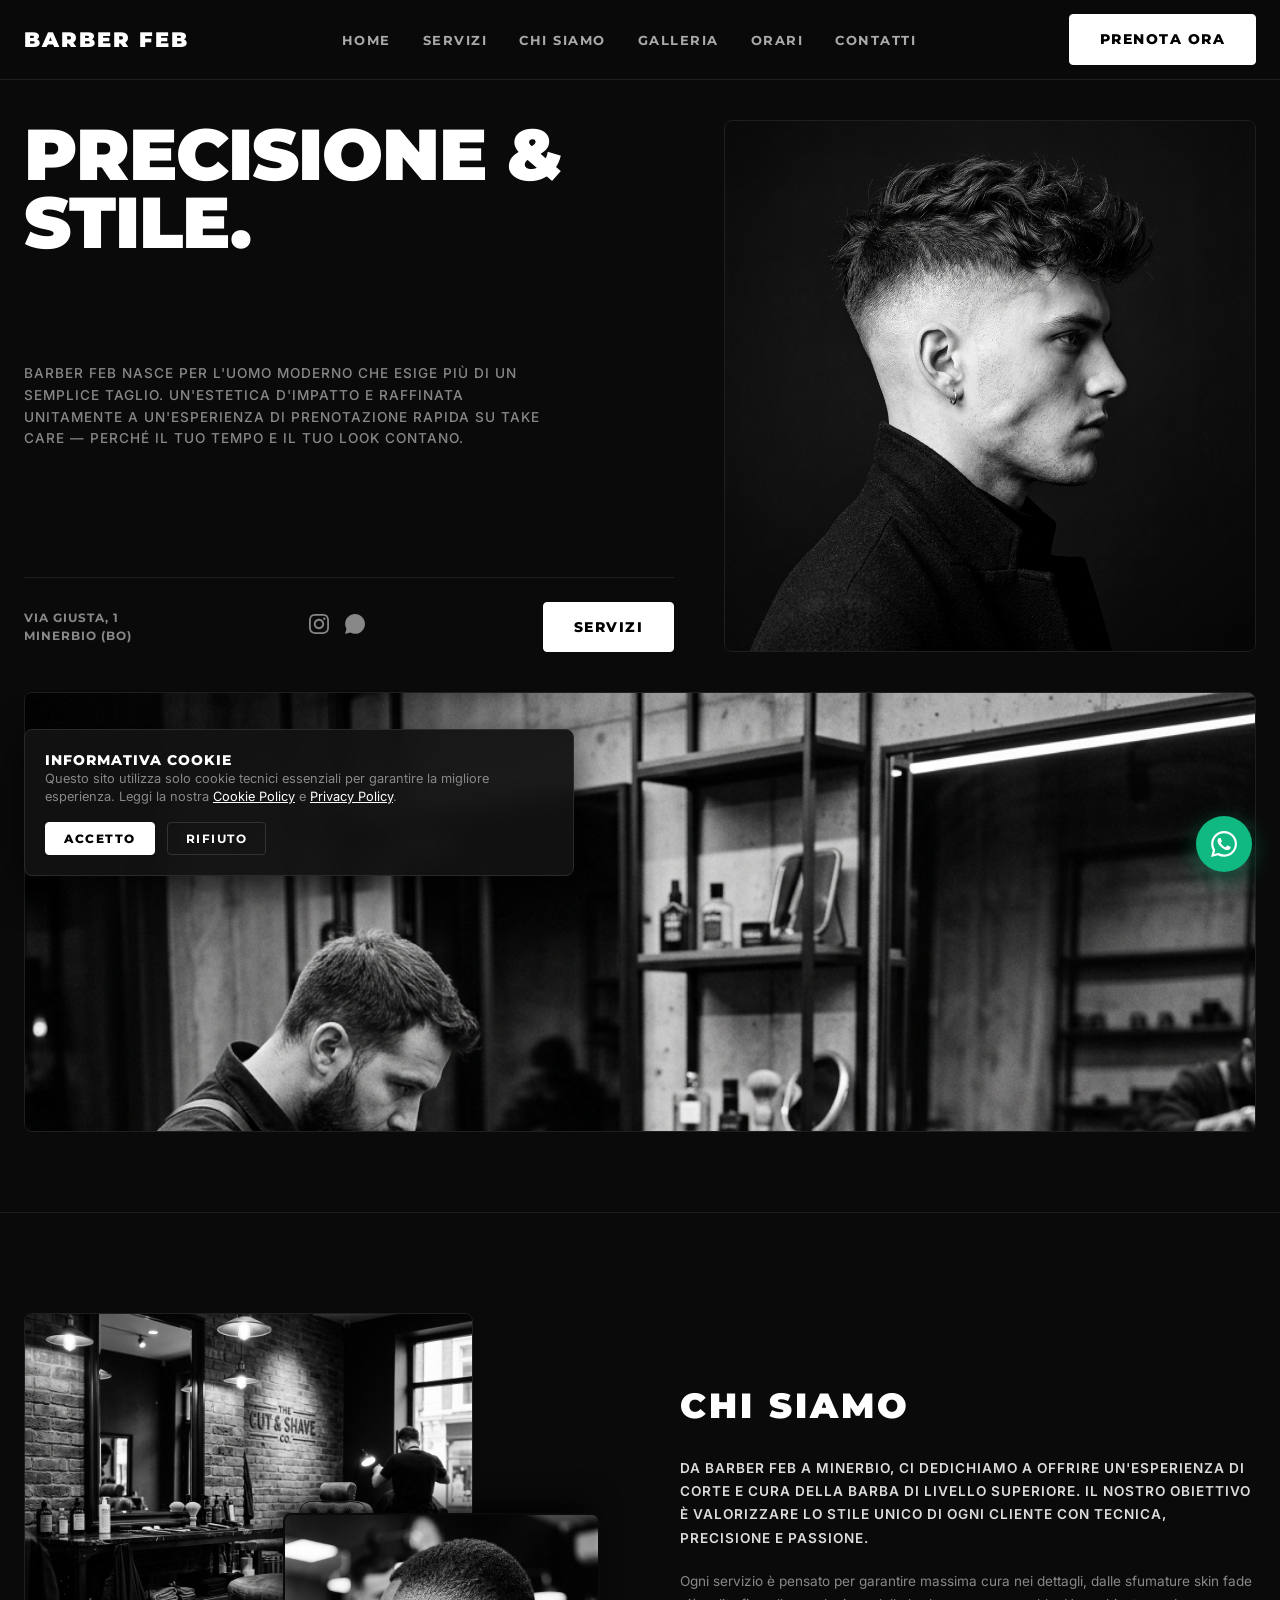
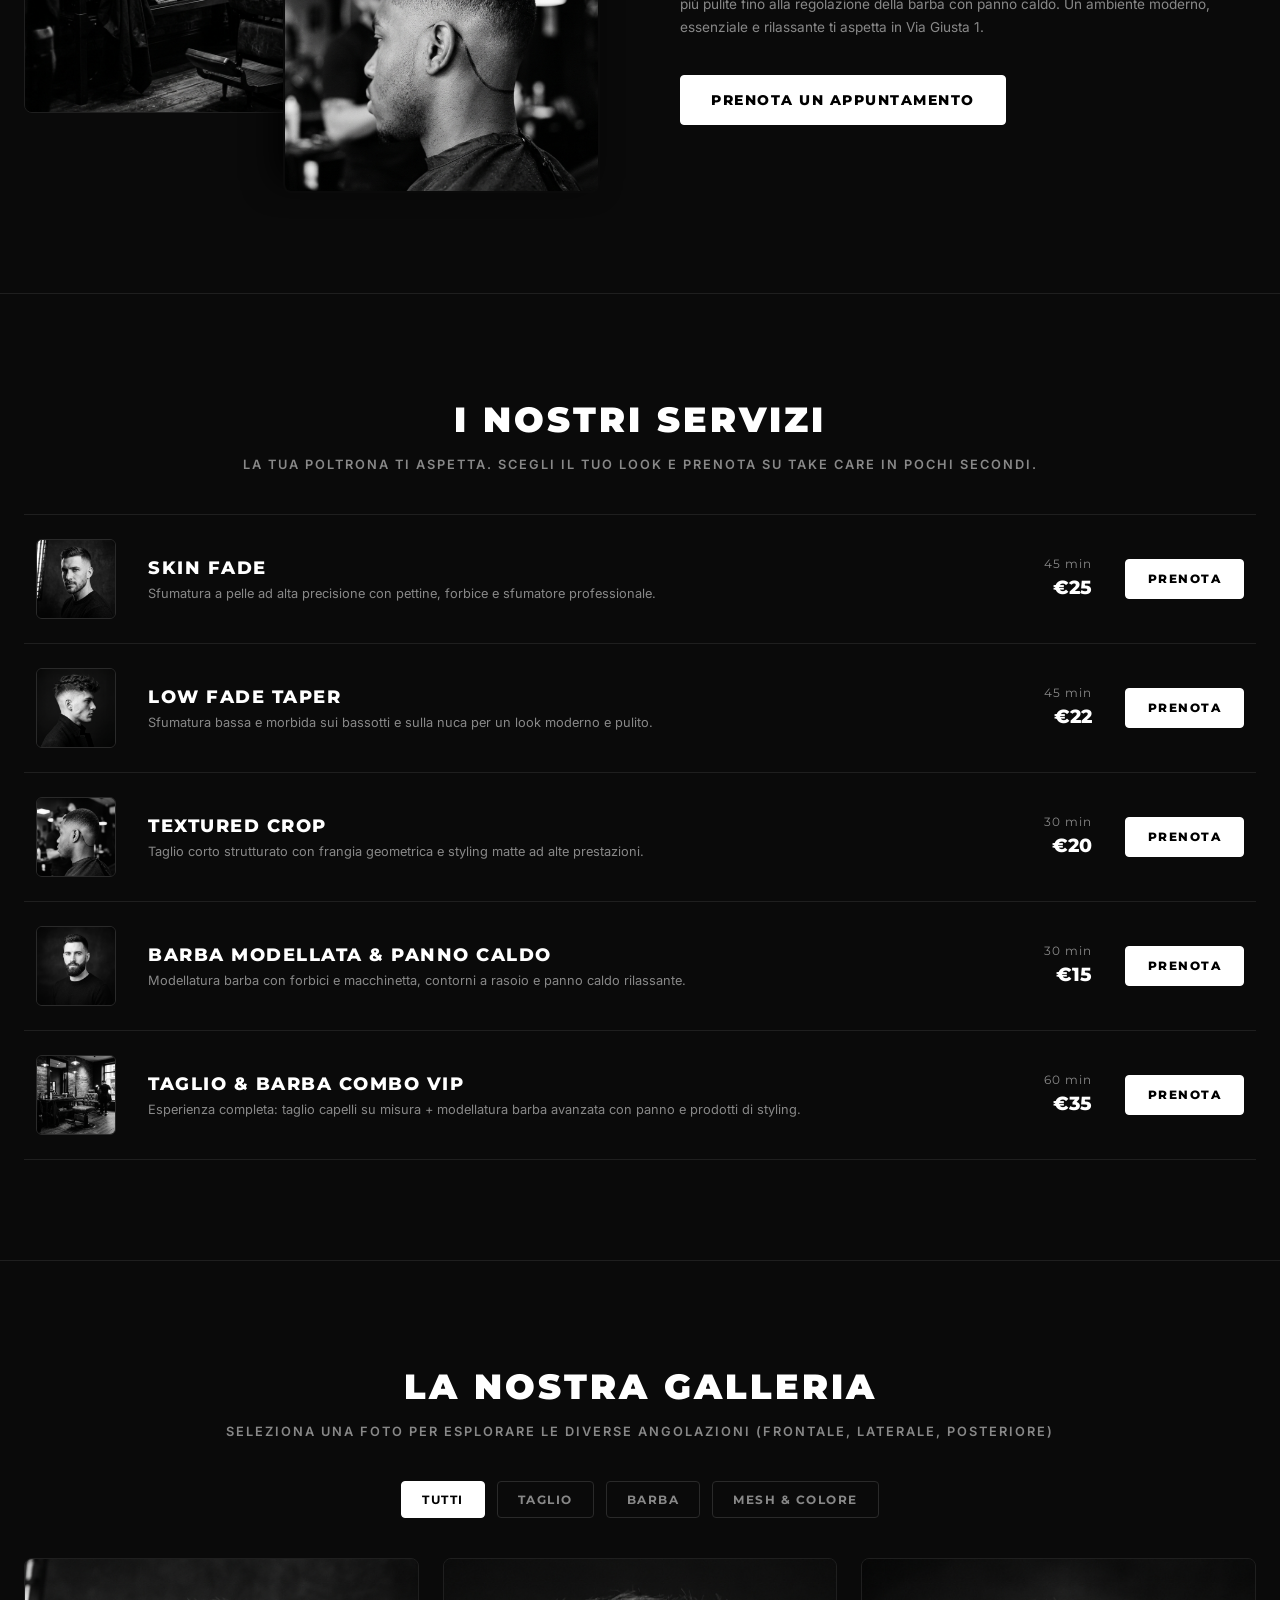
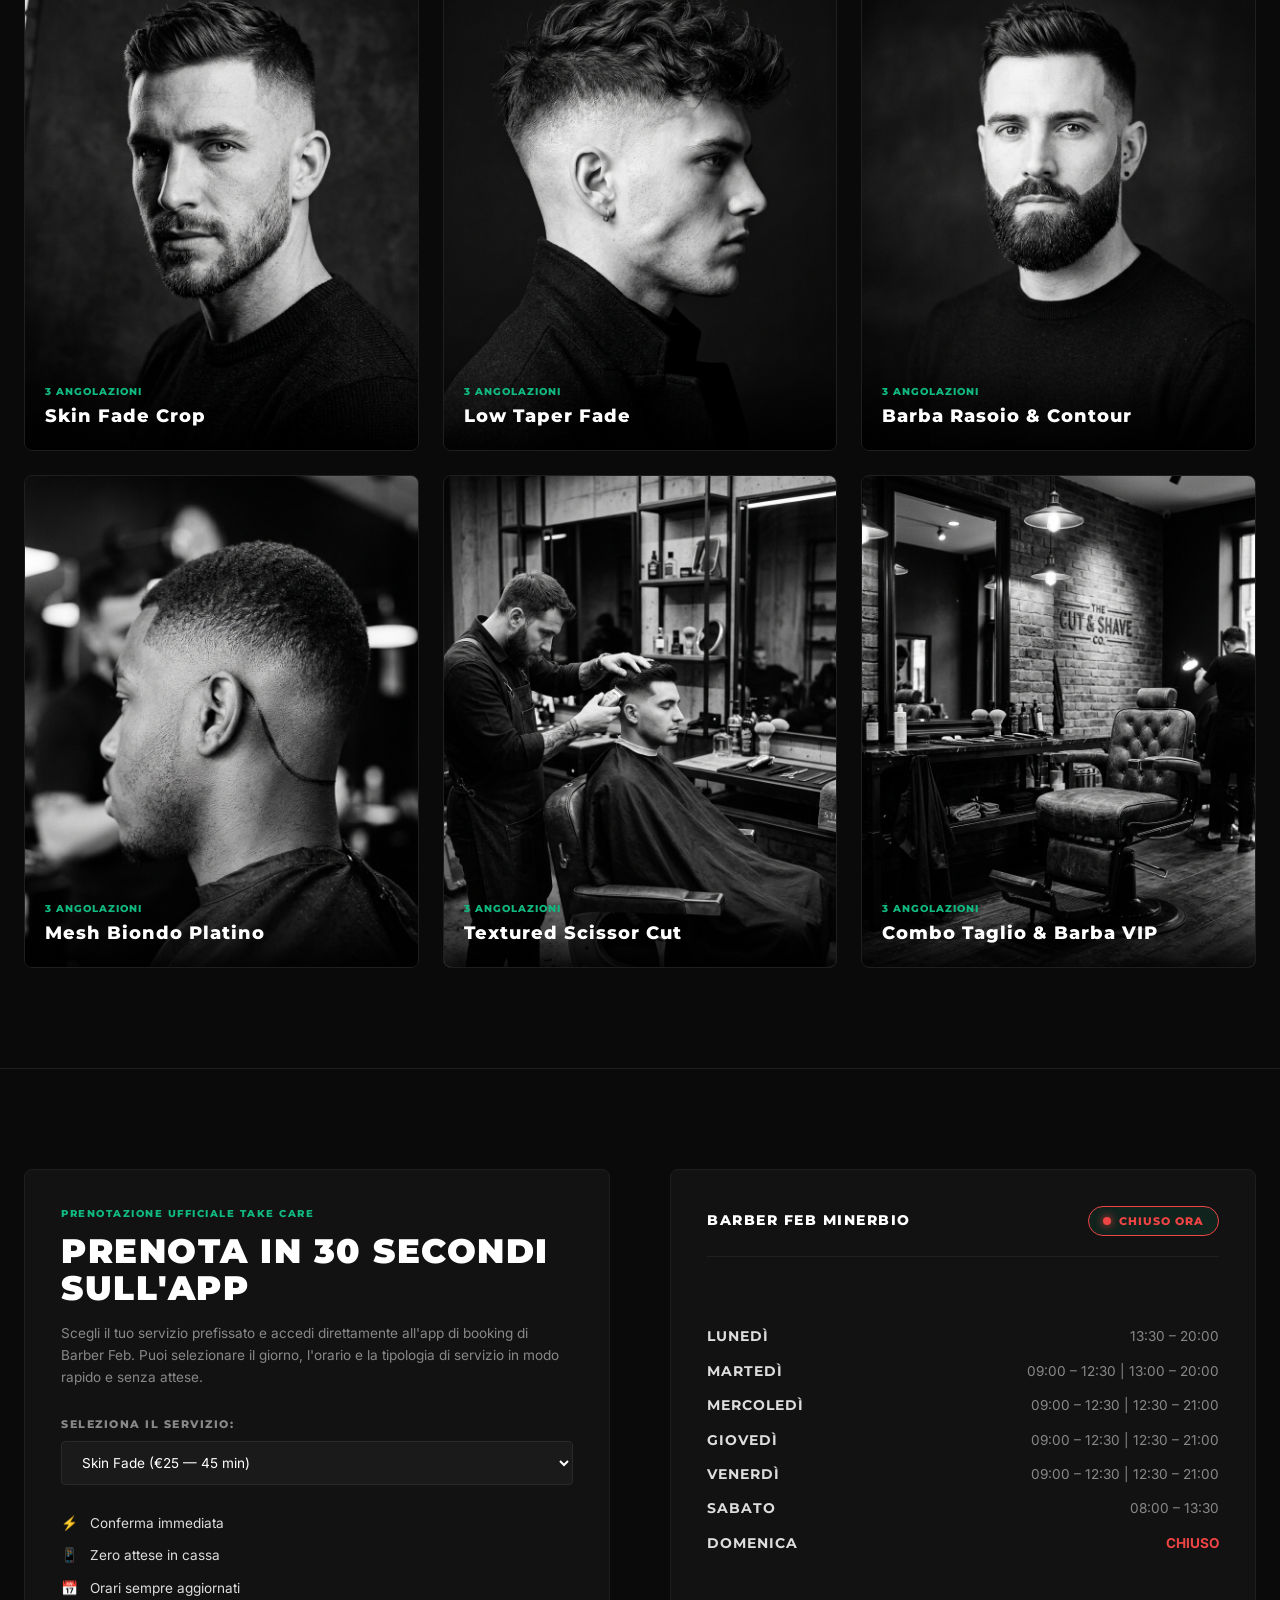
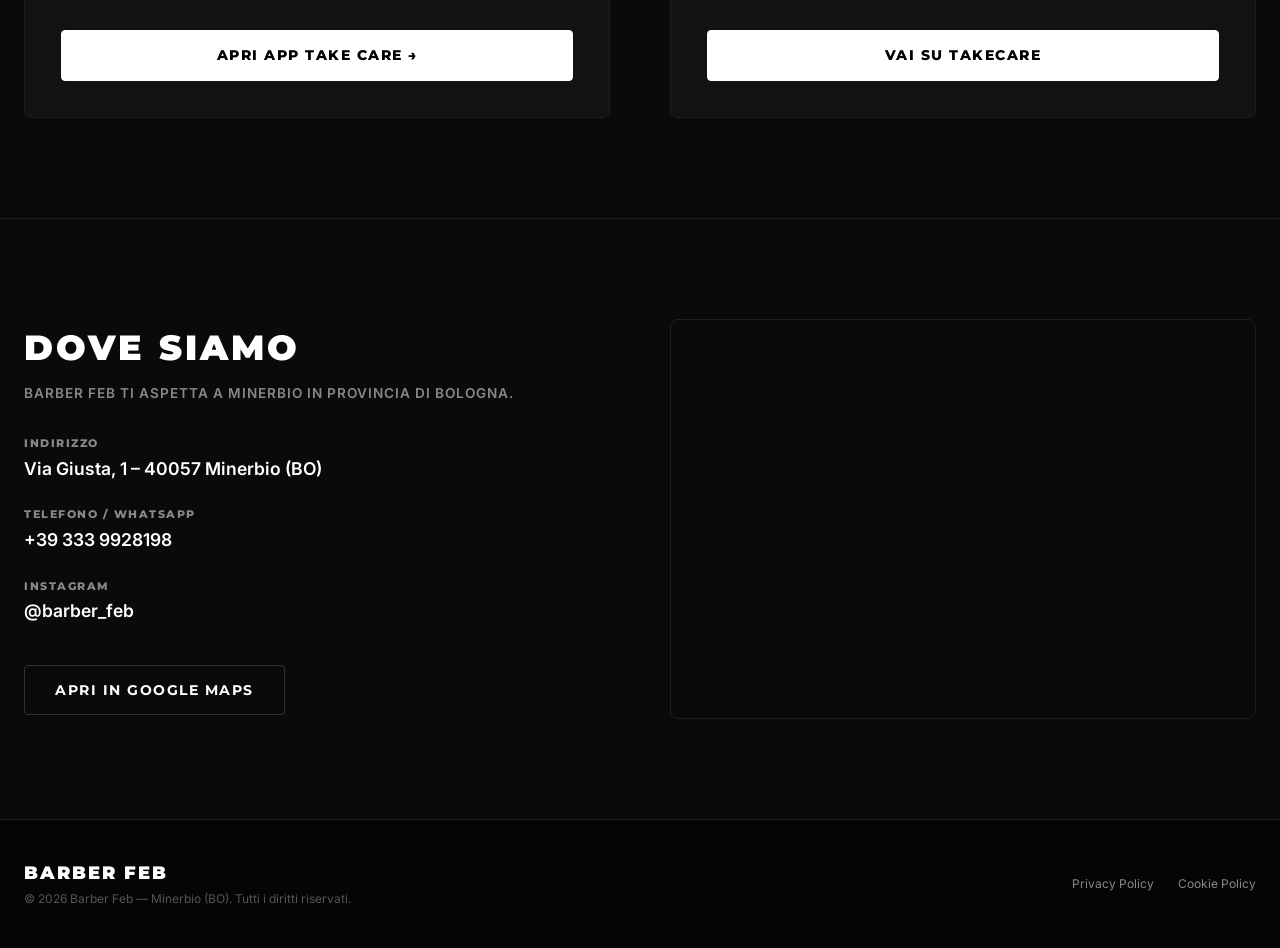
==== commit 72579429: "v4.2 — Combined hero title PRECISIONE & STILE., paragraph below, generated ultra-hd B&W photos, Take" ====
--- a/index.html
+++ b/index.html
@@ -6,7 +6,7 @@
 
   <!-- SEO Meta Tags -->
   <title>Barber Feb — Barbiere a Minerbio (BO)</title>
-  <meta name="description" content="Barber Feb è il salon barbiere di riferimento a Minerbio (Bologna). Taglio uomofade, regolazione barba e trattamenti su misura. Prenota subito su TakeCare." />
+  <meta name="description" content="Barber Feb è il salon barbiere di riferimento a Minerbio (Bologna). Taglio uomo skin fade, regolazione barba e trattamenti su misura. Prenota subito su TakeCare." />
   <meta name="keywords" content="barbiere Minerbio, barber Feb, taglio uomo Bologna, sfumatura skin fade, barba Minerbio" />
   <meta name="author" content="Barber Feb" />
   <link rel="canonical" href="https://lorenzoregazzi2007-bit.github.io/barber-feb/" />
@@ -99,7 +99,7 @@
   </header>
 
   <!-- ============================================================
-       HERO SECTION (Exact Onyx Barbers Hero Layout)
+       HERO SECTION (Title Together + Description Below)
        ============================================================ -->
   <section id="hero" class="hero-section">
     <div class="section-container">
@@ -107,14 +107,15 @@
       <!-- Top 2-Column Grid -->
       <div class="hero-top-grid">
         
-        <!-- Left Content -->
+        <!-- Left Content: Title Together, Text Below -->
         <div class="hero-left-content">
-          <h1 class="hero-title-main">PRECISIONE &amp;</h1>
+          <div class="hero-title-group">
+            <h1 class="hero-title-combined">PRECISIONE &amp; STILE.</h1>
+          </div>
+
           <p class="hero-description">
-            BARBER FEB NASCE PER L'UOMO MODERNO CHE ESIGE PIÙ DI UN SEMPLICE TAGLIO. UN'ESTETICA D'IMPATTO E RAFFINATA UNITAMENTE A UN'ESPERIENZA DI PRENOTAZIONE RAPIDA — PERCHÉ IL TUO TEMPO E IL TUO LOOK CONTANO.
+            BARBER FEB NASCE PER L'UOMO MODERNO CHE ESIGE PIÙ DI UN SEMPLICE TAGLIO. UN'ESTETICA D'IMPATTO E RAFFINATA UNITAMENTE A UN'ESPERIENZA DI PRENOTAZIONE RAPIDA SU TAKE CARE — PERCHÉ IL TUO TEMPO E IL TUO LOOK CONTANO.
           </p>
-
-          <h2 class="hero-title-sub">STILE.</h2>
 
           <div class="hero-footer-row">
             <div class="hero-location-info">
@@ -137,20 +138,20 @@
 
         <!-- Right Model Image Frame -->
         <div class="hero-right-image">
-          <img src="assets/images/hero-model.svg" alt="Taglio uomo sfumato Barber Feb" width="800" height="900" loading="eager" />
+          <img src="assets/images/hero-model.png" alt="Taglio uomo sfumato Barber Feb" width="800" height="900" loading="eager" />
         </div>
       </div>
 
       <!-- Bottom Wide Barber Action Banner Image -->
       <div class="hero-bottom-banner">
-        <img src="assets/images/hero-banner.svg" alt="Barber Feb al lavoro a Minerbio" width="1200" height="450" loading="lazy" />
+        <img src="assets/images/hero-banner.png" alt="Barber Feb al lavoro a Minerbio" width="1200" height="450" loading="lazy" />
       </div>
 
     </div>
   </section>
 
   <!-- ============================================================
-       ABOUT US SECTION (Exact Onyx Barbers Collage Layout)
+       ABOUT US SECTION (Collage with Generated Photos)
        ============================================================ -->
   <section id="chi-siamo" class="about-section">
     <div class="section-container">
@@ -159,10 +160,10 @@
         <!-- Left Collaged Images -->
         <div class="about-images-collage">
           <div class="collage-bg-card">
-            <img src="assets/images/about-1.svg" alt="Barber Feb Salone" width="600" height="600" loading="lazy" />
+            <img src="assets/images/about-1.png" alt="Barber Feb Salone" width="600" height="600" loading="lazy" />
           </div>
           <div class="collage-overlay-card">
-            <img src="assets/images/about-2.svg" alt="Dettaglio Sfumatura" width="400" height="400" loading="lazy" />
+            <img src="assets/images/about-2.png" alt="Dettaglio Sfumatura" width="400" height="400" loading="lazy" />
           </div>
         </div>
 
@@ -175,7 +176,7 @@
           <p class="about-body">
             Ogni servizio è pensato per garantire massima cura nei dettagli, dalle sfumature skin fade più pulite fino alla regolazione della barba con panno caldo. Un ambiente moderno, essenziale e rilassante ti aspetta in Via Giusta 1.
           </p>
-          <a href="https://panel.takecareproject.it/go/s/cmqspx6b5000o0wmcbdl5d5um" target="_blank" rel="noopener" class="btn-solid-white about-btn">SCOPRI DI PIÙ</a>
+          <a href="https://panel.takecareproject.it/go/s/cmqspx6b5000o0wmcbdl5d5um" target="_blank" rel="noopener" class="btn-solid-white about-btn">PRENOTA UN APPUNTAMENTO</a>
         </div>
 
       </div>
@@ -183,14 +184,14 @@
   </section>
 
   <!-- ============================================================
-       OUR SERVICES SECTION (Exact Onyx Barbers List Layout)
+       OUR SERVICES SECTION (Generated Photos)
        ============================================================ -->
   <section id="servizi" class="services-section">
     <div class="section-container">
       
       <div class="services-header">
         <h2 class="section-title text-center">I NOSTRI SERVIZI</h2>
-        <p class="section-subtitle text-center">LA TUA POLTRONA TI ASPETTA. SCEGLI IL TUO LOOK E PRENOTA IN POCHI SECONDI.</p>
+        <p class="section-subtitle text-center">LA TUA POLTRONA TI ASPETTA. SCEGLI IL TUO LOOK E PRENOTA SU TAKE CARE IN POCHI SECONDI.</p>
       </div>
 
       <!-- Services List Table -->
@@ -199,7 +200,7 @@
         <!-- Item 1 -->
         <div class="service-row-item">
           <div class="service-thumb">
-            <img src="assets/images/skin-fade.svg" alt="Skin Fade" width="80" height="80" loading="lazy" />
+            <img src="assets/images/skin-fade.png" alt="Skin Fade" width="80" height="80" loading="lazy" />
           </div>
           <div class="service-info">
             <h3 class="service-name">SKIN FADE</h3>
@@ -217,7 +218,7 @@
         <!-- Item 2 -->
         <div class="service-row-item">
           <div class="service-thumb">
-            <img src="assets/images/low-taper.svg" alt="Low Fade Taper" width="80" height="80" loading="lazy" />
+            <img src="assets/images/hero-model.png" alt="Low Fade Taper" width="80" height="80" loading="lazy" />
           </div>
           <div class="service-info">
             <h3 class="service-name">LOW FADE TAPER</h3>
@@ -235,7 +236,7 @@
         <!-- Item 3 -->
         <div class="service-row-item">
           <div class="service-thumb">
-            <img src="assets/images/textured-crop.svg" alt="Textured Crop" width="80" height="80" loading="lazy" />
+            <img src="assets/images/about-2.png" alt="Textured Crop" width="80" height="80" loading="lazy" />
           </div>
           <div class="service-info">
             <h3 class="service-name">TEXTURED CROP</h3>
@@ -253,7 +254,7 @@
         <!-- Item 4 -->
         <div class="service-row-item">
           <div class="service-thumb">
-            <img src="assets/images/beard-trim.svg" alt="Barba Modellata & Rasoio" width="80" height="80" loading="lazy" />
+            <img src="assets/images/beard-trim.png" alt="Barba Modellata & Rasoio" width="80" height="80" loading="lazy" />
           </div>
           <div class="service-info">
             <h3 class="service-name">BARBA MODELLATA &amp; PANNO CALDO</h3>
@@ -271,7 +272,7 @@
         <!-- Item 5 -->
         <div class="service-row-item">
           <div class="service-thumb">
-            <img src="assets/images/hero-model.svg" alt="Taglio & Barba Combo" width="80" height="80" loading="lazy" />
+            <img src="assets/images/about-1.png" alt="Taglio & Barba Combo" width="80" height="80" loading="lazy" />
           </div>
           <div class="service-info">
             <h3 class="service-name">TAGLIO &amp; BARBA COMBO VIP</h3>
@@ -286,31 +287,13 @@
           </div>
         </div>
 
-        <!-- Item 6 -->
-        <div class="service-row-item">
-          <div class="service-thumb">
-            <img src="assets/images/about-2.svg" alt="Mesh & Colore" width="80" height="80" loading="lazy" />
-          </div>
-          <div class="service-info">
-            <h3 class="service-name">MESH &amp; COLORE D'IMPATTO</h3>
-            <p class="service-desc">Schiariture personalizzate, mesh d'effetto e tonalizzazioni per un look audace.</p>
-          </div>
-          <div class="service-meta">
-            <span class="service-duration">60 min</span>
-            <span class="service-price">€30</span>
-          </div>
-          <div class="service-action">
-            <a href="https://panel.takecareproject.it/go/s/cmqspx6b5000o0wmcbdl5d5um" target="_blank" rel="noopener" class="btn-solid-white btn-service-book">Prenota</a>
-          </div>
-        </div>
-
       </div>
 
     </div>
   </section>
 
   <!-- ============================================================
-       GALLERY & MULTI-ANGLE LIGHTBOX SECTION (User Request)
+       GALLERY & MULTI-ANGLE LIGHTBOX SECTION
        ============================================================ -->
   <section id="galleria" class="gallery-section">
     <div class="section-container">
@@ -334,10 +317,10 @@
         <!-- Card 1 -->
         <div class="gallery-card" data-category="taglio"
              data-title="Skin Fade Crop"
-             data-angles='["assets/images/skin-fade.svg","assets/images/hero-model.svg","assets/images/about-1.svg"]'
+             data-angles='["assets/images/skin-fade.png","assets/images/hero-model.png","assets/images/about-2.png"]'
              data-labels='["Frontale","Laterale","Posteriore"]'>
           <div class="card-image-wrap">
-            <img src="assets/images/skin-fade.svg" alt="Skin Fade Crop" loading="lazy" />
+            <img src="assets/images/skin-fade.png" alt="Skin Fade Crop" loading="lazy" />
             <div class="card-overlay">
               <span class="card-badge">3 Angolazioni</span>
               <span class="card-title">Skin Fade Crop</span>
@@ -348,10 +331,10 @@
         <!-- Card 2 -->
         <div class="gallery-card" data-category="taglio"
              data-title="Low Taper Fade"
-             data-angles='["assets/images/low-taper.svg","assets/images/hero-model.svg","assets/images/about-2.svg"]'
+             data-angles='["assets/images/hero-model.png","assets/images/about-2.png","assets/images/skin-fade.png"]'
              data-labels='["Frontale","Laterale","Posteriore"]'>
           <div class="card-image-wrap">
-            <img src="assets/images/low-taper.svg" alt="Low Taper Fade" loading="lazy" />
+            <img src="assets/images/hero-model.png" alt="Low Taper Fade" loading="lazy" />
             <div class="card-overlay">
               <span class="card-badge">3 Angolazioni</span>
               <span class="card-title">Low Taper Fade</span>
@@ -362,10 +345,10 @@
         <!-- Card 3 -->
         <div class="gallery-card" data-category="barba"
              data-title="Barba Rasoio & Contour"
-             data-angles='["assets/images/beard-trim.svg","assets/images/hero-banner.svg","assets/images/about-1.svg"]'
+             data-angles='["assets/images/beard-trim.png","assets/images/hero-banner.png","assets/images/about-1.png"]'
              data-labels='["Frontale","Profilo Destro","Profilo Sinistro"]'>
           <div class="card-image-wrap">
-            <img src="assets/images/beard-trim.svg" alt="Barba Rasoio & Contour" loading="lazy" />
+            <img src="assets/images/beard-trim.png" alt="Barba Rasoio & Contour" loading="lazy" />
             <div class="card-overlay">
               <span class="card-badge">3 Angolazioni</span>
               <span class="card-title">Barba Rasoio &amp; Contour</span>
@@ -376,10 +359,10 @@
         <!-- Card 4 -->
         <div class="gallery-card" data-category="colore"
              data-title="Mesh Biondo Platino"
-             data-angles='["assets/images/hero-model.svg","assets/images/about-2.svg","assets/images/textured-crop.svg"]'
+             data-angles='["assets/images/about-2.png","assets/images/hero-model.png","assets/images/skin-fade.png"]'
              data-labels='["Frontale","Laterale","Posteriore"]'>
           <div class="card-image-wrap">
-            <img src="assets/images/hero-model.svg" alt="Mesh Biondo Platino" loading="lazy" />
+            <img src="assets/images/about-2.png" alt="Mesh Biondo Platino" loading="lazy" />
             <div class="card-overlay">
               <span class="card-badge">3 Angolazioni</span>
               <span class="card-title">Mesh Biondo Platino</span>
@@ -390,10 +373,10 @@
         <!-- Card 5 -->
         <div class="gallery-card" data-category="taglio"
              data-title="Textured Scissor Cut"
-             data-angles='["assets/images/textured-crop.svg","assets/images/skin-fade.svg","assets/images/hero-banner.svg"]'
+             data-angles='["assets/images/hero-banner.png","assets/images/skin-fade.png","assets/images/hero-model.png"]'
              data-labels='["Frontale","Profilo","Retro"]'>
           <div class="card-image-wrap">
-            <img src="assets/images/textured-crop.svg" alt="Textured Scissor Cut" loading="lazy" />
+            <img src="assets/images/hero-banner.png" alt="Textured Scissor Cut" loading="lazy" />
             <div class="card-overlay">
               <span class="card-badge">3 Angolazioni</span>
               <span class="card-title">Textured Scissor Cut</span>
@@ -404,10 +387,10 @@
         <!-- Card 6 -->
         <div class="gallery-card" data-category="barba"
              data-title="Combo Taglio & Barba VIP"
-             data-angles='["assets/images/about-1.svg","assets/images/beard-trim.svg","assets/images/hero-model.svg"]'
+             data-angles='["assets/images/about-1.png","assets/images/beard-trim.png","assets/images/hero-model.png"]'
              data-labels='["Frontale","Laterale","Posteriore"]'>
           <div class="card-image-wrap">
-            <img src="assets/images/about-1.svg" alt="Combo Taglio & Barba VIP" loading="lazy" />
+            <img src="assets/images/about-1.png" alt="Combo Taglio & Barba VIP" loading="lazy" />
             <div class="card-overlay">
               <span class="card-badge">3 Angolazioni</span>
               <span class="card-title">Combo Taglio &amp; Barba VIP</span>
@@ -421,36 +404,59 @@
   </section>
 
   <!-- ============================================================
-       SCHEDULE / BOOK YOUR SERVICE SECTION (Exact Onyx Barbers UI)
+       TAKE CARE SMART BOOKING & HOURS SECTION
        ============================================================ -->
   <section id="orari" class="schedule-section">
     <div class="section-container">
       
       <div class="schedule-grid">
         
-        <!-- Left Calendar Preview & Slot Simulator -->
+        <!-- Left Panel: TakeCare Quick App Launcher Card -->
         <div class="schedule-left-panel">
-          <h3 class="panel-subtitle">ORARI &amp; PRENOTAZIONI</h3>
-          <h2 class="panel-title">PRENOTA IL TUO SERVIZIO</h2>
-          <p class="panel-desc">Scegli la data e l'orario desiderato. Sarai reindirizzato direttamente su TakeCare per confermare la tua prenotazione in tempo reale.</p>
-
-          <!-- Time slots preview grid -->
-          <div class="time-slots-wrapper">
-            <p class="slots-label">ORARI POPOLARI DISPONIBILI OGGI:</p>
-            <div class="slots-grid">
-              <span class="time-slot active">09:30</span>
-              <span class="time-slot">10:30</span>
-              <span class="time-slot">11:30</span>
-              <span class="time-slot">14:00</span>
-              <span class="time-slot">15:30</span>
-              <span class="time-slot">17:00</span>
-              <span class="time-slot">18:30</span>
-              <span class="time-slot">19:30</span>
-            </div>
-          </div>
-        </div>
-
-        <!-- Right Timetable & TakeCare Card -->
+          <div class="takecare-card">
+            <span class="takecare-badge">PRENOTAZIONE UFFICIALE TAKE CARE</span>
+            <h2 class="takecare-title">PRENOTA IN 30 SECONDI SULL'APP</h2>
+            <p class="takecare-desc">
+              Scegli il tuo servizio prefissato e accedi direttamente all'app di booking di Barber Feb. Puoi selezionare il giorno, l'orario e la tipologia di servizio in modo rapido e senza attese.
+            </p>
+
+            <!-- Quick Service Selector that direct launches TakeCare -->
+            <div class="takecare-quick-select">
+              <label class="quick-label">SELEZIONA IL SERVIZIO:</label>
+              <select id="quick-service-select" class="takecare-select">
+                <option value="skin-fade">Skin Fade (€25 — 45 min)</option>
+                <option value="low-taper">Low Fade Taper (€22 — 45 min)</option>
+                <option value="crop">Textured Crop (€20 — 30 min)</option>
+                <option value="barba">Barba Modellata &amp; Panno Caldo (€15 — 30 min)</option>
+                <option value="combo">Combo Taglio &amp; Barba VIP (€35 — 60 min)</option>
+              </select>
+            </div>
+
+            <div class="takecare-features">
+              <div class="feature-item">
+                <span class="feature-icon">⚡</span>
+                <span class="feature-text">Conferma immediata</span>
+              </div>
+              <div class="feature-item">
+                <span class="feature-icon">📱</span>
+                <span class="feature-text">Zero attese in cassa</span>
+              </div>
+              <div class="feature-item">
+                <span class="feature-icon">📅</span>
+                <span class="feature-text">Orari sempre aggiornati</span>
+              </div>
+            </div>
+
+            <a
+              href="https://panel.takecareproject.it/go/s/cmqspx6b5000o0wmcbdl5d5um"
+              target="_blank"
+              rel="noopener noreferrer"
+              class="btn-solid-white takecare-btn"
+            >APRI APP TAKE CARE &rarr;</a>
+          </div>
+        </div>
+
+        <!-- Right Panel: Timetable Card -->
         <div class="schedule-right-panel">
           <div class="hours-card">
             
@@ -500,7 +506,7 @@
                 target="_blank"
                 rel="noopener"
                 class="btn-solid-white full-width-btn"
-              >PRENOTA SU TAKECARE</a>
+              >VAI SU TAKECARE</a>
             </div>
 
           </div>
@@ -600,7 +606,7 @@
         <img id="lightbox-img" src="" alt="Dettaglio angolazione taglio" />
       </div>
 
-      <a href="https://panel.takecareproject.it/go/s/cmqspx6b5000o0wmcbdl5d5um" target="_blank" rel="noopener" class="btn-solid-white modal-cta-btn">PRENOTA QUESTO LOOK</a>
+      <a href="https://panel.takecareproject.it/go/s/cmqspx6b5000o0wmcbdl5d5um" target="_blank" rel="noopener" class="btn-solid-white modal-cta-btn">PRENOTA QUESTO LOOK SU TAKECARE</a>
 
     </div>
   </div>
--- a/style.css
+++ b/style.css
@@ -1,5 +1,5 @@
 /* ============================================================
-   BARBER FEB — style.css (ONYX BARBERS LUXURY AESTHETIC v4.0)
+   BARBER FEB — style.css (ONYX BARBERS LUXURY AESTHETIC v4.1)
    Monochrome Pitch Black · White · Plant Green Accents
    ============================================================ */
 
@@ -76,8 +76,8 @@
   font-weight: 800;
   letter-spacing: 1.5px;
   text-transform: uppercase;
-  padding: 12px 28px;
-  border-radius: 3px;
+  padding: 14px 30px;
+  border-radius: 4px;
   border: 1px solid #ffffff;
   cursor: pointer;
   transition: var(--transition);
@@ -101,8 +101,8 @@
   font-weight: 700;
   letter-spacing: 1.5px;
   text-transform: uppercase;
-  padding: 12px 28px;
-  border-radius: 3px;
+  padding: 14px 30px;
+  border-radius: 4px;
   border: 1px solid #333333;
   cursor: pointer;
   transition: var(--transition);
@@ -296,7 +296,7 @@
 }
 
 /* ============================================================
-   HERO SECTION (Exact Onyx Barbers Layout)
+   HERO SECTION (Title Together + Text Below)
    ============================================================ */
 .hero-section {
   padding-top: calc(var(--header-height) + 40px);
@@ -318,14 +318,17 @@
   justify-content: space-between;
 }
 
-.hero-title-main {
-  font-size: 4.8rem;
+.hero-title-group {
+  margin-bottom: 20px;
+}
+
+.hero-title-combined {
+  font-size: 4.5rem;
   font-weight: 900;
   line-height: 0.95;
   letter-spacing: -1px;
   text-transform: uppercase;
   color: #ffffff;
-  margin-bottom: 24px;
 }
 
 .hero-description {
@@ -335,17 +338,7 @@
   letter-spacing: 1px;
   color: var(--text-muted);
   text-transform: uppercase;
-  max-width: 520px;
-  margin-bottom: 32px;
-}
-
-.hero-title-sub {
-  font-size: 4.2rem;
-  font-weight: 900;
-  line-height: 0.95;
-  letter-spacing: 2px;
-  text-transform: uppercase;
-  color: #ffffff;
+  max-width: 540px;
   margin-bottom: 40px;
 }
 
@@ -401,7 +394,7 @@
   border: 1px solid var(--border-color);
   border-radius: 8px;
   overflow: hidden;
-  max-height: 420px;
+  max-height: 440px;
 }
 
 .hero-bottom-banner img {
@@ -411,7 +404,7 @@
 }
 
 /* ============================================================
-   ABOUT US SECTION (Exact Onyx Barbers Collage Layout)
+   ABOUT US SECTION
    ============================================================ */
 .about-section {
   padding: 100px 0;
@@ -488,7 +481,7 @@
 }
 
 /* ============================================================
-   OUR SERVICES SECTION (Exact Onyx Barbers Table List)
+   OUR SERVICES SECTION
    ============================================================ */
 .services-section {
   padding: 100px 0;
@@ -683,7 +676,7 @@
 }
 
 /* ============================================================
-   SCHEDULE SECTION (Exact Onyx Barbers Schedule UI)
+   TAKE CARE APP CARD WIDGET
    ============================================================ */
 .schedule-section {
   padding: 100px 0;
@@ -701,74 +694,93 @@
 .schedule-left-panel {
   display: flex;
   flex-direction: column;
-  justify-content: center;
-}
-
-.panel-subtitle {
-  font-family: var(--font-heading);
-  font-size: 0.75rem;
-  font-weight: 800;
-  letter-spacing: 2px;
-  color: var(--accent-green);
-  text-transform: uppercase;
-  margin-bottom: 8px;
-}
-
-.panel-title {
-  font-size: 2.5rem;
-  font-weight: 900;
-  letter-spacing: 2px;
-  text-transform: uppercase;
-  margin-bottom: 16px;
-}
-
-.panel-desc {
-  font-size: 0.85rem;
-  color: var(--text-muted);
-  line-height: 1.6;
-  margin-bottom: 36px;
-}
-
-.time-slots-wrapper {
+}
+
+.takecare-card {
   background-color: var(--bg-card);
   border: 1px solid var(--border-color);
   border-radius: 8px;
-  padding: 24px;
-}
-
-.slots-label {
+  padding: 36px;
+  display: flex;
+  flex-direction: column;
+  justify-content: space-between;
+  height: 100%;
+}
+
+.takecare-badge {
+  display: inline-block;
+  font-family: var(--font-heading);
+  font-size: 0.65rem;
+  font-weight: 800;
+  letter-spacing: 1.5px;
+  color: var(--accent-green);
+  margin-bottom: 12px;
+}
+
+.takecare-title {
+  font-size: 2.1rem;
+  font-weight: 900;
+  letter-spacing: 1.5px;
+  text-transform: uppercase;
+  line-height: 1.1;
+  margin-bottom: 16px;
+}
+
+.takecare-desc {
+  font-size: 0.85rem;
+  color: var(--text-muted);
+  line-height: 1.6;
+  margin-bottom: 28px;
+}
+
+.takecare-quick-select {
+  display: flex;
+  flex-direction: column;
+  gap: 8px;
+  margin-bottom: 28px;
+}
+
+.quick-label {
   font-family: var(--font-heading);
   font-size: 0.7rem;
-  font-weight: 700;
+  font-weight: 800;
   letter-spacing: 1.5px;
   color: var(--text-muted);
-  margin-bottom: 16px;
-}
-
-.slots-grid {
-  display: grid;
-  grid-template-columns: repeat(4, 1fr);
+}
+
+.takecare-select {
+  background-color: #1a1a1a;
+  color: #ffffff;
+  border: 1px solid var(--border-light);
+  padding: 12px 16px;
+  border-radius: 4px;
+  font-family: var(--font-body);
+  font-size: 0.85rem;
+  cursor: pointer;
+  outline: none;
+}
+
+.takecare-select:focus {
+  border-color: var(--accent-green);
+}
+
+.takecare-features {
+  display: flex;
+  flex-direction: column;
   gap: 12px;
-}
-
-.time-slot {
-  font-family: var(--font-heading);
-  font-size: 0.8rem;
-  font-weight: 700;
-  color: #ffffff;
-  background-color: #1a1a1a;
-  border: 1px solid var(--border-light);
-  padding: 10px;
-  text-align: center;
-  border-radius: 4px;
-  cursor: pointer;
-  transition: var(--transition);
-}
-
-.time-slot:hover, .time-slot.active {
-  background-color: #ffffff;
-  color: #000000;
-  border-color: #ffffff;
+  margin-bottom: 32px;
+}
+
+.feature-item {
+  display: flex;
+  align-items: center;
+  gap: 12px;
+  font-size: 0.85rem;
+  color: #dddddd;
+}
+
+.takecare-btn {
+  width: 100%;
 }
 
 /* Hours Card */
@@ -776,7 +788,7 @@
   background-color: var(--bg-card);
   border: 1px solid var(--border-color);
   border-radius: 8px;
-  padding: 32px;
+  padding: 36px;
   display: flex;
   flex-direction: column;
   justify-content: space-between;
@@ -1067,12 +1079,8 @@
     grid-template-columns: 1fr;
   }
   
-  .hero-title-main {
+  .hero-title-combined {
     font-size: 3.2rem;
-  }
-
-  .hero-title-sub {
-    font-size: 2.8rem;
   }
 
   .service-row-item {
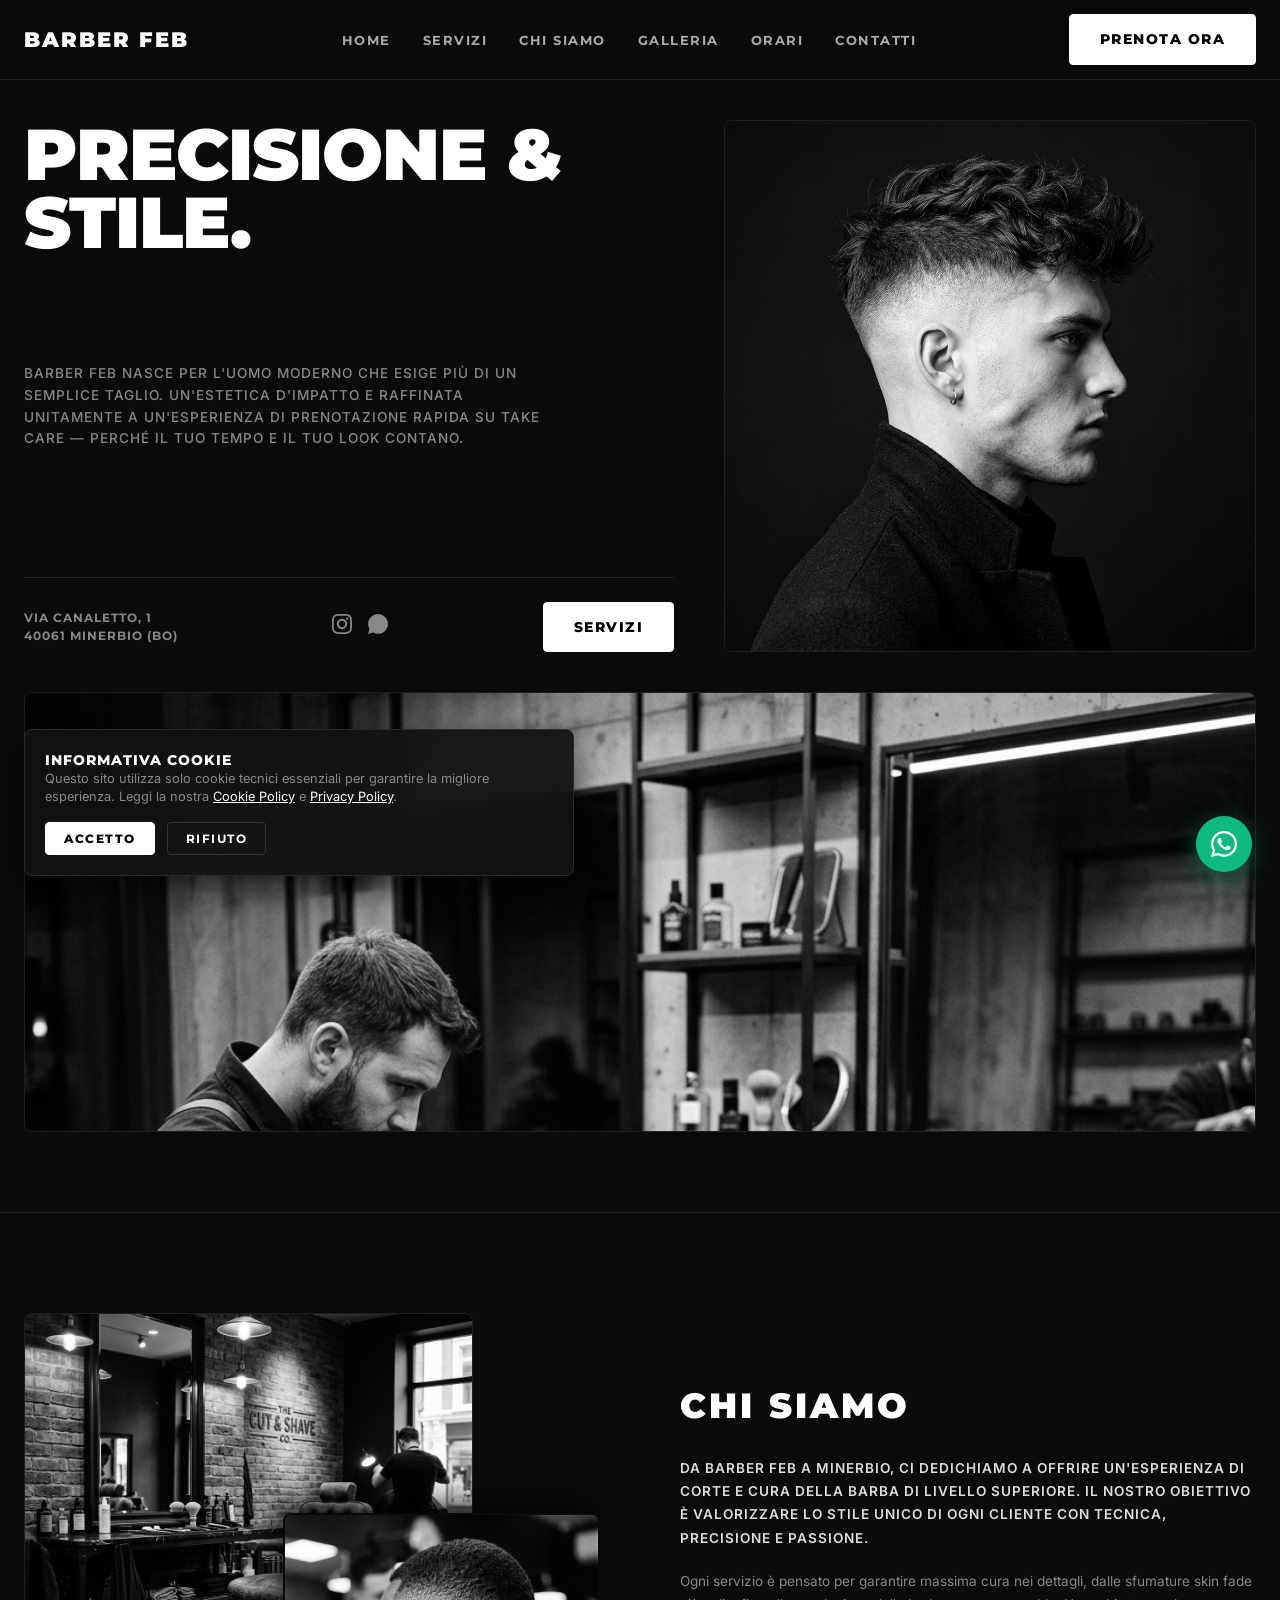
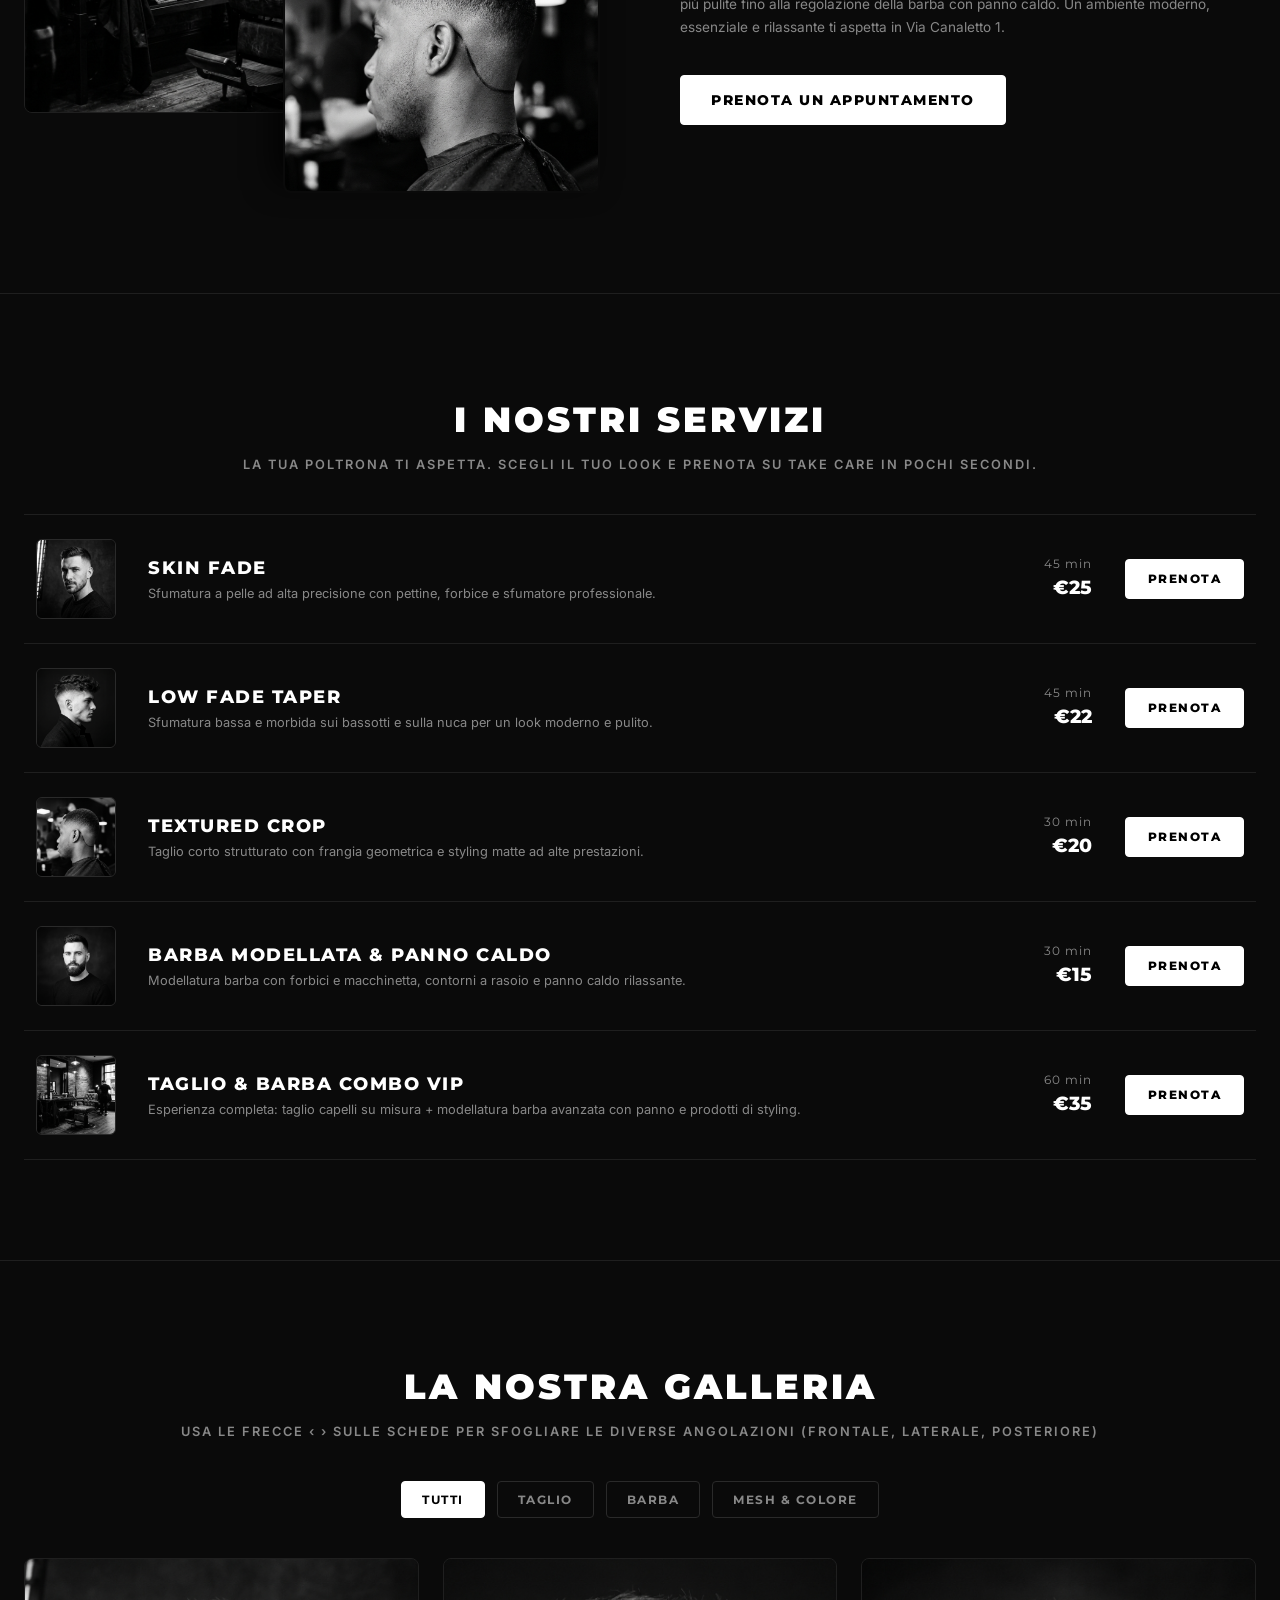
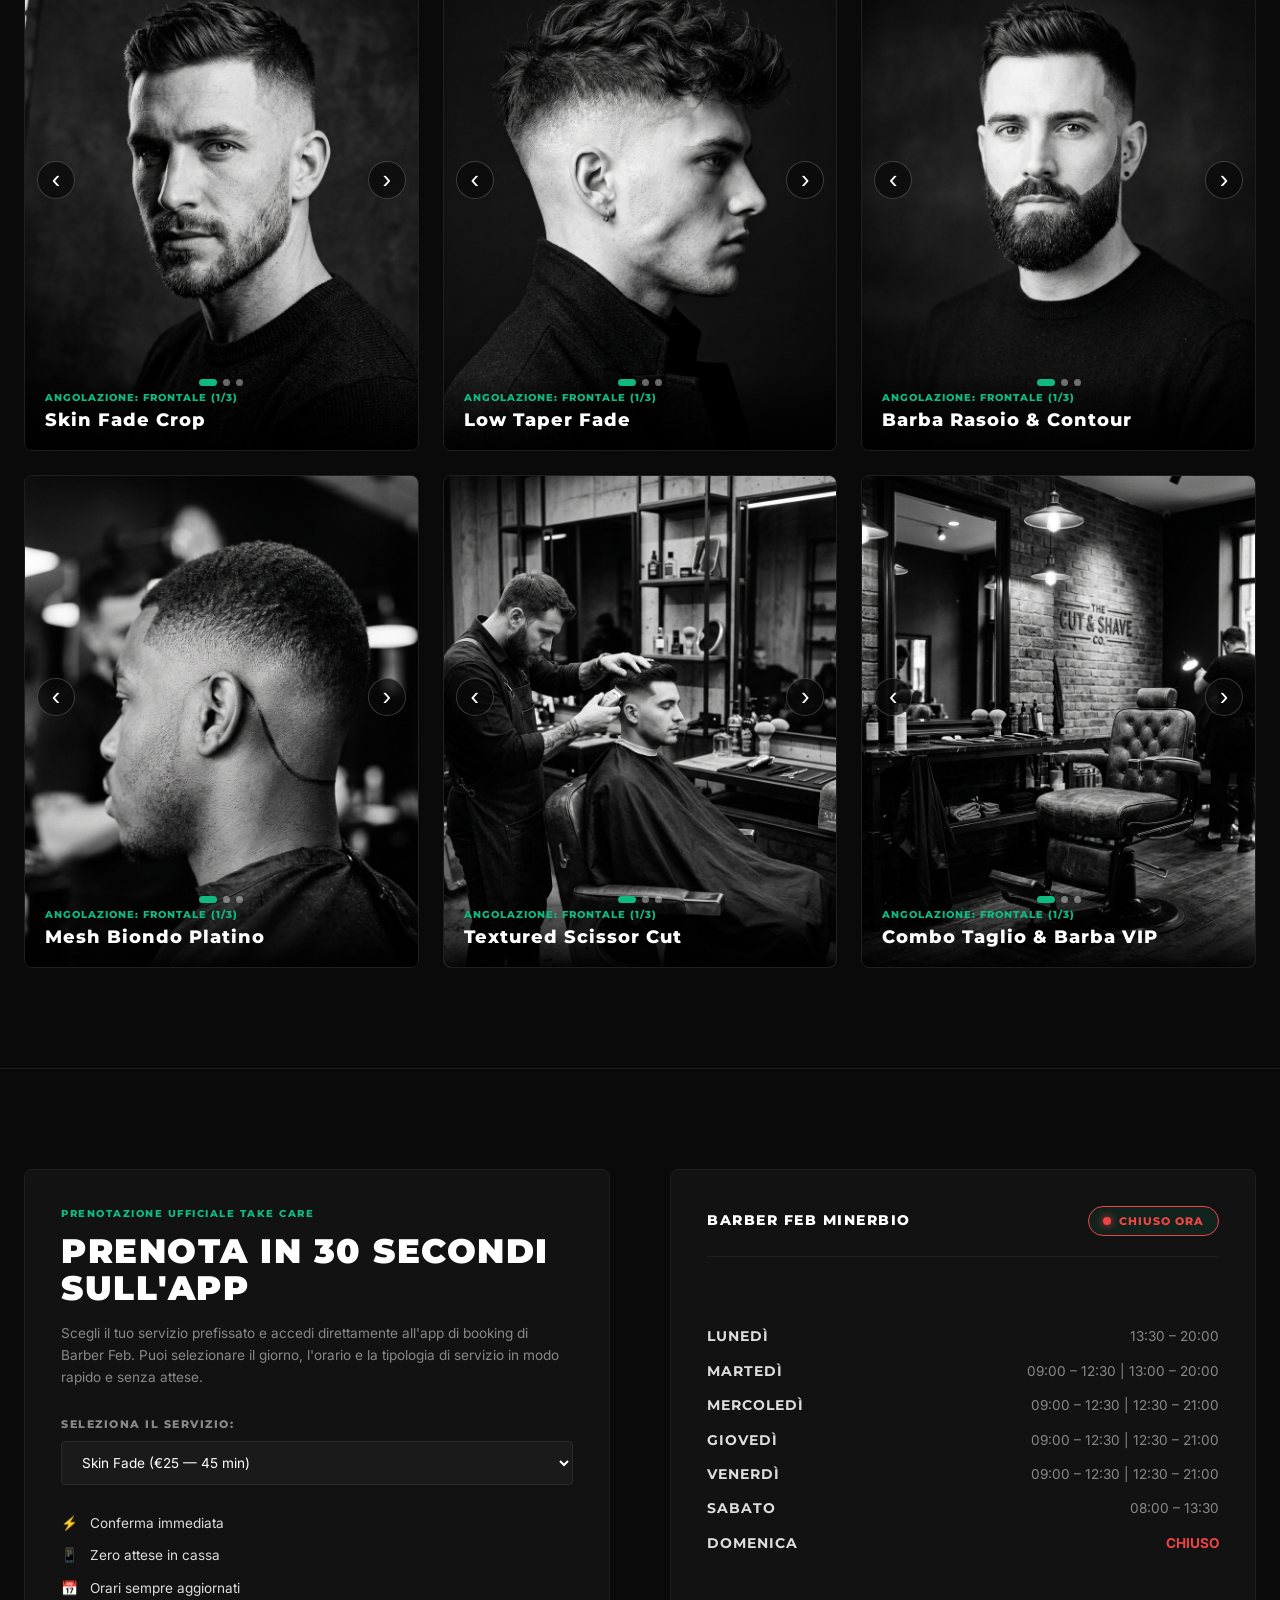
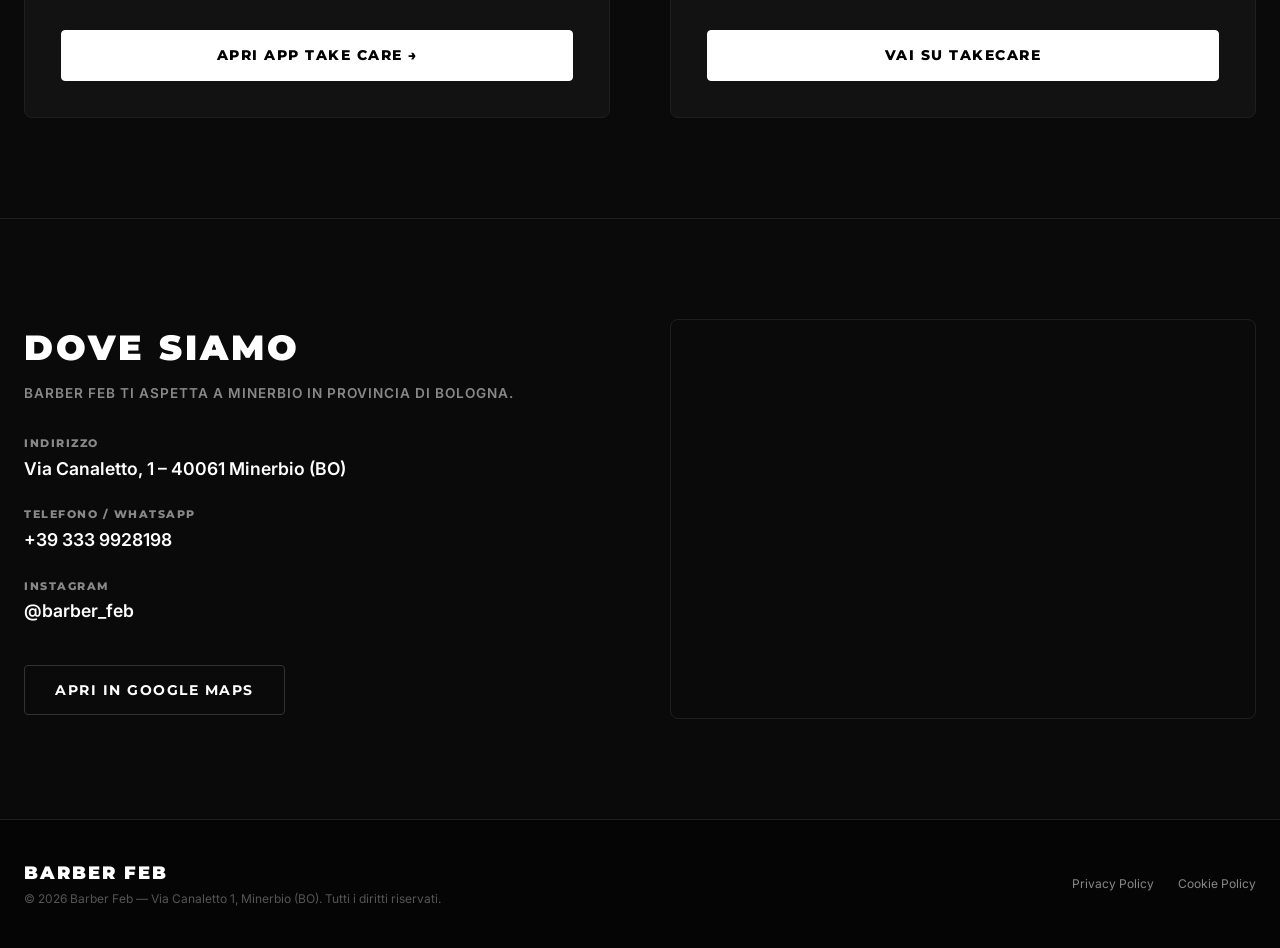
==== commit 59a5ac72: "v4.3 — Correct address: Via Canaletto 1 Minerbio (BO), and interactive image sliders for multi-angle" ====
--- a/index.html
+++ b/index.html
@@ -6,15 +6,15 @@
 
   <!-- SEO Meta Tags -->
   <title>Barber Feb — Barbiere a Minerbio (BO)</title>
-  <meta name="description" content="Barber Feb è il salon barbiere di riferimento a Minerbio (Bologna). Taglio uomo skin fade, regolazione barba e trattamenti su misura. Prenota subito su TakeCare." />
-  <meta name="keywords" content="barbiere Minerbio, barber Feb, taglio uomo Bologna, sfumatura skin fade, barba Minerbio" />
+  <meta name="description" content="Barber Feb è il salon barbiere di riferimento a Minerbio (Bologna) in Via Canaletto 1. Taglio uomo skin fade, regolazione barba e trattamenti su misura. Prenota subito su TakeCare." />
+  <meta name="keywords" content="barbiere Minerbio, barber Feb, Via Canaletto Minerbio, taglio uomo Bologna, sfumatura skin fade, barba Minerbio" />
   <meta name="author" content="Barber Feb" />
   <link rel="canonical" href="https://lorenzoregazzi2007-bit.github.io/barber-feb/" />
 
   <!-- Open Graph -->
   <meta property="og:type" content="website" />
   <meta property="og:title" content="Barber Feb — Barbiere a Minerbio (BO)" />
-  <meta property="og:description" content="Precisione & Stile a Minerbio. Prenota online su TakeCare." />
+  <meta property="og:description" content="Precisione & Stile a Minerbio in Via Canaletto 1. Prenota online su TakeCare." />
   <meta property="og:locale" content="it_IT" />
 
   <!-- Favicon -->
@@ -119,8 +119,8 @@
 
           <div class="hero-footer-row">
             <div class="hero-location-info">
-              <span class="location-address">VIA GIUSTA, 1</span>
-              <span class="location-city">MINERBIO (BO)</span>
+              <span class="location-address">VIA CANALETTO, 1</span>
+              <span class="location-city">40061 MINERBIO (BO)</span>
             </div>
 
             <div class="hero-social-links">
@@ -151,7 +151,7 @@
   </section>
 
   <!-- ============================================================
-       ABOUT US SECTION (Collage with Generated Photos)
+       ABOUT US SECTION (Collage with Corrected Address)
        ============================================================ -->
   <section id="chi-siamo" class="about-section">
     <div class="section-container">
@@ -174,7 +174,7 @@
             DA BARBER FEB A MINERBIO, CI DEDICHIAMO A OFFRIRE UN'ESPERIENZA DI CORTE E CURA DELLA BARBA DI LIVELLO SUPERIORE. IL NOSTRO OBIETTIVO È VALORIZZARE LO STILE UNICO DI OGNI CLIENTE CON TECNICA, PRECISIONE E PASSIONE.
           </p>
           <p class="about-body">
-            Ogni servizio è pensato per garantire massima cura nei dettagli, dalle sfumature skin fade più pulite fino alla regolazione della barba con panno caldo. Un ambiente moderno, essenziale e rilassante ti aspetta in Via Giusta 1.
+            Ogni servizio è pensato per garantire massima cura nei dettagli, dalle sfumature skin fade più pulite fino alla regolazione della barba con panno caldo. Un ambiente moderno, essenziale e rilassante ti aspetta in Via Canaletto 1.
           </p>
           <a href="https://panel.takecareproject.it/go/s/cmqspx6b5000o0wmcbdl5d5um" target="_blank" rel="noopener" class="btn-solid-white about-btn">PRENOTA UN APPUNTAMENTO</a>
         </div>
@@ -184,7 +184,7 @@
   </section>
 
   <!-- ============================================================
-       OUR SERVICES SECTION (Generated Photos)
+       OUR SERVICES SECTION
        ============================================================ -->
   <section id="servizi" class="services-section">
     <div class="section-container">
@@ -293,14 +293,14 @@
   </section>
 
   <!-- ============================================================
-       GALLERY & MULTI-ANGLE LIGHTBOX SECTION
+       GALLERY WITH INTERACTIVE MULTI-ANGLE CAROUSEL SLIDER
        ============================================================ -->
   <section id="galleria" class="gallery-section">
     <div class="section-container">
       
       <div class="gallery-header">
         <h2 class="section-title text-center">LA NOSTRA GALLERIA</h2>
-        <p class="section-subtitle text-center">SELEZIONA UNA FOTO PER ESPLORARE LE DIVERSE ANGOLAZIONI (FRONTALE, LATERALE, POSTERIORE)</p>
+        <p class="section-subtitle text-center">USA LE FRECCE ‹ › SULLE SCHEDE PER SFOGLIARE LE DIVERSE ANGOLAZIONI (FRONTALE, LATERALE, POSTERIORE)</p>
         
         <!-- Category Filters -->
         <div class="filter-tabs">
@@ -311,88 +311,174 @@
         </div>
       </div>
 
-      <!-- Gallery Grid -->
+      <!-- Gallery Grid with Interactive Image Sliders -->
       <div class="gallery-grid" id="gallery-grid">
         
         <!-- Card 1 -->
-        <div class="gallery-card" data-category="taglio"
+        <div class="gallery-card" data-category="taglio" data-current-index="0"
              data-title="Skin Fade Crop"
              data-angles='["assets/images/skin-fade.png","assets/images/hero-model.png","assets/images/about-2.png"]'
              data-labels='["Frontale","Laterale","Posteriore"]'>
           <div class="card-image-wrap">
-            <img src="assets/images/skin-fade.png" alt="Skin Fade Crop" loading="lazy" />
+            <div class="card-slider-track">
+              <img src="assets/images/skin-fade.png" alt="Skin Fade Crop - Frontale" class="slider-slide active" />
+              <img src="assets/images/hero-model.png" alt="Skin Fade Crop - Laterale" class="slider-slide" />
+              <img src="assets/images/about-2.png" alt="Skin Fade Crop - Posteriore" class="slider-slide" />
+            </div>
+
+            <!-- Slider Nav Controls -->
+            <button class="slider-arrow prev-arrow" aria-label="Angolazione precedente">&lsaquo;</button>
+            <button class="slider-arrow next-arrow" aria-label="Angolazione successiva">&rsaquo;</button>
+
+            <!-- Angle Dots Indicator -->
+            <div class="slider-dots">
+              <span class="dot active"></span>
+              <span class="dot"></span>
+              <span class="dot"></span>
+            </div>
+
             <div class="card-overlay">
-              <span class="card-badge">3 Angolazioni</span>
+              <span class="card-badge angle-label-badge">ANGOLAZIONE: FRONTALE (1/3)</span>
               <span class="card-title">Skin Fade Crop</span>
             </div>
           </div>
         </div>
 
         <!-- Card 2 -->
-        <div class="gallery-card" data-category="taglio"
+        <div class="gallery-card" data-category="taglio" data-current-index="0"
              data-title="Low Taper Fade"
              data-angles='["assets/images/hero-model.png","assets/images/about-2.png","assets/images/skin-fade.png"]'
              data-labels='["Frontale","Laterale","Posteriore"]'>
           <div class="card-image-wrap">
-            <img src="assets/images/hero-model.png" alt="Low Taper Fade" loading="lazy" />
+            <div class="card-slider-track">
+              <img src="assets/images/hero-model.png" alt="Low Taper Fade - Frontale" class="slider-slide active" />
+              <img src="assets/images/about-2.png" alt="Low Taper Fade - Laterale" class="slider-slide" />
+              <img src="assets/images/skin-fade.png" alt="Low Taper Fade - Posteriore" class="slider-slide" />
+            </div>
+
+            <button class="slider-arrow prev-arrow" aria-label="Angolazione precedente">&lsaquo;</button>
+            <button class="slider-arrow next-arrow" aria-label="Angolazione successiva">&rsaquo;</button>
+
+            <div class="slider-dots">
+              <span class="dot active"></span>
+              <span class="dot"></span>
+              <span class="dot"></span>
+            </div>
+
             <div class="card-overlay">
-              <span class="card-badge">3 Angolazioni</span>
+              <span class="card-badge angle-label-badge">ANGOLAZIONE: FRONTALE (1/3)</span>
               <span class="card-title">Low Taper Fade</span>
             </div>
           </div>
         </div>
 
         <!-- Card 3 -->
-        <div class="gallery-card" data-category="barba"
+        <div class="gallery-card" data-category="barba" data-current-index="0"
              data-title="Barba Rasoio & Contour"
              data-angles='["assets/images/beard-trim.png","assets/images/hero-banner.png","assets/images/about-1.png"]'
              data-labels='["Frontale","Profilo Destro","Profilo Sinistro"]'>
           <div class="card-image-wrap">
-            <img src="assets/images/beard-trim.png" alt="Barba Rasoio & Contour" loading="lazy" />
+            <div class="card-slider-track">
+              <img src="assets/images/beard-trim.png" alt="Barba Rasoio - Frontale" class="slider-slide active" />
+              <img src="assets/images/hero-banner.png" alt="Barba Rasoio - Profilo Destro" class="slider-slide" />
+              <img src="assets/images/about-1.png" alt="Barba Rasoio - Profilo Sinistro" class="slider-slide" />
+            </div>
+
+            <button class="slider-arrow prev-arrow" aria-label="Angolazione precedente">&lsaquo;</button>
+            <button class="slider-arrow next-arrow" aria-label="Angolazione successiva">&rsaquo;</button>
+
+            <div class="slider-dots">
+              <span class="dot active"></span>
+              <span class="dot"></span>
+              <span class="dot"></span>
+            </div>
+
             <div class="card-overlay">
-              <span class="card-badge">3 Angolazioni</span>
+              <span class="card-badge angle-label-badge">ANGOLAZIONE: FRONTALE (1/3)</span>
               <span class="card-title">Barba Rasoio &amp; Contour</span>
             </div>
           </div>
         </div>
 
         <!-- Card 4 -->
-        <div class="gallery-card" data-category="colore"
+        <div class="gallery-card" data-category="colore" data-current-index="0"
              data-title="Mesh Biondo Platino"
              data-angles='["assets/images/about-2.png","assets/images/hero-model.png","assets/images/skin-fade.png"]'
              data-labels='["Frontale","Laterale","Posteriore"]'>
           <div class="card-image-wrap">
-            <img src="assets/images/about-2.png" alt="Mesh Biondo Platino" loading="lazy" />
+            <div class="card-slider-track">
+              <img src="assets/images/about-2.png" alt="Mesh Biondo Platino - Frontale" class="slider-slide active" />
+              <img src="assets/images/hero-model.png" alt="Mesh Biondo Platino - Laterale" class="slider-slide" />
+              <img src="assets/images/skin-fade.png" alt="Mesh Biondo Platino - Posteriore" class="slider-slide" />
+            </div>
+
+            <button class="slider-arrow prev-arrow" aria-label="Angolazione precedente">&lsaquo;</button>
+            <button class="slider-arrow next-arrow" aria-label="Angolazione successiva">&rsaquo;</button>
+
+            <div class="slider-dots">
+              <span class="dot active"></span>
+              <span class="dot"></span>
+              <span class="dot"></span>
+            </div>
+
             <div class="card-overlay">
-              <span class="card-badge">3 Angolazioni</span>
+              <span class="card-badge angle-label-badge">ANGOLAZIONE: FRONTALE (1/3)</span>
               <span class="card-title">Mesh Biondo Platino</span>
             </div>
           </div>
         </div>
 
         <!-- Card 5 -->
-        <div class="gallery-card" data-category="taglio"
+        <div class="gallery-card" data-category="taglio" data-current-index="0"
              data-title="Textured Scissor Cut"
              data-angles='["assets/images/hero-banner.png","assets/images/skin-fade.png","assets/images/hero-model.png"]'
              data-labels='["Frontale","Profilo","Retro"]'>
           <div class="card-image-wrap">
-            <img src="assets/images/hero-banner.png" alt="Textured Scissor Cut" loading="lazy" />
+            <div class="card-slider-track">
+              <img src="assets/images/hero-banner.png" alt="Textured Scissor Cut - Frontale" class="slider-slide active" />
+              <img src="assets/images/skin-fade.png" alt="Textured Scissor Cut - Profilo" class="slider-slide" />
+              <img src="assets/images/hero-model.png" alt="Textured Scissor Cut - Retro" class="slider-slide" />
+            </div>
+
+            <button class="slider-arrow prev-arrow" aria-label="Angolazione precedente">&lsaquo;</button>
+            <button class="slider-arrow next-arrow" aria-label="Angolazione successiva">&rsaquo;</button>
+
+            <div class="slider-dots">
+              <span class="dot active"></span>
+              <span class="dot"></span>
+              <span class="dot"></span>
+            </div>
+
             <div class="card-overlay">
-              <span class="card-badge">3 Angolazioni</span>
+              <span class="card-badge angle-label-badge">ANGOLAZIONE: FRONTALE (1/3)</span>
               <span class="card-title">Textured Scissor Cut</span>
             </div>
           </div>
         </div>
 
         <!-- Card 6 -->
-        <div class="gallery-card" data-category="barba"
+        <div class="gallery-card" data-category="barba" data-current-index="0"
              data-title="Combo Taglio & Barba VIP"
              data-angles='["assets/images/about-1.png","assets/images/beard-trim.png","assets/images/hero-model.png"]'
              data-labels='["Frontale","Laterale","Posteriore"]'>
           <div class="card-image-wrap">
-            <img src="assets/images/about-1.png" alt="Combo Taglio & Barba VIP" loading="lazy" />
+            <div class="card-slider-track">
+              <img src="assets/images/about-1.png" alt="Combo VIP - Frontale" class="slider-slide active" />
+              <img src="assets/images/beard-trim.png" alt="Combo VIP - Laterale" class="slider-slide" />
+              <img src="assets/images/hero-model.png" alt="Combo VIP - Posteriore" class="slider-slide" />
+            </div>
+
+            <button class="slider-arrow prev-arrow" aria-label="Angolazione precedente">&lsaquo;</button>
+            <button class="slider-arrow next-arrow" aria-label="Angolazione successiva">&rsaquo;</button>
+
+            <div class="slider-dots">
+              <span class="dot active"></span>
+              <span class="dot"></span>
+              <span class="dot"></span>
+            </div>
+
             <div class="card-overlay">
-              <span class="card-badge">3 Angolazioni</span>
+              <span class="card-badge angle-label-badge">ANGOLAZIONE: FRONTALE (1/3)</span>
               <span class="card-title">Combo Taglio &amp; Barba VIP</span>
             </div>
           </div>
@@ -420,7 +506,7 @@
               Scegli il tuo servizio prefissato e accedi direttamente all'app di booking di Barber Feb. Puoi selezionare il giorno, l'orario e la tipologia di servizio in modo rapido e senza attese.
             </p>
 
-            <!-- Quick Service Selector that direct launches TakeCare -->
+            <!-- Quick Service Selector -->
             <div class="takecare-quick-select">
               <label class="quick-label">SELEZIONA IL SERVIZIO:</label>
               <select id="quick-service-select" class="takecare-select">
@@ -518,7 +604,7 @@
   </section>
 
   <!-- ============================================================
-       CONTACTS & MAP SECTION
+       CONTACTS & MAP SECTION (Corrected Address Via Canaletto 1)
        ============================================================ -->
   <section id="contatti" class="contact-section">
     <div class="section-container">
@@ -533,7 +619,7 @@
           <div class="contact-details-list">
             <div class="contact-item">
               <span class="contact-label">INDIRIZZO</span>
-              <p class="contact-val">Via Giusta, 1 – 40057 Minerbio (BO)</p>
+              <p class="contact-val">Via Canaletto, 1 – 40061 Minerbio (BO)</p>
             </div>
             <div class="contact-item">
               <span class="contact-label">TELEFONO / WHATSAPP</span>
@@ -545,14 +631,14 @@
             </div>
           </div>
 
-          <a href="https://maps.google.com/?q=Via+Giusta+1+Minerbio+BO" target="_blank" rel="noopener" class="btn-outline-white">APRI IN GOOGLE MAPS</a>
+          <a href="https://maps.google.com/?q=Via+Canaletto+1+40061+Minerbio+BO" target="_blank" rel="noopener" class="btn-outline-white">APRI IN GOOGLE MAPS</a>
         </div>
 
         <!-- Google Maps Frame -->
         <div class="contact-map-col">
           <iframe
-            title="Mappa Barber Feb Minerbio"
-            src="https://www.google.com/maps/embed?pb=!1m18!1m12!1m3!1d2840.485292415174!2d11.4782928!3d44.6200216!2m3!1f00!f0d3f0!3f0!3m2!1i1024!2i768!4f13.1!3m3!1m2!1s0x477fd254e2621c17%3A0x6fb878b17a14e912!2sVia%20Giusta%2C%201%2C%2040057%20Minerbio%20BO!5e0!3m2!1sit!2sit!4v1700000000000!5m2!1sit!2sit"
+            title="Mappa Barber Feb Via Canaletto 1 Minerbio"
+            src="https://maps.google.com/maps?q=Via+Canaletto+1,+40061+Minerbio+BO&t=&z=16&ie=UTF8&iwloc=&output=embed"
             width="100%"
             height="400"
             style="border:0;"
@@ -574,7 +660,7 @@
     <div class="section-container footer-inner">
       <div class="footer-left">
         <span class="footer-logo">BARBER FEB</span>
-        <p class="footer-copy">© 2026 Barber Feb — Minerbio (BO). Tutti i diritti riservati.</p>
+        <p class="footer-copy">© 2026 Barber Feb — Via Canaletto 1, Minerbio (BO). Tutti i diritti riservati.</p>
       </div>
 
       <div class="footer-links">
@@ -601,9 +687,11 @@
         <button class="angle-btn" data-index="2">Posteriore</button>
       </div>
 
-      <!-- Image Display -->
+      <!-- Image Display with Slider Controls in Modal -->
       <div class="lightbox-image-box">
+        <button id="modal-prev-btn" class="modal-slider-nav prev" aria-label="Angolazione precedente">&lsaquo;</button>
         <img id="lightbox-img" src="" alt="Dettaglio angolazione taglio" />
+        <button id="modal-next-btn" class="modal-slider-nav next" aria-label="Angolazione successiva">&rsaquo;</button>
       </div>
 
       <a href="https://panel.takecareproject.it/go/s/cmqspx6b5000o0wmcbdl5d5um" target="_blank" rel="noopener" class="btn-solid-white modal-cta-btn">PRENOTA QUESTO LOOK SU TAKECARE</a>
--- a/style.css
+++ b/style.css
@@ -1,5 +1,5 @@
 /* ============================================================
-   BARBER FEB — style.css (ONYX BARBERS LUXURY AESTHETIC v4.1)
+   BARBER FEB — style.css (ONYX BARBERS LUXURY AESTHETIC v4.3)
    Monochrome Pitch Black · White · Plant Green Accents
    ============================================================ */
 
@@ -570,7 +570,7 @@
 }
 
 /* ============================================================
-   GALLERY & MULTI-ANGLE SECTION
+   GALLERY & INTERACTIVE CARD SLIDER
    ============================================================ */
 .gallery-section {
   padding: 100px 0;
@@ -619,10 +619,11 @@
   overflow: hidden;
   cursor: pointer;
   transition: var(--transition);
+  position: relative;
 }
 
 .gallery-card:hover {
-  transform: translateY(-6px);
+  transform: translateY(-4px);
   border-color: var(--accent-green);
   box-shadow: 0 10px 30px rgba(0,0,0,0.5);
 }
@@ -634,15 +635,72 @@
   overflow: hidden;
 }
 
-.card-image-wrap img {
-  width: 100%;
+.card-slider-track {
+  display: flex;
+  width: 100%;
+  height: 100%;
+  transition: transform 0.35s cubic-bezier(0.16, 1, 0.3, 1);
+}
+
+.slider-slide {
+  min-width: 100%;
   height: 100%;
   object-fit: cover;
-  transition: transform 0.4s ease;
-}
-
-.gallery-card:hover img {
-  transform: scale(1.05);
+}
+
+/* Slider Arrows on Cards */
+.slider-arrow {
+  position: absolute;
+  top: 45%;
+  transform: translateY(-50%);
+  width: 38px;
+  height: 38px;
+  background-color: rgba(10, 10, 10, 0.75);
+  color: #ffffff;
+  border: 1px solid rgba(255, 255, 255, 0.2);
+  border-radius: 50%;
+  font-size: 1.6rem;
+  line-height: 1;
+  display: flex;
+  align-items: center;
+  justify-content: center;
+  cursor: pointer;
+  z-index: 12;
+  transition: var(--transition);
+}
+
+.prev-arrow { left: 12px; }
+.next-arrow { right: 12px; }
+
+.slider-arrow:hover {
+  background-color: #ffffff;
+  color: #000000;
+  border-color: #ffffff;
+}
+
+/* Dots Indicator */
+.slider-dots {
+  position: absolute;
+  bottom: 64px;
+  left: 50%;
+  transform: translateX(-50%);
+  display: flex;
+  gap: 6px;
+  z-index: 12;
+}
+
+.slider-dots .dot {
+  width: 7px;
+  height: 7px;
+  border-radius: 50%;
+  background-color: rgba(255, 255, 255, 0.4);
+  transition: var(--transition);
+}
+
+.slider-dots .dot.active {
+  background-color: var(--accent-green);
+  width: 18px;
+  border-radius: 4px;
 }
 
 .card-overlay {
@@ -650,11 +708,13 @@
   bottom: 0;
   left: 0;
   right: 0;
-  padding: 20px;
-  background: linear-gradient(to top, rgba(0,0,0,0.9), transparent);
-  display: flex;
-  flex-direction: column;
-  gap: 4px;
+  padding: 16px 20px;
+  background: linear-gradient(to top, rgba(0,0,0,0.95), rgba(0,0,0,0.4) 70%, transparent);
+  display: flex;
+  flex-direction: column;
+  gap: 2px;
+  z-index: 11;
+  pointer-events: none;
 }
 
 .card-badge {
@@ -971,7 +1031,7 @@
 }
 
 /* ============================================================
-   LIGHTBOX MODAL (Multi-Angle View)
+   LIGHTBOX MODAL (Multi-Angle View Slider)
    ============================================================ */
 .lightbox-modal {
   position: fixed;
@@ -1055,6 +1115,7 @@
 }
 
 .lightbox-image-box {
+  position: relative;
   width: 100%;
   aspect-ratio: 1/1;
   border-radius: 8px;
@@ -1067,6 +1128,34 @@
   width: 100%;
   height: 100%;
   object-fit: cover;
+}
+
+.modal-slider-nav {
+  position: absolute;
+  top: 50%;
+  transform: translateY(-50%);
+  width: 44px;
+  height: 44px;
+  background-color: rgba(0, 0, 0, 0.8);
+  color: #ffffff;
+  border: 1px solid rgba(255, 255, 255, 0.2);
+  border-radius: 50%;
+  font-size: 1.8rem;
+  line-height: 1;
+  display: flex;
+  align-items: center;
+  justify-content: center;
+  cursor: pointer;
+  z-index: 5;
+  transition: var(--transition);
+}
+
+.modal-slider-nav.prev { left: 12px; }
+.modal-slider-nav.next { right: 12px; }
+
+.modal-slider-nav:hover {
+  background-color: #ffffff;
+  color: #000000;
 }
 
 .modal-cta-btn {
